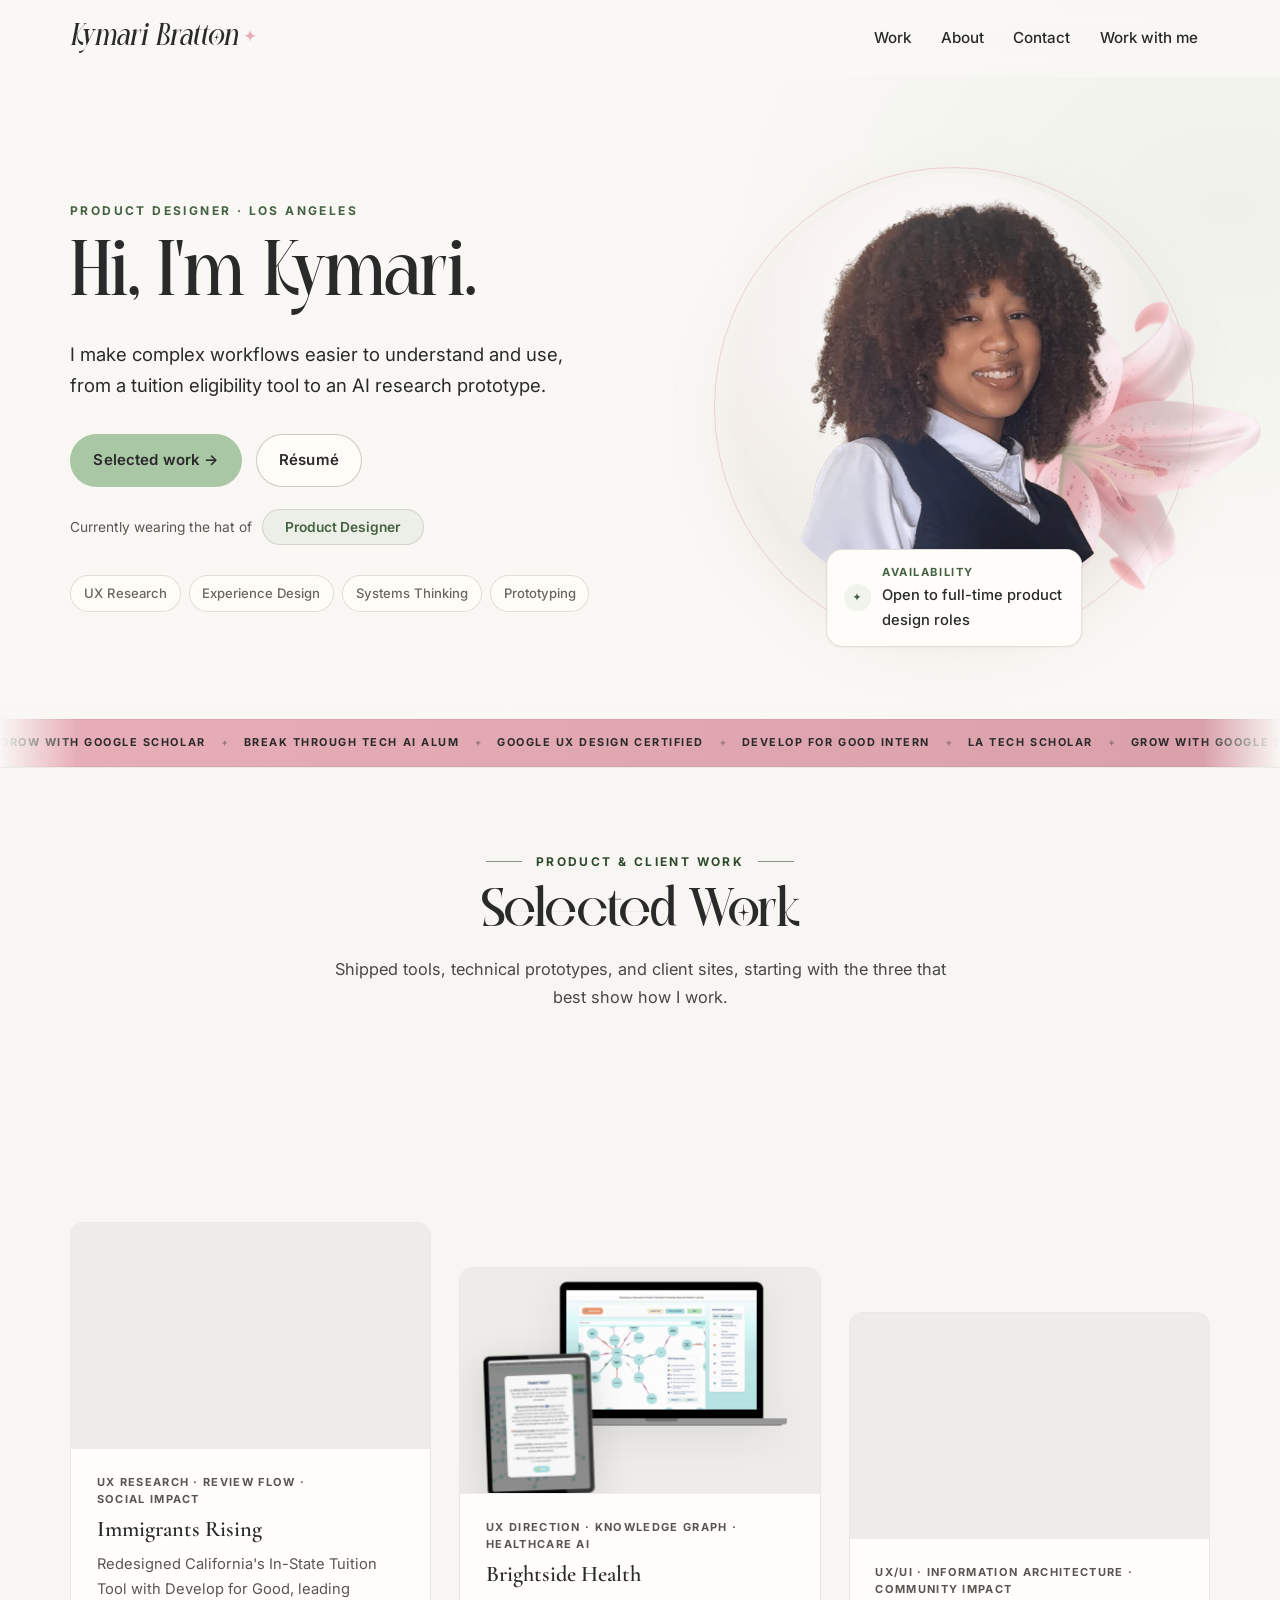
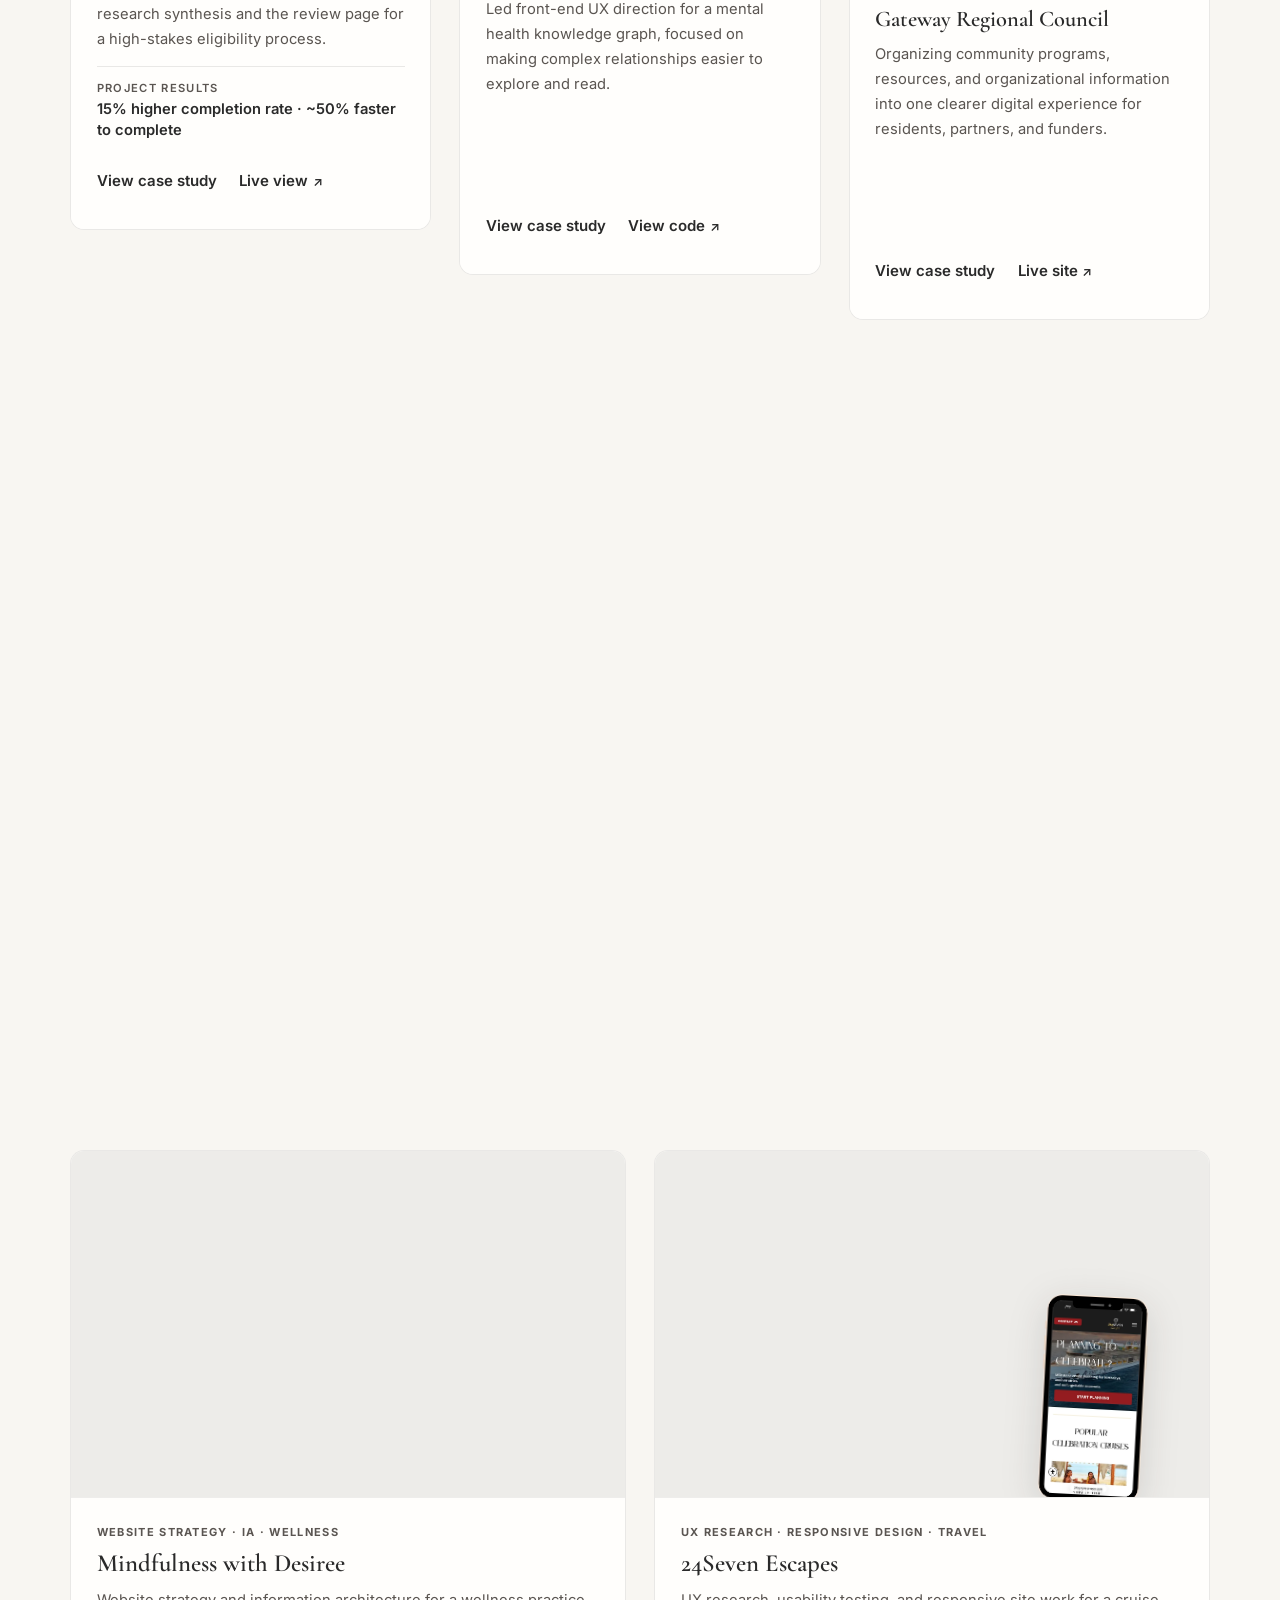
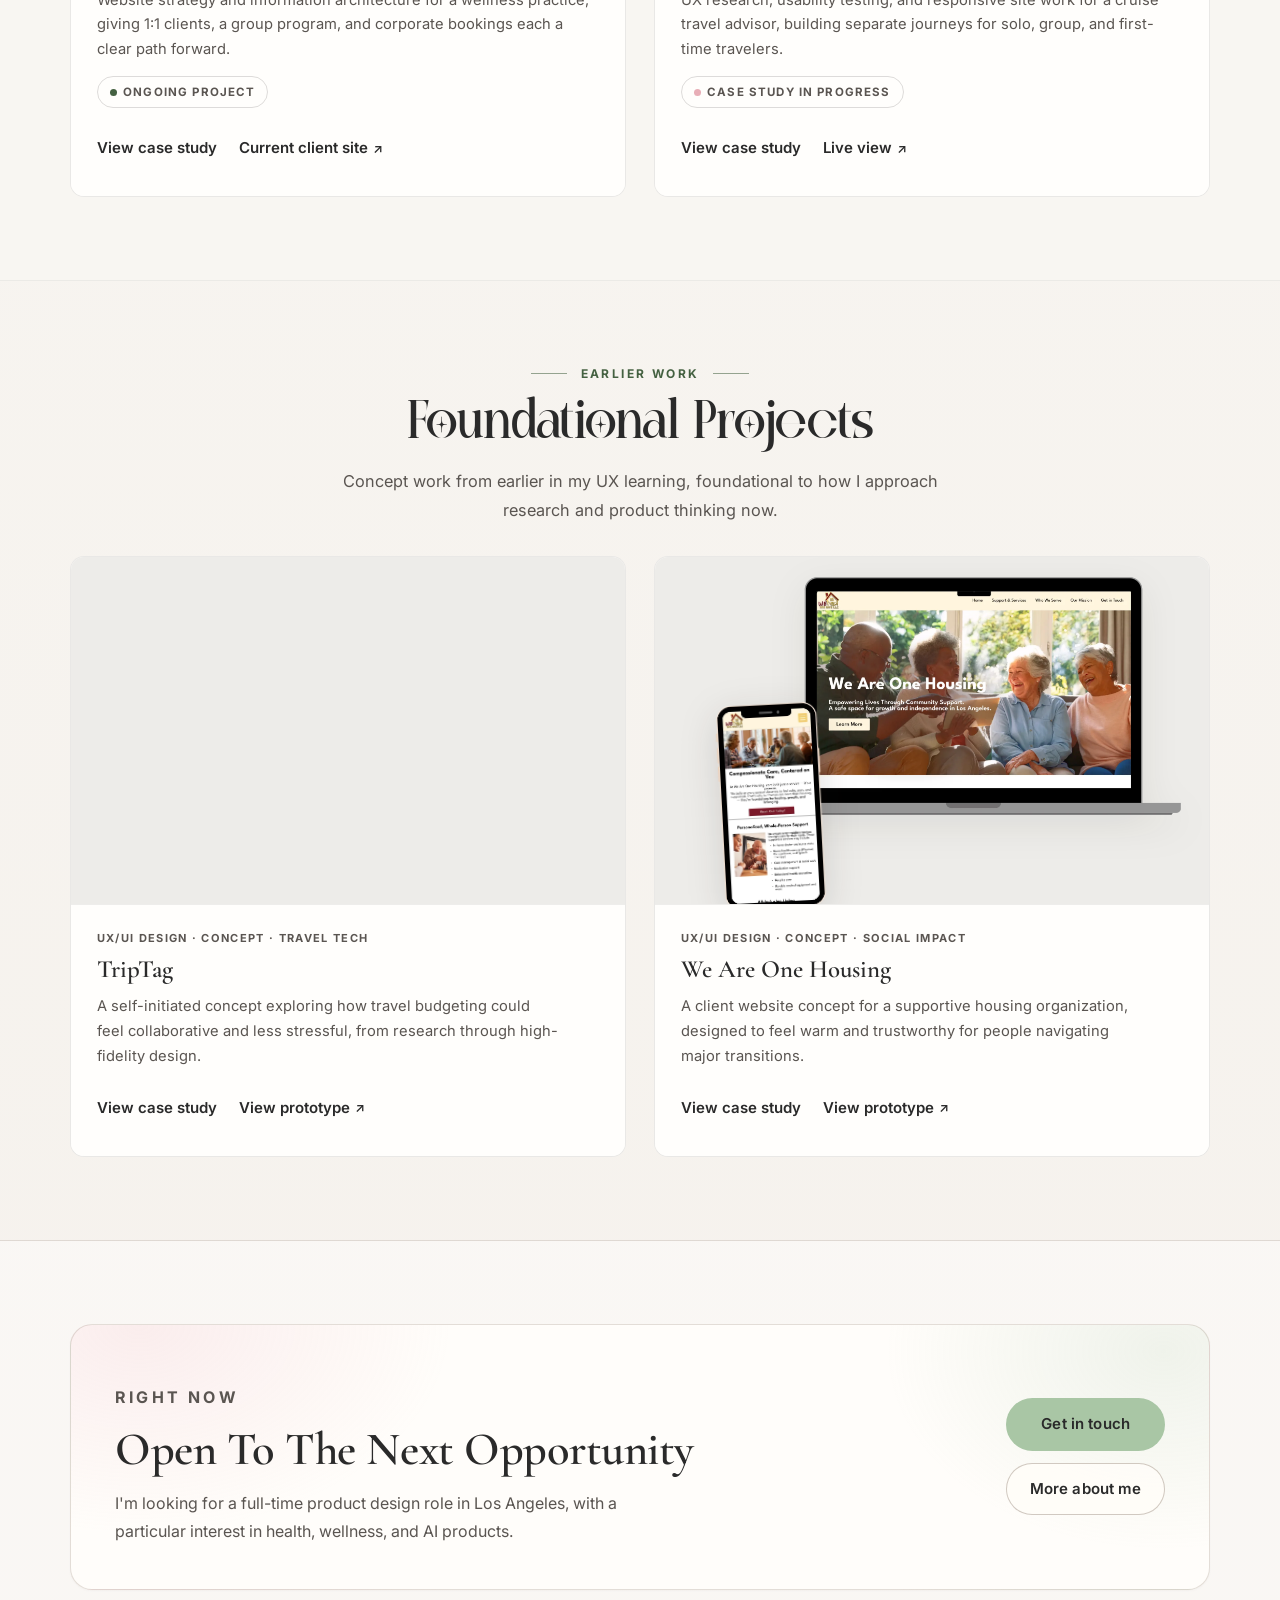
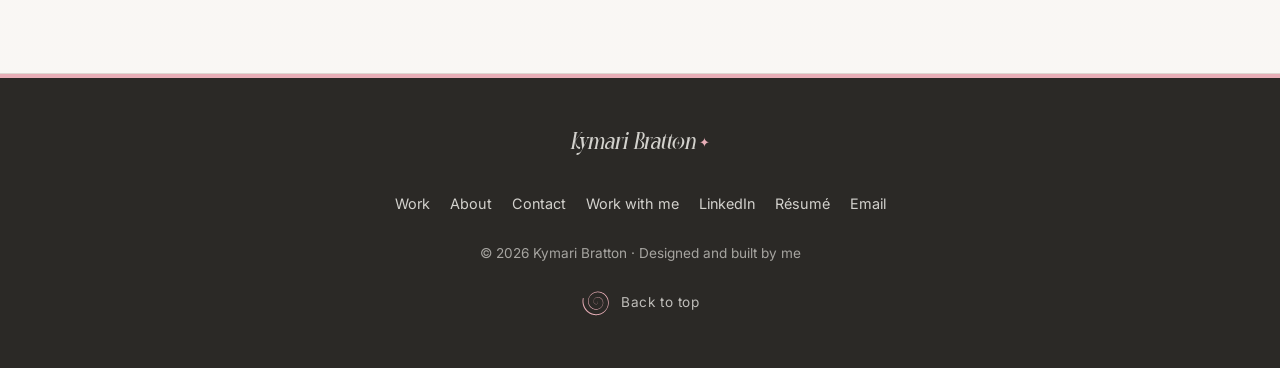
==== index.html @ 711984f6 "Fine motion pass: calmer focus, softer drift, steadier hand-offs - Hero drift blurs text less (4px, " ====
<!doctype html>
<html lang="en">
  <head>
    <meta charset="UTF-8" />
    <meta name="viewport" content="width=device-width, initial-scale=1.0" />

    <title>Kymari Bratton | Product Designer</title>
    <meta
      name="description"
      content="Portfolio of Kymari Bratton: product design, UX research, and digital strategy work across health, wellness, social impact, and travel."
    />
    <link rel="canonical" href="https://kymaribratton.com/" />
    <meta name="theme-color" content="#f8f6f2" />
    <meta property="og:type" content="website" />
    <meta property="og:site_name" content="Kymari Bratton" />
    <meta property="og:title" content="Kymari Bratton | Product Designer" />
    <meta
      property="og:description"
      content="Product design, UX research, and digital strategy work across health, wellness, social impact, and travel."
    />
    <meta property="og:url" content="https://kymaribratton.com/" />
    <meta property="og:image" content="https://kymaribratton.com/assets/portrait.png" />
    <link rel="icon" href="/assets/favicon.svg?v=2" type="image/svg+xml" />
    <link rel="preconnect" href="https://fonts.googleapis.com" />
    <link rel="preconnect" href="https://fonts.gstatic.com" crossorigin />
    <link
      href="https://fonts.googleapis.com/css2?family=Cormorant+Garamond:wght@600;700&family=Inter:wght@400;500;600;700&display=swap"
      rel="stylesheet"
    />
    <script>document.documentElement.classList.add("js")</script>
    <link rel="stylesheet" href="/styles.css?v=20261113g" />
  </head>

  <body>
    <a class="skip-link" href="#main">Skip to content</a>

    <header class="topbar" data-topbar>
      <div class="shell topbar-inner">
        <a class="brand" href="/">Kymari Bratton <i class="sparkle">&#10022;</i></a>
        <nav class="nav" aria-label="Primary">
          <a href="/#projects">Work</a>
          <a href="/about/">About</a>
          <a href="/contact/">Contact</a>
          <a href="/work-with-me/">Work with me</a>
        </nav>
      </div>
    </header>

    <main id="main">
      <section class="shell hero">
        <div class="hero-copy">
          <div class="hero-lead">
            <p class="eyebrow hero-enter" style="--delay: 0.15s; --dur: 0.55s; --y: 12px">Product Designer &middot; Los Angeles</p>
            <h1 class="hero-enter" style="--delay: 0.28s">Hi, I'm Kymari.</h1>
            <p class="hero-lede" data-words data-words-delay="0.42">
              I make complex workflows easier to understand and use, from a tuition eligibility
              tool to an AI research prototype.
            </p>

            <div class="button-row hero-enter" style="--delay: 0.78s; --dur: 0.55s; --y: 14px">
              <a class="button button--primary" href="/#projects">Selected work &#8594;</a>
              <a class="button button--secondary" href="/assets/kymari-bratton-resume.pdf" target="_blank" rel="noopener">R&eacute;sum&eacute;</a>
            </div>
          </div>

          <div class="hero-details">
            <div class="hero-status hero-enter" style="--delay: 0.9s; --dur: 0.55s; --y: 12px">
              <span class="hero-status-label">Currently wearing the hat of</span>
              <span class="hero-pill" data-role-rotator>
                <span class="hero-pill-word is-active">Product Designer</span>
                <span class="hero-pill-word" aria-hidden="true">UX Researcher</span>
                <span class="hero-pill-word" aria-hidden="true">Technologist</span>
                <span class="hero-pill-word" aria-hidden="true">Business Strategist</span>
              </span>
            </div>

            <ul class="hero-focus hero-enter" style="--delay: 1s; --dur: 0.55s; --y: 12px">
              <li>UX Research</li>
              <li>Experience Design</li>
              <li>Systems Thinking</li>
              <li>Prototyping</li>
            </ul>
          </div>
        </div>

        <div class="hero-visual hero-visual--circle">
          <div class="portrait-stage">
          <span class="portrait-disc hero-enter hero-enter--portrait" aria-hidden="true"></span>
          <picture>
            <source srcset="/assets/bloom.webp" type="image/webp" />
            <img
              class="hero-bloom hero-enter hero-enter--lily"
              src="/assets/bloom.png"
              alt=""
              width="760"
              height="753"
              decoding="async"
            />
          </picture>
          <figure class="portrait-frame hero-enter hero-enter--portrait">
            <picture>
              <source srcset="/assets/portrait.webp" type="image/webp" />
              <img
                src="/assets/portrait.png"
                alt="Kymari Bratton"
                width="700"
                height="843"
                decoding="async"
              />
            </picture>
          </figure>
          </div>

          <div class="hero-note hero-enter hero-enter--note">
            <span class="hero-note-mark" aria-hidden="true">&#10022;</span>
            <div class="hero-note-text">
              <span>Availability</span>
              <strong>Open to full-time product design roles</strong>
            </div>
          </div>
        </div>
      </section>

      <div class="credentials credentials--blush" aria-label="Credentials">
        <ul class="credential-track">
          <li>Grow with Google Scholar</li>
          <li>Break Through Tech AI Alum</li>
          <li>Google UX Design Certified</li>
          <li>Develop for Good Intern</li>
          <li>LA Tech Scholar</li>
          <li aria-hidden="true">Grow with Google Scholar</li>
          <li aria-hidden="true">Break Through Tech AI Alum</li>
          <li aria-hidden="true">Google UX Design Certified</li>
          <li aria-hidden="true">Develop for Good Intern</li>
          <li aria-hidden="true">LA Tech Scholar</li>
        </ul>
      </div>

      <section class="band band--sage" id="projects">
        <div class="shell">

          <div class="section-head section-head--center" data-reveal>
            <p class="eyebrow eyebrow--rule">Product &amp; client work</p>
            <h2 class="display-title display-title--sm">Selected Work</h2>
            <p class="section-intro" data-words>
              Shipped tools, technical prototypes, and client sites, starting with the three that
              best show how I work.
            </p>
          </div>

          <div class="featured" data-featured>
            <div class="featured-sticky">

              <ul class="project-grid project-grid--featured">
            <li class="project-card" data-project="immigrants-rising" data-reveal>
              <a
                class="project-stage-link"
                href="/case-study/immigrants-rising/"
                aria-label="View Immigrants Rising case study"
              >
                <div class="project-stage">
                  <picture class="project-media project-media--secondary">
                    <source srcset="/assets/immigrants-rising-mobile.webp" type="image/webp" />
                    <img
                      src="/assets/immigrants-rising-mobile.png"
                      alt=""
                      width="650"
                      height="800"
                      loading="lazy"
                      decoding="async"
                    />
                  </picture>
                  <picture class="project-media project-media--primary">
                    <source srcset="/assets/immigrants-rising-desktop.webp" type="image/webp" />
                    <img
                      src="/assets/immigrants-rising-desktop.png"
                      alt="Immigrants Rising tuition tool review screen, with the mobile eligibility flow alongside"
                      width="1600"
                      height="1000"
                      loading="lazy"
                      decoding="async"
                    />
                  </picture>
                </div>
              </a>
              <div class="project-body">
                <p class="project-meta">UX Research &middot; Review Flow &middot; Social Impact</p>
                <p class="project-title">
                  <a href="/case-study/immigrants-rising/">Immigrants Rising</a>
                </p>
                <p class="project-desc">
                  Redesigned California's In-State Tuition Tool with Develop for Good, leading
                  research synthesis and the review page for a high-stakes eligibility process.
                </p>
                <p class="project-result">
                  <span class="project-result-label">Project results</span>
                  15% higher completion rate &middot; ~50% faster to complete
                </p>
                <div class="project-actions">
                  <a class="link" href="/case-study/immigrants-rising/">View case study</a>
                  <a
                    class="link link--external"
                    href="https://istt.immigrantsrising.org/"
                    target="_blank"
                    rel="noopener"
                    >Live view</a
                  >
                </div>
              </div>
            </li>

            <li class="project-card" data-project="brightside" data-reveal>
              <a
                class="project-stage-link"
                href="/case-study/brightside/"
                aria-label="View Brightside Health case study"
              >
                <div class="project-stage">
                  <picture class="project-media project-media--secondary">
                    <source srcset="/assets/brightside-tablet.webp" type="image/webp" />
                    <img
                      src="/assets/brightside-tablet.png"
                      alt=""
                      width="900"
                      height="1200"
                      loading="lazy"
                      decoding="async"
                    />
                  </picture>
                  <picture class="project-media project-media--primary">
                    <source srcset="/assets/brightside-desktop.webp" type="image/webp" />
                    <img
                      src="/assets/brightside-desktop.png"
                      alt="Brightside Health knowledge graph interface, with a supporting help panel on tablet"
                      width="1600"
                      height="1000"
                      loading="lazy"
                      decoding="async"
                    />
                  </picture>
                </div>
              </a>
              <div class="project-body">
                <p class="project-meta">UX Direction &middot; Knowledge Graph &middot; Healthcare AI</p>
                <p class="project-title">
                  <a href="/case-study/brightside/">Brightside Health</a>
                </p>
                <p class="project-desc">
                  Led front-end UX direction for a mental health knowledge graph, focused on making
                  complex relationships easier to explore and read.
                </p>
                <div class="project-actions">
                  <a class="link" href="/case-study/brightside/">View case study</a>
                  <a
                    class="link link--external"
                    href="https://github.com/rishikasrinivas/KnowledgeGraphMentalHealth"
                    target="_blank"
                    rel="noopener"
                    >View code</a
                  >
                </div>
              </div>
            </li>

            <li class="project-card" data-project="gateway" data-reveal>
              <a
                class="project-stage-link"
                href="/case-study/gateway-regional-council/"
                aria-label="View Gateway Regional Council case study"
              >
                <div class="project-stage">
                  <picture class="project-media project-media--primary">
                    <source srcset="/assets/gateway-desktop.webp" type="image/webp" />
                    <img
                      src="/assets/gateway-desktop.png"
                      alt="Gateway Regional Council funding impact dashboard on laptop, with the events calendar on tablet"
                      width="1600"
                      height="1000"
                      loading="lazy"
                      decoding="async"
                    />
                  </picture>
                  <picture class="project-media project-media--secondary">
                    <source srcset="/assets/gateway-tablet.webp" type="image/webp" />
                    <img
                      src="/assets/gateway-tablet.png"
                      alt=""
                      width="900"
                      height="1200"
                      loading="lazy"
                      decoding="async"
                    />
                  </picture>
                </div>
              </a>
              <div class="project-body">
                <p class="project-meta">UX/UI &middot; Information Architecture &middot; Community Impact</p>
                <p class="project-title">
                  <a href="/case-study/gateway-regional-council/">Gateway Regional Council</a>
                </p>
                <p class="project-desc">
                  Organizing community programs, resources, and organizational information into one
                  clearer digital experience for residents, partners, and funders.
                </p>
                <div class="project-actions">
                  <a class="link" href="/case-study/gateway-regional-council/">View case study</a>
                  <a
                    class="link link--external"
                    href="https://www.gatewayregionalcouncil.org/"
                    target="_blank"
                    rel="noopener"
                    >Live site</a
                  >
                </div>
              </div>
            </li>
              </ul>
            </div>
          </div>

          <ul class="project-grid project-grid--more">
            <li class="project-card" data-project="mindfulness" data-reveal>
              <a
                class="project-stage-link"
                href="/case-study/mindfulness-with-desiree/"
                aria-label="View Mindfulness with Desiree case study"
              >
                <div class="project-stage">
                  <picture class="project-media project-media--secondary">
                    <source srcset="/assets/mindfulness-mobile.webp" type="image/webp" />
                    <img
                      src="/assets/mindfulness-mobile.png"
                      alt=""
                      width="650"
                      height="800"
                      loading="lazy"
                      decoding="async"
                    />
                  </picture>
                  <picture class="project-media project-media--primary">
                    <source srcset="/assets/mindfulness-desktop.webp" type="image/webp" />
                    <img
                      src="/assets/mindfulness-desktop.png"
                      alt="Mindfulness with Desiree website on laptop, with the mobile booking flow alongside"
                      width="1600"
                      height="1000"
                      loading="lazy"
                      decoding="async"
                    />
                  </picture>
                </div>
              </a>
              <div class="project-body">
                <p class="project-meta">Website Strategy &middot; IA &middot; Wellness</p>
                <p class="project-title">
                  <a href="/case-study/mindfulness-with-desiree/">Mindfulness with Desiree</a>
                </p>
                <p class="project-desc">
                  Website strategy and information architecture for a wellness practice, giving 1:1
                  clients, a group program, and corporate bookings each a clear path forward.
                </p>
                <div class="status-row project-status" data-reveal data-reveal-sequence data-blur>
                  <span class="status status--ongoing">Ongoing project</span>
                </div>
                <div class="project-actions">
                  <a class="link" href="/case-study/mindfulness-with-desiree/">View case study</a>
                  <a
                    class="link link--external"
                    href="https://mindfulnesswithdes.wixsite.com/site"
                    target="_blank"
                    rel="noopener"
                    >Current client site</a
                  >
                </div>
              </div>
            </li>

            <li class="project-card" data-project="24seven" data-reveal>
              <a
                class="project-stage-link"
                href="/case-study/24seven-escapes/"
                aria-label="View 24Seven Escapes case study"
              >
                <div class="project-stage">
                  <picture class="project-media project-media--primary">
                    <source srcset="/assets/24seven-desktop.webp" type="image/webp" />
                    <img
                      src="/assets/24seven-desktop.png"
                      alt="24Seven Escapes cruise travel website on laptop, with the mobile booking flow alongside"
                      width="1600"
                      height="1000"
                      loading="lazy"
                      decoding="async"
                    />
                  </picture>
                  <picture class="project-media project-media--secondary">
                    <source srcset="/assets/24seven-mobile.webp" type="image/webp" />
                    <img
                      src="/assets/24seven-mobile.png"
                      alt=""
                      width="650"
                      height="800"
                      loading="lazy"
                      decoding="async"
                    />
                  </picture>
                </div>
              </a>
              <div class="project-body">
                <p class="project-meta">UX Research &middot; Responsive Design &middot; Travel</p>
                <p class="project-title">
                  <a href="/case-study/24seven-escapes/">24Seven Escapes</a>
                </p>
                <p class="project-desc">
                  UX research, usability testing, and responsive site work for a cruise travel
                  advisor, building separate journeys for solo, group, and first-time travelers.
                </p>
                <div class="status-row project-status" data-reveal data-reveal-sequence data-blur>
                  <span class="status status--progress">Case study in progress</span>
                </div>
                <div class="project-actions">
                  <a class="link" href="/case-study/24seven-escapes/">View case study</a>
                  <a
                    class="link link--external"
                    href="https://www.24sevenescapes.com/"
                    target="_blank"
                    rel="noopener"
                    >Live view</a
                  >
                </div>
              </div>
            </li>
          </ul>
        </div>
      </section>

      <section class="section shell">
        <div class="section-head section-head--center" data-reveal>
          <p class="eyebrow eyebrow--rule">Earlier work</p>
          <h2 class="display-title display-title--sm">Foundational Projects</h2>
          <p class="section-intro">
            Concept work from earlier in my UX learning, foundational to how I approach research
            and product thinking now.
          </p>
        </div>

        <ul class="project-grid project-grid--earlier">
          <li class="project-card" data-project="triptag" data-reveal>
            <a class="project-stage-link" href="/case-study/triptag/" aria-label="View TripTag case study">
              <div class="project-stage">
                <picture class="project-media project-media--primary">
                  <source srcset="/assets/triptag-desktop.webp" type="image/webp" />
                  <img
                    src="/assets/triptag-desktop.png"
                    alt="TripTag travel budgeting concept dashboard, with the mobile chat screen alongside"
                    width="1600"
                    height="1000"
                    loading="lazy"
                    decoding="async"
                  />
                </picture>
                <picture class="project-media project-media--secondary">
                  <source srcset="/assets/triptag-mobile.webp" type="image/webp" />
                  <img
                    src="/assets/triptag-mobile.png"
                    alt=""
                    width="650"
                    height="800"
                    loading="lazy"
                    decoding="async"
                  />
                </picture>
              </div>
            </a>
            <div class="project-body">
              <p class="project-meta">UX/UI Design &middot; Concept &middot; Travel Tech</p>
              <p class="project-title">
                <a href="/case-study/triptag/">TripTag</a>
              </p>
              <p class="project-desc">
                A self-initiated concept exploring how travel budgeting could feel collaborative and
                less stressful, from research through high-fidelity design.
              </p>
              <div class="project-actions">
                <a class="link" href="/case-study/triptag/">View case study</a>
                <a
                  class="link link--external"
                  href="https://www.figma.com/proto/d4O5IwuybELWCGE6BoJ6k5/Travel-Banking-App---Google-UX-cert.--?node-id=2071-1233&t=2JUPdqe8VeJHOOWe-1&scaling=scale-down&content-scaling=fixed&page-id=300%3A1315&starting-point-node-id=2071%3A1233&show-proto-sidebar=1"
                  target="_blank"
                  rel="noopener"
                  >View prototype</a
                >
              </div>
            </div>
          </li>

          <li class="project-card" data-project="we-are-one" data-reveal>
            <a
              class="project-stage-link"
              href="/case-study/we-are-one/"
              aria-label="View We Are One Housing case study"
            >
              <div class="project-stage">
                <picture class="project-media project-media--primary">
                  <source srcset="/assets/we-are-one-desktop.webp" type="image/webp" />
                  <img
                    src="/assets/we-are-one-desktop.png"
                    alt="We Are One Housing concept homepage, with the mobile screens alongside"
                    width="1600"
                    height="1000"
                    loading="lazy"
                    decoding="async"
                  />
                </picture>
                <picture class="project-media project-media--secondary">
                  <source srcset="/assets/we-are-one-mobile.webp" type="image/webp" />
                  <img
                    src="/assets/we-are-one-mobile.png"
                    alt=""
                    width="650"
                    height="800"
                    loading="lazy"
                    decoding="async"
                  />
                </picture>
              </div>
            </a>
            <div class="project-body">
              <p class="project-meta">UX/UI Design &middot; Concept &middot; Social Impact</p>
              <p class="project-title">
                <a href="/case-study/we-are-one/">We Are One Housing</a>
              </p>
              <p class="project-desc">
                A client website concept for a supportive housing organization, designed to feel
                warm and trustworthy for people navigating major transitions.
              </p>
              <div class="project-actions">
                <a class="link" href="/case-study/we-are-one/">View case study</a>
                <a
                  class="link link--external"
                  href="https://www.figma.com/proto/3oCsiesyn42N1IE0m9QHi4/We-Are-One-LLC?node-id=28-900&p=f&t=uyRSBvOwHnLoDgnz-1&scaling=scale-down&content-scaling=fixed&page-id=28%3A898&starting-point-node-id=28%3A900"
                  target="_blank"
                  rel="noopener"
                  >View prototype</a
                >
              </div>
            </div>
          </li>
        </ul>
      </section>

      <section class="section section--tint">
        <div class="shell">
          <article class="card contact-card" data-reveal>
            <div>
              <p class="eyebrow">Right now</p>
              <h2 class="display-title display-title--sm">Open To The Next Opportunity</h2>
              <p>
                I'm looking for a full-time product design role in Los Angeles, with a particular
                interest in health, wellness, and AI products.
              </p>
            </div>
            <div class="contact-actions">
              <a class="button button--primary" href="/contact/">Get in touch</a>
              <a class="button button--secondary" href="/about/">More about me</a>
            </div>
          </article>
        </div>
      </section>
    </main>

    <nav class="tabbar" aria-label="Mobile"><a class="tabbar-link" href="/" data-tab="home" aria-current="page"><span class="tabbar-icon"><svg viewBox="0 0 24 24" width="20" height="20" fill="none" stroke="currentColor" stroke-width="1.8" stroke-linecap="round" stroke-linejoin="round" aria-hidden="true" focusable="false"><path d="M15 21v-8a1 1 0 0 0-1-1h-4a1 1 0 0 0-1 1v8"/><path d="M3 10a2 2 0 0 1 .709-1.528l7-5.999a2 2 0 0 1 2.582 0l7 5.999A2 2 0 0 1 21 10v9a2 2 0 0 1-2 2H5a2 2 0 0 1-2-2z"/></svg></span><span>Home</span></a><a class="tabbar-link" href="/#projects" data-tab="work"><span class="tabbar-icon"><svg viewBox="0 0 24 24" width="20" height="20" fill="none" stroke="currentColor" stroke-width="1.8" stroke-linecap="round" stroke-linejoin="round" aria-hidden="true" focusable="false"><path d="M16 20V4a2 2 0 0 0-2-2h-4a2 2 0 0 0-2 2v16"/><rect width="20" height="14" x="2" y="6" rx="2"/></svg></span><span>Work</span></a><a class="tabbar-link" href="/about/" data-tab="about"><span class="tabbar-icon"><svg viewBox="0 0 24 24" width="20" height="20" fill="none" stroke="currentColor" stroke-width="1.8" stroke-linecap="round" stroke-linejoin="round" aria-hidden="true" focusable="false"><path d="M19 21v-2a4 4 0 0 0-4-4H9a4 4 0 0 0-4 4v2"/><circle cx="12" cy="7" r="4"/></svg></span><span>About</span></a><a class="tabbar-link" href="/contact/" data-tab="contact"><span class="tabbar-icon"><svg viewBox="0 0 24 24" width="20" height="20" fill="none" stroke="currentColor" stroke-width="1.8" stroke-linecap="round" stroke-linejoin="round" aria-hidden="true" focusable="false"><rect width="20" height="16" x="2" y="4" rx="2"/><path d="m22 7-8.97 5.7a1.94 1.94 0 0 1-2.06 0L2 7"/></svg></span><span>Contact</span></a></nav>
    <footer class="footer footer--dark">
      <div class="shell footer-inner">
        <a class="footer-brand" href="/">Kymari Bratton <i class="sparkle">&#10022;</i></a>
        <ul class="footer-links">
          <li><a href="/#projects">Work</a></li>
          <li><a href="/about/">About</a></li>
          <li><a href="/contact/">Contact</a></li>
          <li><a href="/work-with-me/">Work with me</a></li>
          <li><a href="https://www.linkedin.com/in/kymaribratton/" target="_blank" rel="noopener">LinkedIn</a></li>
          <li><a href="/assets/kymari-bratton-resume.pdf" target="_blank" rel="noopener">R&eacute;sum&eacute;</a></li>
          <li><a href="mailto:kymaribratton@gmail.com">Email</a></li>
        </ul>
        <p class="footer-fine">&copy; <span data-year>2026</span> Kymari Bratton &middot; Designed and built by me</p>
        <a class="footer-top" href="#" data-back-to-top><svg class="spiral" viewBox="-48 -48 96 96" width="28" height="28" aria-hidden="true" focusable="false"><path d="M1.0,0.2 L1.1,0.2 L1.1,0.3 L1.2,0.3 L1.3,0.4 L1.4,0.4 L1.5,0.5 L1.5,0.6 L1.6,0.7 L1.7,0.8 L1.7,0.9 L1.8,1.0 L1.8,1.1 L1.9,1.3 L1.9,1.4 L1.9,1.5 L2.0,1.7 L2.0,1.8 L2.0,1.9 L2.0,2.1 L2.0,2.3 L1.9,2.4 L1.9,2.6 L1.9,2.7 L1.8,2.9 L1.7,3.0 L1.7,3.2 L1.6,3.4 L1.5,3.5 L1.4,3.7 L1.2,3.8 L1.1,4.0 L1.0,4.1 L0.8,4.2 L0.7,4.3 L0.5,4.5 L0.3,4.6 L0.1,4.7 L-0.0,4.8 L-0.2,4.9 L-0.4,5.0 L-0.6,5.0 L-0.8,5.1 L-1.0,5.2 L-1.3,5.2 L-1.5,5.3 L-1.8,5.3 L-2.0,5.3 L-2.3,5.3 L-2.5,5.3 L-2.8,5.3 L-3.1,5.2 L-3.3,5.2 L-3.6,5.1 L-3.9,5.0 L-4.1,5.0 L-4.4,4.9 L-4.6,4.8 L-4.9,4.6 L-5.2,4.5 L-5.4,4.3 L-5.7,4.2 L-5.9,4.0 L-6.2,3.8 L-6.4,3.6 L-6.7,3.4 L-6.9,3.1 L-7.1,2.9 L-7.3,2.6 L-7.5,2.4 L-7.7,2.1 L-7.9,1.8 L-8.0,1.5 L-8.2,1.2 L-8.4,0.9 L-8.5,0.5 L-8.6,0.2 L-8.7,-0.1 L-8.8,-0.4 L-8.9,-0.8 L-8.9,-1.2 L-9.0,-1.6 L-9.0,-2.0 L-9.0,-2.4 L-9.0,-2.7 L-9.0,-3.2 L-9.0,-3.6 L-8.9,-4.0 L-8.9,-4.4 L-8.8,-4.8 L-8.7,-5.2 L-8.5,-5.6 L-8.4,-6.0 L-8.2,-6.4 L-8.0,-6.8 L-7.8,-7.2 L-7.6,-7.6 L-7.4,-8.0 L-7.1,-8.4 L-6.8,-8.7 L-6.5,-9.1 L-6.2,-9.4 L-5.9,-9.8 L-5.5,-10.1 L-5.1,-10.4 L-4.7,-10.7 L-4.3,-10.9 L-3.9,-11.2 L-3.5,-11.4 L-3.0,-11.7 L-2.5,-11.9 L-2.1,-12.1 L-1.6,-12.2 L-1.1,-12.4 L-0.6,-12.5 L-0.1,-12.6 L0.4,-12.7 L0.9,-12.8 L1.4,-12.8 L2.0,-12.8 L2.5,-12.8 L3.0,-12.8 L3.6,-12.8 L4.1,-12.7 L4.7,-12.6 L5.2,-12.5 L5.8,-12.4 L6.3,-12.2 L6.9,-12.0 L7.4,-11.8 L8.0,-11.6 L8.5,-11.3 L9.0,-11.0 L9.5,-10.7 L10.0,-10.4 L10.5,-10.0 L11.0,-9.7 L11.4,-9.3 L11.9,-8.8 L12.3,-8.4 L12.7,-8.0 L13.1,-7.5 L13.5,-7.0 L13.9,-6.5 L14.2,-5.9 L14.6,-5.4 L14.9,-4.8 L15.2,-4.2 L15.4,-3.6 L15.7,-3.0 L15.9,-2.4 L16.1,-1.7 L16.2,-1.1 L16.4,-0.4 L16.5,0.1 L16.6,0.8 L16.6,1.5 L16.7,2.2 L16.7,2.9 L16.6,3.6 L16.6,4.3 L16.5,5.0 L16.4,5.7 L16.2,6.4 L16.1,7.1 L15.9,7.8 L15.6,8.5 L15.4,9.2 L15.1,9.9 L14.7,10.6 L14.4,11.2 L14.0,11.9 L13.6,12.5 L13.1,13.2 L12.7,13.8 L12.2,14.4 L11.7,14.9 L11.1,15.5 L10.5,16.0 L9.9,16.5 L9.3,17.0 L8.6,17.4 L7.9,17.8 L7.2,18.2 L6.5,18.6 L5.7,18.9 L5.0,19.2 L4.2,19.5 L3.4,19.8 L2.6,20.0 L1.8,20.2 L1.0,20.3 L0.1,20.4 L-0.6,20.5 L-1.5,20.5 L-2.3,20.5 L-3.2,20.5 L-4.0,20.5 L-4.9,20.4 L-5.7,20.2 L-6.6,20.1 L-7.4,19.9 L-8.3,19.6 L-9.1,19.4 L-9.9,19.0 L-10.8,18.7 L-11.6,18.3 L-12.4,17.9 L-13.1,17.5 L-13.9,17.0 L-14.6,16.5 L-15.4,15.9 L-16.1,15.4 L-16.8,14.7 L-17.4,14.1 L-18.1,13.4 L-18.7,12.7 L-19.3,12.0 L-19.9,11.3 L-20.4,10.5 L-20.9,9.7 L-21.4,8.9 L-21.8,8.0 L-22.2,7.2 L-22.6,6.3 L-22.9,5.4 L-23.3,4.5 L-23.5,3.5 L-23.8,2.6 L-24.0,1.6 L-24.1,0.6 L-24.2,-0.3 L-24.3,-1.3 L-24.3,-2.3 L-24.3,-3.3 L-24.3,-4.3 L-24.2,-5.3 L-24.1,-6.3 L-23.9,-7.3 L-23.7,-8.3 L-23.4,-9.3 L-23.1,-10.3 L-22.8,-11.3 L-22.4,-12.3 L-22.0,-13.3 L-21.5,-14.2 L-21.0,-15.2 L-20.5,-16.1 L-19.9,-17.0 L-19.3,-17.9 L-18.6,-18.7 L-17.9,-19.6 L-17.2,-20.4 L-16.4,-21.1 L-15.6,-21.9 L-14.8,-22.6 L-13.9,-23.3 L-12.9,-23.9 L-12.0,-24.5 L-11.0,-25.0 L-10.0,-25.5 L-9.0,-26.0 L-7.9,-26.4 L-6.9,-26.8 L-5.8,-27.1 L-4.7,-27.4 L-3.6,-27.7 L-2.4,-27.9 L-1.3,-28.0 L-0.1,-28.2 L0.9,-28.2 L2.1,-28.2 L3.3,-28.2 L4.4,-28.1 L5.6,-28.0 L6.7,-27.9 L7.9,-27.6 L9.1,-27.4 L10.2,-27.1 L11.3,-26.7 L12.5,-26.3 L13.6,-25.8 L14.6,-25.3 L15.7,-24.8 L16.8,-24.2 L17.8,-23.6 L18.8,-22.9 L19.8,-22.2 L20.8,-21.4 L21.7,-20.6 L22.6,-19.8 L23.4,-18.9 L24.3,-18.0 L25.1,-17.0 L25.8,-16.0 L26.6,-15.0 L27.2,-14.0 L27.9,-12.9 L28.5,-11.8 L29.0,-10.6 L29.5,-9.5 L30.0,-8.3 L30.4,-7.1 L30.8,-5.8 L31.1,-4.6 L31.4,-3.3 L31.6,-2.1 L31.8,-0.8 L31.9,0.4 L32.0,1.8 L32.0,3.1 L32.0,4.4 L31.9,5.7 L31.7,7.0 L31.5,8.4 L31.3,9.7 L31.0,11.0 L30.6,12.3 L30.2,13.6 L29.7,14.8 L29.2,16.1 L28.6,17.3 L28.0,18.6 L27.3,19.8 L26.6,20.9 L25.8,22.1 L24.9,23.2 L24.1,24.3 L23.1,25.4 L22.2,26.4 L21.1,27.4 L20.1,28.3 L19.0,29.2 L17.8,30.0 L16.6,30.8 L15.3,31.5 L14.1,32.2 L12.8,32.8 L11.4,33.4 L10.1,33.9 L8.7,34.3 L7.3,34.7 L5.9,35.1 L4.5,35.4 L3.0,35.6 L1.6,35.8 L0.1,35.9 L-1.3,35.9 L-2.8,35.9 L-4.2,35.9 L-5.7,35.7 L-7.2,35.5 L-8.7,35.3 L-10.1,35.0 L-11.6,34.6 L-13.0,34.2 L-14.4,33.7 L-15.8,33.2 L-17.2,32.6 L-18.6,31.9 L-19.9,31.2 L-21.2,30.4 L-22.5,29.6 L-23.7,28.7 L-25.0,27.8 L-26.1,26.8 L-27.3,25.8 L-28.4,24.7 L-29.4,23.6 L-30.5,22.4 L-31.4,21.2 L-32.4,20.0 L-33.2,18.7 L-34.1,17.4 L-34.8,16.0 L-35.6,14.6 L-36.2,13.2 L-36.8,11.7 L-37.4,10.2 L-37.9,8.7 L-38.3,7.2 L-38.7,5.6 L-39.0,4.0 L-39.3,2.5 L-39.4,0.8 L-39.6,-0.7 L-39.6,-2.3 L-39.6,-3.9 L-39.5,-5.6 L-39.4,-7.2 L-39.2,-8.8 L-38.9,-10.4 L-38.6,-12.1 L-38.2,-13.7 L-37.7,-15.3 L-37.2,-16.8 L-36.5,-18.4 L-35.9,-19.9 L-35.1,-21.5 L-34.3,-22.9 L-33.5,-24.4 L-35.6,-25.8 L-36.6,-24.2 L-37.5,-22.7 L-38.3,-21.1 L-39.1,-19.5 L-39.7,-17.8 L-40.4,-16.2 L-40.9,-14.5 L-41.4,-12.8 L-41.8,-11.0 L-42.1,-9.3 L-42.4,-7.5 L-42.6,-5.8 L-42.7,-4.0 L-42.8,-2.3 L-42.7,-0.5 L-42.6,1.1 L-42.4,2.9 L-42.2,4.6 L-41.9,6.3 L-41.5,8.0 L-41.0,9.6 L-40.5,11.3 L-39.9,12.9 L-39.3,14.5 L-38.5,16.0 L-37.8,17.6 L-36.9,19.0 L-36.0,20.5 L-35.0,21.9 L-34.0,23.2 L-33.0,24.5 L-31.8,25.8 L-30.7,27.0 L-29.5,28.2 L-28.2,29.3 L-26.9,30.3 L-25.6,31.3 L-24.2,32.2 L-22.8,33.1 L-21.4,33.9 L-19.9,34.6 L-18.4,35.3 L-16.9,35.9 L-15.4,36.5 L-13.8,36.9 L-12.3,37.4 L-10.7,37.7 L-9.1,38.0 L-7.5,38.2 L-5.9,38.4 L-4.4,38.4 L-2.8,38.5 L-1.2,38.4 L0.3,38.3 L1.8,38.1 L3.4,37.9 L4.9,37.6 L6.4,37.2 L7.9,36.8 L9.4,36.3 L10.8,35.8 L12.2,35.2 L13.6,34.5 L14.9,33.8 L16.2,33.0 L17.5,32.2 L18.7,31.4 L19.9,30.5 L21.1,29.5 L22.2,28.6 L23.3,27.6 L24.4,26.6 L25.4,25.5 L26.4,24.4 L27.3,23.2 L28.1,22.0 L29.0,20.8 L29.7,19.6 L30.4,18.3 L31.1,17.0 L31.7,15.6 L32.2,14.3 L32.7,12.9 L33.1,11.6 L33.5,10.2 L33.8,8.8 L34.0,7.4 L34.2,6.0 L34.3,4.5 L34.4,3.1 L34.4,1.7 L34.3,0.3 L34.2,-1.0 L34.1,-2.4 L33.8,-3.8 L33.6,-5.2 L33.2,-6.5 L32.8,-7.8 L32.4,-9.1 L31.9,-10.4 L31.3,-11.7 L30.7,-12.9 L30.1,-14.1 L29.4,-15.3 L28.6,-16.4 L27.9,-17.5 L27.0,-18.6 L26.1,-19.6 L25.2,-20.6 L24.3,-21.5 L23.3,-22.4 L22.3,-23.3 L21.2,-24.1 L20.2,-24.9 L19.1,-25.6 L17.9,-26.2 L16.8,-26.8 L15.6,-27.4 L14.4,-27.9 L13.2,-28.4 L12.0,-28.8 L10.8,-29.1 L9.5,-29.4 L8.3,-29.7 L7.1,-29.9 L5.8,-30.0 L4.6,-30.1 L3.3,-30.2 L2.1,-30.2 L0.8,-30.1 L-0.3,-30.0 L-1.5,-29.8 L-2.7,-29.6 L-3.9,-29.3 L-5.1,-29.0 L-6.3,-28.7 L-7.4,-28.3 L-8.5,-27.8 L-9.6,-27.3 L-10.6,-26.8 L-11.7,-26.2 L-12.7,-25.6 L-13.7,-25.0 L-14.6,-24.3 L-15.5,-23.5 L-16.4,-22.8 L-17.3,-22.0 L-18.1,-21.2 L-18.9,-20.4 L-19.7,-19.6 L-20.4,-18.7 L-21.1,-17.8 L-21.7,-16.8 L-22.3,-15.9 L-22.9,-14.9 L-23.4,-13.9 L-23.8,-12.9 L-24.3,-11.9 L-24.7,-10.8 L-25.0,-9.8 L-25.3,-8.7 L-25.5,-7.7 L-25.7,-6.6 L-25.9,-5.5 L-26.0,-4.4 L-26.1,-3.3 L-26.1,-2.3 L-26.1,-1.2 L-26.0,-0.1 L-25.9,0.9 L-25.7,1.9 L-25.5,3.0 L-25.3,4.0 L-25.0,5.0 L-24.7,6.0 L-24.3,7.0 L-23.9,7.9 L-23.5,8.9 L-23.0,9.8 L-22.5,10.7 L-21.9,11.5 L-21.3,12.3 L-20.7,13.2 L-20.1,13.9 L-19.4,14.7 L-18.7,15.4 L-18.0,16.1 L-17.2,16.7 L-16.4,17.3 L-15.6,17.9 L-14.8,18.4 L-14.0,18.9 L-13.1,19.4 L-12.3,19.8 L-11.4,20.2 L-10.5,20.6 L-9.6,20.9 L-8.7,21.1 L-7.8,21.4 L-6.9,21.6 L-6.0,21.7 L-5.0,21.8 L-4.1,21.9 L-3.2,21.9 L-2.3,21.9 L-1.4,21.9 L-0.5,21.8 L0.3,21.7 L1.2,21.5 L2.1,21.3 L2.9,21.1 L3.7,20.9 L4.6,20.6 L5.4,20.3 L6.2,19.9 L6.9,19.5 L7.7,19.1 L8.4,18.7 L9.1,18.2 L9.8,17.7 L10.4,17.2 L11.1,16.6 L11.7,16.1 L12.3,15.5 L12.8,14.9 L13.4,14.3 L13.9,13.7 L14.4,13.1 L14.8,12.4 L15.2,11.7 L15.6,11.0 L16.0,10.3 L16.3,9.6 L16.6,8.9 L16.9,8.2 L17.1,7.4 L17.3,6.7 L17.5,5.9 L17.6,5.2 L17.7,4.4 L17.8,3.7 L17.8,2.9 L17.9,2.2 L17.8,1.4 L17.8,0.7 L17.7,0.0 L17.6,-0.7 L17.4,-1.4 L17.3,-2.1 L17.1,-2.8 L16.8,-3.4 L16.6,-4.1 L16.3,-4.7 L16.0,-5.4 L15.6,-6.0 L15.3,-6.6 L14.9,-7.2 L14.5,-7.7 L14.1,-8.2 L13.6,-8.8 L13.2,-9.3 L12.7,-9.7 L12.2,-10.2 L11.7,-10.6 L11.2,-11.0 L10.7,-11.3 L10.1,-11.7 L9.6,-12.0 L9.0,-12.3 L8.4,-12.6 L7.8,-12.8 L7.2,-13.0 L6.7,-13.2 L6.1,-13.4 L5.5,-13.5 L4.9,-13.6 L4.3,-13.7 L3.7,-13.7 L3.1,-13.8 L2.5,-13.8 L1.9,-13.8 L1.3,-13.7 L0.8,-13.6 L0.2,-13.6 L-0.2,-13.4 L-0.8,-13.3 L-1.3,-13.1 L-1.8,-13.0 L-2.3,-12.8 L-2.8,-12.5 L-3.3,-12.3 L-3.8,-12.0 L-4.2,-11.8 L-4.7,-11.5 L-5.1,-11.2 L-5.5,-10.9 L-5.9,-10.5 L-6.2,-10.2 L-6.6,-9.8 L-6.9,-9.4 L-7.2,-9.1 L-7.5,-8.7 L-7.8,-8.3 L-8.1,-7.9 L-8.3,-7.5 L-8.6,-7.1 L-8.8,-6.7 L-9.0,-6.2 L-9.1,-5.8 L-9.3,-5.4 L-9.4,-4.9 L-9.5,-4.5 L-9.6,-4.1 L-9.7,-3.6 L-9.7,-3.2 L-9.7,-2.8 L-9.8,-2.3 L-9.7,-1.9 L-9.7,-1.5 L-9.7,-1.1 L-9.6,-0.7 L-9.5,-0.3 L-9.4,0.0 L-9.3,0.4 L-9.2,0.8 L-9.0,1.2 L-8.9,1.5 L-8.7,1.8 L-8.5,2.2 L-8.3,2.5 L-8.1,2.8 L-7.9,3.1 L-7.7,3.4 L-7.4,3.7 L-7.2,3.9 L-6.9,4.1 L-6.6,4.4 L-6.4,4.6 L-6.1,4.8 L-5.8,4.9 L-5.5,5.1 L-5.2,5.3 L-4.9,5.4 L-4.6,5.5 L-4.3,5.6 L-4.0,5.7 L-3.7,5.8 L-3.4,5.8 L-3.1,5.9 L-2.8,5.9 L-2.6,5.9 L-2.3,5.9 L-2.0,5.9 L-1.7,5.9 L-1.4,5.8 L-1.2,5.8 L-0.9,5.7 L-0.7,5.6 L-0.4,5.5 L-0.2,5.4 L-0.0,5.3 L0.2,5.2 L0.4,5.1 L0.6,5.0 L0.8,4.8 L0.9,4.7 L1.1,4.5 L1.3,4.4 L1.4,4.2 L1.5,4.1 L1.7,3.9 L1.8,3.7 L1.9,3.5 L2.0,3.4 L2.0,3.2 L2.1,3.0 L2.2,2.8 L2.2,2.6 L2.3,2.5 L2.3,2.3 L2.3,2.1 L2.3,2.0 L2.3,1.8 L2.3,1.6 L2.3,1.5 L2.3,1.3 L2.3,1.1 L2.2,1.0 L2.2,0.9 L2.1,0.7 L2.0,0.6 L2.0,0.5 L1.9,0.3 L1.8,0.2 L1.7,0.1 L1.6,0.0 L1.5,-0.0 L1.4,-0.0 L1.3,-0.1 L1.1,-0.2 Z" fill="currentColor" transform="rotate(-20)"/></svg><span>Back to top</span></a>
      </div>
    </footer>

    <script src="/script.js?v=20261113g" defer></script>
  </body>
</html>
---- styles.css ----
/* ==========================================================================
   Kymari Bratton portfolio styles
   Organised as: fonts → tokens → base → layout → components → responsive
   Edit design tokens in :root to restyle the whole site from one place.
   ========================================================================== */

/* ---------- 1. Fonts ------------------------------------------------------ */

@font-face {
  font-family: "Solarie Halsy";
  src: url("/assets/solarie-halsy-regular.woff2") format("woff2");
  font-style: normal;
  font-weight: 400;
  font-display: swap;
}

@font-face {
  font-family: "Solarie Halsy";
  src: url("/assets/solarie-halsy-italic.woff2") format("woff2");
  font-style: italic;
  font-weight: 400;
  font-display: swap;
}

/* ---------- 2. Design tokens --------------------------------------------- */

:root {
  /* Brand colours. Sage, blush and cream are SURFACE colours. They do not
     have enough contrast to sit behind small text, so text uses the
     -deep variants below. */
  --sage: #a9c6a5;
  --sage-band: #a9c6a5;
  --blush: #e8aeb7;
  --blush-soft: #f3ccd3;
  --blush-band: #f7dde1;
  --cream: #f8f6f2;
  --charcoal: #2b2926;

  /* Accessible text colours derived from the brand palette.
     Ratios measured against --cream. */
  --ink: #2a2a2a;         /* 13.3:1  headings + body  */
  --muted: #5a5551;       /* 6.8:1   secondary copy   */
  --soft: #6b6560;        /* 5.3:1   tertiary         */
  --sage-deep: #446141;   /* 6.4:1   eyebrows, labels */
  --rose-deep: #8e4356;   /* 6.3:1   accent numerals  */
  --gold-deep: #8a6414;

  /* Surfaces */
  --surface: #fffdfa;
  --surface-veil: rgba(255, 253, 249, 0.86);
  --surface-tint: rgba(255, 255, 255, 0.42);
  --sage-wash: rgba(169, 198, 165, 0.16);
  --blush-wash: rgba(232, 174, 183, 0.16);

  /* Lines + shadow */
  --line: rgba(146, 128, 114, 0.26);
  --line-strong: rgba(146, 128, 114, 0.42);
  /* Depth is reserved for media and feature panels. Ordinary cards are held
     by their border, so the page reads as editorial panels, not a dashboard. */
  --shadow: 0 1px 2px rgba(120, 104, 92, 0.05);
  --shadow-card: 0 2px 6px rgba(120, 104, 92, 0.06);
  --shadow-lift: 0 10px 26px rgba(120, 104, 92, 0.1);
  --shadow-media: 0 14px 34px rgba(120, 104, 92, 0.14);

  /* Type */
  --font-display: "Solarie Halsy", "Cormorant Garamond", Georgia, serif;
  --font-serif: "Cormorant Garamond", Georgia, serif;
  --font-body: "Inter", system-ui, -apple-system, "Segoe UI", sans-serif;

  /* Radii */
  --radius-lg: 22px;
  --radius-md: 16px;
  --radius-sm: 10px;
  --radius-pill: 999px;

  /* Layout */
  --gutter: clamp(1.25rem, 5vw, 4rem);
  --shell: min(1140px, 100% - (var(--gutter) * 2));

  /* Spacing scale. Section rhythm is driven from here so pages stay in step. */
  --space-section: clamp(3.25rem, 6.5vw, 6rem);
  --space-head: clamp(1.5rem, 2.5vw, 2rem);
  --space-card: clamp(1.5rem, 2.4vw, 1.85rem);
  --header-h: 4.75rem;

  /* Motion. One editorial vocabulary sitewide: things settle in with a
     soft deceleration and short travel, never bounce or loop for attention.
     Change a value here and every reveal and page transition follows. */
  --ease-editorial: cubic-bezier(0.2, 0.7, 0.2, 1);
  --ease-in: cubic-bezier(0.4, 0, 1, 1);
  --reveal-duration: 720ms;
  --page-exit-duration: 180ms;
  --page-enter-duration: 420ms;
  --page-morph-duration: 520ms;
  /* Homepage hero load-in, timings taken from the original Figma site. */
  --ease-figma-out: cubic-bezier(0, 0, 0.58, 1);
  --ease-figma-soft: cubic-bezier(0.25, 0.46, 0.45, 0.94);
  /* Statements that arrive word by word. */
  --ease-words: cubic-bezier(0.22, 1, 0.36, 1);
  --words-duration: 1.5s;
  --words-stagger: 95ms;
}

/* ---------- 3. Base ------------------------------------------------------- */

*,
*::before,
*::after {
  box-sizing: border-box;
}

html {
  scroll-behavior: smooth;
  -webkit-text-size-adjust: 100%;
}

body {
  margin: 0;
  min-height: 100%;
  color: var(--ink);
  background:
    radial-gradient(60rem 40rem at 8% -6%, rgba(232, 174, 183, 0.16), transparent 60%),
    radial-gradient(52rem 38rem at 96% 4%, rgba(169, 198, 165, 0.14), transparent 62%),
    linear-gradient(180deg, #faf8f5 0%, var(--cream) 42%, #f5f1ec 100%);
  /* `fixed` looks nice as a subtle parallax but is a well-known source of
     text/paint ghosting during scroll on iOS Safari, so we don't use it at
     any width, not just on mobile. */
  background-attachment: scroll;
  font-family: var(--font-body);
  font-size: 1rem;
  line-height: 1.65;
  -webkit-font-smoothing: antialiased;
  overflow-x: hidden; /* belt-and-braces against decorative overflow */
}

h1,
h2,
h3,
h4 {
  margin: 0;
  text-wrap: balance;
}

p {
  margin: 0;
  text-wrap: pretty;
}

a {
  color: inherit;
}

picture {
  display: contents;
}

img,
svg {
  display: block;
  max-width: 100%;
}

ul {
  margin: 0;
  padding: 0;
}

/* ---------- 4. Accessibility --------------------------------------------- */

:focus-visible {
  outline: 3px solid var(--sage-deep);
  outline-offset: 3px;
  border-radius: 4px;
}

.skip-link {
  position: absolute;
  left: 50%;
  top: 0;
  z-index: 100;
  padding: 0.75rem 1.25rem;
  border-radius: 0 0 var(--radius-sm) var(--radius-sm);
  background: var(--ink);
  color: var(--cream);
  font-size: 0.9rem;
  font-weight: 600;
  text-decoration: none;
  transform: translate(-50%, -110%);
  transition: transform 160ms ease;
}

.skip-link:focus {
  transform: translate(-50%, 0);
}

.sr-only {
  position: absolute;
  width: 1px;
  height: 1px;
  padding: 0;
  margin: -1px;
  overflow: hidden;
  clip: rect(0 0 0 0);
  white-space: nowrap;
  border: 0;
}

/* ---------- 5. Layout primitives ----------------------------------------- */

.shell {
  width: var(--shell);
  margin-inline: auto;
}

.section {
  position: relative;
  z-index: 1;
  padding-block: var(--space-section);
}

.section--tint {
  background: var(--surface-tint);
  border-block: 1px solid var(--line);
}

/* Anchor targets clear the sticky header */
[id] {
  scroll-margin-top: calc(var(--header-h) + 1rem);
}

.section-head {
  max-width: 54ch;
  margin-bottom: var(--space-head);
}

.eyebrow {
  margin: 0 0 0.85rem;
  color: var(--sage-deep);
  font-size: 0.75rem;
  font-weight: 700;
  letter-spacing: 0.2em;
  text-transform: uppercase;
}

.section-title {
  font-family: var(--font-serif);
  font-size: clamp(2.1rem, 4.4vw, 3.1rem);
  font-weight: 600;
  line-height: 1.06;
  letter-spacing: -0.015em;
}

.section-intro {
  max-width: 62ch;
  margin-top: 0.9rem;
  color: var(--muted);
  font-size: 1.02rem;
  line-height: 1.75;
}

/* ---------- 6. Header + navigation --------------------------------------- */

.topbar {
  position: sticky;
  top: 0;
  z-index: 50;
  background: rgba(250, 248, 245, 0.72);
  backdrop-filter: blur(14px);
  -webkit-backdrop-filter: blur(14px);
  border-bottom: 1px solid transparent;
  transition:
    background-color 200ms ease,
    border-color 200ms ease,
    box-shadow 200ms ease;
}

.topbar.is-stuck {
  background: rgba(250, 248, 245, 0.92);
  border-bottom-color: var(--line);
  box-shadow: 0 6px 24px rgba(125, 109, 97, 0.07);
}

.topbar-inner {
  display: flex;
  align-items: center;
  justify-content: space-between;
  gap: 1rem;
  min-height: var(--header-h);
}

.brand {
  display: inline-flex;
  align-items: center;
  min-height: 2.75rem;
  font-family: var(--font-display);
  font-size: clamp(1.5rem, 2.6vw, 1.95rem);
  font-style: italic;
  line-height: 1;
  text-decoration: none;
  white-space: nowrap;
  letter-spacing: 0.01em;
  transition: letter-spacing 300ms ease, opacity 300ms ease;
}

.brand:hover {
  letter-spacing: 0.03em;
  opacity: 0.88;
}

.nav {
  display: flex;
  align-items: center;
  gap: 0.35rem;
}

.nav a {
  position: relative;
  display: inline-flex;
  align-items: center;
  min-height: 2.75rem;
  padding: 0.4rem 0.75rem;
  color: var(--ink);
  font-size: 0.95rem;
  font-weight: 500;
  text-decoration: none;
  transition: color 160ms ease;
}

/* Underline sweep: hidden flush right, draws in right-to-left on hover/focus,
   and sits fully drawn (no animation) under the current page. */
.nav a::after {
  content: "";
  position: absolute;
  left: 0.75rem;
  right: 0.75rem;
  bottom: 0.45rem;
  height: 2px;
  background: var(--sage-deep);
  transform: scaleX(0);
  transform-origin: right;
  transition: transform 280ms cubic-bezier(0.4, 0, 0.2, 1);
}

.nav a:hover,
.nav a:focus-visible {
  color: var(--sage-deep);
}

.nav a:hover::after,
.nav a:focus-visible::after {
  transform: scaleX(1);
}

.nav a[aria-current="page"] {
  color: var(--sage-deep);
  font-weight: 600;
}

.nav a[aria-current="page"]::after {
  transform: scaleX(1);
}

@media (prefers-reduced-motion: reduce) {
  .nav a::after {
    transition: none;
  }
}

/* ---------- 7. Buttons + links -------------------------------------------- */

.button {
  display: inline-flex;
  align-items: center;
  justify-content: center;
  gap: 0.45rem;
  min-height: 3rem;
  padding: 0.8rem 1.4rem;
  border: 1px solid transparent;
  border-radius: var(--radius-pill);
  font-family: inherit;
  font-size: 0.94rem;
  font-weight: 600;
  letter-spacing: 0.01em;
  text-decoration: none;
  cursor: pointer;
  transition:
    transform 160ms ease,
    box-shadow 160ms ease,
    background-color 160ms ease,
    border-color 160ms ease;
}

/* Ink on sage = 7.7:1. Keeps the brand colour AND stays readable. */
.button--primary {
  color: var(--ink);
  background: var(--sage);
}

.button--primary:hover {
  background: #9dbd99;
  transform: translateY(-1px);
}

.button--secondary {
  color: var(--ink);
  border-color: var(--line-strong);
  background: var(--surface-veil);
}

.button--secondary:hover {
  border-color: var(--sage-deep);
  transform: translateY(-1px);
}

.link {
  display: inline-flex;
  align-items: center;
  gap: 0.3rem;
  min-height: 2.75rem;
  color: var(--ink);
  font-size: 0.94rem;
  font-weight: 600;
  text-decoration: none;
  text-underline-offset: 5px;
  text-decoration-color: var(--line-strong);
}

.link:hover {
  color: var(--sage-deep);
  text-decoration: underline;
  text-decoration-color: currentColor;
}

.link::after {
  content: "";
}

.link--external::after {
  content: " ↗";
  font-size: 0.85em;
}

.button-row {
  display: flex;
  flex-wrap: wrap;
  align-items: center;
  gap: 0.85rem;
  margin-top: 2rem;
}

.button-row--center {
  justify-content: center;
}

/* ---------- 8. Cards + status badges -------------------------------------- */

.card {
  border: 1px solid var(--line);
  border-radius: var(--radius-lg);
  background: var(--surface);
  box-shadow: var(--shadow);
}

.status {
  display: inline-flex;
  align-items: center;
  gap: 0.4rem;
  padding: 0.35rem 0.75rem;
  border-radius: var(--radius-pill);
  border: 1px solid transparent;
  font-size: 0.72rem;
  font-weight: 700;
  letter-spacing: 0.1em;
  text-transform: uppercase;
  white-space: nowrap;
}

.status::before {
  content: "";
  width: 0.45rem;
  height: 0.45rem;
  border-radius: 50%;
  background: currentColor;
  flex: none;
}

.status--live {
  color: var(--sage-deep);
  border-color: rgba(68, 97, 65, 0.28);
  background: var(--sage-wash);
}

.status--progress {
  color: var(--rose-deep);
  border-color: rgba(142, 67, 86, 0.24);
  background: var(--blush-wash);
}

.status--ongoing {
  color: #7a5a1f;
  border-color: rgba(122, 90, 31, 0.24);
  background: rgba(214, 178, 106, 0.16);
}

.status-row {
  display: flex;
  flex-wrap: wrap;
  gap: 0.5rem;
}

.status-row--spaced {
  margin-top: 1.25rem;
}

/* ---------- 9. Hero -------------------------------------------------------- */

.hero {
  position: relative;
  z-index: 1;
  display: grid;
  grid-template-columns: minmax(0, 1.05fr) minmax(0, 0.95fr);
  gap: clamp(2rem, 5vw, 4rem);
  align-items: center;
  padding-block: clamp(3.25rem, 7vw, 6rem) clamp(2.75rem, 6vw, 4.5rem);
}

.hero-copy {
  max-width: 36rem;
}

.hero h1 {
  font-family: var(--font-display);
  font-size: clamp(2.8rem, 6.2vw, 4.85rem);
  font-weight: 400;
  line-height: 1.05;
  letter-spacing: -0.015em;
}

.hero h1 em {
  font-style: italic;
  color: var(--sage-deep);
}

.hero-lede {
  margin-top: 1.4rem;
  max-width: 31rem;
  color: var(--ink);
  font-size: clamp(1.02rem, 1.5vw, 1.16rem);
  line-height: 1.72;
}

.hero-focus {
  display: flex;
  flex-wrap: wrap;
  gap: 0.5rem;
  margin-top: 1.9rem;
  list-style: none;
}

.hero-focus li {
  padding: 0.4rem 0.8rem;
  border: 1px solid var(--line);
  border-radius: var(--radius-pill);
  background: var(--surface-veil);
  color: var(--soft);
  font-size: 0.82rem;
  font-weight: 500;
}

/* ---- Motion WIP: rotating role pill (ported from the original site) ----- */

.hero-status {
  display: flex;
  align-items: center;
  flex-wrap: wrap;
  gap: 0.6rem;
  margin-top: 1.4rem;
}

.hero-status-label {
  color: var(--muted);
  font-size: 0.86rem;
}

.hero-pill {
  display: inline-flex;
  align-items: center;
  min-height: 2rem;
  padding: 0.35rem 0.95rem;
  border: 1px solid var(--line);
  border-radius: var(--radius-pill);
  background: var(--sage-wash);
  color: var(--sage-deep);
  font-size: 0.86rem;
  font-weight: 600;
}

.hero-pill-word {
  display: inline-block;
  min-width: 13.5ch;
  text-align: center;
  transition:
    opacity 360ms var(--ease-editorial),
    filter 360ms var(--ease-editorial),
    transform 360ms var(--ease-editorial);
}

.hero-pill-word.is-swapping {
  opacity: 0;
  filter: blur(3px);
  transform: translateY(-3px);
}

/* Hero visual: portrait, lily, floating note */
.hero-visual {
  position: relative;
  display: flex;
  align-items: center;
  justify-content: center;
  min-height: 30rem;
  /* room for the badge that overlaps the bottom of the portrait */
  padding-bottom: 2.25rem;
}

.hero-bloom {
  position: absolute;
  z-index: 0;
  top: -8%;
  right: -6%;
  width: clamp(9rem, 17vw, 15rem);
  height: auto;
  opacity: 0.6;
  pointer-events: none;
}

.portrait-frame {
  position: relative;
  z-index: 1;
  width: min(24rem, 100%);
  aspect-ratio: 5 / 6;
  margin: 0;
  overflow: hidden;
  border-radius: 190px 190px var(--radius-lg) var(--radius-lg);
  background:
    radial-gradient(circle at 50% 22%, rgba(255, 255, 255, 0.95), transparent 62%),
    linear-gradient(170deg, var(--sage-wash), var(--blush-wash));
  border: 1px solid var(--line);
  box-shadow: var(--shadow-media);
}

.portrait-frame img {
  width: 100%;
  height: 100%;
  object-fit: cover;
  object-position: 50% 12%;
}

.hero-note {
  position: absolute;
  z-index: 3;
  left: 50%;
  bottom: 0;
  transform: translateX(-50%);
  display: flex;
  flex-direction: column;
  gap: 0.15rem;
  padding: 0.85rem 1.05rem;
  border: 1px solid var(--line);
  border-radius: var(--radius-md);
  background: var(--surface);
  box-shadow: var(--shadow);
}

.hero-note span {
  color: var(--sage-deep);
  font-size: 0.7rem;
  font-weight: 700;
  letter-spacing: 0.14em;
  text-transform: uppercase;
}

.hero-note strong {
  font-size: 0.92rem;
  font-weight: 500;
}

/* ---------- 10. Credential marquee ---------------------------------------- */

.credentials {
  position: relative;
  z-index: 1;
  overflow: hidden;
  padding-block: 1rem;
  border-block: 1px solid var(--line);
  background: var(--surface-tint);
  /* fade both ends so the loop has no hard cut */
  -webkit-mask-image: linear-gradient(90deg, transparent, #000 6%, #000 94%, transparent);
  mask-image: linear-gradient(90deg, transparent, #000 6%, #000 94%, transparent);
}

.credential-track {
  display: flex;
  width: max-content;
  animation: marquee 28s linear infinite;
}

/* Spacing via margin, not gap: `gap` would add a trailing half-gap and make
   the -50% loop point land slightly off, producing a visible jump. */
.credential-track li {
  margin-right: 0.75rem;
}

.credentials:hover .credential-track,
.credentials:focus-within .credential-track {
  animation-play-state: paused;
}

.credential-track li {
  display: inline-flex;
  align-items: center;
  padding: 0.55rem 1rem;
  border: 1px solid var(--line);
  border-radius: var(--radius-pill);
  background: var(--surface);
  color: var(--muted);
  font-size: 0.78rem;
  font-weight: 600;
  letter-spacing: 0.1em;
  text-transform: uppercase;
  white-space: nowrap;
}

@keyframes marquee {
  from {
    transform: translateX(0);
  }
  to {
    transform: translateX(-50%);
  }
}

/* ---------- 11. Capability strip ------------------------------------------ */

/* Five capabilities on a six-column grid: three across the top, two centred
   beneath and still aligned to the same column tracks. */
.capability-grid {
  display: grid;
  grid-template-columns: repeat(6, 1fr);
  gap: 1.25rem;
  list-style: none;
}

.capability-grid > li {
  grid-column: span 2;
}

.capability-grid > li:nth-child(4) {
  grid-column: 2 / span 2;
}

.capability-grid > li:nth-child(5) {
  grid-column: 4 / span 2;
}

/* Same alternating-gradient, hover-lift treatment as .value-card, so the
   capability cards read as one visual language with the rest of the site. */
.capability {
  position: relative;
  overflow: hidden;
  height: 100%;
  padding: var(--space-card);
  border: 1px solid var(--line);
  border-radius: var(--radius-lg);
  background: linear-gradient(170deg, var(--blush-wash), rgba(255, 255, 255, 0.5));
  transition:
    transform 200ms ease,
    box-shadow 200ms ease,
    border-color 200ms ease;
}

.capability:nth-child(2),
.capability:nth-child(4) {
  background: linear-gradient(170deg, rgba(255, 255, 255, 0.6), var(--sage-wash));
}

.capability:hover,
.capability:focus-within {
  transform: translateY(-4px);
  border-color: var(--line-strong);
  box-shadow: var(--shadow-lift);
}

.capability h3 {
  font-family: var(--font-serif);
  font-size: 1.4rem;
  font-weight: 600;
  line-height: 1.15;
}

.capability p {
  margin-top: 0.6rem;
  color: var(--muted);
  font-size: 0.94rem;
  line-height: 1.7;
}

/* ---------- 12. Work grid -------------------------------------------------- */

/* Grid, not flex: every card is the same width and every row shares the same
   left and right edge as the section heading above it. A short final row sits
   flush left rather than centring itself. */
.work-grid {
  display: grid;
  grid-template-columns: repeat(3, minmax(0, 1fr));
  gap: 1.6rem;
  list-style: none;
}

.work-grid > li {
  display: flex;
}

.work-card {
  display: flex;
  flex-direction: column;
  width: 100%;
  overflow: hidden;
  border: 1px solid var(--line);
  border-radius: var(--radius-lg);
  background: var(--surface);
  box-shadow: var(--shadow-card);
  transition:
    transform 200ms ease,
    box-shadow 200ms ease,
    border-color 200ms ease;
}

.work-card:hover,
.work-card:focus-within {
  transform: translateY(-4px);
  border-color: var(--line-strong);
  box-shadow: var(--shadow-lift);
}

.work-cover {
  margin: 0;
  aspect-ratio: 16 / 10;
  overflow: hidden;
  border-bottom: 1px solid var(--line);
  background: linear-gradient(160deg, var(--sage-wash), var(--blush-wash));
}

/* Abstract covers fill their frame; device mockups are inset on the same
   field, so both media types share one treatment. */
.work-cover img {
  transition: transform 500ms ease;
}

.work-card:hover .work-cover img {
  transform: scale(1.035);
}

.work-cover img {
  width: 100%;
  height: 100%;
  object-fit: cover;
}

/* Screenshots read better contained on a clean field than cropped */
.work-cover--contain {
  padding: 1.6rem 1.6rem 0;
  background:
    radial-gradient(20rem 12rem at 20% 10%, var(--blush-wash), transparent 62%),
    linear-gradient(180deg, #fffefc, #f4efe9);
}

.work-cover--contain img {
  object-fit: contain;
  object-position: 50% 100%;
  border-radius: var(--radius-sm) var(--radius-sm) 0 0;
  box-shadow: var(--shadow-media);
}

/* Selected-project covers reuse the exact device imagery and composition
   from the homepage project gallery. The shared variables normally live on
   .project-card, so this cover supplies the same baseline for a .work-card. */
.work-cover--project {
  --project-wash: #f3eee7;
  --project-bloom-color: rgba(196, 180, 164, 0.22);
  --project-bloom-origin: 50% 68%;
  --project-bloom: radial-gradient(
    circle at var(--project-bloom-origin),
    var(--project-bloom-color) 0%,
    transparent 60%
  );
  --primary-rest-transform: none;
  --secondary-rest-transform: none;
  padding: 0;
}

.work-cover--project .project-stage {
  width: 100%;
  height: 100%;
  aspect-ratio: auto;
}

.work-body {
  display: flex;
  flex-direction: column;
  flex: 1;
  padding: var(--space-card);
}

.work-label {
  margin: 0;
  color: var(--sage-deep);
  font-size: 0.72rem;
  font-weight: 700;
  letter-spacing: 0.16em;
  text-transform: uppercase;
}

.work-card h3 {
  margin-top: 0.45rem;
  font-family: var(--font-serif);
  font-size: 1.75rem;
  font-weight: 600;
  line-height: 1.1;
}

.work-role {
  margin-top: 0.45rem;
  color: var(--soft);
  font-size: 0.88rem;
  font-weight: 500;
}

.work-summary {
  margin-top: 0.75rem;
  color: var(--muted);
  font-size: 0.95rem;
  line-height: 1.7;
}

.tag-list {
  display: flex;
  flex-wrap: wrap;
  gap: 0.4rem;
  margin-top: 0.9rem;
  list-style: none;
}

/* Tags are supporting detail, so they sit quieter than the summary above. */
.tag-list li {
  padding: 0.28rem 0.6rem;
  border-radius: var(--radius-sm);
  background: rgba(146, 128, 114, 0.09);
  color: var(--soft);
  font-size: 0.74rem;
}

.work-foot {
  display: flex;
  flex-wrap: wrap;
  align-items: center;
  gap: 0.5rem 1.25rem;
  /* margin-top:auto pins actions to the bottom so cards align in a row */
  margin-top: auto;
  padding-top: 1.25rem;
}

.work-status {
  margin-top: 0.9rem;
}

/* Earlier work: deliberately lighter weight than current work */
.work-card--compact .work-cover {
  aspect-ratio: 16 / 9;
}

.work-card--compact .work-body {
  padding: 1.4rem 1.5rem 1.5rem;
}

.work-card--compact h3 {
  font-size: 1.4rem;
}

/* The project gallery uses a wider two-column editorial rhythm on desktop.
   Defined before the responsive breakpoints so the mobile rule can win. */
.project-grid {
  --project-grid-gap: 1.75rem;
  display: grid;
  grid-template-columns: repeat(2, minmax(0, 1fr));
  gap: var(--project-grid-gap);
  list-style: none;
}

/* Five current projects form two pairs and one intentionally centered finale.
   The card keeps a single-column width rather than stretching across the row. */
#projects .project-card:last-child {
  grid-column: 1 / -1;
  justify-self: center;
  width: calc((100% - var(--project-grid-gap)) / 2);
}

/* ---------- 13. Contact ---------------------------------------------------- */

.contact-card {
  display: grid;
  grid-template-columns: minmax(0, 1.15fr) auto;
  gap: clamp(1.5rem, 4vw, 3rem);
  align-items: center;
  padding: clamp(1.75rem, 4vw, 2.75rem);
  background:
    radial-gradient(30rem 20rem at 6% 0%, rgba(232, 174, 183, 0.2), transparent 65%),
    radial-gradient(28rem 20rem at 96% 10%, rgba(169, 198, 165, 0.18), transparent 62%),
    var(--surface);
}

.contact-card h2 {
  font-family: var(--font-serif);
  font-size: clamp(2rem, 4vw, 2.9rem);
  font-weight: 600;
  line-height: 1.06;
}

.contact-card p {
  margin-top: 0.9rem;
  max-width: 34rem;
  color: var(--muted);
  font-size: 1rem;
  line-height: 1.75;
}

.contact-actions {
  display: flex;
  flex-direction: column;
  gap: 0.75rem;
}

.contact-methods {
  display: grid;
  grid-template-columns: repeat(auto-fit, minmax(min(100%, 16rem), 1fr));
  gap: 1.25rem;
  list-style: none;
}

.contact-method {
  display: flex;
  align-items: flex-start;
  gap: 1.1rem;
  height: 100%;
  padding: var(--space-card);
  border: 1px solid var(--line);
  border-radius: var(--radius-md);
  background: var(--surface);
  text-decoration: none;
  transition:
    transform 180ms ease,
    border-color 180ms ease,
    box-shadow 180ms ease;
}

.contact-method .chip-icon {
  flex: none;
  margin-top: 0.1rem;
}

.contact-method-body {
  min-width: 0;
}

/* Email and LinkedIn are actionable, so they carry the accent edge.
   The sectors panel is informational and stays quiet. */
a.contact-method {
  border-left: 3px solid var(--sage);
}

a.contact-method:hover {
  transform: translateY(-4px);
  border-color: var(--line);
  border-left-color: var(--sage-deep);
  box-shadow: var(--shadow-lift);
}

.contact-method:not(a) {
  background: rgba(255, 255, 255, 0.45);
}

.contact-method h3 {
  margin-top: 0.5rem;
  font-family: var(--font-serif);
  font-size: 1.3rem;
  font-weight: 600;
  line-height: 1.2;
  overflow-wrap: anywhere;
}

.contact-method p {
  margin-top: 0.5rem;
  color: var(--muted);
  font-size: 0.93rem;
  line-height: 1.65;
}

/* ---------- 14. Footer ----------------------------------------------------- */

.footer {
  position: relative;
  z-index: 1;
  margin-top: clamp(2rem, 5vw, 4rem);
  padding-block: 2rem 2.5rem;
  border-top: 1px solid var(--line);
  color: var(--soft);
  font-size: 0.9rem;
}

.footer-inner {
  display: flex;
  flex-wrap: wrap;
  align-items: center;
  justify-content: space-between;
  gap: 0.75rem 1.5rem;
}

.footer-links {
  display: flex;
  flex-wrap: wrap;
  gap: 0.35rem 1.25rem;
  list-style: none;
}

.footer a {
  display: inline-flex;
  align-items: center;
  min-height: 2.75rem;
  color: var(--muted);
  text-decoration: none;
  text-underline-offset: 4px;
}

.footer a:hover {
  color: var(--sage-deep);
  text-decoration: underline;
}

/* ---------- 15. Subpages + case studies ------------------------------------ */

/* Shared case-study architecture. Project-specific worlds override these
   scoped values later without changing the navigation or page structure. */
main[data-case] {
  --case-bg: transparent;
  --case-bg-alt: var(--surface-tint);
  --case-surface: var(--surface);
  --case-accent: var(--sage-deep);
  --case-accent-soft: var(--sage);
  --case-accent-2: var(--rose-deep);
  --case-accent-3: var(--gold-deep);
  --case-highlight: var(--blush-wash);
  --case-ink: var(--ink);
  --case-muted: var(--muted);
  --case-line: var(--line);
  --case-media-bg: linear-gradient(165deg, var(--sage-wash), var(--blush-wash));
  color: var(--case-ink);
  background: var(--case-bg);
}

main[data-case] .section--tint {
  border-color: var(--case-line);
  background: var(--case-bg-alt);
}

main[data-case] .eyebrow {
  color: var(--case-accent);
}

main[data-case] .panel,
main[data-case] .detail-card {
  border-color: var(--case-line);
  background: var(--case-surface);
}

main[data-case] .button--primary {
  color: var(--case-ink);
  background: var(--case-accent-soft);
}

.subpage-hero {
  display: grid;
  grid-template-columns: minmax(0, 1.05fr) minmax(0, 0.95fr);
  gap: clamp(2rem, 5vw, 3.5rem);
  align-items: center;
  padding-block: clamp(2.5rem, 5vw, 4rem) clamp(2rem, 4vw, 3rem);
}

.subpage-hero--solo {
  grid-template-columns: minmax(0, 1fr);
  max-width: 48rem;
}

/* About: photo leads on the left, copy follows on the right. DOM order
   stays copy-then-visual (so the heading remains the first thing a screen
   reader or keyboard user reaches); only the visual position flips. */
.subpage-hero--about {
  grid-template-columns: minmax(0, 0.95fr) minmax(0, 1.05fr);
}

.subpage-hero--about .subpage-copy {
  order: 2;
}

.subpage-hero--about .subpage-visual {
  order: 1;
}

@media (max-width: 860px) {
  .subpage-hero--about .subpage-copy,
  .subpage-hero--about .subpage-visual {
    order: initial;
  }
}

.subpage-copy {
  max-width: 38rem;
}

.subpage-title {
  font-family: var(--font-display);
  font-size: clamp(2.4rem, 5.4vw, 3.9rem);
  font-weight: 400;
  line-height: 1.06;
  letter-spacing: -0.015em;
}

.subpage-lede {
  margin-top: 1.1rem;
  color: var(--ink);
  font-size: clamp(1.02rem, 1.6vw, 1.2rem);
  line-height: 1.7;
}

.subpage-note {
  margin-top: 1rem;
  color: var(--muted);
  font-size: 0.97rem;
  line-height: 1.78;
}

.subpage-visual {
  position: relative;
  display: flex;
  align-items: center;
  justify-content: center;
}

.subpage-frame {
  width: min(34rem, 100%);
  margin: 0;
  padding: 1.25rem;
  overflow: hidden;
  border: 1px solid var(--case-line, var(--line));
  border-radius: var(--radius-lg);
  background: var(--case-media-bg, linear-gradient(165deg, var(--sage-wash), var(--blush-wash)));
  box-shadow: var(--shadow-media);
}

.subpage-frame img {
  display: block;
  width: 100%;
  max-width: 100%;
  height: auto;
  object-fit: contain;
  border-radius: var(--radius-md);
}

/* Reusable responsive hero composition. Separate transparent device assets
   stay at their intrinsic ratio while the secondary device overlaps in front. */
.subpage-frame--devices {
  width: min(42rem, 100%);
  padding: clamp(0.75rem, 1.6vw, 1rem);
}

.case-device-pair {
  position: relative;
  aspect-ratio: 16 / 10;
  min-width: 0;
}

.case-device {
  position: absolute;
  display: block;
  margin: 0;
}

.case-device img {
  width: 100%;
  max-width: none;
  height: auto;
  object-fit: contain;
  border-radius: 0;
}

.case-device--primary {
  z-index: 1;
  top: 2%;
  left: 1%;
  width: 94%;
}

.case-device--secondary {
  z-index: 2;
  right: 1.5%;
  bottom: -1.5%;
  width: 40%;
  filter: drop-shadow(0 10px 20px rgba(30, 24, 18, 0.15));
}

[data-device-pair="brightside"] .case-device--primary,
[data-device-pair="immigrants-rising"] .case-device--primary,
[data-device-pair="we-are-one"] .case-device--primary {
  right: 0;
  left: auto;
}

[data-device-pair="brightside"] .case-device--secondary,
[data-device-pair="immigrants-rising"] .case-device--secondary,
[data-device-pair="we-are-one"] .case-device--secondary {
  right: auto;
  left: 1.5%;
}

[data-device-pair="brightside"] .case-device--secondary {
  transform: rotate(-2deg);
}

[data-device-pair="gateway"] .case-device--secondary {
  transform: rotate(2deg);
}

[data-device-pair="triptag"] .case-device--secondary {
  transform: rotate(-4deg);
}

[data-device-pair="24seven"] .case-device--secondary {
  transform: rotate(2deg);
}

[data-device-pair="we-are-one"] .case-device--secondary {
  transform: rotate(-2deg);
}

.about-photo-frame {
  width: min(24rem, 100%);
  margin: 0;
  aspect-ratio: 3 / 4;
  overflow: hidden;
  border: 1px solid var(--line);
  border-radius: 190px 190px var(--radius-lg) var(--radius-lg);
  background:
    radial-gradient(circle at 50% 22%, rgba(255, 255, 255, 0.95), transparent 62%),
    linear-gradient(170deg, var(--sage-wash), var(--blush-wash));
  box-shadow: var(--shadow-media);
}

.about-photo-frame img {
  width: 100%;
  height: 100%;
  object-fit: cover;
  object-position: 50% 42%;
}

/* Keep the About callout in the normal flow directly under the portrait.
   It can no longer overlap the copy column when the two-column hero gets
   tight, and it remains paired with the image when the hero stacks. */
.subpage-visual--about {
  flex-direction: column;
  gap: 1rem;
  align-items: center;
}

.subpage-visual--about .hero-note {
  position: static;
  width: min(24rem, 100%);
  max-width: 100%;
  margin: 0;
  transform: none;
}

/* ---- Travel gallery (About page) ---------------------------------------- */
.travel-gallery {
  --travel-gap: clamp(1rem, 2.4vw, 1.5rem);
}

.travel-motion-controls {
  display: flex;
  justify-content: center;
  margin: 0 0 1rem;
}

.travel-motion-toggle {
  min-height: 44px;
  padding: 0.7rem 1rem;
  border: 1px solid var(--line-strong);
  border-radius: 999px;
  background: var(--surface);
  color: var(--sage-deep);
  font: inherit;
  font-size: 0.78rem;
  font-weight: 700;
  letter-spacing: 0.08em;
  cursor: pointer;
}

.travel-motion-toggle:hover,
.travel-motion-toggle:focus-visible {
  border-color: var(--sage-deep);
  background: var(--sage-wash);
}

.travel-motion-toggle:focus-visible {
  outline: 3px solid var(--sage-deep);
  outline-offset: 3px;
}

.travel-marquee {
  width: 100%;
  overflow: hidden;
  padding-block: 0.75rem 1rem;
}

.travel-track {
  display: flex;
  width: max-content;
  transform: translate3d(0, 0, 0);
}

.travel-sequence {
  display: flex;
  flex: none;
  gap: var(--travel-gap);
  margin: 0;
  padding: 0 var(--travel-gap) 0 0;
  list-style: none;
}

.travel-card {
  display: flex;
  flex: 0 0 13rem;
  flex-direction: column;
  gap: 0.65rem;
}

.travel-frame {
  position: relative;
  margin: 0;
  aspect-ratio: 4 / 5;
  overflow: hidden;
  border: 1px solid var(--line);
  border-radius: var(--radius-lg);
  background: linear-gradient(165deg, var(--sage-wash), var(--blush-wash));
  box-shadow: var(--shadow-media);
}

.travel-frame img {
  width: 100%;
  height: 100%;
  object-fit: cover;
  transition: transform 260ms cubic-bezier(0.175, 0.885, 0.32, 1.275);
}

.travel-caption {
  margin: 0;
  color: var(--sage-deep);
  font-size: 0.72rem;
  font-weight: 700;
  letter-spacing: 0.16em;
  text-transform: uppercase;
  text-align: center;
}

.travel-card .travel-frame {
  transition: transform 260ms cubic-bezier(0.175, 0.885, 0.32, 1.275);
}

@keyframes travel-loop {
  to {
    transform: translate3d(-50%, 0, 0);
  }
}

@media (prefers-reduced-motion: no-preference) {
  .travel-track {
    animation: travel-loop 100s linear infinite;
    will-change: transform;
  }

  .travel-marquee.is-paused .travel-track {
    animation-play-state: paused;
  }
}

@media (hover: hover) and (pointer: fine) {
  .travel-marquee:hover .travel-track {
    animation-play-state: paused;
  }

  .travel-card:hover .travel-frame {
    transform: scale(1.04) rotate(-2deg);
  }

  .travel-card:nth-child(even):hover .travel-frame {
    transform: scale(1.04) rotate(2deg);
  }

  .travel-card:hover .travel-frame img {
    transform: scale(1.1);
  }
}

@media (prefers-reduced-motion: reduce) {
  .travel-motion-toggle {
    display: none;
  }

  .travel-marquee {
    overflow-x: auto;
    scroll-padding-inline: 0.25rem;
    scroll-snap-type: x proximity;
    -webkit-overflow-scrolling: touch;
  }

  .travel-sequence[aria-hidden="true"] {
    display: none;
  }

  .travel-card {
    scroll-snap-align: start;
  }
}

.grid-2 {
  display: grid;
  grid-template-columns: repeat(auto-fit, minmax(min(100%, 20rem), 1fr));
  gap: 1.25rem;
  align-items: stretch;
}

.grid-3 {
  display: grid;
  grid-template-columns: repeat(auto-fit, minmax(min(100%, 16rem), 1fr));
  gap: 1.25rem;
  align-items: stretch;
}

.grid-2--spaced {
  margin-top: 1.5rem;
}

.panel {
  padding: var(--space-card);
  border: 1px solid var(--line);
  border-radius: var(--radius-md);
  background: var(--surface);
  height: 100%;
}

/* Role lists: chips rather than ruled rows, so they scan as a group instead
   of reading like a table of keywords. */
.role-list {
  display: flex;
  flex-wrap: wrap;
  gap: 0.4rem;
  margin-top: 0.9rem;
  list-style: none;
}

.role-list li {
  padding: 0.4rem 0.75rem;
  border: 1px solid var(--line);
  border-radius: var(--radius-pill);
  background: var(--surface);
  color: var(--muted);
  font-size: 0.86rem;
}

.panel h2,
.panel h3 {
  margin-top: 0.55rem;
  font-family: var(--font-serif);
  font-size: 1.5rem;
  font-weight: 600;
  line-height: 1.15;
}

.panel p {
  margin-top: 0.7rem;
  color: var(--muted);
  font-size: 0.96rem;
  line-height: 1.75;
}

.detail-list {
  display: grid;
  gap: 0.6rem;
  margin-top: 0.9rem;
  list-style: none;
}

.detail-list li {
  padding-top: 0.6rem;
  border-top: 1px solid var(--line);
  color: var(--muted);
  font-size: 0.95rem;
  line-height: 1.72;
}

.detail-list li:first-child {
  padding-top: 0;
  border-top: 0;
}

.detail-list strong {
  color: var(--ink);
}

.pill-list {
  display: flex;
  flex-wrap: wrap;
  gap: 0.5rem;
  margin-top: 1rem;
  list-style: none;
}

.pill-list li {
  padding: 0.45rem 0.85rem;
  border: 1px solid var(--line);
  border-radius: var(--radius-pill);
  background: var(--sage-wash);
  color: var(--muted);
  font-size: 0.84rem;
}

.stat {
  display: flex;
  flex-direction: column;
  gap: 0.6rem;
  padding: 1.5rem;
  border: 1px solid var(--line);
  border-radius: var(--radius-md);
  background: var(--surface);
  height: 100%;
}

.stat strong {
  color: var(--rose-deep);
  font-family: var(--font-serif);
  font-size: clamp(2rem, 4vw, 2.75rem);
  font-weight: 700;
  line-height: 1;
}

.stat span {
  color: var(--muted);
  font-size: 0.94rem;
  line-height: 1.7;
}

.quote {
  padding: 1.5rem;
  border: 1px solid var(--line);
  border-left: 3px solid var(--sage);
  border-radius: var(--radius-md);
  background: var(--surface);
  height: 100%;
}

.quote p {
  color: var(--ink);
  font-family: var(--font-serif);
  font-size: 1.15rem;
  font-style: italic;
  line-height: 1.6;
}

.quote cite {
  display: block;
  margin-top: 0.85rem;
  color: var(--soft);
  font-size: 0.88rem;
  font-style: normal;
}

.callout {
  display: grid;
  grid-template-columns: minmax(0, 1.05fr) minmax(0, 0.95fr);
  gap: clamp(1.25rem, 3vw, 2rem);
  align-items: center;
  padding: clamp(1.5rem, 3.5vw, 2.25rem);
}

/* In-progress notice used on preview pages */
.progress-note {
  display: flex;
  flex-wrap: wrap;
  align-items: center;
  gap: 1rem;
  padding: 1.25rem 1.5rem;
  border: 1px dashed var(--line-strong);
  border-radius: var(--radius-md);
  background: var(--blush-wash);
}

.progress-note p {
  flex: 1 1 18rem;
  color: var(--muted);
  font-size: 0.95rem;
  line-height: 1.7;
}

.breadcrumb {
  display: flex;
  flex-wrap: wrap;
  gap: 0.4rem;
  padding-top: 1.5rem;
  list-style: none;
  color: var(--soft);
  font-size: 0.88rem;
}

.breadcrumb a {
  color: var(--muted);
  text-decoration: none;
  text-underline-offset: 4px;
}

.breadcrumb a:hover {
  color: var(--sage-deep);
  text-decoration: underline;
}

/* ---------- 15b. Case-study detail blocks ---------------------------------- */

.detail-grid {
  display: grid;
  grid-template-columns: repeat(auto-fit, minmax(min(100%, 11rem), 1fr));
  gap: 0.9rem;
  margin-top: 1rem;
}

.detail-card {
  padding: 1rem 1.05rem;
  border: 1px solid var(--line);
  border-radius: var(--radius-sm);
  background: var(--sage-wash);
}

.detail-card > span {
  display: block;
  color: var(--sage-deep);
  font-size: 0.72rem;
  font-weight: 700;
  letter-spacing: 0.16em;
  text-transform: uppercase;
}

.detail-card p {
  margin-top: 0.4rem;
  color: var(--ink);
  font-size: 0.92rem;
  line-height: 1.55;
}

.detail-card {
  background: rgba(146, 128, 114, 0.07);
}

.subpage-stats {
  display: grid;
  grid-template-columns: repeat(auto-fit, minmax(min(100%, 13rem), 1fr));
  gap: 1.25rem;
  align-items: stretch;
}

/* Stats and quotes bring their own padding, so don't stack .panel's on top */
.panel.stat,
.panel.quote {
  padding: 1.5rem;
}

/* Attribution lines sit directly after the quote in the original markup */
.quote p + p {
  margin-top: 0.85rem;
  color: var(--soft);
  font-family: var(--font-body);
  font-size: 0.88rem;
  font-style: normal;
}

.callout h2,
.callout h3 {
  font-family: var(--font-serif);
  font-size: clamp(1.8rem, 3.4vw, 2.5rem);
  font-weight: 600;
  line-height: 1.08;
}

/* Spacing between stacked grids inside a section */
.grid-2 + .grid-2,
.grid-2 + .subpage-stats,
.subpage-stats + .subpage-stats,
.subpage-stats + .grid-2,
.callout + .grid-2 {
  margin-top: 1.5rem;
}

/* ---------- 15b. Case-study motion components (§4.2-4.4 of the
   motion/responsive handoff), reusable across any future case study, not
   just Gateway/Mindfulness. --------------------------------------------- */

/* .skillnote, a quiet single-line annotation, thin left-border accent,
   small muted text: "Skill: [x]. Decision: [x]. Resolves to: [x]." Not a
   boxed/grid callout, deliberately lighter than .callout. */
.skillnote {
  margin-block: 0.85rem 0;
  padding-left: 0.9rem;
  border-left: 2px solid var(--case-accent, var(--line-strong));
  color: var(--case-muted, var(--muted));
  font-size: 0.85rem;
  line-height: 1.5;
}

.skillnote strong {
  color: var(--case-ink, var(--ink));
  font-weight: 600;
}

/* .myfocus, plain uppercase, letter-spaced micro-label, no border,
   background, or card treatment. Deliberately quieter than .skillnote;
   used once above Calm Before Complexity's mobile Contained phase. */
.myfocus {
  display: block;
  margin-bottom: 0.5rem;
  color: var(--case-muted, var(--muted));
  font-size: 0.7rem;
  font-weight: 600;
  letter-spacing: 0.08em;
  text-transform: uppercase;
}

/* .real-tag / .ph-tag, small provenance pills distinguishing real product
   assets from photography that's still pending. Reusable anywhere a future
   case study needs the same honesty convention. */
.real-tag,
.ph-tag {
  display: inline-flex;
  align-items: center;
  padding: 0.15rem 0.6rem;
  border-radius: var(--radius-pill);
  font-size: 0.68rem;
  font-weight: 600;
  letter-spacing: 0.04em;
  text-transform: uppercase;
}

.real-tag {
  border: 1px solid rgba(68, 97, 65, 0.3);
  background: rgba(169, 198, 165, 0.22);
  color: var(--sage-deep);
}

.ph-tag {
  border: 1px solid rgba(138, 100, 64, 0.32);
  background: rgba(180, 140, 100, 0.16);
  color: #7a5233;
}

/* ---------- 16. Reveal on scroll ------------------------------------------- */

/* No-JS safe: content is visible by default. script.js adds .reveal-ready,
   which is the only thing that hides it before it scrolls into view. */
.reveal-ready [data-reveal] {
  opacity: 0;
  transform: translateY(14px);
  transition:
    opacity var(--reveal-duration) var(--ease-editorial),
    transform var(--reveal-duration) var(--ease-editorial);
}

.reveal-ready [data-reveal].is-visible {
  opacity: 1;
  transform: none;
}

/* Already on screen when the page arrived slowly, or during a browser page
   transition: show immediately rather than replaying the entrance. */
.reveal-ready [data-reveal].is-instant,
.reveal-ready [data-reveal-sequence].is-instant > * {
  transition: none;
}

/* Homepage hero: the three blocks settle in a short, unhurried sequence
   (copy first, portrait last) instead of arriving all at once. */
.reveal-ready .hero [data-reveal].is-visible:not(.is-instant) {
  transition-duration: 900ms;
}

.reveal-ready .hero .hero-details[data-reveal].is-visible:not(.is-instant) {
  transition-delay: 120ms;
}

.reveal-ready .hero .hero-visual[data-reveal].is-visible:not(.is-instant) {
  transition-delay: 240ms;
}

/* Case-study titles stay typographic: the playful title hover (colour
   sweep and particle burst) belongs to the About page only. */
main[data-case] .hover-word:hover .hover-word-text {
  animation: none;
  background: none;
  -webkit-text-fill-color: currentColor;
  color: currentColor;
  text-shadow: none;
}

main[data-case] .hover-word .particle {
  display: none;
}

/* ---------- Case study "at a glance" -------------------------------------
   Sits directly under a flagship hero: one sentence on what I owned, then
   role / what I owned / status / result. Uses each case's own theme tokens.
   Only put real, published facts in the Result cell, labelled the way the
   case study labels them (team vs. individual). */
.case-glance {
  padding-block: clamp(2rem, 4vw, 3rem);
  border-block: 1px solid var(--case-line, var(--line));
  background: var(--case-surface, var(--cream));
}

.case-glance-owner {
  max-width: 46rem;
  color: var(--case-ink, var(--ink));
  font-family: var(--font-display);
  font-size: clamp(1.35rem, 2.3vw, 1.8rem);
  line-height: 1.3;
}

.case-glance-grid {
  display: grid;
  grid-template-columns: repeat(4, minmax(0, 1fr));
  gap: 0;
  margin-top: clamp(1.5rem, 3vw, 2.25rem);
  border-top: 1px solid var(--case-line, var(--line));
}

.case-glance-item {
  padding: 1rem 1.25rem 0.25rem 0;
}

.case-glance-item + .case-glance-item {
  padding-left: 1.25rem;
  border-left: 1px solid var(--case-line, var(--line));
}

.case-glance-item dt {
  color: var(--case-accent, var(--sage-deep));
  font-size: 0.72rem;
  font-weight: 700;
  letter-spacing: 0.14em;
  text-transform: uppercase;
}

.case-glance-item dd {
  margin: 0.45rem 0 0;
  color: var(--case-ink, var(--ink));
  font-size: 0.95rem;
  line-height: 1.55;
}

.case-glance-item dd small {
  display: block;
  margin-top: 0.35rem;
  color: var(--case-muted, var(--muted));
  font-size: 0.8rem;
  line-height: 1.45;
}

.case-glance-item--result dd strong {
  display: block;
  color: var(--case-accent, var(--sage-deep));
  font-family: var(--font-display);
  font-size: 1.35rem;
  font-weight: 600;
  line-height: 1.2;
}

@media (max-width: 900px) {
  .case-glance-grid {
    grid-template-columns: repeat(2, minmax(0, 1fr));
  }

  .case-glance-item:nth-child(3) {
    padding-left: 0;
    border-left: 0;
  }

  .case-glance-item:nth-child(n + 3) {
    border-top: 1px solid var(--case-line, var(--line));
  }
}

@media (max-width: 560px) {
  .case-glance-grid {
    grid-template-columns: minmax(0, 1fr);
  }

  .case-glance-item,
  .case-glance-item + .case-glance-item {
    padding: 1rem 0 0.75rem;
    border-left: 0;
  }

  .case-glance-item + .case-glance-item {
    border-top: 1px solid var(--case-line, var(--line));
  }
}

/* Immigrants Rising: the review decision beside a full-size close-up. */
.immigrants-review-layout {
  display: grid;
  grid-template-columns: minmax(0, 1.05fr) minmax(0, 0.95fr);
  gap: clamp(2rem, 5vw, 4rem);
  align-items: start;
}

.immigrants-review-decision {
  margin-block: 1.25rem 0.5rem;
  padding: 0.9rem 1.1rem;
  border-left: 3px solid var(--case-accent, var(--sage-deep));
  background: var(--case-accent-soft, var(--sage-wash));
  color: var(--case-ink, var(--ink));
  font-size: 1.02rem;
  line-height: 1.55;
}

.immigrants-review-closeup,
.case-walkthrough {
  margin: 0;
}

.immigrants-review-closeup img {
  display: block;
  width: 100%;
  max-width: 610px;
  height: auto;
  border: 1px solid var(--case-line, var(--line));
  border-radius: var(--radius-sm);
  box-shadow: 0 18px 40px -28px rgba(20, 40, 60, 0.45);
}

.immigrants-review-closeup figcaption,
.case-walkthrough figcaption {
  margin-top: 0.75rem;
  color: var(--case-muted, var(--muted));
  font-size: 0.85rem;
  line-height: 1.5;
}

@media (max-width: 900px) {
  .immigrants-review-layout {
    grid-template-columns: minmax(0, 1fr);
  }
}

/* A recorded walkthrough of a prototype. preload="none" + poster in the
   markup, so nothing heavy downloads until someone presses play. */
.case-walkthrough video {
  display: block;
  width: 100%;
  height: auto;
  aspect-ratio: 16 / 10;
  border: 1px solid var(--case-line, var(--line));
  border-radius: var(--radius-sm);
  background: var(--case-surface, var(--cream));
  box-shadow: 0 18px 40px -28px rgba(20, 40, 60, 0.45);
}

/* A labelled team-results block, kept separate from my own design work. */
.case-team-results {
  margin-top: clamp(1.5rem, 3vw, 2rem);
}

/* ---------- Homepage hero ---------------------------------------------------
   Load-in matches the original Figma site: each piece rises a few pixels and
   fades in on its own delay (set inline as --delay/--dur/--y). Pure CSS, so
   it never waits on JavaScript or the network, and always ends fully visible. */
@media (prefers-reduced-motion: no-preference) {
  .hero-enter {
    animation: hero-rise var(--dur, 0.6s) var(--ease-figma-out) var(--delay, 0s) both;
  }

  .hero-enter--portrait {
    --delay: 0.22s;
    animation: hero-portrait-in 0.75s var(--ease-figma-soft) var(--delay) both;
  }

  .hero-enter--lily {
    animation: hero-lily-in 1s var(--ease-figma-soft) 0.5s both;
  }

  .hero-enter--note {
    animation: hero-note-in 0.6s var(--ease-figma-out) 0.95s both;
  }

  .hero-visual--circle::before {
    animation: hero-fade 1s var(--ease-figma-soft) 0.3s both;
  }
}

@keyframes hero-rise {
  from { opacity: 0; transform: translateY(var(--y, 16px)); }
}

@keyframes hero-portrait-in {
  from { opacity: 0; transform: translateY(14px) scale(0.93); }
}

@keyframes hero-lily-in {
  from { opacity: 0; transform: translateY(12px) scale(0.94); }
}

@keyframes hero-note-in {
  from { opacity: 0; transform: translate(-14px, 8px); }
}

@keyframes hero-fade {
  from { opacity: 0; }
}

/* Layering, as on the Figma site: the circle, then the lily, then the
   portrait. The circle's fill moves onto its own layer so the lily can sit
   in front of it and behind Kymari, spilling past the right edge. */
.hero-visual--circle .portrait-stage {
  position: relative;
  width: min(27rem, 100%);
  aspect-ratio: 1 / 1;
}

.hero-visual--circle .portrait-disc {
  position: absolute;
  inset: 0;
  z-index: 0;
  border-radius: 50%;
  background:
    radial-gradient(circle at 50% 30%, rgba(255, 255, 255, 0.96), transparent 70%),
    linear-gradient(165deg, var(--blush-wash), var(--sage-wash));
  box-shadow: 0 30px 70px rgba(168, 149, 134, 0.2);
}

.hero-visual--circle .portrait-stage .hero-bloom {
  position: absolute;
  z-index: 1;
  top: 29%;
  left: 47%;
  right: auto;
  bottom: auto;
  width: 74%;
  height: auto;
  opacity: 0.82;
  transform: none;
  pointer-events: none;
}

.hero-visual--circle .portrait-stage .portrait-frame {
  position: relative;
  z-index: 2;
  width: 100%;
  background: none;
  box-shadow: none;
}

/* "Currently wearing the hat of": every role sits in the same grid cell,
   so the pill keeps the width of the longest one and never jumps. */
.hero-pill[data-role-rotator] {
  display: inline-grid;
}

.hero-pill[data-role-rotator] .hero-pill-word {
  grid-area: 1 / 1;
  min-width: 0;
  text-align: center;
  white-space: nowrap;
  opacity: 0;
  transform: translateY(5px);
  filter: none;
  transition:
    opacity 0.36s ease-in-out,
    transform 0.36s ease-in-out;
}

.hero-pill[data-role-rotator] .hero-pill-word.is-active {
  opacity: 1;
  transform: none;
}

.hero-pill[data-role-rotator] .hero-pill-word.is-leaving {
  opacity: 0;
  transform: translateY(-5px);
}

/* ---------- Words that arrive gently ------------------------------------------
   [data-words] statements fade up word by word with a soft blur. Hidden only
   while JavaScript is on its way, and a CSS fallback shows them after 2.5s
   no matter what, so a slow or failed script can never leave text missing. */
@media (prefers-reduced-motion: no-preference) {
  .js [data-words]:not(.words-done) {
    animation: words-fallback 0.6s ease 2.5s both;
  }

  .js [data-words].words-split {
    animation: none;
  }

  [data-words].words-split .word {
    display: inline-block;
    opacity: 0;
    filter: blur(10px);
    transform: translateY(0.38em);
  }

  [data-words].words-split.words-play .word {
    animation: word-in var(--words-duration) var(--ease-words) both;
    animation-delay: calc(var(--words-delay, 0s) + var(--i) * var(--stagger, var(--words-stagger)));
  }
}

@keyframes words-fallback {
  from { opacity: 0; }
}

@keyframes word-in {
  0% { opacity: 0; filter: blur(10px); transform: translateY(0.38em); }
  60% { filter: blur(0); }
  100% { opacity: 1; filter: blur(0); transform: none; }
}

/* ---- Hand-drawn ornaments ------------------------------------------------
   Spiral: back-to-top in every footer. */
.footer .footer-top {
  align-self: center;
  gap: 0.55rem;
  align-items: center;
  font-size: 0.85rem;
  letter-spacing: 0.04em;
  color: rgba(248, 246, 242, 0.72);
}

.footer-top .spiral {
  flex: none;
  width: 32px;
  height: 32px;
  color: var(--blush);
  transition: transform 0.9s var(--ease-words);
}

.footer-top:hover .spiral,
.footer-top:focus-visible .spiral {
  transform: rotate(-200deg) scale(1.08);
}

@media (prefers-reduced-motion: reduce) {
  .footer-top .spiral {
    transition: none;
  }
}

/* ---------- Page transitions ----------------------------------------------
   Browser-native cross-document View Transitions. Supported browsers
   crossfade between pages, and the clicked project's image glides into the
   case-study hero (script.js tags it on click). Nothing covers the page and
   nothing delays navigation: on a slow connection, or in a browser without
   support, the next page just loads normally. */
@media (prefers-reduced-motion: no-preference) {
  @view-transition {
    navigation: auto;
  }
}

.topbar {
  view-transition-name: site-header;
}

main[data-case] .subpage-hero .subpage-frame {
  view-transition-name: project-hero;
}

::view-transition-group(site-header) {
  animation: none;
}

::view-transition-old(root) {
  animation: page-fade-out var(--page-exit-duration) var(--ease-in) both;
}

::view-transition-new(root) {
  animation: page-rise-in var(--page-enter-duration) var(--ease-editorial) 60ms both;
}

::view-transition-group(project-hero) {
  animation-duration: var(--page-morph-duration);
  animation-timing-function: var(--ease-editorial);
}

::view-transition-old(project-hero),
::view-transition-new(project-hero) {
  animation-duration: var(--page-morph-duration);
  animation-timing-function: var(--ease-editorial);
}

@keyframes page-fade-out {
  to {
    opacity: 0;
  }
}

@keyframes page-rise-in {
  from {
    opacity: 0;
    transform: translateY(12px);
  }
}

/* Sequential reveal: pair with data-reveal on the same element so the
   existing observer still drives it, but the children stagger in one at a
   time instead of the whole block arriving as one fade. Used for lists that
   are genuinely a sequence (a set of contributions, a set of audiences), not
   applied generally, since most content should stay put and readable. */
.reveal-ready [data-reveal-sequence] > * {
  transition:
    opacity 480ms var(--motion-ease, ease),
    transform 480ms var(--motion-ease, ease);
}

.reveal-ready [data-reveal-sequence]:not(.is-visible) > * {
  opacity: 0;
  transform: translateY(10px);
}

.reveal-ready [data-reveal-sequence].is-visible > *:nth-child(1) {
  transition-delay: 0ms;
}
.reveal-ready [data-reveal-sequence].is-visible > *:nth-child(2) {
  transition-delay: 70ms;
}
.reveal-ready [data-reveal-sequence].is-visible > *:nth-child(3) {
  transition-delay: 140ms;
}
.reveal-ready [data-reveal-sequence].is-visible > *:nth-child(4) {
  transition-delay: 210ms;
}
.reveal-ready [data-reveal-sequence].is-visible > *:nth-child(5) {
  transition-delay: 280ms;
}
.reveal-ready [data-reveal-sequence].is-visible > *:nth-child(6) {
  transition-delay: 350ms;
}
.reveal-ready [data-reveal-sequence].is-visible > *:nth-child(7) {
  transition-delay: 420ms;
}
.reveal-ready [data-reveal-sequence].is-visible > *:nth-child(8) {
  transition-delay: 490ms;
}
.reveal-ready [data-reveal-sequence].is-visible > *:nth-child(9) {
  transition-delay: 560ms;
}

/* ---------- 17. Responsive -------------------------------------------------- */

/* Laptop: pull the hero in before the portrait starts crowding the copy */
@media (max-width: 1080px) {
  .hero {
    grid-template-columns: minmax(0, 1.1fr) minmax(0, 0.9fr);
    gap: 2rem;
  }

  .hero-note {
    left: -0.5rem;
  }
}

/* Tablet: stack, but stay LEFT aligned. Centring everything is what makes
   a shrunk desktop site look like a template. */
@media (max-width: 900px) {
  .capability-grid {
    grid-template-columns: repeat(4, 1fr);
  }

  .capability-grid > li,
  .capability-grid > li:nth-child(4) {
    grid-column: span 2;
  }

  /* Fifth card would otherwise sit alone in a row, left-aligned with empty
     space beside it. Span it full-width instead of centring it, to stay
     consistent with the left-aligned tablet layout used elsewhere. */
  .capability-grid > li:nth-child(5) {
    grid-column: span 4;
  }

  .hero,
  .subpage-hero,
  .callout,
  .contact-card {
    grid-template-columns: minmax(0, 1fr);
  }

  .hero {
    gap: 2.25rem;
    padding-block: 2.25rem 2rem;
  }

  .hero-copy,
  .subpage-copy {
    max-width: 40rem;
  }

  /* At tablet widths, keep the portrait connected to the introduction:
     greeting first, centered portrait second, then the supporting details.
     Above this breakpoint the original two-column hero keeps the portrait
     on the right. */
  .hero {
    display: flex;
    flex-direction: column;
  }

  .hero-copy {
    display: contents;
  }

  .hero-lead {
    order: 1;
  }

  .hero-visual {
    order: 2;
    min-height: 0;
    justify-content: center;
  }

  .hero-details {
    order: 3;
  }

  .portrait-frame {
    width: min(19rem, 78%);
  }

  .hero-bloom {
    top: -2rem;
    right: 0;
    width: 8.5rem;
  }

  .hero-note {
    left: auto;
    right: 0;
    bottom: 1rem;
  }

  .subpage-visual {
    justify-content: flex-start;
  }

  .contact-actions {
    flex-direction: row;
    flex-wrap: wrap;
  }

  .contact-actions .button {
    flex: 1 1 12rem;
  }

  .work-grid {
    grid-template-columns: repeat(2, minmax(0, 1fr));
  }

  /* The two-column editorial rhythm continues through tablet; project-level
     composition adjustments live with the gallery system below. */
  .project-grid {
    --project-grid-gap: 1.35rem;
    grid-template-columns: repeat(2, minmax(0, 1fr));
  }
}

/* Mobile */
@media (max-width: 640px) {
  .capability-grid {
    grid-template-columns: 1fr;
  }

  .capability-grid > li,
  .capability-grid > li:nth-child(4),
  .capability-grid > li:nth-child(5) {
    grid-column: 1 / -1;
  }

  :root {
    --header-h: 4.25rem;
  }

  body {
    font-size: 1rem;
  }

  .topbar-inner {
    flex-wrap: wrap;
    gap: 0.25rem 0.75rem;
    padding-block: 0.65rem;
  }

  .nav {
    flex-wrap: wrap;
    justify-content: center;
    gap: 0.15rem;
  }

  .nav a {
    padding-inline: 0.45rem;
    font-size: 0.92rem;
  }

  .hero-visual {
    justify-content: center;
  }

  .subpage-frame--devices {
    padding: 0.75rem;
  }

  .case-device--primary {
    top: 1%;
    width: 98%;
  }

  .case-device--secondary {
    right: 1%;
    bottom: -1%;
    width: 43%;
  }

  [data-device-pair="brightside"] .case-device--secondary,
  [data-device-pair="immigrants-rising"] .case-device--secondary,
  [data-device-pair="we-are-one"] .case-device--secondary {
    right: auto;
    left: 1%;
  }

  .portrait-frame {
    width: min(16.5rem, 82%);
  }

  .hero-note {
    left: 0.75rem;
    right: 0.75rem;
    bottom: 0.5rem;
    transform: none;
    width: auto;
  }

  .hero-bloom {
    top: -1.5rem;
    right: 0.5rem;
    width: 7rem;
    opacity: 0.5;
  }

  .work-grid,
  .work-grid--earlier {
    gap: 1.25rem;
  }

  .work-grid {
    grid-template-columns: minmax(0, 1fr);
  }

  .project-grid {
    --project-grid-gap: 1.25rem;
    grid-template-columns: minmax(0, 1fr);
    gap: 1.25rem;
  }

  #projects .project-card:last-child {
    grid-column: auto;
    justify-self: stretch;
    width: auto;
  }

  .work-body {
    padding: 1.25rem;
  }

  .button-row .button {
    flex: 1 1 100%;
  }

  .footer-inner {
    flex-direction: column;
    align-items: flex-start;
  }
}

/* ---------- 18. Motion + print --------------------------------------------- */

@media (prefers-reduced-motion: reduce) {
  html {
    scroll-behavior: auto;
  }

  *,
  *::before,
  *::after {
    animation-duration: 0.001ms !important;
    animation-iteration-count: 1 !important;
    transition-duration: 0.001ms !important;
  }

  .credential-track {
    animation: none;
    /* without the loop, keep the list readable rather than half off-screen */
    flex-wrap: wrap;
    width: 100%;
    gap: 0.5rem 0;
    justify-content: center;
  }

  /* The duplicate items exist only to make the loop seamless; with the loop
     off, showing them would just repeat the same list on screen. */
  .credential-track li[aria-hidden="true"] {
    display: none;
  }

  .reveal-ready [data-reveal] {
    opacity: 1;
    transform: none;
  }

  .reveal-ready [data-reveal-sequence] > * {
    opacity: 1;
    transform: none;
    transition-delay: 0ms;
  }
}

/* ---------- Phase E: project-specific case-study worlds ------------------ */

/* The six worlds below share the same editorial frame and motion physics,
   while each project supplies its own palette, motif, pace, and device pose. */
.case-world {
  --case-panel-tint: #f8f6f2;
  --case-motif: var(--case-accent);
  --case-secondary-rotate: 2deg;
}

.case-world .breadcrumb a {
  color: var(--case-accent);
}

.case-hero--world {
  position: relative;
  isolation: isolate;
  width: min(1240px, calc(100% - 2rem));
  margin-block: 1rem clamp(2.5rem, 5vw, 4rem);
  padding: clamp(2.2rem, 4vw, 3.6rem);
  overflow: hidden;
  border: 1px solid var(--case-line);
  border-radius: clamp(24px, 3vw, 34px);
  background: var(--case-hero-bg);
  box-shadow: var(--case-hero-shadow, 0 22px 52px rgba(45, 36, 28, 0.1));
  grid-template-columns: minmax(25rem, 0.9fr) minmax(0, 1.1fr);
  gap: clamp(2.25rem, 4vw, 4rem);
}


.case-hero--world::before,
.case-hero--world::after {
  content: "";
  position: absolute;
  z-index: -1;
  pointer-events: none;
}

.case-hero--world::before {
  animation: case-world-motif-reveal 850ms var(--motion-ease) both 220ms;
  transition:
    opacity 500ms ease,
    transform 700ms var(--motion-ease);
}

.case-hero--world .subpage-copy,
.case-hero--world .subpage-visual {
  position: relative;
  z-index: 1;
}

.case-hero--world .subpage-copy {
  max-width: 38rem;
}

.case-hero--world .subpage-title {
  max-width: none;
  font-size: clamp(3.2rem, 4.8vw, 4.45rem);
  line-height: 0.97;
}

.case-hero--world .subpage-frame {
  width: 100%;
  padding: clamp(0.65rem, 1.4vw, 0.9rem);
  border-color: var(--case-frame-line, var(--case-line));
  background: var(--case-media-bg);
  box-shadow: var(--case-frame-shadow, 0 20px 42px rgba(42, 33, 25, 0.14));
  animation: case-world-frame-settle 720ms var(--motion-ease) both 100ms;
  transition:
    border-color 320ms ease,
    box-shadow 420ms ease,
    background 500ms ease;
}

.case-hero--world .case-device--primary {
  animation: case-world-primary-settle 780ms var(--motion-ease) both 180ms;
  transition:
    transform 520ms var(--motion-ease),
    filter 420ms ease;
}

.case-hero--world .case-device--secondary {
  transform: rotate(var(--case-secondary-rotate));
  animation: case-world-secondary-settle var(--case-secondary-speed, 860ms) var(--motion-ease) both 250ms;
  transition:
    transform var(--case-secondary-speed, 520ms) var(--motion-ease),
    filter 420ms ease;
}

.case-world .section--tint {
  border-block: 1px solid var(--case-line);
  background: var(--case-bg-alt);
}

.case-world .panel {
  border-radius: 18px;
  box-shadow: 0 8px 26px rgba(47, 39, 30, 0.055);
}

.case-world .detail-card,
.case-world .pill-list li,
.case-world .tag-list li,
.case-world .progress-note {
  border-color: var(--case-line);
  background: var(--case-panel-tint);
}

.case-world .section-title {
  border-color: var(--case-line);
}

.case-world .stat strong {
  color: var(--case-accent);
}

@keyframes case-world-motif-reveal {
  from {
    opacity: 0;
    clip-path: inset(0 100% 0 0);
  }
  to {
    opacity: var(--case-motif-opacity, 0.7);
    clip-path: inset(-15% -15% -15% -15%);
  }
}

@keyframes case-world-frame-settle {
  from {
    opacity: 0;
    transform: translateY(14px) scale(0.988);
  }
  to {
    opacity: 1;
    transform: translateY(0) scale(1);
  }
}

@keyframes case-world-primary-settle {
  from {
    opacity: 0;
    transform: translateY(12px) scale(0.978);
  }
  to {
    opacity: 1;
    transform: translateY(0) scale(1);
  }
}

@keyframes case-world-secondary-settle {
  from {
    opacity: 0;
    transform: translateY(20px) rotate(var(--case-secondary-rotate)) scale(0.94);
  }
  to {
    opacity: 1;
    transform: translateY(0) rotate(var(--case-secondary-rotate)) scale(1);
  }
}

/* 24Seven Escapes: luxury cruise editorial. */
main[data-case="24seven"] {
  --case-bg: #f7f1e8;
  --case-bg-alt: #eee3d6;
  --case-surface: #fffaf2;
  --case-panel-tint: #f8efe3;
  --case-accent: #77303a;
  --case-accent-soft: #d9b86d;
  --case-accent-2: #b08a43;
  --case-ink: #302725;
  --case-muted: #655b57;
  --case-line: rgba(92, 61, 54, 0.2);
  --case-hero-bg: linear-gradient(138deg, #211b1b 0%, #332023 54%, #591e29 100%);
  --case-media-bg: linear-gradient(155deg, #fffaf0, #e8d7ca 62%, #caa9a0);
  --case-frame-line: rgba(225, 193, 126, 0.45);
  --case-frame-shadow: 0 24px 50px rgba(8, 6, 6, 0.3);
  --case-secondary-rotate: 2deg;
  --case-secondary-speed: 760ms;
  --case-motif-opacity: 0.82;
  --case-focus: #f0d493;
  color: var(--case-ink);
  background: var(--case-bg);
}

main[data-case="24seven"] .case-hero--world {
  color: #fff9ef;
}

main[data-case="24seven"] .case-hero--world::before {
  top: 1.25rem;
  right: 2.25rem;
  width: min(30%, 18rem);
  height: 1px;
  background: linear-gradient(90deg, transparent, #dfc27f 18%, #dfc27f 82%, transparent);
  transform-origin: right;
}

main[data-case="24seven"] .case-hero--world::after {
  right: -7rem;
  bottom: -8rem;
  width: 28rem;
  height: 22rem;
  border: 1px solid rgba(225, 193, 126, 0.2);
  border-radius: 52% 48% 0 0;
  transform: rotate(-11deg);
}

main[data-case="24seven"] .case-hero--world .eyebrow {
  color: #f0d493;
}

main[data-case="24seven"] .case-hero--world .subpage-title,
main[data-case="24seven"] .case-hero--world .subpage-lede {
  color: #fff9ef;
}

main[data-case="24seven"] .case-hero--world .subpage-note {
  color: #e5d9cf;
}

main[data-case="24seven"] .case-hero--world .status {
  border-color: rgba(255, 249, 239, 0.27);
  background: rgba(8, 6, 6, 0.24);
  color: #fff9ef;
}

main[data-case="24seven"] .case-hero--world .button--primary {
  border-color: #d9b86d;
  background: #d9b86d;
  color: #302725;
}

main[data-case="24seven"] .case-hero--world .button--secondary {
  border-color: rgba(255, 249, 239, 0.52);
  background: transparent;
  color: #fff9ef;
}

main[data-case="24seven"] > .section--tint:last-of-type {
  border-color: rgba(226, 190, 115, 0.3);
  color: #fff9ef;
  background: #4b1922;
}

main[data-case="24seven"] > .section--tint:last-of-type .progress-note {
  border-color: rgba(255, 249, 239, 0.22);
  background: rgba(255, 249, 239, 0.08);
}

main[data-case="24seven"] > .section--tint:last-of-type .progress-note p,
main[data-case="24seven"] > .section--tint:last-of-type .status {
  color: #fff9ef;
}

main[data-case="24seven"] > .section--tint:last-of-type .button--secondary {
  border-color: rgba(255, 249, 239, 0.48);
  background: transparent;
  color: #fff9ef;
}

main[data-case="24seven"] > .section--tint:last-of-type .button--secondary:hover {
  border-color: #fff9ef;
  background: rgba(255, 249, 239, 0.1);
}

/* A full-bleed editorial break using the same ocean photo as the hero, in a
   different crop and a warmer overlay, so the page gets a second moment of
   color rhythm (cream, dark photography, cream) instead of three cream
   sections in a row. The quote is the client's own real tagline, not
   invented copy. */
.seven-editorial {
  position: relative;
  overflow: hidden;
  color: #fff9ef;
  background:
    linear-gradient(115deg, rgba(29, 20, 23, 0.94) 0%, rgba(47, 22, 29, 0.86) 55%, rgba(63, 27, 33, 0.7) 100%),
    url("/assets/24seven-ocean-atmosphere.jpg") center 62% / cover no-repeat;
}

.seven-editorial .eyebrow {
  color: #dfc27f;
}

.seven-editorial-quote {
  margin: 1.1rem 0 1.4rem;
  padding: 0;
  border: 0;
}

.seven-editorial-quote p {
  margin: 0;
  max-width: 18ch;
  font-family: var(--font-serif);
  font-size: clamp(2.4rem, 6vw, 4.2rem);
  font-weight: 600;
  line-height: 1.05;
  letter-spacing: -0.01em;
}

.seven-editorial-quote cite {
  display: block;
  margin-top: 0.9rem;
  color: #dfc27f;
  font-size: 0.8rem;
  font-style: normal;
  font-weight: 700;
  letter-spacing: 0.14em;
  text-transform: uppercase;
}

.seven-editorial-note {
  max-width: 46rem;
  color: rgba(255, 249, 239, 0.82);
  font-size: 1.02rem;
  line-height: 1.75;
}

/* A thin gold line draws in under the interface heading once, echoing the
   hairline in the hero and the real site's own gold nav underline. One
   signature accent, not applied to every heading on the page. */
main[data-case="24seven"] .case-screen-head .section-title {
  position: relative;
  padding-bottom: 0.85rem;
}

main[data-case="24seven"] .case-screen-head .section-title::after {
  content: "";
  position: absolute;
  bottom: 0;
  left: 0;
  width: 3.5rem;
  height: 2px;
  background: linear-gradient(90deg, var(--case-accent-2, #b08a43), transparent);
  transform: scaleX(0);
  transform-origin: left;
}

.reveal-ready main[data-case="24seven"] .case-screen-head[data-reveal].is-visible .section-title::after {
  transform: scaleX(1);
  transition: transform 900ms var(--motion-ease) 380ms;
}

@media (prefers-reduced-motion: reduce) {
  main[data-case="24seven"] .case-screen-head .section-title::after {
    transform: scaleX(1);
  }
}

/* Hero curtain: on load, a solid panel wipes away to reveal the ocean photo
   underneath, a single slower "story motion" moment matching 24Seven's more
   expensive pacing. A real element (not a pseudo-element) because both
   ::before and ::after on this hero are already used for the existing
   highlight glow and gold arc decoration. Sits above the photo, below the
   copy (z-index 2). */
main[data-case="24seven"] .case-hero-curtain {
  position: absolute;
  inset: 0;
  z-index: 1;
  background: #1d1417;
  animation: seven-hero-curtain 1500ms var(--motion-ease) 120ms both;
}

@keyframes seven-hero-curtain {
  from {
    clip-path: inset(0 0 0 0);
  }
  to {
    clip-path: inset(0 0 0 100%);
  }
}

@media (hover: none), (pointer: coarse) {
  main[data-case="24seven"] .case-hero-curtain {
    animation: none;
    clip-path: inset(0 0 0 100%);
  }
}

@media (prefers-reduced-motion: reduce) {
  main[data-case="24seven"] .case-hero-curtain {
    animation: none;
    clip-path: inset(0 0 0 100%);
  }
}

/* TripTag: playful travel planning with receipt and route language. */
main[data-case="triptag"] {
  --case-bg: #fbf6ec;
  --case-bg-alt: #f0e4ce;
  --case-surface: #fffdf7;
  --case-panel-tint: #f8edda;
  --case-accent: #7a4d27;
  --case-accent-soft: #e4a260;
  --case-accent-2: #526c48;
  --case-ink: #3d3428;
  --case-muted: #625a4e;
  --case-line: rgba(112, 78, 43, 0.2);
  --case-hero-bg: linear-gradient(145deg, #f5e7cf 0%, #f9f2e6 56%, #e7d2b1 100%);
  --case-media-bg: linear-gradient(150deg, #fffaf0, #efe0c7 62%, #dfbd91);
  --case-secondary-rotate: -4deg;
  --case-secondary-speed: 480ms;
  --case-motif-opacity: 0.72;
  --case-focus: #7a4d27;
  color: var(--case-ink);
  background: var(--case-bg);
}

main[data-case="triptag"] .case-hero--world::before {
  top: 1.5rem;
  right: 1.5rem;
  width: min(34%, 20rem);
  height: 7rem;
  border-top: 2px dotted rgba(82, 108, 72, 0.65);
  border-radius: 50%;
  transform: rotate(-7deg);
}

main[data-case="triptag"] .case-hero--world::after {
  top: 2.05rem;
  right: 1.9rem;
  width: 0.7rem;
  height: 0.7rem;
  border: 3px solid #ad572d;
  border-radius: 50%;
  background: #f7ecd9;
}

main[data-case="triptag"] .case-hero--world .button--primary {
  border-color: #a34e25;
  background: #a34e25;
  color: #fffaf0;
}

main[data-case="triptag"] .stat {
  border-top: 3px solid #d59050;
}

/* Immigrants Rising: a quiet, trustworthy progression through a high-stakes flow. */
main[data-case="immigrants-rising"] {
  --case-bg: #f7fbfa;
  --case-bg-alt: #e7f3f2;
  --case-surface: #fffefd;
  --case-panel-tint: #eef7f6;
  --case-accent: #21647c;
  --case-accent-soft: #b8dddf;
  --case-accent-2: #347c68;
  --case-ink: #193944;
  --case-muted: #52666c;
  --case-line: rgba(39, 103, 121, 0.18);
  --case-hero-bg: linear-gradient(145deg, #edf8f7 0%, #d9ecec 58%, #c5e1e5 100%);
  --case-media-bg: linear-gradient(150deg, #fffef9, #e5f2f2 64%, #cde4e7);
  --case-secondary-rotate: -1deg;
  --case-secondary-speed: 700ms;
  --case-motif-opacity: 0.66;
  --case-focus: #21647c;
  color: var(--case-ink);
  background: var(--case-bg);
}

main[data-case="immigrants-rising"] .case-hero--world::before {
  right: 2.25rem;
  bottom: 1.5rem;
  width: min(36%, 21rem);
  height: 0.8rem;
  background:
    radial-gradient(circle at 0 50%, #26728b 0 4px, #eef8f7 5px 7px, transparent 8px),
    radial-gradient(circle at 50% 50%, #26728b 0 4px, #eef8f7 5px 7px, transparent 8px),
    radial-gradient(circle at 100% 50%, #26728b 0 4px, #eef8f7 5px 7px, transparent 8px),
    linear-gradient(#4f91a5, #4f91a5) center / calc(100% - 1rem) 2px no-repeat;
}

main[data-case="immigrants-rising"] .case-hero--world::after {
  inset: 0;
  background: radial-gradient(circle at 8% 16%, rgba(255, 255, 255, 0.74), transparent 26%);
}

main[data-case="immigrants-rising"] .case-hero--world .button--primary {
  border-color: #21647c;
  background: #21647c;
  color: #fff;
}

main[data-case="immigrants-rising"] .stat strong {
  color: #1c5b70;
}

/* A real 5-step flow (Instructions, Personal Information, Calculating
   Eligibility, Review, Eligibility Results), recreated from the tool's own
   sidebar navigation. Restrained by design: no photography, no big color
   moment, matching the brief's instruction that this project's sophistication
   should come from clarity rather than visual intensity. */
main[data-case="immigrants-rising"] .immigrants-steps {
  display: flex;
  flex-wrap: wrap;
  margin: var(--space-head) 0 1.25rem;
  padding: 0;
  list-style: none;
}

main[data-case="immigrants-rising"] .immigrants-step {
  position: relative;
  flex: 1 1 0;
  min-width: 8rem;
  padding-top: 1.6rem;
  text-align: center;
}

main[data-case="immigrants-rising"] .immigrants-step::before {
  content: "";
  position: absolute;
  top: 1.05rem;
  left: -50%;
  z-index: 0;
  width: 100%;
  height: 2px;
  background: var(--case-line);
}

main[data-case="immigrants-rising"] .immigrants-step:first-child::before {
  display: none;
}

main[data-case="immigrants-rising"] .immigrants-step-index {
  position: relative;
  z-index: 1;
  display: flex;
  align-items: center;
  justify-content: center;
  width: 2.1rem;
  height: 2.1rem;
  margin: 0 auto 0.6rem;
  border: 1.5px solid var(--case-line);
  border-radius: 50%;
  background: var(--case-surface);
  color: var(--case-muted);
  font-size: 0.85rem;
  font-weight: 700;
}

main[data-case="immigrants-rising"] .immigrants-step-label {
  display: block;
  color: var(--case-muted);
  font-size: 0.8rem;
  font-weight: 600;
  line-height: 1.3;
}

main[data-case="immigrants-rising"] .immigrants-step--highlight::before,
main[data-case="immigrants-rising"] .immigrants-step--highlight .immigrants-step-index {
  border-color: var(--case-accent);
  background: var(--case-accent);
}

main[data-case="immigrants-rising"] .immigrants-step--highlight .immigrants-step-index {
  color: #fff;
}

main[data-case="immigrants-rising"] .immigrants-step--highlight .immigrants-step-label {
  color: var(--case-ink);
}

main[data-case="immigrants-rising"] .immigrants-flow-note {
  max-width: 42rem;
  color: var(--case-muted);
  font-size: 0.95rem;
  line-height: 1.7;
}

/* Immigrants Rising guidance: contrast the dense policy state with the
   clearer, actionable eligibility guidance in the finished case study. */
main[data-case="immigrants-rising"] .immigrants-shift {
  display: flex;
  align-items: stretch;
  gap: clamp(1rem, 3vw, 1.75rem);
  margin-top: clamp(2rem, 4vw, 3rem);
}

main[data-case="immigrants-rising"] .immigrants-shift-side {
  flex: 1 1 0;
  padding: var(--space-card);
  border: 1px solid var(--case-line);
  border-radius: var(--radius-md);
}

main[data-case="immigrants-rising"] .immigrants-shift-side--before {
  background: var(--case-bg-alt);
}

main[data-case="immigrants-rising"] .immigrants-shift-side--before p:not(.immigrants-shift-label) {
  color: var(--case-muted);
}

main[data-case="immigrants-rising"] .immigrants-shift-side--after {
  border-color: var(--case-accent);
  background: var(--case-surface);
}

main[data-case="immigrants-rising"] .immigrants-shift-side--after p:not(.immigrants-shift-label) {
  color: var(--case-ink);
  font-weight: 500;
}

main[data-case="immigrants-rising"] .immigrants-shift-label {
  margin: 0 0 0.6rem;
  color: var(--case-accent);
  font-size: 0.72rem;
  font-weight: 700;
  letter-spacing: 0.14em;
  text-transform: uppercase;
}

main[data-case="immigrants-rising"] .immigrants-shift-side p {
  margin: 0;
  font-size: 0.98rem;
  line-height: 1.65;
}

main[data-case="immigrants-rising"] .immigrants-shift-arrow {
  display: flex;
  flex: 0 0 auto;
  align-items: center;
  justify-content: center;
  color: var(--case-accent);
}

@media (max-width: 720px) {
  main[data-case="immigrants-rising"] .immigrants-shift {
    flex-direction: column;
  }

  main[data-case="immigrants-rising"] .immigrants-shift-arrow {
    padding: 0.25rem 0;
    transform: rotate(90deg);
  }
}

main[data-case="immigrants-rising"] .immigrants-priority-grid {
  grid-template-columns: repeat(2, minmax(0, 1fr));
  margin-top: clamp(2rem, 4vw, 3rem);
}

@media (max-width: 560px) {
  main[data-case="immigrants-rising"] .immigrants-priority-grid {
    grid-template-columns: minmax(0, 1fr);
  }
}

main[data-case="immigrants-rising"] .immigrants-priority-grid .panel h3 {
  margin-top: 0;
  font-size: 1.15rem;
}

main[data-case="immigrants-rising"] .immigrants-priority-grid .panel p {
  margin-top: 0.5rem;
  font-size: 0.94rem;
}

@media (max-width: 640px) {
  main[data-case="immigrants-rising"] .immigrants-steps {
    flex-direction: column;
    align-items: flex-start;
    gap: 0.6rem;
  }

  main[data-case="immigrants-rising"] .immigrants-step {
    display: flex;
    align-items: center;
    gap: 0.75rem;
    width: 100%;
    padding-top: 0;
    text-align: left;
  }

  main[data-case="immigrants-rising"] .immigrants-step-index {
    margin: 0;
  }

  main[data-case="immigrants-rising"] .immigrants-step::before {
    display: none;
  }
}

/* Brightside: layered technical depth and visible relationships. */
main[data-case="brightside"] {
  --case-bg: #f5fbfa;
  --case-bg-alt: #e4f3f1;
  --case-surface: #fff;
  --case-panel-tint: #edf8f6;
  --case-accent: #1e6371;
  --case-accent-soft: #9edfd8;
  --case-accent-2: #496b92;
  --case-ink: #183840;
  --case-muted: #51666a;
  --case-line: rgba(35, 105, 116, 0.18);
  --case-hero-bg: linear-gradient(138deg, #123642 0%, #174d59 58%, #246a72 100%);
  --case-media-bg: linear-gradient(150deg, #f7fffd, #d9f1ee 62%, #bce2e1);
  --case-frame-line: rgba(183, 242, 233, 0.48);
  --case-frame-shadow: 0 24px 48px rgba(8, 30, 36, 0.28);
  --case-secondary-rotate: -2deg;
  --case-secondary-speed: 560ms;
  --case-motif-opacity: 0.7;
  --case-focus: #baf3eb;
  color: var(--case-ink);
  background: var(--case-bg);
}

main[data-case="brightside"] .case-hero--world {
  color: #f7fffd;
}

main[data-case="brightside"] .case-hero--world::before {
  inset: 0 0 0 43%;
  background-image: radial-gradient(circle, rgba(177, 239, 230, 0.42) 0 3px, transparent 4px);
  background-size: 72px 58px;
  -webkit-mask-image: linear-gradient(90deg, transparent, #000 34%);
  mask-image: linear-gradient(90deg, transparent, #000 34%);
}

main[data-case="brightside"] .case-hero--world::after {
  top: 20%;
  right: 8%;
  width: 20rem;
  height: 10rem;
  border-top: 1px solid rgba(177, 239, 230, 0.24);
  border-radius: 50%;
  transform: rotate(14deg);
}

main[data-case="brightside"] .case-hero--world .eyebrow {
  color: #baf3eb;
}

main[data-case="brightside"] .case-hero--world .subpage-title,
main[data-case="brightside"] .case-hero--world .subpage-lede {
  color: #f7fffd;
}

main[data-case="brightside"] .case-hero--world .subpage-note {
  color: #d4e8e6;
}

main[data-case="brightside"] .case-hero--world .button--primary {
  border-color: #a7e6df;
  background: #a7e6df;
  color: #183840;
}

main[data-case="brightside"] .case-hero--world .button--secondary {
  border-color: rgba(247, 255, 253, 0.52);
  background: transparent;
  color: #f7fffd;
}

main[data-case="brightside"] .stat {
  border-top: 3px solid #5bb6b3;
}

/* An illustrative relationship diagram, not real clinical data. Edges draw
   in and nodes fade once when scrolled into view; visible in full by
   default so nothing depends on JS running. Nodes glow gently on hover,
   echoing "selected relationships glow" without pointer-proximity tracking. */
main[data-case="brightside"] .brightside-graph-section {
  background: var(--case-bg-alt);
}

main[data-case="brightside"] .brightside-graph-wrap {
  max-width: 40rem;
  margin: var(--space-head) auto 0;
}

main[data-case="brightside"] .brightside-graph {
  display: block;
  width: 100%;
  height: auto;
  overflow: visible;
}

main[data-case="brightside"] .brightside-graph-edge {
  fill: none;
  stroke-width: 1.75;
  stroke-dasharray: 168;
  stroke-dashoffset: 0;
}

main[data-case="brightside"] .brightside-graph-node--center {
  fill: var(--case-surface);
  stroke: var(--case-accent);
  stroke-width: 2;
}

main[data-case="brightside"] .brightside-graph-center-label {
  fill: var(--case-ink);
  font-size: 13px;
  font-weight: 700;
}

main[data-case="brightside"] .brightside-graph-label {
  fill: var(--case-muted);
  font-size: 11px;
  font-weight: 600;
}

main[data-case="brightside"] .brightside-graph-node {
  transition: r 220ms ease;
}

.reveal-ready main[data-case="brightside"] .brightside-graph-wrap[data-reveal] .brightside-graph-edge {
  stroke-dashoffset: 168;
}

.reveal-ready main[data-case="brightside"] .brightside-graph-wrap[data-reveal] .brightside-graph-node,
.reveal-ready main[data-case="brightside"] .brightside-graph-wrap[data-reveal] .brightside-graph-label {
  opacity: 0;
}

.reveal-ready main[data-case="brightside"] .brightside-graph-wrap[data-reveal].is-visible .brightside-graph-edge {
  animation: brightside-edge-draw 900ms ease forwards;
}

.reveal-ready main[data-case="brightside"] .brightside-graph-wrap[data-reveal].is-visible .brightside-graph-node,
.reveal-ready main[data-case="brightside"] .brightside-graph-wrap[data-reveal].is-visible .brightside-graph-label {
  animation: brightside-node-fade 500ms ease forwards;
}

@keyframes brightside-edge-draw {
  to {
    stroke-dashoffset: 0;
  }
}

@keyframes brightside-node-fade {
  to {
    opacity: 1;
  }
}

@media (hover: hover) and (pointer: fine) {
  main[data-case="brightside"] .brightside-graph-node:not(.brightside-graph-node--center):hover {
    r: 12;
  }
}

@media (prefers-reduced-motion: reduce) {
  main[data-case="brightside"] .brightside-graph-edge,
  main[data-case="brightside"] .brightside-graph-node,
  main[data-case="brightside"] .brightside-graph-label {
    animation: none !important;
    opacity: 1;
    stroke-dashoffset: 0;
  }
}

@media (max-width: 640px) {
  main[data-case="brightside"] .brightside-graph-label {
    font-size: 9px;
  }
}

/* Mindfulness with Desiree: editorial calm with one breathing form. */
main[data-case="mindfulness"] {
  --case-bg: #f7f3e9;
  --case-bg-alt: #e7ebdf;
  --case-surface: #fffdf7;
  --case-panel-tint: #eef0e7;
  --case-accent: #4b6448;
  --case-accent-soft: #b8c5a5;
  /* Green-gray, not the brown/terracotta this token used to hold here --
     Kymari corrected that: Mindfulness's real palette is forest green,
     mint/light green, green-gray, and light khaki. No brown anywhere in
     this project's real brand identity. */
  --case-accent-2: #7c8a6c;
  --case-ink: #2f382f;
  --case-muted: #5b6358;
  --case-line: rgba(70, 91, 67, 0.19);
  --case-hero-bg: linear-gradient(140deg, #304433 0%, #425b43 62%, #5b6c51 100%);
  --case-media-bg: linear-gradient(150deg, #fffaf0, #e4e8db 62%, #cfd7c2);
  --case-frame-line: rgba(242, 232, 206, 0.46);
  --case-frame-shadow: 0 24px 48px rgba(25, 36, 26, 0.25);
  --case-secondary-rotate: 1deg;
  --case-secondary-speed: 820ms;
  --case-motif-opacity: 0.56;
  --case-focus: #ead8b0;
  color: var(--case-ink);
  background: var(--case-bg);
}

main[data-case="mindfulness"] .case-hero--world {
  color: #fffaf0;
}

main[data-case="mindfulness"] .case-hero--world::before {
  top: 50%;
  right: -5rem;
  width: 23rem;
  aspect-ratio: 1;
  border: 1px solid rgba(232, 217, 182, 0.38);
  border-radius: 50%;
  transform: translateY(-50%) scale(1);
}

main[data-case="mindfulness"] .case-hero--world::after {
  right: -2rem;
  bottom: -5rem;
  width: 25rem;
  height: 17rem;
  /* Green-gray glow, matching --case-accent-2 -- was a hardcoded brown
     rgba(126, 89, 62) that slipped in outside the token system. */
  background: radial-gradient(ellipse, rgba(124, 138, 108, 0.2), transparent 68%);
}

main[data-case="mindfulness"] .case-hero--world .eyebrow {
  color: #ead8b0;
}

main[data-case="mindfulness"] .case-hero--world .subpage-title,
main[data-case="mindfulness"] .case-hero--world .subpage-lede {
  color: #fffaf0;
}

.mindfulness-thesis {
  margin-top: 0.85rem;
  color: #ead6a4;
  font-family: var(--font-display);
  font-size: clamp(1.45rem, 2.4vw, 2rem);
  font-weight: 600;
  font-style: italic;
  line-height: 1.12;
}

main[data-case="mindfulness"] .case-hero--world .subpage-note {
  color: #e0e5d9;
}

main[data-case="mindfulness"] .case-hero--world .status {
  border-color: rgba(255, 250, 240, 0.24);
  background: rgba(22, 32, 23, 0.24);
  color: #fffaf0;
}

main[data-case="mindfulness"] .case-hero--world .button--primary {
  border-color: #c9d3b9;
  background: #c9d3b9;
  color: #2f382f;
}

main[data-case="mindfulness"] .case-hero--world .button--secondary {
  border-color: rgba(255, 250, 240, 0.5);
  background: transparent;
  color: #fffaf0;
}

/* A slow, soft breathing glow behind the primary CTA, echoing the pacing
   of a guided breath rather than drawing urgent attention: a calm
   invitation, not a "click me" pulse. */
main[data-case="mindfulness"] .case-hero--world .button--primary {
  position: relative;
  isolation: isolate;
}

main[data-case="mindfulness"] .case-hero--world .button--primary::before {
  content: "";
  position: absolute;
  z-index: -1;
  inset: -0.5rem;
  border-radius: inherit;
  background: radial-gradient(circle, rgba(236, 220, 181, 0.55), transparent 72%);
  opacity: 0.45;
}


/* A full-bleed editorial break using the same sound-bowl photo as the hero,
   in a different crop, with the practice's own real tagline as a pull-quote.
   The photo reveals through a soft blur-to-sharp mask on scroll instead of
   the hard curtain used for 24Seven, matching Desiree's gentler pacing. */
/* Proof: real practice stats and a real client quote, framed as facts
   about the practice itself, not measured outcomes of the redesign. */
.mindfulness-proof {
  position: relative;
}

.mindfulness-proof-layout {
  max-width: 44rem;
  margin-inline: auto;
  text-align: center;
}

/* Whimsy detail 2 (approved handoff §3.4): as the visitor scrolls through
   the Screens Showcase and Proof sections, a flat, low-alpha warm overlay
   (never a gradient, glow, or radial light) eases in and back out, echoing
   the gold already present in the real photography rather than tinting
   the whole page. Kept to a single low alpha value on purpose: felt more
   than consciously noticed. --warmth is 0 by default (default = settled,
   matching the site's "never hidden without JS" pattern) and case-
   immersion.js scrubs it 0 -> 1 -> 0 across each section's own scroll
   range. */
.mindfulness-warmth-overlay {
  --warmth: 0;
  position: absolute;
  inset: 0;
  z-index: 0;
  pointer-events: none;
  background: rgba(214, 158, 84, calc(var(--warmth, 0) * 0.07));
}

@media (prefers-reduced-motion: reduce) {
  .mindfulness-warmth-overlay {
    background: transparent !important;
  }
}

.mindfulness-proof-eyebrow {
  color: var(--case-accent);
  font-size: 0.75rem;
  font-weight: 700;
  letter-spacing: 0.14em;
  text-transform: uppercase;
}

.mindfulness-proof-stats {
  display: flex;
  justify-content: center;
  gap: clamp(2.5rem, 6vw, 4.5rem);
  margin: 1.1rem 0 0;
  list-style: none;
}

.mindfulness-proof-stat-value {
  display: block;
  font-family: var(--font-serif);
  font-size: clamp(1.8rem, 4vw, 2.5rem);
  font-weight: 600;
  color: var(--case-ink);
}

.mindfulness-proof-stat-label {
  display: block;
  margin-top: 0.3rem;
  color: var(--case-muted);
  font-size: 0.86rem;
}

.mindfulness-proof-quote {
  margin: 2.5rem 0 0;
  padding-top: 2.25rem;
  border-top: 1px solid var(--case-line);
}

.mindfulness-proof-quote p {
  font-family: var(--font-serif);
  font-size: clamp(1.25rem, 2.8vw, 1.65rem);
  font-style: italic;
  line-height: 1.5;
  color: var(--case-ink);
}

.mindfulness-proof-quote p.mindfulness-proof-quote-label {
  margin-top: 0;
  margin-bottom: 0.75rem;
  color: var(--case-accent);
  font-family: var(--font-sans, inherit);
  font-size: 0.72rem;
  font-style: normal;
  font-weight: 700;
  letter-spacing: 0.12em;
  text-transform: uppercase;
}

.mindfulness-proof-quote p.mindfulness-proof-quote-context {
  margin-top: 1rem;
  color: var(--case-muted);
  font-family: var(--font-sans, inherit);
  font-size: 0.85rem;
  font-style: normal;
  line-height: 1.6;
}

.mindfulness-proof-quote cite {
  display: block;
  margin-top: 1rem;
  color: var(--case-accent);
  font-size: 0.8rem;
  font-style: normal;
  font-weight: 700;
  letter-spacing: 0.06em;
  text-transform: uppercase;
}

.mindfulness-timeline-note {
  margin-top: 1.5rem;
  padding-top: 1.5rem;
  border-top: 1px solid var(--case-line);
  max-width: 62rem;
  color: var(--case-muted);
  font-size: 0.94rem;
  line-height: 1.75;
}

.mindfulness-role-copy {
  margin-top: 0.9rem;
  color: var(--case-muted);
  font-size: 0.96rem;
  line-height: 1.75;
}

/* Whimsy detail 1 (approved handoff §3.4): a real photo sits beside the
   challenge copy and drifts a few px slower than the text as the section
   scrolls, the one static section specifically approved for this subtle
   parallax. Restrained on purpose: typography never moves, only the photo,
   and only by a handful of px (see script.js). */
.mindfulness-challenge {
  display: grid;
  grid-template-columns: minmax(0, 0.4fr) minmax(0, 0.6fr);
  gap: clamp(2rem, 5vw, 3.5rem);
  align-items: center;
}

.mindfulness-challenge-media {
  margin: 0;
  overflow: hidden;
  border-radius: 10px;
  aspect-ratio: 4 / 5;
}

.mindfulness-challenge-media img {
  display: block;
  width: 100%;
  height: 100%;
  object-fit: cover;
  will-change: transform;
}

.mindfulness-challenge .section-title {
  max-width: 16ch;
}

@media (max-width: 720px) {
  .mindfulness-challenge {
    grid-template-columns: 1fr;
  }

  .mindfulness-challenge-media {
    aspect-ratio: 4 / 5;
  }
}

@media (prefers-reduced-motion: reduce) {
  .mindfulness-challenge-media img {
    transform: none !important;
  }
}

/* Calm Before Complexity, a real photo sits in its own column beside the
   audit copy (not behind/overlapping it) and quietly breathes tighter-and-
   cooler to open-and-warmer as the section scrolls: one simple continuous
   read, not a multi-stage sequence. The photo carries the whole "contained
   -> opens" story on its own so the text next to it never has to move or
   dim to tell it. CSS default (no-JS / reduced motion) below already shows
   the photo clear and settled, GSAP only pulls it slightly tighter/cooler
   at scroll-start and eases back to this same resting state. */
.mindfulness-calm-shell {
  display: grid;
  grid-template-columns: minmax(0, 0.58fr) minmax(0, 0.42fr);
  gap: clamp(2rem, 5vw, 3.5rem);
  align-items: center;
}

.mindfulness-calm-media {
  margin: 0;
  overflow: hidden;
  border-radius: 10px;
  aspect-ratio: 4 / 5;
  transform: scale(1);
  box-shadow: 0 14px 30px rgba(37, 31, 26, 0.14);
}

/* Whimsy detail 3 (approved handoff §3.4): on first entrance only, this
   real close-up grows a few % and its shadow settles in, notice, then
   settle, never repeating. Applied to the wrapper (not the img inside,
   which already has Calm Before Complexity's own continuous scroll-driven
   breathing) so the two never touch the same transform. */
@media (prefers-reduced-motion: reduce) {
  .mindfulness-calm-media {
    transform: scale(1) !important;
    box-shadow: 0 14px 30px rgba(37, 31, 26, 0.14) !important;
  }
}

.mindfulness-calm-media img {
  display: block;
  width: 100%;
  height: 100%;
  object-fit: cover;
  transform: scale(1);
  filter: saturate(1.04);
  will-change: transform, filter;
}

.mindfulness-calm-copy .myfocus {
  margin-bottom: 0.9rem;
}

.mindfulness-calm-copy .eyebrow {
  margin-top: 0;
}

.mindfulness-calm-copy .mindfulness-audit-principles {
  margin-top: 1.75rem;
  padding-top: 1.5rem;
}

@media (max-width: 720px) {
  .mindfulness-calm-shell {
    grid-template-columns: 1fr;
  }

  .mindfulness-calm-media {
    aspect-ratio: 4 / 5;
  }
}

@media (prefers-reduced-motion: reduce) {
  .mindfulness-calm-media img {
    transform: none !important;
    filter: saturate(1.04) !important;
  }
}

.mindfulness-audit-principles {
  display: grid;
  grid-template-columns: repeat(auto-fit, minmax(15rem, 1fr));
  gap: clamp(1.5rem, 3vw, 2.5rem);
  margin: 2rem 0 0;
  padding: 1.75rem 0 0;
  border-top: 1px solid var(--case-line);
  list-style: none;
}

.mindfulness-audit-principle-name {
  margin-bottom: 0.5rem;
  font-family: var(--font-serif);
  font-size: 1.15rem;
  font-weight: 600;
  color: var(--case-ink);
}

.mindfulness-audit-principles p:last-child {
  color: var(--case-muted);
  font-size: 0.94rem;
  line-height: 1.65;
}

/* Real site screens: four real pages (programs, about, corporate, a real
   client result) shown complete, not cropped, these are UI screenshots,
   not photography, so object-fit:contain inside a shared aspect-ratio box
   is deliberate: every capture stays exactly as taken, just consistently
   sized and aligned next to its neighbors. */
.mindfulness-screens-strip {
  display: grid;
  grid-template-columns: repeat(4, 1fr);
  gap: 1rem;
  margin-top: 1.5rem;
}

.mindfulness-screens-strip-item {
  margin: 0;
  overflow: hidden;
  border-radius: 10px;
  aspect-ratio: 8 / 5;
  background: var(--case-panel-tint, var(--sage-wash));
  box-shadow: 0 14px 30px rgba(37, 31, 26, 0.12);
}

.mindfulness-screens-strip-item img {
  display: block;
  width: 100%;
  height: 100%;
  object-fit: contain;
}

.mindfulness-screens-strip-item figcaption {
  margin-top: 0.6rem;
  color: var(--case-muted);
  font-size: 0.78rem;
  font-weight: 700;
  letter-spacing: 0.06em;
  text-transform: uppercase;
}

@media (max-width: 900px) {
  .mindfulness-screens-strip {
    grid-template-columns: repeat(2, 1fr);
  }
}

@media (max-width: 480px) {
  .mindfulness-screens-strip {
    grid-template-columns: 1fr;
  }
}

/* Cinematic walkthrough of the real live site: forest palette matching the
   project rather than GRC's green. */
.mindfulness-motion {
  padding-block: clamp(3rem, 7vw, 5rem);
  background: linear-gradient(160deg, #22301f 0%, #37452e 100%);
  color: #fffaf0;
  text-align: center;
}

.mindfulness-motion-head {
  max-width: 34rem;
  margin: 0 auto 2rem;
}

main[data-case="mindfulness"] .mindfulness-motion .eyebrow {
  color: #ead6a4;
}

.mindfulness-motion .section-title {
  color: #fffaf0;
}

.mindfulness-motion-video {
  width: min(100%, 68rem);
  margin-inline: auto;
  border-radius: 16px;
  box-shadow: 0 30px 70px rgba(10, 14, 6, 0.4);
}

/* What I'd test next: an honest close, not fabricated results. */
.mindfulness-next-list {
  display: grid;
  gap: 0.75rem;
  max-width: 42rem;
  margin: 1.75rem 0 0;
  padding: 0;
  list-style: none;
}

.mindfulness-next-list li {
  position: relative;
  padding-left: 1.3rem;
  color: var(--case-muted);
  font-size: 0.96rem;
  line-height: 1.65;
}

.mindfulness-next-list li::before {
  content: "";
  position: absolute;
  left: 0;
  top: 0.55em;
  width: 0.4rem;
  height: 0.4rem;
  border-radius: 50%;
  background: var(--case-accent-2);
}

/* Open editorial columns instead of two matching cards: a slow, human
   register reads better as text settling into place than as boxes. */
.mindfulness-approach-row {
  display: grid;
  grid-template-columns: repeat(2, minmax(0, 1fr));
  gap: clamp(2rem, 5vw, 4rem);
}

.mindfulness-approach-mark {
  display: block;
  width: 2.25rem;
  height: 2px;
  margin-bottom: 1.1rem;
  background: var(--case-accent);
}

.mindfulness-approach-item--2 .mindfulness-approach-mark {
  background: var(--case-accent-2);
}

.mindfulness-approach-label {
  margin-bottom: 0.6rem;
  font-family: var(--font-serif);
  font-size: 1.28rem;
  font-weight: 600;
  line-height: 1.2;
  color: var(--case-ink);
}

.mindfulness-approach-item p:not(.mindfulness-approach-label) {
  color: var(--case-muted);
  font-size: 0.98rem;
  line-height: 1.8;
}

@media (max-width: 720px) {
  .mindfulness-approach-row {
    grid-template-columns: 1fr;
    gap: 2rem;
  }
}

/* Same brand, different decision-maker: no cards, no border boxes. Real
   photography and its ratio to the text beside it IS the distinction , 
   personal gets a large, spacious image and a short list; corporate gets a
   smaller image and a fuller, more structured list. Stacked (not
   side-by-side at equal width) so the two ratios are legible on their own
   rather than reading as a symmetrical comparison. */
.mindfulness-decision-split {
  display: flex;
  flex-direction: column;
  gap: clamp(3rem, 6vw, 4.5rem);
  margin-top: clamp(2rem, 4vw, 3rem);
}

.mindfulness-decision-side {
  display: grid;
  align-items: center;
  gap: clamp(1.75rem, 4vw, 3rem);
}

.mindfulness-decision-side--personal {
  grid-template-columns: minmax(0, 0.62fr) minmax(0, 0.38fr);
}

.mindfulness-decision-side--corporate {
  grid-template-columns: minmax(0, 0.38fr) minmax(0, 0.62fr);
}

.mindfulness-decision-side--corporate .mindfulness-decision-media {
  order: 1;
}

.mindfulness-decision-side--corporate .mindfulness-decision-copy {
  order: 2;
}

.mindfulness-decision-media {
  margin: 0;
  overflow: hidden;
  border-radius: 10px;
}

.mindfulness-decision-side--personal .mindfulness-decision-media {
  aspect-ratio: 4 / 5;
}

.mindfulness-decision-media img {
  display: block;
  width: 100%;
  height: 100%;
  object-fit: cover;
}

/* The corporate side's image is a real UI screenshot, not photography, so
   it gets the same "show it complete, don't crop it" treatment as the
   screens strip: a padded card sitting on the section's tinted background,
   the full page capture visible inside via object-fit:contain, rather than
   a photo-style bleed straight to the section's own edge. */
.mindfulness-decision-side--corporate .mindfulness-decision-media {
  aspect-ratio: 4 / 3;
  padding: clamp(1rem, 2.5vw, 1.5rem);
  background: var(--case-surface, var(--case-bg));
}

.mindfulness-decision-side--corporate .mindfulness-decision-media img {
  height: 100%;
  object-fit: contain;
  border-radius: 4px;
}

.mindfulness-decision-label {
  margin-bottom: 0.9rem;
  font-family: var(--font-serif);
  font-size: 1.1rem;
  font-weight: 600;
  color: var(--case-ink);
}

.mindfulness-decision-copy ul {
  display: grid;
  gap: 0.55rem;
  list-style: none;
}

.mindfulness-decision-copy li {
  position: relative;
  padding-left: 1.1rem;
  color: var(--case-muted);
  font-size: 0.94rem;
  line-height: 1.55;
}

.mindfulness-decision-copy li::before {
  content: "";
  position: absolute;
  left: 0;
  top: 0.55em;
  width: 0.35rem;
  height: 0.35rem;
  border-radius: 50%;
  background: var(--case-accent);
}

.mindfulness-decision-side--corporate li::before {
  background: var(--case-accent-2);
}

@media (max-width: 720px) {
  .mindfulness-decision-side,
  .mindfulness-decision-side--personal,
  .mindfulness-decision-side--corporate {
    grid-template-columns: 1fr;
  }

  .mindfulness-decision-side--corporate .mindfulness-decision-media {
    order: initial;
  }

  .mindfulness-decision-side--corporate .mindfulness-decision-copy {
    order: initial;
  }

  .mindfulness-decision-split {
    gap: 2.25rem;
  }
}

.mindfulness-reflection .section-title {
  max-width: 26ch;
}

/* Reflection's closing photo -- a quiet bookend to Calm Before
   Complexity's opening one: same shell/media grid pattern, reversed
   column order (copy leads, photo follows), no scroll-driven scale. This
   is a resting beat at the end of the case study, not another signature
   moment, so the treatment stays calm on purpose. */
.mindfulness-reflection-shell {
  display: grid;
  grid-template-columns: minmax(0, 0.58fr) minmax(0, 0.42fr);
  gap: clamp(2rem, 5vw, 3.5rem);
  align-items: center;
}

.mindfulness-reflection-media {
  margin: 0;
  overflow: hidden;
  border-radius: 10px;
  aspect-ratio: 4 / 5;
  box-shadow: 0 14px 30px rgba(37, 31, 26, 0.14);
}

.mindfulness-reflection-media img {
  display: block;
  width: 100%;
  height: 100%;
  object-fit: cover;
  filter: saturate(1.04);
}

@media (max-width: 720px) {
  .mindfulness-reflection-shell {
    grid-template-columns: 1fr;
  }

  .mindfulness-reflection-media {
    aspect-ratio: 4 / 5;
  }
}

/* Multiple Users, One Brand, an editorial spread with real hierarchy, not
   five equal cards. The Regulated Woman (the strongest, widest-reaching
   real asset) leads full-width; the other four sit in a simpler row below,
   the two without real photography quieted to text only rather than an
   empty placeholder box, the design idea should read first, not asset
   bookkeeping. */
.mindfulness-path--lead {
  display: grid;
  grid-template-columns: minmax(0, 0.58fr) minmax(0, 0.42fr);
  gap: clamp(1.75rem, 4vw, 3rem);
  align-items: center;
  margin-top: clamp(2rem, 4vw, 3rem);
}

.mindfulness-path--lead .mindfulness-path-media {
  aspect-ratio: 16 / 10;
}

.mindfulness-path--lead h3 {
  font-size: clamp(1.6rem, 3vw, 2.1rem);
}

.mindfulness-path-list {
  display: grid;
  grid-template-columns: repeat(4, minmax(0, 1fr));
  gap: clamp(1.5rem, 3vw, 2.5rem);
  margin-top: clamp(2.5rem, 5vw, 3.5rem);
}

.mindfulness-path-media {
  margin: 0 0 0.9rem;
  overflow: hidden;
  border-radius: var(--radius-md);
  aspect-ratio: 4 / 3;
}

.mindfulness-path-media img {
  width: 100%;
  height: 100%;
  object-fit: cover;
  object-position: top center;
}

.mindfulness-path--lead .mindfulness-path-media img {
  object-position: center 22%;
}

/* The four other paths are an editorial index rather than photo cards:
   numbered after the lead program, separated by a single rule. */
.mindfulness-path-list {
  counter-reset: mindfulness-path 1;
}

.mindfulness-path--quiet {
  counter-increment: mindfulness-path;
  padding-top: 1rem;
  border-top: 1px solid var(--case-line, var(--line));
}

.mindfulness-path--lead .mindfulness-path-copy::before {
  content: "01";
}

.mindfulness-path--quiet .mindfulness-path-copy::before {
  content: counter(mindfulness-path, decimal-leading-zero);
}

.mindfulness-path--lead .mindfulness-path-copy::before,
.mindfulness-path--quiet .mindfulness-path-copy::before {
  display: block;
  margin-bottom: 0.85rem;
  color: var(--sage-deep);
  font-size: 0.75rem;
  font-weight: 600;
  letter-spacing: 0.14em;
}

.mindfulness-path-copy h3 {
  margin: 0 0 0.4rem;
  font-family: var(--font-display);
  font-size: 1.2rem;
}

.mindfulness-path-copy p {
  margin: 0;
  color: var(--case-muted, var(--muted));
  font-size: 0.92rem;
  line-height: 1.6;
}

@media (max-width: 900px) {
  .mindfulness-path-list {
    grid-template-columns: repeat(2, minmax(0, 1fr));
  }
}

@media (max-width: 640px) {
  .mindfulness-path--lead {
    grid-template-columns: 1fr;
  }

  .mindfulness-path-list {
    grid-template-columns: 1fr;
    gap: 1.75rem;
  }
}

/* Vertical media story: one real photograph as the emotional anchor,
   sticky for the height of its own column while four short story beats
   move past on the right. Not a photo card + text card: no border,
   minimal rounding, the image bleeds slightly into the gutter so it reads
   as environmental rather than contained. */
.mindfulness-story {
  display: grid;
  grid-template-columns: minmax(0, 0.42fr) minmax(0, 0.58fr);
  gap: clamp(2rem, 5vw, 4.5rem);
  align-items: start;
  padding-block: clamp(3rem, 7vw, 5.5rem);
  background: var(--case-bg);
}

.mindfulness-story-media {
  position: sticky;
  top: 5.5rem;
  overflow: hidden;
  height: min(78vh, 46rem);
  margin-left: clamp(-2rem, -4vw, -3.5rem);
  border-radius: 6px;
}

.mindfulness-story-media img,
.mindfulness-story-media video {
  width: 100%;
  height: 100%;
  object-fit: cover;
  object-position: center 100%;
}

.mindfulness-story-beats {
  display: grid;
  gap: clamp(3.5rem, 8vw, 6rem);
  padding-right: clamp(1rem, 3vw, 2.5rem);
}

.mindfulness-story-mark {
  display: block;
  width: 2.25rem;
  height: 2px;
  margin-bottom: 1.1rem;
  background: var(--case-accent-2);
}

.mindfulness-story-heading {
  margin-bottom: 0.7rem;
  font-family: var(--font-serif);
  font-size: clamp(1.5rem, 2.6vw, 1.9rem);
  font-weight: 600;
  color: var(--case-ink);
}

.mindfulness-story-beat p {
  max-width: 42ch;
  color: var(--case-muted);
  font-size: 1rem;
  line-height: 1.8;
}

.mindfulness-story-detail {
  width: min(26%, 5.5rem);
  margin: 0 0 1rem;
  overflow: hidden;
  border-radius: 6px;
}

.mindfulness-story-detail img {
  display: block;
  width: 100%;
  height: auto;
}

@media (max-width: 900px) {
  .mindfulness-story {
    display: block;
    padding-block: 3.5rem;
  }

  .mindfulness-story-media {
    position: static;
    height: 60vh;
    margin: 0 0 2.5rem;
  }

  .mindfulness-story-beats {
    gap: 2.75rem;
    padding-right: 0;
  }
}

.mindfulness-editorial {
  position: relative;
  isolation: isolate;
  overflow: hidden;
  color: #fffaf0;
}

/* A real element (not ::before), visible and sharp by default. */
.mindfulness-editorial-photo {
  position: absolute;
  z-index: -1;
  inset: 0;
  background:
    linear-gradient(120deg, rgba(24, 35, 26, 0.9) 0%, rgba(36, 50, 38, 0.85) 55%, rgba(50, 62, 46, 0.72) 100%),
    url("/assets/mindfulness-outdoor-bowls.jpg") center 52% / cover no-repeat;
}

/* A different real photograph than the hero's candlelit portrait (outdoor
   bowl session, natural daylight) so this section reads as its own moment
   instead of a repeated crop. The glow follows the photo's own patch of
   direct sun instead of reproducing candlelight that isn't in this frame. */
.mindfulness-editorial::after {
  content: "";
  position: absolute;
  z-index: -1;
  inset: 0;
  background: radial-gradient(38rem 30rem at 38% 30%, rgba(210, 220, 140, 0.14), transparent 68%);
  pointer-events: none;
}

main[data-case="mindfulness"] .mindfulness-editorial .eyebrow {
  color: #ead6a4;
}

.mindfulness-editorial-quote {
  margin: 1.1rem 0 1.4rem;
  padding: 0;
  border: 0;
}

.mindfulness-editorial-quote p {
  margin: 0;
  max-width: 18ch;
  font-family: var(--font-serif);
  font-size: clamp(2.4rem, 6vw, 4.2rem);
  font-weight: 600;
  line-height: 1.08;
  letter-spacing: -0.01em;
}

.mindfulness-editorial-quote cite {
  display: block;
  margin-top: 0.9rem;
  color: #ead6a4;
  font-size: 0.8rem;
  font-style: normal;
  font-weight: 700;
  letter-spacing: 0.14em;
  text-transform: uppercase;
}

.mindfulness-editorial-note {
  max-width: 46rem;
  color: rgba(255, 250, 240, 0.85);
  font-size: 1.02rem;
  line-height: 1.75;
}

/* We Are One Housing: warm, modular, and community-led. */
main[data-case="we-are-one"] {
  --case-bg: #fbf6ed;
  --case-bg-alt: #f0e4d1;
  --case-surface: #fffdf8;
  --case-panel-tint: #f7ecdc;
  --case-accent: #8b4828;
  --case-accent-soft: #d6ad66;
  --case-accent-2: #7a3038;
  --case-ink: #3c2e2a;
  --case-muted: #665b55;
  --case-line: rgba(126, 72, 43, 0.19);
  --case-hero-bg: linear-gradient(145deg, #f4e7d2 0%, #fbf5e9 58%, #ead1ae 100%);
  --case-media-bg: linear-gradient(150deg, #fffaf0, #eedec5 62%, #dcb98b);
  --case-secondary-rotate: -2deg;
  --case-secondary-speed: 680ms;
  --case-motif-opacity: 0.56;
  --case-focus: #8b4828;
  color: var(--case-ink);
  background: var(--case-bg);
}

/* A full-bleed editorial break with the founder's own real tagline, over a
   second crop of the real accessible-home photo. Calmer than 24Seven's
   curtain or Mindfulness's soft mask: just a quiet crossfade via the shared
   reveal system, matching this project's warmth-over-spectacle brief. */
main[data-case="we-are-one"] .we-are-one-editorial {
  color: #fdf6ec;
  background:
    linear-gradient(120deg, rgba(60, 30, 22, 0.92) 0%, rgba(88, 40, 30, 0.85) 55%, rgba(122, 48, 56, 0.68) 100%),
    url("/assets/we-are-one-accessible-home.jpg") center 38% / cover no-repeat;
}

main[data-case="we-are-one"] .we-are-one-editorial .eyebrow {
  color: #ecc48f;
}

main[data-case="we-are-one"] .we-are-one-editorial-quote {
  margin: 1.1rem 0 1.4rem;
  padding: 0;
  border: 0;
}

main[data-case="we-are-one"] .we-are-one-editorial-quote p {
  margin: 0;
  max-width: 20ch;
  font-family: var(--font-serif);
  font-size: clamp(2.2rem, 5.6vw, 3.8rem);
  font-weight: 600;
  line-height: 1.1;
  letter-spacing: -0.01em;
}

main[data-case="we-are-one"] .we-are-one-editorial-quote cite {
  display: block;
  margin-top: 0.9rem;
  color: #ecc48f;
  font-size: 0.8rem;
  font-style: normal;
  font-weight: 700;
  letter-spacing: 0.14em;
  text-transform: uppercase;
}

main[data-case="we-are-one"] .we-are-one-editorial-note {
  max-width: 46rem;
  color: rgba(253, 246, 236, 0.85);
  font-size: 1.02rem;
  line-height: 1.75;
}

main[data-case="we-are-one"] .case-hero--world::before {
  top: 1.4rem;
  right: 1.4rem;
  width: 12.5rem;
  height: 8.5rem;
  background:
    linear-gradient(#a95d35, #a95d35) 0 0 / 38% 43% no-repeat,
    linear-gradient(#d1a456, #d1a456) 100% 0 / 57% 43% no-repeat,
    linear-gradient(#7c343b, #7c343b) 0 100% / 57% 48% no-repeat,
    linear-gradient(#c78654, #c78654) 100% 100% / 38% 48% no-repeat;
  opacity: 0.34;
}

main[data-case="we-are-one"] .case-hero--world::after {
  left: -5rem;
  bottom: -6rem;
  width: 22rem;
  aspect-ratio: 1;
  border: 1px solid rgba(139, 72, 40, 0.14);
  border-radius: 50%;
}

main[data-case="we-are-one"] .case-hero--world .button--primary {
  border-color: #99502d;
  background: #99502d;
  color: #fffaf2;
}

main[data-case="we-are-one"] .stat {
  border-top: 3px solid #bd7b4c;
}

@media (hover: hover) and (pointer: fine) {
  .case-hero--world:hover .case-device--primary {
    transform: translate3d(0, -4px, 0) scale(1.009);
  }

  .case-hero--world:hover .case-device--secondary {
    transform: translate3d(var(--case-secondary-shift, -3px), -9px, 0)
      rotate(var(--case-secondary-rotate)) scale(1.014);
    filter: drop-shadow(0 16px 24px rgba(30, 24, 18, 0.2));
  }

  .case-hero--world:hover .subpage-frame {
    border-color: var(--case-frame-hover-line, var(--case-accent-2));
    box-shadow: var(--case-frame-hover-shadow, 0 24px 50px rgba(42, 33, 25, 0.18));
  }

  main[data-case="24seven"] .case-hero--world:hover::before {
    transform: translateX(-10px);
  }

  main[data-case="triptag"] .case-hero--world:hover::before {
    transform: translate(-8px, 2px) rotate(-7deg);
  }

  main[data-case="immigrants-rising"] .case-hero--world:hover::before {
    transform: translateX(-5px);
  }

  main[data-case="brightside"] .case-hero--world:hover::before {
    opacity: 0.88;
    transform: translateX(-4px);
  }

  main[data-case="mindfulness"] .case-hero--world:hover::before {
    opacity: 0.68;
    transform: translateY(-50%) scale(1.05);
  }

  main[data-case="we-are-one"] .case-hero--world:hover::before {
    opacity: 0.47;
    transform: translate(-3px, 3px);
  }
}

@media (max-width: 1100px) {
  .case-hero--world {
    width: min(calc(100% - 1.5rem), var(--shell));
    padding: clamp(1.75rem, 5vw, 3rem);
    grid-template-columns: minmax(0, 1fr);
  }

  .case-hero--world .subpage-copy {
    max-width: 46rem;
  }

  .case-hero--world .subpage-title {
    max-width: 13ch;
  }

  main[data-case="immigrants-rising"] .case-hero--world .subpage-title {
    max-width: 16ch;
  }
}

@media (max-width: 640px) {
  .case-hero--world {
    width: min(calc(100% - 1rem), var(--shell));
    margin-top: 0.5rem;
    padding: 1.35rem;
    border-radius: 22px;
  }

  .case-hero--world .subpage-title,
  main[data-case="immigrants-rising"] .case-hero--world .subpage-title {
    max-width: none;
    font-size: clamp(2.75rem, 13vw, 3.8rem);
  }

  .case-hero--world .subpage-frame {
    padding: 0.6rem;
  }

  main[data-case="triptag"] .case-hero--world::before,
  main[data-case="immigrants-rising"] .case-hero--world::before,
  main[data-case="we-are-one"] .case-hero--world::before {
    opacity: 0.34;
    transform: scale(0.78);
    transform-origin: top right;
  }

  main[data-case="brightside"] .case-hero--world::before {
    left: 22%;
  }

  main[data-case="mindfulness"] .case-hero--world::before {
    right: -10rem;
    width: 20rem;
  }

  main[data-case="we-are-one"] .case-hero--world::before {
    display: none;
  }
}

@media (hover: none), (pointer: coarse) {
  .case-hero--world::before,
  .case-hero--world .subpage-frame,
  .case-hero--world .case-device {
    animation: none;
    transition: none;
  }
}

@media (prefers-reduced-motion: reduce) {
  .case-hero--world::before,
  .case-hero--world .subpage-frame,
  .case-hero--world .case-device,
  .case-hero--world:hover .case-device--primary,
  .case-hero--world:hover .case-device--secondary {
    animation: none !important;
    transition: none !important;
  }

  .case-hero--world:hover .case-device--primary {
    transform: none;
  }

  .case-hero--world:hover .case-device--secondary {
    transform: rotate(var(--case-secondary-rotate));
  }
}

@media print {
  .topbar,
  .credentials,
  .hero-bloom,
  .skip-link {
    display: none;
  }

  body {
    background: #fff;
  }
}

/* ==========================================================================
   19. Editorial layer: matches the visual language of the Figma version:
   full-bleed colour bands, centred display headings with rule marks,
   the sparkle motif, and a dark footer.
   ========================================================================== */

/* ---- Sparkle motif ------------------------------------------------------- */

.sparkle {
  display: inline-block;
  color: var(--blush);
  font-size: 0.55em;
  vertical-align: 0.45em;
  margin-left: 0.25em;
  font-style: normal;
}

.brand .sparkle {
  color: var(--blush);
}

/* ---- Centred section headers with rule marks ----------------------------- */

.section-head--center {
  max-width: 52rem;
  margin-inline: auto;
  text-align: center;
}

/* .section-intro's own max-width (narrower than this container at most
   widths) needs its own auto margins, or the box sticks to the left edge
   even though its text is centred. */
.section-head--center .section-intro {
  margin-inline: auto;
}

.eyebrow--rule {
  display: flex;
  align-items: center;
  justify-content: center;
  gap: 0.85rem;
}

.eyebrow--rule::before,
.eyebrow--rule::after {
  content: "";
  width: 2.25rem;
  height: 1px;
  background: currentColor;
  opacity: 0.55;
}

/* Big editorial display heading, the signature of the brand */
.display-title {
  font-family: var(--font-display);
  font-size: clamp(2.6rem, 6vw, 4.5rem);
  font-weight: 400;
  line-height: 1.02;
  letter-spacing: -0.01em;
}

.display-title--sm {
  font-size: clamp(2.2rem, 4.6vw, 3.4rem);
}

/* ---- Full-bleed colour bands --------------------------------------------- */

.band {
  position: relative;
  z-index: 1;
  padding-block: var(--space-section);
}

/* The sage block behind the project grid */
.band--sage {
  background:
    radial-gradient(40rem 24rem at 12% 0%, rgba(255, 255, 255, 0.34), transparent 62%),
    radial-gradient(36rem 24rem at 90% 100%, rgba(255, 255, 255, 0.26), transparent 60%),
    var(--sage-band);
}

/* A pale blush-cream field separates the Work gallery from the cream hero
   without turning the section into another strong colour band. */
#projects {
  background-color: #fbf2f3;
  background:
    radial-gradient(44rem 28rem at 104% 4%, rgba(169, 198, 165, 0.08), transparent 72%),
    radial-gradient(46rem 30rem at -8% 72%, rgba(232, 174, 183, 0.13), transparent 74%),
    linear-gradient(180deg, #fbf5f4 0%, #faf1f2 58%, #faf5f2 100%);
  border-block: 1px solid rgba(142, 67, 86, 0.055);
}

/* TODO: Future Kymari sculptural dragonfly asset (prerendered, transparent
   WebP/PNG, supplied separately) returns here. Placement intent: absolute,
   top-right of this section, anchored near the section's own right edge so
   it crops slightly off it, diagonally oriented, roughly 3.5-5rem wide,
   secondary to the "Current Projects" heading. Re-add `overflow: hidden`
   on #projects for the edge-crop when that asset lands. A one-time reveal
   (opacity + tiny blur/scale settle, no flight path) belongs on it, gated
   through the existing [data-reveal] system, hidden below 900px, and
   removed under (hover: none)/coarse pointers and prefers-reduced-motion
   down to a static resting frame. See kymari-immersion skill references
   for the full art-direction brief (bas-relief, beige-on-beige, body vs.
   wing depth) once the asset is ready to wire in. */

/* Dark ink on sage measures 7.7:1. White would be 1.8:1 and unreadable. */
.band--sage .display-title,
.band--sage .section-intro {
  color: var(--ink);
}

.band--sage .eyebrow {
  color: #2f4a2d;
}

.band--sage .section-intro {
  opacity: 0.86;
}

/* The blush marquee strip under the hero: plain uppercase text with a
   diamond separator, not pill chips, so it reads as one continuous ribbon. */
.credentials--blush {
  padding-block: 0.9rem;
  background: linear-gradient(90deg, var(--blush), #d9a0aa);
  border-block-color: rgba(150, 133, 120, 0.16);
}

.credentials--blush .credential-track {
  animation-duration: 32s;
}

.credentials--blush .credential-track li {
  display: inline-flex;
  align-items: center;
  padding: 0;
  border: 0;
  background: none;
  margin-right: 0;
  color: var(--ink);
  font-size: 0.68rem;
  font-weight: 700;
  letter-spacing: 0.14em;
}

.credentials--blush .credential-track li::after {
  content: "";
  display: inline-block;
  width: 6px;
  height: 6px;
  margin-inline: 1rem;
  background: rgba(42, 42, 42, 0.38);
  clip-path: polygon(50% 0%, 65% 35%, 100% 50%, 65% 65%, 50% 100%, 35% 65%, 0% 50%, 35% 35%);
}

/* ---- Hero: circular portrait with the lily breaking the frame ------------ */

.hero-visual--circle .portrait-frame {
  width: min(27rem, 100%);
  aspect-ratio: 1 / 1;
  border-radius: 50%;
  border: 0;
  background:
    radial-gradient(circle at 50% 30%, rgba(255, 255, 255, 0.96), transparent 70%),
    linear-gradient(165deg, var(--blush-wash), var(--sage-wash));
  box-shadow: 0 30px 70px rgba(168, 149, 134, 0.2);
}

.hero-visual--circle .portrait-frame img {
  object-position: 50% 8%;
}

/* Faint outline ring echoing the Figma composition */
.hero-visual--circle::before {
  content: "";
  position: absolute;
  z-index: 0;
  top: 50%;
  left: 50%;
  transform: translate(-50%, -50%);
  width: min(30rem, 100%);
  aspect-ratio: 1 / 1;
  border: 1px solid rgba(232, 174, 183, 0.5);
  border-radius: 50%;
  pointer-events: none;
}

/* Lily overlaps the portrait edge rather than floating behind it */
/* The lily sits BEHIND the portrait and peeks out from the lower-right of
   the circle. Placed behind, it can never crop across her face however the
   column resizes. */
.hero-visual--circle .hero-bloom {
  top: auto;
  bottom: 0;
  right: auto;
  left: 50%;
  transform: translate(3.5rem, 2rem) rotate(-8deg);
  width: clamp(6rem, 9vw, 8.5rem);
  opacity: 0.92;
  z-index: 0;
}

/* ---- Floating badge ------------------------------------------------------ */

.hero-note {
  flex-direction: row;
  align-items: center;
  gap: 0.7rem;
}

.hero-note-mark {
  display: inline-flex;
  align-items: center;
  justify-content: center;
  flex: none;
  width: 1.65rem;
  height: 1.65rem;
  border-radius: 50%;
  background: var(--sage-wash);
  color: var(--sage-deep);
  font-size: 0.85rem;
  line-height: 1;
}

.hero-note-text {
  display: flex;
  flex-direction: column;
  gap: 0.1rem;
}

/* ---- Work cards, editorial treatment ------------------------------------- */

.band--sage .work-card {
  border-color: rgba(255, 255, 255, 0.6);
  box-shadow: var(--shadow-card);
}

/* Device mockups sit on a soft tinted field, as in the Figma layout */
.work-cover--contain {
  background:
    radial-gradient(18rem 10rem at 18% 14%, var(--blush-wash), transparent 60%),
    linear-gradient(180deg, #fffefc, #f7f2ec);
}

/* Paired action buttons: filled blush + outlined white */
.work-actions {
  display: flex;
  flex-wrap: wrap;
  gap: 0.6rem;
  margin-top: auto;
  padding-top: 1.2rem;
}

.action {
  display: inline-flex;
  align-items: center;
  justify-content: center;
  gap: 0.4rem;
  flex: 1 1 9.5rem;
  min-height: 2.85rem;
  padding: 0.65rem 1.1rem;
  border: 1px solid transparent;
  border-radius: var(--radius-pill);
  font-size: 0.88rem;
  font-weight: 600;
  text-decoration: none;
  white-space: nowrap;
  transition:
    transform 160ms ease,
    background-color 160ms ease,
    border-color 160ms ease;
}

/* Ink on blush = 7.6:1 */
.action--fill {
  color: var(--ink);
  background: var(--blush-soft);
}

.action--fill:hover {
  background: #ecbcc5;
  transform: translateY(-1px);
}

.action--ghost {
  color: var(--ink);
  border-color: var(--line-strong);
  background: var(--surface);
}

.action--ghost:hover {
  border-color: var(--sage-deep);
  transform: translateY(-1px);
}

/* ---- Numbered value cards ------------------------------------------------ */

.value-card {
  position: relative;
  overflow: hidden;
  height: 100%;
  padding: var(--space-card);
  border: 1px solid var(--line);
  border-radius: var(--radius-lg);
  background: linear-gradient(170deg, var(--blush-wash), rgba(255, 255, 255, 0.5));
  transition:
    transform 200ms ease,
    box-shadow 200ms ease,
    border-color 200ms ease;
}

.value-card:hover,
.value-card:focus-within {
  transform: translateY(-4px);
  border-color: var(--line-strong);
  box-shadow: var(--shadow-lift);
}

/* Odd cards use the base blush gradient above; even cards alternate to sage,
   so any row length (3, 5, ...) reads as a clean pink/green/pink/green run. */
.value-card:nth-child(2n) {
  background: linear-gradient(170deg, rgba(255, 255, 255, 0.6), var(--sage-wash));
}

.value-num {
  position: absolute;
  top: 0.6rem;
  right: 1.1rem;
  font-family: var(--font-serif);
  font-size: 2.75rem;
  font-weight: 700;
  line-height: 1;
  color: rgba(146, 128, 114, 0.16);
  pointer-events: none;
}

.value-card h3 {
  margin-top: 0.75rem;
  font-family: var(--font-serif);
  font-size: 1.5rem;
  font-weight: 600;
}

.value-card p {
  margin-top: 0.55rem;
  padding-right: 0.5rem;
  color: var(--muted);
  font-size: 0.95rem;
  line-height: 1.7;
}

/* ---- Icon chip for capability + contact cards ---------------------------- */

.chip-icon {
  display: inline-flex;
  align-items: center;
  justify-content: center;
  width: 2.9rem;
  height: 2.9rem;
  border-radius: 14px;
  background: var(--sage-wash);
  color: var(--sage-deep);
  font-size: 1.15rem;
}

.chip-icon--blush {
  background: var(--blush-wash);
  color: var(--rose-deep);
}

/* ---- Contact page, centred treatment ------------------------------------- */

.contact-hero {
  padding-block: clamp(3rem, 7vw, 5.5rem) clamp(2rem, 4vw, 3rem);
  text-align: center;
}

.contact-hero--glow {
  position: relative;
  isolation: isolate;
  overflow: hidden;
}

.contact-hero--glow::before,
.contact-hero--glow::after {
  content: "";
  position: absolute;
  top: 42%;
  width: 20rem;
  height: 20rem;
  border-radius: 50%;
  filter: blur(70px);
  z-index: -1;
  pointer-events: none;
  opacity: 0.8;
  animation: hero-glow-pulse 16s cubic-bezier(0.4, 0, 0.2, 1) infinite;
}

.contact-hero--glow::before {
  left: 10%;
  background: var(--sage-wash);
  transform: translate(-50%, calc(-50% + var(--glow-shift-a, 0px)));
}

.contact-hero--glow::after {
  right: 6%;
  width: 16rem;
  height: 16rem;
  background: var(--blush-wash);
  transform: translate(50%, calc(-50% + var(--glow-shift-b, 0px)));
  animation-delay: 8s;
}

@keyframes hero-glow-pulse {
  0%,
  100% {
    opacity: 0.65;
    scale: 1;
  }
  50% {
    opacity: 1;
    scale: 1.12;
  }
}

@media (max-width: 700px) {
  .contact-hero--glow::before,
  .contact-hero--glow::after {
    width: 13rem;
    height: 13rem;
  }
}

@media (prefers-reduced-motion: reduce) {
  .contact-hero--glow::before,
  .contact-hero--glow::after {
    animation: none;
  }
}

.contact-hero .subpage-lede {
  max-width: 38rem;
  margin-inline: auto;
  font-family: var(--font-serif);
  font-size: clamp(1.15rem, 2.2vw, 1.5rem);
  font-style: italic;
  line-height: 1.55;
}

.availability {
  display: inline-flex;
  align-items: center;
  gap: 0.55rem;
  margin-top: 1.5rem;
  color: var(--muted);
  font-size: 0.95rem;
}

.availability--center {
  display: flex;
  justify-content: center;
}

.hero-status--center {
  justify-content: center;
}

.availability::before {
  content: "";
  width: 0.6rem;
  height: 0.6rem;
  border-radius: 50%;
  background: var(--sage);
}

/* Wide card with the green→pink hairline across the top */
.feature-panel {
  position: relative;
  display: flex;
  flex-wrap: wrap;
  align-items: flex-start;
  gap: 1.5rem;
  padding: clamp(1.75rem, 4vw, 2.5rem);
  border: 1px solid var(--line);
  border-radius: var(--radius-lg);
  background: var(--surface);
  box-shadow: var(--shadow-lift);
  overflow: hidden;
}

.feature-panel::before {
  content: "";
  position: absolute;
  inset: 0 0 auto 0;
  height: 4px;
  background: linear-gradient(90deg, var(--sage), var(--blush));
}

.feature-panel-body {
  flex: 1 1 20rem;
}

.feature-panel h2 {
  font-family: var(--font-display);
  font-size: clamp(1.9rem, 3.6vw, 2.6rem);
  font-weight: 400;
  line-height: 1.1;
}

.feature-panel p {
  margin-top: 0.8rem;
  color: var(--muted);
  font-size: 1rem;
  line-height: 1.75;
}

/* ---- Dark footer --------------------------------------------------------- */

.footer--dark {
  margin-top: 0;
  padding-block: 2.75rem;
  border-top: 4px solid var(--blush);
  background: var(--charcoal);
  color: rgba(248, 246, 242, 0.72);
  text-align: center;
}

.footer--dark .footer-inner {
  flex-direction: column;
  justify-content: center;
  gap: 1rem;
}

.footer-brand {
  font-family: var(--font-display);
  font-size: 1.5rem;
  font-style: italic;
  color: var(--cream);
  text-decoration: none;
}

.footer--dark .footer-links {
  justify-content: center;
}

.footer--dark a {
  color: rgba(248, 246, 242, 0.82);
}

.footer--dark a:hover {
  color: #fff;
}

.footer-fine {
  font-size: 0.85rem;
  color: rgba(248, 246, 242, 0.6);
}

/* ---- Responsive adjustments for the editorial layer ---------------------- */

@media (max-width: 900px) {
  .hero-visual--circle {
    justify-content: center;
  }

  .hero-visual--circle .portrait-frame {
    width: min(18rem, 76%);
  }

  .hero-visual--circle::before {
    width: min(20rem, 84%);
  }

  .hero-visual--circle .hero-bloom {
    width: 6.75rem;
    transform: translate(2.75rem, 1.5rem) rotate(-8deg);
  }
}

@media (max-width: 640px) {
  .eyebrow--rule::before,
  .eyebrow--rule::after {
    width: 1.25rem;
  }

  .hero-visual--circle .portrait-frame {
    width: min(15.5rem, 78%);
  }

  .hero-visual--circle::before {
    width: min(17.5rem, 88%);
  }

  .hero-visual--circle .hero-bloom {
    width: 5.25rem;
    transform: translate(2.25rem, 1.25rem) rotate(-8deg);
  }

  .hero-note {
    bottom: -0.5rem;
    max-width: calc(100% - 1.5rem);
  }

  .value-num {
    font-size: 3.25rem;
  }

  .action {
    flex: 1 1 100%;
  }
}

/* ---------- 20. Case-study section rule ----------------------------------- */

/* A hairline under each major section heading, echoing the editorial rhythm
   of the design. Deliberately NOT auto-numbered: the preview pages have only
   one or two sections, so a lone "01" would read as a bug. */
main[data-case] .section-title {
  padding-bottom: 0.75rem;
  border-bottom: 1px solid var(--line);
}

/* Case-study pages run long, so they use a tighter section rhythm than the
   marketing pages and a controlled measure for body copy. */
main[data-case] .section,
main[data-case] .band {
  padding-block: clamp(2.5rem, 4.5vw, 3.75rem);
}

main[data-case] .section-head {
  margin-bottom: 1.5rem;
}

main[data-case] .panel p,
main[data-case] .detail-list li {
  max-width: 60ch;
  font-size: 0.97rem;
  line-height: 1.72;
}

/* ---------- 21. Coloured display heading ---------------------------------- */

.display-title--colored span:nth-child(1) {
  color: var(--sage-deep);
}

.display-title--colored span:nth-child(2) {
  color: var(--gold-deep);
}

.display-title--colored span:nth-child(3) {
  color: var(--rose-deep);
}

/* ---------- 22. Personality chips ----------------------------------------- */

.trait-list {
  display: flex;
  flex-wrap: wrap;
  gap: 0.55rem;
  margin-top: 1.5rem;
  list-style: none;
}

.trait-list li {
  padding: 0.5rem 1rem;
  border-radius: var(--radius-pill);
  background: var(--blush-wash);
  color: var(--rose-deep);
  font-size: 0.88rem;
  font-weight: 500;
}

.trait-list li:nth-child(even) {
  background: var(--sage-wash);
  color: var(--sage-deep);
}

/* ---------- 23. Interactive identity words (About page) -------------------
   Ported from the original Figma "Explorer. Creator. Designer." hover
   treatment: each word gets its own gradient-text sweep on hover, and
   Creator/Designer add a small particle burst. Hover/hover-adjacent only,
   not a keyboard focus stop, since the words are plain readable text either
   way. prefers-reduced-motion is already handled globally (see section 18),
   which flattens both the sweep and the burst to an instant, static state. */

.word-hover-section {
  text-align: center;
}

.word-hover-row {
  display: flex;
  flex-wrap: wrap;
  align-items: baseline;
  justify-content: center;
  gap: 0.15rem 1.4rem;
  margin-top: 1.75rem;
}

/* Used as the About page H1 itself: left-aligned like every other hero
   heading on the site, sized and spaced to match .subpage-title. */
.word-hover-row--hero {
  justify-content: flex-start;
  gap: 0 0.7rem;
  margin-top: 0;
  line-height: 1.04;
}

.word-hover {
  position: relative;
  display: inline-flex;
  padding: 0.08em 0.1em 0.14em;
  font-family: var(--font-display);
  font-size: clamp(2.3rem, 6vw, 3.85rem);
  font-style: italic;
  font-weight: 500;
  letter-spacing: -0.015em;
  color: var(--ink);
  cursor: default;
}

.word-hover-text {
  position: relative;
  z-index: 2;
  transition:
    color 300ms ease,
    text-shadow 300ms ease;
}

/* Each word carries its color by default (matching the original Figma
   reference, where Explorer/Creator/Designer are always tinted, not only
   on hover) so the headline reads correctly on first paint and on touch
   devices that never hover. Hover adds a gradient shimmer on top of that
   same color, it does not introduce the color. */
/* Brighter, more saturated than the shared --*-deep text colors: safe here
   because this headline is large display type (3:1 AA threshold, not the
   4.5:1 body-text threshold), and the reference calls for vivid color. */
.word-hover--explorer .word-hover-text {
  color: #3fa15a;
}

.word-hover--creator .word-hover-text {
  color: #d6a422;
}

.word-hover--traveler .word-hover-text {
  color: #cf6a95;
}

/* Explorer's sweep runs green into sky-blue and back, the same "world"
   pairing as the plane graphic's own blue tones, so the hover reads as
   the word taking flight over green-and-blue terrain rather than a
   single flat color shifting shade. */
.word-hover--explorer:hover .word-hover-text {
  background-image: linear-gradient(100deg, #3fa15a, #4fb0d6, #3fa15a);
  background-size: 220% 100%;
  -webkit-background-clip: text;
  background-clip: text;
  color: transparent;
  animation: word-gradient-sweep 2.6s ease-in-out infinite;
}

.word-hover--creator:hover .word-hover-text {
  background-image: linear-gradient(100deg, #d6a422, #f0b429, #d6a422);
  background-size: 220% 100%;
  -webkit-background-clip: text;
  background-clip: text;
  color: transparent;
  text-shadow: 0 0 26px rgba(240, 180, 41, 0.35);
  animation: word-gradient-sweep 2.6s ease-in-out infinite;
}

/* Traveler's sweep runs through the same multi-hue palette as its
   particle burst below (rose, orchid, sage, sky) instead of one flat
   pink, so the word itself reads as "colorful" even before the
   particles fire. */
.word-hover--traveler:hover .word-hover-text {
  background-image: linear-gradient(100deg, #cf6a95, #c98fd0, #6fa86a, #6fa9d6, #cf6a95);
  background-size: 280% 100%;
  -webkit-background-clip: text;
  background-clip: text;
  color: transparent;
  text-shadow: 0 0 26px rgba(207, 106, 149, 0.3);
  animation: word-gradient-sweep 2.6s ease-in-out infinite;
}

@keyframes word-gradient-sweep {
  0%,
  100% {
    background-position: 0% 50%;
  }
  50% {
    background-position: 100% 50%;
  }
}

.word-particles {
  position: absolute;
  inset: 0;
  pointer-events: none;
}

.particle {
  position: absolute;
  top: 50%;
  left: 50%;
  opacity: 0;
  animation-delay: var(--delay, 0s);
}

/* Assigning the animation only in the :hover rule (rather than pausing a
   base-state animation) makes it restart from frame 0 on every hover, not
   just the first one. */
.word-hover:hover .particle {
  animation: particle-burst 1.1s ease-out both;
  animation-delay: var(--delay, 0s);
}

@keyframes particle-burst {
  0% {
    opacity: 0;
    transform: translate(-50%, -50%) scale(0.4) rotate(0deg);
  }
  30% {
    opacity: 1;
    transform: translate(calc(-50% + var(--tx) * 0.6), calc(-50% + var(--ty) * 0.6)) scale(1.15)
      rotate(var(--rot));
  }
  100% {
    opacity: 0;
    transform: translate(calc(-50% + var(--tx)), calc(-50% + var(--ty))) scale(0.65) rotate(var(--rot));
  }
}

.particle--star,
.particle--diamond {
  width: 11px;
  height: 11px;
  background: #f0b429;
  clip-path: polygon(50% 0%, 61% 39%, 100% 50%, 61% 61%, 50% 100%, 39% 61%, 0% 50%, 39% 39%);
}

.particle--diamond {
  width: 8px;
  height: 8px;
  background: #ffd23f;
}

.particle--blob {
  width: 16px;
  height: 11px;
  border-radius: 50%;
}

.particle--blob-1 {
  background: var(--blush);
}

.particle--blob-2 {
  background: #c98fd0;
}

.particle--blob-3 {
  background: var(--sage);
}

.particle--blob-4 {
  background: #8db8dc;
}

@media (max-width: 640px) {
  .word-hover {
    font-size: clamp(2rem, 11vw, 2.6rem);
  }
}

/* Explorer: a small plane banks across the word on hover, tracing the same
   arc as the original design. Defined only inside :hover (rather than
   paused/resumed) so it replays from the start on every hover. */
.word-plane {
  position: absolute;
  top: 50%;
  left: 50%;
  z-index: 3;
  opacity: 0;
  pointer-events: none;
}

.word-hover--explorer:hover .word-plane {
  animation: plane-fly 1.8s ease-in-out both;
}

@keyframes plane-fly {
  0% {
    opacity: 0;
    transform: translate(-50%, -50%) translate(-52px, 8px) rotate(8deg);
  }
  5% {
    opacity: 0.3;
    transform: translate(-50%, -50%) translate(-50px, 6px) rotate(7deg);
  }
  10% {
    opacity: 0.6;
    transform: translate(-50%, -50%) translate(-46px, 4px) rotate(5deg);
  }
  15% {
    opacity: 0.8;
    transform: translate(-50%, -50%) translate(-42px, 1px) rotate(3deg);
  }
  20% {
    opacity: 0.92;
    transform: translate(-50%, -50%) translate(-38px, -3px) rotate(1deg);
  }
  25% {
    opacity: 1;
    transform: translate(-50%, -50%) translate(-32px, -6px) rotate(-1deg);
  }
  35% {
    opacity: 1;
    transform: translate(-50%, -50%) translate(-21px, -10px) rotate(-2deg);
  }
  45% {
    opacity: 1;
    transform: translate(-50%, -50%) translate(-10px, -8px) rotate(0deg);
  }
  55% {
    opacity: 1;
    transform: translate(-50%, -50%) translate(2px, -6px) rotate(2deg);
  }
  65% {
    opacity: 1;
    transform: translate(-50%, -50%) translate(13px, -4px) rotate(4deg);
  }
  75% {
    opacity: 0.96;
    transform: translate(-50%, -50%) translate(25px, -3px) rotate(6deg);
  }
  87% {
    opacity: 0.72;
    transform: translate(-50%, -50%) translate(38px, 1px) rotate(8deg);
  }
  100% {
    opacity: 0;
    transform: translate(-50%, -50%) translate(49px, 6px) rotate(10deg);
  }
}

/* ---------- 23b. Case-study hover words -----------------------------------
   A lighter, reusable version of the About page's word-hover system, for
   dropping one delighted-discovery word into a case-study heading. Inherits
   the surrounding heading's own type (no hardcoded font-size, unlike the
   About page version), and reuses the existing particle-burst keyframe and
   .particle/.particle--star/.particle--diamond shapes where a project's
   palette already fits. Purely a hover bonus: the heading reads completely
   normally if nobody hovers it, and nothing here is required to understand
   the page. */
.hover-word {
  position: relative;
  display: inline-block;
  cursor: default;
}

.hover-word-text {
  position: relative;
  z-index: 2;
}

.hover-word:hover .hover-word-text {
  background-size: 220% 100%;
  -webkit-background-clip: text;
  background-clip: text;
  color: transparent;
  animation: word-gradient-sweep 2.6s ease-in-out infinite;
}

.hover-word-particles {
  position: absolute;
  inset: 0;
  pointer-events: none;
}

.hover-word:hover .particle {
  animation: particle-burst 1.2s ease-out both;
  animation-delay: var(--delay, 0s);
}

@media (prefers-reduced-motion: reduce), (hover: none), (pointer: coarse) {
  .hover-word:hover .hover-word-text {
    animation: none;
    background: none;
    -webkit-text-fill-color: currentColor;
    color: currentColor;
  }

  .hover-word .particle {
    display: none;
  }
}

/* GRC keeps the green-to-gold title sweep without decorative particles. */
main[data-case="gateway"] .hover-word:hover .hover-word-text {
  background-image: linear-gradient(100deg, #60713b, #df8734, #60713b);
}

/* Mindfulness: green-to-cream sweep, small expanding rings on demand (the
   same resonance idea as the hero ripple, but user-triggered this time). */
main[data-case="mindfulness"] .hover-word:hover .hover-word-text {
  background-image: linear-gradient(100deg, #4b6448, #ead6a4, #4b6448);
}

main[data-case="mindfulness"] .particle--ring {
  width: 10px;
  height: 10px;
  background: none;
  border: 1.5px solid #ead6a4;
  border-radius: 50%;
}

/* 24Seven: burgundy-to-gold sweep, reusing the existing gold star/diamond
   particle shapes as-is since they're already this project's own gold. */
main[data-case="24seven"] .hover-word:hover .hover-word-text {
  background-image: linear-gradient(100deg, #77303a, #dfc27f, #77303a);
}

/* ---------- 24. Work With Me page ------------------------------------------ */

/* Five process steps: the base .grid-3 minmax(16rem) only fits 4 across,
   leaving the fifth stranded alone on its own row. A narrower minmax lets
   all five sit together at desktop widths and still wrap cleanly below. */
.grid-3--five {
  grid-template-columns: repeat(auto-fit, minmax(12.5rem, 1fr));
}

/* ==========================================================================
   25. Work section: project gallery cards (desktop/laptop)
   Shared system: every card uses the same stage ratio, safe area, type
   scale, radius, and hover physics. Each project scopes its own colour
   pair and composition through [data-project="..."] below so the
   cards feel like one gallery without being visually identical.
   ========================================================================== */

:root {
  --motion-duration: 350ms;
  --motion-ease: cubic-bezier(0.22, 1, 0.36, 1);
}

.project-card {
  --project-wash: #f3eee7;
  --project-bloom-color: rgba(196, 180, 164, 0.22);
  --project-bloom-origin: 50% 68%;
  --project-bloom: radial-gradient(
    circle at var(--project-bloom-origin),
    var(--project-bloom-color) 0%,
    transparent 60%
  );
  --project-border-hover: rgba(117, 97, 80, 0.3);
  --motif-rest: 0.12;
  --motif-hover: 0.36;
  --motif-touch: 0.18;
  --primary-rest-transform: none;
  --primary-active-transform: scale(1.01);
  --secondary-rest-transform: none;
  --secondary-active-transform: translateY(-6px);
  position: relative;
  display: flex;
  flex-direction: column;
  border: 1px solid rgba(136, 116, 99, 0.2);
  border-radius: 18px;
  overflow: hidden;
  background: #fffaf4;
  box-shadow: 0 1px 3px rgba(103, 86, 72, 0.045);
  transition:
    border-color var(--motion-duration) var(--motion-ease),
    box-shadow var(--motion-duration) var(--motion-ease);
}

.project-card:focus-within {
  border-color: var(--project-border-hover);
  box-shadow: 0 4px 14px rgba(103, 86, 72, 0.075);
}

.project-stage-link {
  display: block;
}

.project-stage-link:focus-visible {
  outline: 3px solid var(--sage-deep);
  outline-offset: -4px;
}

.project-stage {
  position: relative;
  aspect-ratio: 16 / 10;
  overflow: hidden;
  isolation: isolate;
  background: linear-gradient(150deg, #fbf8f2 0%, var(--project-wash) 100%);
}

.project-stage::before {
  content: "";
  position: absolute;
  z-index: 0;
  inset: 0;
  background: var(--project-bloom);
  opacity: 0;
  transform: scale(0.98);
  transform-origin: var(--project-bloom-origin);
  transition:
    opacity var(--motion-duration) var(--motion-ease),
    transform var(--motion-duration) var(--motion-ease);
}

/* The replacement interaction is an editorial exposure shift: a quiet
   keyline and soft reflected light resolve as the project colour blooms.
   There is no illustrative background artwork competing with the UI. */
.project-stage::after {
  content: "";
  position: absolute;
  z-index: 1;
  inset: 12px;
  border: 1px solid var(--project-accent);
  border-radius: 10px;
  background: linear-gradient(145deg, rgba(255, 255, 255, 0.32), transparent 38%);
  box-shadow: inset 0 0 0 5px rgba(255, 251, 245, 0.12);
  opacity: 0.055;
  pointer-events: none;
  transform: scale(0.992);
  transition:
    opacity var(--motion-duration) var(--motion-ease),
    transform var(--motion-duration) var(--motion-ease);
}

/* 6% internal safe area: the frame everything else composes within */
.project-stage-inner {
  position: absolute;
  inset: 6%;
}

/* Layer order is fixed site-wide: motif behind both devices, primary
   device behind the smaller device, which always sits in front. */
.project-motif {
  display: none;
  position: absolute;
  z-index: 1;
  inset: 0;
  overflow: visible;
  color: var(--project-accent);
  opacity: var(--motif-rest);
  transition: opacity var(--motion-duration) var(--motion-ease);
}

.project-motif line,
.project-motif path,
.project-motif circle,
.project-motif rect {
  vector-effect: non-scaling-stroke;
  shape-rendering: geometricPrecision;
}

.project-motif line,
.project-motif path {
  stroke-linecap: round;
  stroke-linejoin: round;
}

.project-media {
  position: absolute;
  display: block;
  width: 62%;
  transform-origin: center;
  filter: saturate(0.95);
  transition:
    transform var(--motion-duration) var(--motion-ease),
    filter var(--motion-duration) var(--motion-ease);
}

.project-media img {
  display: block;
  width: 100%;
  height: auto;
  transform-origin: center;
  backface-visibility: hidden;
}

.project-media--primary {
  z-index: 2;
  transform: var(--primary-rest-transform);
  filter: saturate(0.95) drop-shadow(0 11px 18px rgba(30, 24, 18, 0.08));
}

.project-media--secondary {
  z-index: 3;
  width: 30%;
  transform: var(--secondary-rest-transform);
  filter: saturate(0.95) drop-shadow(0 9px 18px rgba(30, 24, 18, 0.14));
}

.project-body {
  display: flex;
  flex-direction: column;
  flex: 1;
  padding: clamp(1.35rem, 2vw, 1.6rem);
  border-top: 1px solid rgba(136, 116, 99, 0.12);
  background: #fffaf4;
}

.project-meta {
  margin: 0;
  color: var(--project-accent-deep);
  font-size: 0.69rem;
  font-weight: 700;
  line-height: 1.55;
  letter-spacing: 0.12em;
  text-transform: uppercase;
}

.project-title {
  margin-top: 0.5rem;
  font-family: var(--font-serif);
  font-size: 1.55rem;
  font-weight: 600;
  line-height: 1.15;
}

.project-title a {
  display: inline-flex;
  align-items: baseline;
  gap: 0.4rem;
  color: var(--ink);
  text-decoration: none;
}

.project-title a:focus-visible {
  text-decoration: underline;
  text-underline-offset: 4px;
}

.project-arrow {
  display: inline-block;
  font-size: 1.05rem;
  color: var(--project-accent-deep);
  transition: transform var(--motion-duration) var(--motion-ease);
}

.project-desc {
  margin-top: 0.65rem;
  color: var(--muted);
  font-size: 0.92rem;
  line-height: 1.68;
}

.project-status {
  margin-top: 0.9rem;
}

/* A headline result on a project card. Only use real, published figures
   from the case study, labelled the same way the case study labels them. */
.project-result {
  margin-top: 0.9rem;
  padding: 0.7rem 0.9rem;
  border-left: 3px solid var(--project-accent-deep, var(--sage-deep));
  border-radius: 0 var(--radius-sm, 8px) var(--radius-sm, 8px) 0;
  background: rgba(169, 198, 165, 0.16);
  color: var(--ink);
  font-size: 0.92rem;
  font-weight: 600;
  line-height: 1.45;
}

.project-result-label {
  display: block;
  margin-bottom: 0.2rem;
  color: var(--sage-deep);
  font-size: 0.7rem;
  font-weight: 600;
  letter-spacing: 0.12em;
  text-transform: uppercase;
}

.project-actions {
  display: flex;
  flex-wrap: wrap;
  align-items: center;
  gap: 0.5rem 1.1rem;
  margin-top: auto;
  padding-top: 1.1rem;
}

/* ---- Per-project theme: colour, composition, motif, hover choreography --- */

/* GRC: information becoming clearer. Impact screen leads, Events tablet
   overlaps the lower-right corner. Motif: small ascending bars. */
[data-project="gateway"] {
  --project-wash: #f0f0e6;
  --project-bloom-color: rgba(124, 138, 82, 0.28);
  --project-bloom-origin: 78% 70%;
  --project-border-hover: rgba(90, 101, 56, 0.27);
  --project-accent: #7c8a52;
  --project-accent-deep: #5a6538;
  --motif-rest: 0.11;
  --motif-hover: 0.46;
  --motif-touch: 0.17;
  --primary-active-transform: translate(-2px, -2px) scale(1.018);
  --secondary-rest-transform: rotate(2deg);
  --secondary-active-transform: rotate(0.5deg) translate(-4px, -10px);
}

[data-project="gateway"] .project-media--primary {
  top: 3%;
  left: 6%;
  width: 75%;
}

[data-project="gateway"] .project-media--secondary {
  right: 6%;
  bottom: -1%;
  width: 31%;
}

[data-project="gateway"] .project-motif .bar {
  transition:
    transform var(--motion-duration) var(--motion-ease),
    opacity var(--motion-duration) var(--motion-ease);
  transform-origin: bottom;
  transform-box: fill-box;
  transform: scaleY(0.58);
  opacity: 0.68;
}

/* TripTag: playful travel + budgeting. Dashboard leads, phone peeks up from
   the lower-right, tilted. Motif: a dotted route with small stops. */
[data-project="triptag"] {
  --project-wash: #f5ece0;
  --project-bloom-color: rgba(217, 165, 105, 0.29);
  --project-bloom-origin: 78% 72%;
  --project-border-hover: rgba(76, 111, 60, 0.24);
  --project-accent: #6f9a5a;
  --project-accent-deep: #4c6f3c;
  --motif-rest: 0.1;
  --motif-hover: 0.38;
  --motif-touch: 0.17;
  --primary-active-transform: scale(1.01);
  --secondary-rest-transform: rotate(-5deg);
  --secondary-active-transform: rotate(-3deg) translate(-2px, -8px);
}

[data-project="triptag"] .project-media--primary {
  top: 5%;
  left: 7%;
  width: 70%;
}

[data-project="triptag"] .project-media--secondary {
  right: 7%;
  bottom: -1%;
  width: 31%;
}

[data-project="triptag"] .project-motif .route {
  stroke-dasharray: 3 6;
  stroke-dashoffset: 20;
  opacity: 0.2;
  transition:
    stroke-dashoffset var(--motion-duration) var(--motion-ease),
    opacity var(--motion-duration) var(--motion-ease);
}

/* Brightside: connections + systems. Graph leads, help tablet sits behind
   the lower-left corner. Motif: node network, low behind the devices. */
[data-project="brightside"] {
  --project-wash: #eaf3f0;
  --project-bloom-color: rgba(98, 188, 181, 0.31);
  --project-bloom-origin: 20% 74%;
  --project-border-hover: rgba(31, 107, 103, 0.25);
  --project-accent: #2f8f8a;
  --project-accent-deep: #1f6b67;
  --motif-rest: 0.1;
  --motif-hover: 0.4;
  --motif-touch: 0.17;
  --primary-active-transform: scale(1.01);
  --secondary-rest-transform: rotate(-2deg);
  --secondary-active-transform: rotate(-1deg) translate(2px, -6px);
}

[data-project="brightside"] .project-motif {
  z-index: 1;
}

[data-project="brightside"] .project-motif circle {
  transition: transform var(--motion-duration) var(--motion-ease);
}

[data-project="brightside"] .project-motif line {
  transition: opacity var(--motion-duration) var(--motion-ease);
  opacity: 0.24;
  stroke-width: 0.9;
}

[data-project="brightside"] .project-media--secondary {
  left: 7%;
  bottom: -1%;
  width: 30%;
}

[data-project="brightside"] .project-media--primary {
  top: 3%;
  left: 21%;
  width: 70%;
}

/* Immigrants Rising: trust + clarity. Review screen leads, mobile stays
   small and quiet. Motif: a short progress sequence. Most restrained
   animation of the set. */
[data-project="immigrants-rising"] {
  --project-wash: #edf3f4;
  --project-bloom-color: rgba(101, 166, 194, 0.25);
  --project-bloom-origin: 18% 76%;
  --project-border-hover: rgba(31, 85, 112, 0.23);
  --project-accent: #2f6f8f;
  --project-accent-deep: #1f5570;
  --motif-rest: 0.08;
  --motif-hover: 0.28;
  --motif-touch: 0.14;
  --primary-active-transform: scale(1.008);
  --secondary-active-transform: translate(2px, -6px);
}

[data-project="immigrants-rising"] .project-media--primary {
  top: 4%;
  right: 7%;
  width: 73%;
}

[data-project="immigrants-rising"] .project-media--secondary {
  left: 7%;
  bottom: -1%;
  width: 29%;
}

[data-project="immigrants-rising"] .project-motif .step-line {
  transform: scaleX(0.14);
  transform-origin: left;
  transform-box: fill-box;
  transition: transform var(--motion-duration) var(--motion-ease);
}

/* 24Seven: cinematic cruise travel. Desktop bleeds toward the edges, phone
   overlaps the lower-right corner and hangs slightly below the laptop for
   a more editorial, dramatic feel. Motif: a thin gold route line. */
[data-project="24seven"] {
  --project-wash: #f1e8e4;
  --project-bloom-color: rgba(105, 34, 47, 0.31);
  --project-bloom-origin: 76% 70%;
  --project-border-hover: rgba(92, 26, 36, 0.25);
  --project-accent: #7a2230;
  --project-accent-deep: #5c1a24;
  --motif-rest: 0.08;
  --motif-hover: 0.42;
  --motif-touch: 0.14;
  --primary-active-transform: scale(1.008);
  --secondary-rest-transform: rotate(3deg);
  --secondary-active-transform: rotate(2deg) translate(-2px, -7px);
}

[data-project="24seven"] .project-stage {
  background: linear-gradient(150deg, #faf6ef 0%, var(--project-wash) 100%);
}

[data-project="24seven"] .project-meta,
[data-project="24seven"] .project-arrow {
  color: var(--project-accent-deep);
}

[data-project="24seven"] .project-media--primary {
  top: 3%;
  left: 5%;
  width: 76%;
}

[data-project="24seven"] .project-media--secondary {
  right: 6%;
  bottom: -1%;
  width: 30%;
}

[data-project="24seven"] .project-motif .wave {
  opacity: 0.18;
  transform: translateY(4px);
  transition:
    opacity var(--motion-duration) var(--motion-ease),
    transform var(--motion-duration) var(--motion-ease);
}

/* Mindfulness: calm + editorial warmth. The photography leads; the phone is
   a quiet accent. Motif: a soft breathing ring. */
[data-project="mindfulness"] {
  --project-wash: #edf1e8;
  --project-bloom-color: rgba(105, 137, 88, 0.27);
  --project-bloom-origin: 78% 72%;
  --project-border-hover: rgba(44, 69, 44, 0.24);
  --project-accent: #3f5c3f;
  --project-accent-deep: #2c452c;
  --motif-rest: 0.07;
  --motif-hover: 0.31;
  --motif-touch: 0.13;
  --primary-active-transform: scale(1.008);
  --secondary-active-transform: translate(-2px, -6px);
}

[data-project="mindfulness"] .project-media--primary {
  top: 3%;
  left: 8%;
  width: 75%;
}

[data-project="mindfulness"] .project-media--secondary {
  right: 7%;
  bottom: -1%;
  width: 30%;
}

[data-project="mindfulness"] .project-motif .breathe {
  opacity: 0.48;
  transform: scale(1);
  transform-origin: center;
  transition:
    transform 500ms var(--motion-ease),
    opacity var(--motion-duration) var(--motion-ease);
}

/* We Are One: community + care. Desktop leads on the right, phone is a
   small accent lower-left. Motif: connected modular blocks. */
[data-project="we-are-one"] {
  --project-wash: #f4ece0;
  --project-bloom-color: rgba(183, 117, 68, 0.28);
  --project-bloom-origin: 18% 62%;
  --project-border-hover: rgba(107, 54, 36, 0.24);
  --project-accent: #8a4a34;
  --project-accent-deep: #6b3624;
  --motif-rest: 0.09;
  --motif-hover: 0.34;
  --motif-touch: 0.15;
  --primary-active-transform: scale(1.009);
  --secondary-rest-transform: rotate(-3deg);
  --secondary-active-transform: rotate(-2deg) translate(2px, -6px);
}

[data-project="we-are-one"] .project-media--primary {
  top: 3%;
  right: 5%;
  width: 75%;
}

[data-project="we-are-one"] .project-media--secondary {
  left: 6%;
  bottom: -1%;
  width: 30%;
}

[data-project="we-are-one"] .project-motif rect {
  fill: none;
  stroke: currentColor;
  stroke-width: 0.9;
  transition: transform var(--motion-duration) var(--motion-ease);
}

/* Fine-pointer interaction: the card stays anchored while the stage blooms
   and each device follows its project-specific choreography. */
@media (hover: hover) and (pointer: fine) {
  .project-card:hover {
    border-color: var(--project-border-hover);
    box-shadow: 0 5px 18px rgba(103, 86, 72, 0.08);
  }

  .project-title a:hover {
    text-decoration: underline;
    text-underline-offset: 4px;
  }

  .project-card:is(:hover, :focus-within) .project-stage::before {
    opacity: 0.68;
    transform: scale(1.01);
  }

  .project-card:is(:hover, :focus-within) .project-stage::after {
    opacity: 0.15;
    transform: scale(1);
  }

  .project-card:is(:hover, :focus-within) .project-motif {
    opacity: var(--motif-hover);
  }

  .project-card:is(:hover, :focus-within) .project-media {
    filter: saturate(1.02);
  }

  .project-card:is(:hover, :focus-within) .project-media--primary {
    transform: var(--primary-active-transform);
    filter: saturate(1.02) drop-shadow(0 14px 22px rgba(30, 24, 18, 0.11));
  }

  .project-card:is(:hover, :focus-within) .project-media--secondary {
    transform: var(--secondary-active-transform);
    filter: saturate(1.02) drop-shadow(0 12px 22px rgba(30, 24, 18, 0.17));
  }

  .project-card:is(:hover, :focus-within) .project-arrow {
    transform: translate(3px, -3px);
  }

  [data-project="gateway"]:is(:hover, :focus-within) .project-motif .bar {
    transform: scaleY(1);
    opacity: 1;
  }

  [data-project="triptag"]:is(:hover, :focus-within) .project-motif .route {
    stroke-dashoffset: 0;
    opacity: 0.82;
  }

  [data-project="brightside"]:is(:hover, :focus-within) .project-motif .node-a {
    transform: translate(3px, -3px);
  }

  [data-project="brightside"]:is(:hover, :focus-within) .project-motif .node-b {
    transform: translate(-4px, 2px);
  }

  [data-project="brightside"]:is(:hover, :focus-within) .project-motif .node-c {
    transform: translate(2px, 4px);
  }

  [data-project="brightside"]:is(:hover, :focus-within) .project-motif line {
    opacity: 0.62;
  }

  [data-project="immigrants-rising"]:is(:hover, :focus-within) .project-motif .step-line {
    transform: scaleX(1);
  }

  [data-project="24seven"]:is(:hover, :focus-within) .project-motif .wave {
    opacity: 0.9;
    transform: translateY(0);
  }

  [data-project="mindfulness"]:is(:hover, :focus-within) .project-motif .breathe {
    opacity: 0.9;
    transform: scale(1.05);
  }

  [data-project="we-are-one"]:is(:hover, :focus-within) .project-motif rect:first-child {
    transform: translate(-2px, 2px);
  }

  [data-project="we-are-one"]:is(:hover, :focus-within) .project-motif rect:nth-child(2) {
    transform: translate(3px, -2px);
  }

  [data-project="we-are-one"]:is(:hover, :focus-within) .project-motif rect:nth-child(3) {
    transform: translate(2px, 2px);
  }
}

/* Tablet compositions keep the overlap legible instead of uniformly
   shrinking the desktop artwork. Column count remains the existing two. */
@media (max-width: 900px) {
  .project-grid {
    gap: 1.35rem;
  }

  .project-body {
    padding: 1.35rem;
  }

  [data-project="gateway"] .project-media--primary {
    left: 5%;
    width: 76%;
  }

  [data-project="gateway"] .project-media--secondary {
    right: 5%;
    width: 32%;
  }

  [data-project="triptag"] .project-media--primary {
    left: 6%;
    width: 72%;
  }

  [data-project="triptag"] .project-media--secondary {
    right: 6%;
    width: 32%;
  }

  [data-project="brightside"] .project-media--primary {
    left: 20%;
    width: 72%;
  }

  [data-project="brightside"] .project-media--secondary {
    left: 6%;
    width: 31%;
  }

  [data-project="immigrants-rising"] .project-media--primary {
    right: 5%;
    width: 75%;
  }

  [data-project="immigrants-rising"] .project-media--secondary {
    left: 6%;
    width: 30%;
  }

  [data-project="24seven"] .project-media--primary {
    left: 4%;
    width: 78%;
  }

  [data-project="24seven"] .project-media--secondary {
    right: 5%;
    width: 31%;
  }

  [data-project="mindfulness"] .project-media--primary {
    left: 7%;
    width: 78%;
  }

  [data-project="mindfulness"] .project-media--secondary {
    right: 6%;
    width: 31%;
  }

  [data-project="we-are-one"] .project-media--primary {
    right: 4%;
    width: 76%;
  }

  [data-project="we-are-one"] .project-media--secondary {
    left: 5%;
    width: 31%;
  }
}

/* Mobile remains one column and gives the real interfaces more of the stage.
   Motifs stay subordinate and never force horizontal overflow. */
@media (max-width: 640px) {
  .project-grid {
    gap: 1.25rem;
  }

  .project-card {
    border-radius: 16px;
  }

  .project-body {
    padding: 1.25rem;
  }

  .project-title {
    font-size: 1.5rem;
  }

  [data-project="gateway"] .project-media--primary {
    left: 3%;
    width: 78%;
  }

  [data-project="gateway"] .project-media--secondary {
    right: 3%;
    width: 32%;
  }

  [data-project="triptag"] .project-media--primary {
    left: 4%;
    width: 74%;
  }

  [data-project="triptag"] .project-media--secondary {
    right: 4%;
    width: 32%;
  }

  [data-project="brightside"] .project-media--primary {
    left: 18%;
    width: 74%;
  }

  [data-project="brightside"] .project-media--secondary {
    left: 5%;
    width: 31%;
  }

  [data-project="immigrants-rising"] .project-media--primary {
    right: 4%;
    width: 77%;
  }

  [data-project="immigrants-rising"] .project-media--secondary {
    left: 5%;
    width: 30%;
  }

  [data-project="24seven"] .project-media--primary {
    left: 3%;
    width: 80%;
  }

  [data-project="24seven"] .project-media--secondary {
    right: 4%;
    width: 31%;
  }

  [data-project="mindfulness"] .project-media--primary {
    left: 5%;
    width: 79%;
  }

  [data-project="mindfulness"] .project-media--secondary {
    right: 5%;
    width: 31%;
  }

  [data-project="we-are-one"] .project-media--primary {
    right: 3%;
    width: 78%;
  }

  [data-project="we-are-one"] .project-media--secondary {
    left: 4%;
    width: 32%;
  }
}

/* Touch gets a composed, full-colour resting state with no hover dependency
   or sticky iOS motion. */
@media (hover: none), (pointer: coarse) {
  .project-stage::before {
    opacity: 0.4;
    transform: scale(1);
    transition: none;
  }

  .project-stage::after {
    opacity: 0.11;
    transform: scale(1);
    transition: none;
  }

  .project-motif {
    opacity: var(--motif-touch);
    transition: none;
  }

  .project-media {
    filter: saturate(1);
    transition: none;
  }

  .project-media--secondary {
    filter: saturate(1) drop-shadow(0 9px 18px rgba(30, 24, 18, 0.14));
  }

  .project-media--primary {
    filter: saturate(1) drop-shadow(0 11px 18px rgba(30, 24, 18, 0.08));
  }

  .project-arrow {
    transition: none;
  }
}

/* Reduced motion keeps the richer static colour while cancelling device
   movement and the exposure transition. */
@media (prefers-reduced-motion: reduce) {
  .project-media img,
  .project-motif {
    transform: none !important;
    will-change: auto;
  }

  .project-stage::before,
  .project-card:is(:hover, :focus-within) .project-stage::before {
    opacity: 0.34;
    transform: scale(1);
  }

  .project-stage::after,
  .project-card:is(:hover, :focus-within) .project-stage::after {
    opacity: 0.11;
    transform: scale(1);
  }

  .project-motif {
    opacity: var(--motif-touch);
  }

  .project-media,
  .project-card:is(:hover, :focus-within) .project-media {
    filter: saturate(1);
  }

  .project-media--primary,
  .project-card:is(:hover, :focus-within) .project-media--primary {
    transform: var(--primary-rest-transform);
    filter: saturate(1) drop-shadow(0 11px 18px rgba(30, 24, 18, 0.08));
  }

  .project-media--secondary,
  .project-card:is(:hover, :focus-within) .project-media--secondary {
    transform: var(--secondary-rest-transform);
    filter: saturate(1) drop-shadow(0 9px 18px rgba(30, 24, 18, 0.14));
  }

  .project-card:is(:hover, :focus-within) .project-arrow {
    transform: none;
  }

  [data-project="gateway"] .project-motif .bar,
  [data-project="gateway"]:is(:hover, :focus-within) .project-motif .bar {
    transform: scaleY(0.88);
  }

  [data-project="triptag"] .project-motif .route,
  [data-project="triptag"]:is(:hover, :focus-within) .project-motif .route {
    stroke-dashoffset: 0;
    opacity: 0.62;
  }

  [data-project="brightside"]:is(:hover, :focus-within) .project-motif .node-a,
  [data-project="brightside"]:is(:hover, :focus-within) .project-motif .node-b,
  [data-project="brightside"]:is(:hover, :focus-within) .project-motif .node-c,
  [data-project="we-are-one"]:is(:hover, :focus-within) .project-motif rect:first-child,
  [data-project="we-are-one"]:is(:hover, :focus-within) .project-motif rect:nth-child(2),
  [data-project="we-are-one"]:is(:hover, :focus-within) .project-motif rect:nth-child(3) {
    transform: none;
  }

  [data-project="brightside"] .project-motif line,
  [data-project="brightside"]:is(:hover, :focus-within) .project-motif line {
    opacity: 0.5;
  }

  [data-project="immigrants-rising"] .project-motif .step-line,
  [data-project="immigrants-rising"]:is(:hover, :focus-within) .project-motif .step-line {
    transform: scaleX(1);
  }

  [data-project="24seven"] .project-motif .wave,
  [data-project="24seven"]:is(:hover, :focus-within) .project-motif .wave {
    opacity: 0.58;
    transform: translateY(0);
  }

  [data-project="mindfulness"] .project-motif .breathe,
  [data-project="mindfulness"]:is(:hover, :focus-within) .project-motif .breathe {
    transform: scale(1);
  }
}

/* ==========================================================================
   26. Phase D: Gateway Regional Council case-study world
   The information architecture remains shared with every case study. Only
   the atmosphere, interface framing, and project-specific emphasis change.
   ========================================================================== */

main[data-case="gateway"] {
  --case-bg: #f7f4eb;
  --case-bg-alt: #e9eddf;
  --case-surface: #fffdf7;
  --case-accent: #60713b;
  --case-accent-soft: #b9c79b;
  --case-accent-2: #df8734;
  --case-accent-3: #5b586e;
  --case-highlight: #f0cc62;
  --case-ink: #2c3027;
  --case-muted: #5d6257;
  --case-line: rgba(77, 88, 58, 0.2);
  --case-media-bg: linear-gradient(155deg, #fffaf0 0%, #edf0e4 62%, #f3e7dc 100%);
  /* Wider GRC palette (Aug 2026 pass): pulled from the real site's own
     focus-area color-coding and calendar states, not invented. Used as
     restrained accents/punctuation across the page, not a background
     color swap -- green stays the anchor. */
  --case-blue: #5593bb;
  --case-purple: #6b6693;
  --case-purple-dark: #4f4c6e;
  --case-purple-soft: #c9c3e3;
  --case-gold: #c99a1e;
  --case-today: #2d3717;
  /* Sampled directly from the real calendar background art's own corner
     blobs (Aug 27 2026), for the "hopeful colorful" early-page pass --
     provably the same source as the color behind the working demo, not a
     separate invented set. */
  --case-sun: #ffd269;
  --case-rust: #d59164;
  --case-sky: #36b6dd;
  color: var(--case-ink);
  background: var(--case-bg);
}

main[data-case="gateway"] .breadcrumb a {
  color: var(--case-accent);
}

.case-hero--gateway {
  position: relative;
  isolation: isolate;
  width: min(1280px, calc(100% - 2rem));
  margin-block: 1rem clamp(2.5rem, 5vw, 4rem);
  padding: clamp(2.25rem, 4vw, 3.75rem);
  overflow: hidden;
  border: 1px solid rgba(255, 253, 247, 0.2);
  border-radius: clamp(24px, 3vw, 34px);
  background: linear-gradient(135deg, #526630 0%, #657640 54%, #75844e 100%);
  box-shadow: 0 22px 50px rgba(55, 66, 37, 0.14);
  grid-template-columns: minmax(30rem, 0.92fr) minmax(0, 1.08fr);
  gap: clamp(2.5rem, 4vw, 4.5rem);
}

.case-hero--gateway .subpage-copy,
.case-hero--gateway .subpage-visual {
  position: relative;
  z-index: 1;
}

main[data-case="gateway"] .case-hero--gateway .eyebrow {
  color: #ffe9cf;
}

.case-hero--gateway .subpage-title,
.case-hero--gateway .subpage-lede {
  color: #fffdf7;
}

.case-hero--gateway .subpage-title {
  max-width: none;
  font-size: clamp(3.4rem, 4.6vw, 4.35rem);
  line-height: 0.95;
}

.gateway-thesis {
  margin-top: 0.85rem;
  color: #ffedb8;
  font-family: var(--font-display);
  font-size: clamp(1.45rem, 2.4vw, 2rem);
  font-weight: 600;
  line-height: 1.12;
}

.case-hero--gateway .subpage-lede {
  margin-top: 0.75rem;
  max-width: 34rem;
}

/* Compact role snapshot: makes "what I did on this project" legible in the
   first screen without becoming a skill-tag wall. */
.gateway-role-snapshot {
  display: grid;
  grid-template-columns: repeat(2, minmax(0, 1fr));
  gap: 1rem 1.5rem;
  margin: 1.5rem 0 0;
  padding-top: 1.25rem;
  border-top: 1px solid rgba(255, 253, 247, 0.22);
  max-width: 30rem;
}

.gateway-role-snapshot dt {
  color: #ffe9cf;
  font-size: 0.7rem;
  font-weight: 700;
  letter-spacing: 0.1em;
  text-transform: uppercase;
}

.gateway-role-snapshot dd {
  margin: 0.3rem 0 0;
  color: #fffdf7;
  font-size: 0.92rem;
  line-height: 1.4;
}

@media (max-width: 480px) {
  .gateway-role-snapshot {
    grid-template-columns: 1fr;
  }
}

.gateway-what-i-did {
  display: grid;
  gap: 0.55rem;
  margin: 1.5rem 0 0;
  padding: 0;
  max-width: 30rem;
  list-style: none;
}

.gateway-what-i-did li {
  position: relative;
  padding-left: 1.2rem;
  color: rgba(255, 253, 247, 0.92);
  font-size: 0.92rem;
  line-height: 1.5;
}

.gateway-what-i-did li::before {
  content: "";
  position: absolute;
  left: 0;
  top: 0.55em;
  width: 0.4rem;
  height: 0.4rem;
  border-radius: 50%;
  background: #d68033;
}

/* Small label matching .eyebrow's rhythm, for a second grouped list inside
   a .panel (e.g. "What I did" sitting under Project details), without
   repeating the full eyebrow treatment. */
.panel-subhead {
  margin-top: 1.4rem;
  padding-top: 1.1rem;
  border-top: 1px solid var(--line);
  color: var(--muted);
  font-size: 0.78rem;
  font-weight: 700;
  letter-spacing: 0.08em;
  text-transform: uppercase;
}

/* .gateway-what-i-did lives on the hero's dark background by default; this
   variant sits on a .panel's light surface instead. */
.gateway-what-i-did--panel {
  margin-top: 0.8rem;
  max-width: none;
}

.gateway-what-i-did--panel li {
  color: var(--ink);
}

.case-hero--gateway .status {
  border-color: rgba(255, 253, 247, 0.22);
  background: rgba(28, 38, 18, 0.22);
  color: #fffdf7;
}

main[data-case="gateway"] .case-hero--gateway .button--primary {
  border-color: #df8734;
  background: #df8734;
  color: #2c3027;
}

main[data-case="gateway"] .case-hero--gateway .button--secondary {
  border-color: rgba(255, 253, 247, 0.5);
  background: transparent;
  color: #fffdf7;
}

.case-hero--gateway .subpage-frame {
  width: 100%;
  border-color: rgba(255, 253, 247, 0.45);
  background: var(--case-media-bg);
  box-shadow: 0 24px 46px rgba(34, 40, 25, 0.22);
  animation: gateway-frame-settle 720ms var(--motion-ease) both 100ms;
}

.case-hero--gateway .case-device--primary {
  animation: gateway-primary-settle 820ms var(--motion-ease) both 180ms;
}

.case-hero--gateway .case-device--secondary {
  animation: gateway-secondary-settle 900ms var(--motion-ease) both 270ms;
}

@keyframes gateway-frame-settle {
  from {
    opacity: 0;
    transform: translateY(14px) scale(0.985);
  }
  to {
    opacity: 1;
    transform: translateY(0) scale(1);
  }
}

@keyframes gateway-primary-settle {
  from {
    opacity: 0;
    transform: translateY(12px) scale(0.975);
  }
  to {
    opacity: 1;
    transform: translateY(0) scale(1);
  }
}

@keyframes gateway-secondary-settle {
  from {
    opacity: 0;
    transform: translateY(20px) rotate(4deg) scale(0.94);
  }
  to {
    opacity: 1;
    transform: translateY(0) rotate(2deg) scale(1);
  }
}

/* A short bridge establishing the collaborative process before the case
   study narrows to individual ownership, without reviving the old
   research/personas/lo-fi/hi-fi structure this project moved away from. */
.gateway-process {
  border-bottom: 1px solid var(--case-line);
  /* Soft green wash -- the confirmed rhythm-map treatment for this
     section (color-mix at 16%, matching Grant Writers' orange and
     Ownership's purple as the page's other chapter-punctuation moments). */
  background: color-mix(in srgb, var(--case-accent) 16%, var(--case-bg));
}

.gateway-process-layout {
  max-width: 52rem;
}

.gateway-process-copy {
  margin-top: 1rem;
  color: var(--case-muted);
  font-size: 1rem;
  line-height: 1.75;
}

.gateway-process-copy--close {
  margin-top: 1.4rem;
}

/* Whimsy: a small real-fact chip (the actual implementation stack, already
   stated in the hero) slides in a few px from the right as the section
   scrolls into view, a real detail entering, not decoration. */
.gateway-process-chip {
  display: inline-block;
  margin-top: 1.1rem;
  padding: 0.35rem 0.85rem;
  border: 1px solid var(--case-line);
  border-radius: var(--radius-pill);
  background: var(--case-surface);
  color: var(--case-accent);
  font-size: 0.78rem;
  font-weight: 600;
}

.gateway-section-intro {
  max-width: 72ch;
  margin-top: 1rem;
  color: var(--case-muted);
  font-size: 1rem;
  line-height: 1.78;
}

main[data-case="gateway"] .section-title {
  border-color: var(--case-line);
}

/* Editorial columns, not cards: an audience is a short colour mark and open
   type, not a bordered box. Three near-identical panels read as filler;
   this reads as a structured list of who the work is for. */
.gateway-audience-row {
  display: grid;
  grid-template-columns: repeat(3, minmax(0, 1fr));
  gap: clamp(2rem, 4vw, 3.25rem);
}

.gateway-audience-mark {
  display: block;
  width: 2.25rem;
  height: 3px;
  margin-bottom: 1.1rem;
  background: var(--case-accent-2);
}

.gateway-audience--2 .gateway-audience-mark {
  background: var(--case-accent-3);
}

.gateway-audience--3 .gateway-audience-mark {
  background: #5d95b7;
}

.gateway-audience-name {
  margin-bottom: 0.6rem;
  font-family: var(--font-serif);
  font-size: 1.28rem;
  font-weight: 600;
  line-height: 1.2;
  color: var(--case-ink);
}

.gateway-audience p:not(.gateway-audience-name) {
  color: var(--case-muted);
  font-size: 0.96rem;
  line-height: 1.72;
}

@media (max-width: 720px) {
  .gateway-audience-row {
    grid-template-columns: 1fr;
    gap: 1.75rem;
  }
}

.gateway-ownership {
  color: #fffdf7;
  background: linear-gradient(135deg, var(--case-purple-dark), var(--case-purple));
}

.gateway-ownership-layout {
  display: grid;
  grid-template-columns: minmax(0, 0.78fr) minmax(0, 1.22fr);
  gap: clamp(2rem, 5vw, 4.5rem);
  align-items: start;
}

main[data-case="gateway"] .gateway-ownership .eyebrow {
  color: #ffe9cf;
}

main[data-case="gateway"] .gateway-ownership .section-title {
  color: #fffdf7;
  border-color: rgba(255, 253, 247, 0.22);
}

.gateway-ownership .gateway-section-intro {
  color: rgba(255, 253, 247, 0.78);
}

.gateway-ownership-list {
  display: grid;
  grid-template-columns: repeat(2, minmax(0, 1fr));
  gap: 0.75rem;
  margin: 0;
  padding: 0;
  list-style: none;
}

.gateway-ownership-list li {
  display: flex;
  align-items: center;
  min-height: 4.25rem;
  padding: 1rem 1.1rem;
  border: 1px solid rgba(255, 253, 247, 0.18);
  border-radius: 14px;
  background: rgba(255, 253, 247, 0.09);
  color: #fffdf7;
  font-size: 0.94rem;
  font-weight: 600;
  line-height: 1.45;
  opacity: 0;
  transform: translateY(10px);
  transition:
    opacity 480ms var(--motion-ease),
    transform 480ms var(--motion-ease),
    background-color 260ms ease;
}

.gateway-ownership-list li:last-child {
  grid-column: 1 / -1;
}

.gateway-ownership-list.is-visible li {
  opacity: 1;
  transform: translateY(0);
}

.gateway-ownership-list.is-visible li:nth-child(2) {
  transition-delay: 55ms, 55ms, 0ms;
}

.gateway-ownership-list.is-visible li:nth-child(3) {
  transition-delay: 110ms, 110ms, 0ms;
}

.gateway-ownership-list.is-visible li:nth-child(4) {
  transition-delay: 165ms, 165ms, 0ms;
}

.gateway-ownership-list.is-visible li:nth-child(5) {
  transition-delay: 220ms, 220ms, 0ms;
}

.gateway-ownership-list.is-visible li:nth-child(6) {
  transition-delay: 275ms, 275ms, 0ms;
}

.gateway-ownership-list.is-visible li:nth-child(7) {
  transition-delay: 330ms, 330ms, 0ms;
}

/* New process evidence: scale, prioritization, and personal-focus sections,
   sitting between the audience framing and Grant Writers. Restrained
   editorial figures (real screenshots, muted captions) instead of another
   card grid -- the artifacts carry the "how big this actually was" proof,
   not another paragraph restating the process already told above. */
.gateway-evidence-figure {
  margin: 0;
}

.gateway-evidence-figure img {
  display: block;
  width: 100%;
  height: auto;
  border: 1px solid var(--case-line);
  border-radius: 16px;
  box-shadow: 0 20px 44px rgba(44, 48, 39, 0.1);
}

.gateway-evidence-caption {
  margin: 0.85rem 0 0;
  max-width: 40rem;
  color: var(--case-muted);
  font-size: 0.82rem;
  line-height: 1.55;
  opacity: 0.85;
}

.gateway-scale-layout {
  max-width: 54rem;
  margin-inline: auto;
}

.gateway-scale-layout .gateway-evidence-figure {
  margin-top: 2.25rem;
}

.gateway-priorities-layout,
.gateway-focus-layout {
  display: grid;
  grid-template-columns: minmax(0, 1fr) minmax(0, 1fr);
  gap: clamp(2rem, 5vw, 3.75rem);
  align-items: center;
}

.gateway-priorities-close {
  margin-top: 1rem;
  color: var(--case-muted);
  font-size: 0.98rem;
  line-height: 1.75;
}

/* A research quote, lighter than the CEO testimonial further down -- real
   participant language, not another pull-quote competing for the same
   visual weight. */
.gateway-quote {
  margin: 1.5rem 0 0;
  padding-left: 1.1rem;
  border-left: 3px solid var(--case-accent-2);
}

.gateway-quote p {
  font-family: var(--font-serif);
  font-size: 1.15rem;
  font-style: italic;
  line-height: 1.5;
  color: var(--case-ink);
}

.gateway-quote cite {
  display: block;
  margin-top: 0.4rem;
  color: var(--case-muted);
  font-size: 0.76rem;
  font-style: normal;
  font-weight: 600;
  letter-spacing: 0.05em;
  text-transform: uppercase;
}

.gateway-focus-close {
  margin-top: 1rem;
  color: var(--case-muted);
  font-size: 0.98rem;
  line-height: 1.75;
}

@media (max-width: 860px) {
  .gateway-priorities-layout,
  .gateway-focus-layout {
    grid-template-columns: 1fr;
  }
}

/* Grant Writers: a still, cream beat between the green ownership block and
   the orange Events section, so the color rhythm has somewhere to rest.
   Purple (the project's smaller accent) marks it as its own moment without
   turning it into another saturated field. */
.gateway-grants {
  /* Was flat --case-bg -- one of six cream sections in a row with no
     relief. A soft, unsaturated orange tint gives Grant Writers its own
     identity without touching its pacing or adding motion. */
  background: color-mix(in srgb, var(--case-accent-2) 12%, var(--case-bg));
}

.gateway-grants-layout {
  max-width: 46rem;
}

.gateway-grants-stats {
  display: grid;
  grid-template-columns: repeat(3, minmax(0, 1fr));
  gap: clamp(1.5rem, 4vw, 2.5rem);
  margin: 2.25rem 0 0;
  padding: 1.75rem 0 0;
  border-top: 1px solid var(--case-line);
  list-style: none;
}

.gateway-grants-stat-value {
  display: block;
  font-family: var(--font-serif);
  font-size: clamp(1.7rem, 3.4vw, 2.3rem);
  font-weight: 600;
  color: var(--case-accent-2);
}

.gateway-grants-stat-label {
  display: block;
  margin-top: 0.3rem;
  color: var(--case-muted);
  font-size: 0.86rem;
  line-height: 1.5;
}

.gateway-grants-note {
  margin-top: 1.5rem;
  color: var(--case-muted);
  font-size: 0.92rem;
}

.gateway-grants-insight {
  margin-top: 1.5rem;
  padding-left: 1rem;
  border-left: 3px solid var(--case-accent-2);
  color: var(--case-muted);
  font-size: 0.92rem;
  line-height: 1.65;
}

.gateway-grants-insight strong {
  color: var(--case-ink);
}

@media (max-width: 640px) {
  .gateway-grants-stats {
    grid-template-columns: 1fr 1fr;
  }
}

/* Events: real UI elements narrated in the order they matter, using the
   actual screenshot instead of fabricated grid/calendar functionality. */
.gateway-events-story {
  display: grid;
  gap: 0.9rem;
  max-width: 30rem;
  margin: 2rem auto 0;
  padding: 0;
  list-style: none;
  counter-reset: gateway-events;
}

.gateway-events-story li {
  position: relative;
  padding-left: 2.1rem;
  color: var(--case-muted);
  font-size: 0.94rem;
  line-height: 1.65;
}

.gateway-events-story li strong {
  color: var(--case-ink);
}

.gateway-events-story li::before {
  counter-increment: gateway-events;
  content: counter(gateway-events);
  position: absolute;
  left: 0;
  top: 0.05rem;
  display: flex;
  align-items: center;
  justify-content: center;
  width: 1.5rem;
  height: 1.5rem;
  border-radius: 50%;
  background: rgba(223, 135, 52, 0.14);
  color: #994b17;
  font-size: 0.75rem;
  font-weight: 700;
}

/* Events demo: the one place GRC is allowed to feel more playful. The
   section itself carries more orange/purple than anywhere else on the
   page; the app surface underneath stays cream and calm so the working
   interface never gets visually buried under its own backdrop. */
/* This is the most colorful moment on the page by design -- the working
   demo is the one place the real focus-area palette (green, orange,
   purple, blue) can all show up together at once, so it should read as
   the page's high point, not a quiet cream section like its neighbors.
   Green wash at 22% matches the confirmed rhythm-map direction for this
   section ("richer, more real color"); the corner blooms are the same
   real hues used throughout GRC, just given real presence here instead
   of a faint hint. */
.gateway-demo {
  position: relative;
  background:
    radial-gradient(46rem 30rem at -6% 0%, rgba(223, 135, 52, 0.32), transparent 62%),
    radial-gradient(50rem 34rem at 106% 100%, rgba(107, 102, 173, 0.3), transparent 64%),
    radial-gradient(42rem 30rem at 50% 108%, rgba(85, 147, 187, 0.2), transparent 60%),
    color-mix(in srgb, var(--case-accent) 22%, var(--case-bg));
}

/* Whimsy: a small one-time label appearing just above the real demo as it
   scrolls into view, naming the thing that makes it different from every
   other screenshot on the page. Settles once, never repeats, never sits
   over the controls themselves. */
.gateway-demo-annotation {
  max-width: 42rem;
  margin: 1.5rem auto 0;
  color: var(--case-accent-3, #5b586e);
  font-size: 0.82rem;
  font-weight: 600;
  text-align: center;
}

/* Deliberately not full shell width: a focused instrument to try, not
   another full-page section. Widened slightly from the first pass so the
   richer calendar composition below has room to breathe. */
.gateway-demo-app {
  max-width: 56rem;
  margin: 2.25rem auto 0;
  padding: clamp(1.25rem, 3vw, 2rem);
  border: 1px solid var(--case-line);
  border-radius: 22px;
  background: var(--case-surface);
  box-shadow: 0 20px 44px rgba(60, 54, 34, 0.08);
}

@media (max-width: 720px) {
  .gateway-demo-app {
    max-width: none;
  }
}

.gateway-demo-controls {
  display: flex;
  flex-wrap: wrap;
  align-items: flex-end;
  justify-content: space-between;
  gap: 1.25rem;
}

.gateway-demo-control-label {
  display: block;
  margin-bottom: 0.4rem;
  color: var(--case-muted);
  font-size: 0.72rem;
  font-weight: 700;
  letter-spacing: 0.08em;
  text-transform: uppercase;
}

.gateway-demo-views {
  display: inline-flex;
  padding: 0.25rem;
  border: 1px solid var(--case-line);
  border-radius: var(--radius-pill);
  background: var(--case-bg-alt);
}

.gateway-demo-view {
  min-height: 2.75rem;
  padding: 0.5rem 1.05rem;
  border: 0;
  border-radius: var(--radius-pill);
  background: transparent;
  color: var(--case-muted);
  font-size: 0.86rem;
  font-weight: 600;
  cursor: pointer;
  transition: background 200ms ease, color 200ms ease, box-shadow 200ms ease;
}

.gateway-demo-view.is-active {
  background: var(--case-accent-2);
  color: #fffdf7;
  box-shadow: 0 6px 14px rgba(223, 135, 52, 0.28);
}

.gateway-demo-search input {
  width: min(100%, 15rem);
  min-height: 2.75rem;
  padding: 0.55rem 0.9rem;
  border: 1px solid var(--case-line);
  border-radius: var(--radius-pill);
  background: var(--case-bg-alt);
  color: var(--case-ink);
  font-size: 0.88rem;
}

.gateway-demo-search input:focus-visible {
  outline: 2px solid var(--case-accent);
  outline-offset: 1px;
}

.gateway-demo-filters-group {
  margin-top: 1.1rem;
}

.gateway-demo-filters {
  display: flex;
  flex-wrap: wrap;
  gap: 0.5rem;
}

.gateway-demo-filter {
  display: inline-flex;
  min-height: 2.75rem;
  align-items: center;
  gap: 0.45rem;
  padding: 0.4rem 0.85rem;
  border: 1px solid var(--case-line);
  border-radius: var(--radius-pill);
  background: var(--case-surface);
  color: var(--case-muted);
  font-size: 0.82rem;
  font-weight: 600;
  cursor: pointer;
  transition:
    background 200ms ease,
    color 200ms ease,
    border-color 200ms ease;
}

.gateway-demo-filter-dot {
  width: 0.5rem;
  height: 0.5rem;
  flex-shrink: 0;
  border-radius: 50%;
  background: var(--dot-color, var(--case-muted));
  opacity: 0.85;
}

.gateway-demo-filter.is-active {
  border-color: transparent;
  background: var(--case-accent);
  color: #fffdf7;
}

.gateway-demo-filter.is-active .gateway-demo-filter-dot {
  background: #fffdf7;
  opacity: 0.9;
}

.gateway-demo-body {
  margin-top: 1.5rem;
}

/* Calendar view echoes the real page's side-by-side composition: calendar
   on the left, "Select a date" detail on the right. Grid view (a full list
   of cards) doesn't need that split, so this only engages while the
   calendar is the visible view. */
@media (min-width: 860px) {
  .gateway-demo-body:has(.gateway-demo-calendar:not([hidden])) {
    display: grid;
    grid-template-columns: minmax(0, 1.4fr) minmax(0, 1fr);
    align-items: start;
    gap: 1.5rem;
  }

  .gateway-demo-body:has(.gateway-demo-calendar:not([hidden])) .gateway-demo-detail {
    margin-top: 0;
  }
}

/* The atmosphere layer behind the calendar: soft project-derived color
   fields plus a scattered dot cluster, echoing the real page's layered
   background without literally copying it. Restrained opacity so the
   grid and detail panel on top stay easy to read. Decorative, so it's
   hidden from assistive tech and skipped for reduced motion doesn't
   apply here (it's static, not animated). */
.gateway-demo-calendar {
  position: relative;
  border: 1px solid var(--case-line);
  border-radius: 18px;
  overflow: hidden;
  background: var(--case-bg-alt);
  box-shadow: 0 16px 36px rgba(45, 55, 23, 0.12);
}

.gateway-demo-cal-head {
  position: relative;
  z-index: 1;
  display: flex;
  align-items: center;
  gap: 0.75rem;
  padding: 1.1rem 1.25rem;
  background: linear-gradient(120deg, #4a5a28, #5c6e33);
  color: #fdfaf0;
}

.gateway-demo-cal-month {
  flex: 1;
  font-family: var(--font-serif);
  font-size: 1.3rem;
  font-weight: 600;
  color: #fdfaf0;
}

.gateway-demo-cal-nav {
  display: inline-flex;
  align-items: center;
  justify-content: center;
  width: 2.75rem;
  height: 2.75rem;
  border: 0;
  border-radius: 50%;
  background: rgba(255, 253, 247, 0.92);
  color: #3d4a20;
  font-size: 1.1rem;
  cursor: pointer;
  transition: transform 160ms ease, background 160ms ease;
}

.gateway-demo-cal-nav:hover {
  background: #fffdf7;
  transform: translateY(-1px);
}

.gateway-demo-cal-today {
  min-height: 2.75rem;
  padding: 0.45rem 0.95rem;
  border: 0;
  border-radius: var(--radius-pill);
  background: var(--case-accent-2);
  color: #fffdf7;
  font-size: 0.82rem;
  font-weight: 700;
  cursor: pointer;
  transition: filter 160ms ease;
}

.gateway-demo-cal-today:hover {
  filter: brightness(1.06);
}

.gateway-demo-cal-atmosphere {
  position: relative;
  padding: 1.5rem 1.25rem 1.25rem;
  overflow: hidden;
}

.gateway-demo-cal-atmosphere::before {
  content: "";
  position: absolute;
  inset: 0;
  z-index: 0;
  background-color: rgba(240, 204, 98, 0.08);
  background-image: url("/assets/gateway-calendar-bg-desktop.png");
  background-image: image-set(url("/assets/gateway-calendar-bg-desktop.webp") 1x);
  background-size: cover;
  background-position: center;
  background-repeat: no-repeat;
  opacity: 0.62;
}

@media (max-width: 640px) {
  .gateway-demo-cal-atmosphere::before {
    background-image: url("/assets/gateway-calendar-bg-mobile.png");
    background-image: image-set(url("/assets/gateway-calendar-bg-mobile.webp") 1x);
  }
}

.gateway-demo-cal-weekdays,
.gateway-demo-cal-grid,
.gateway-demo-detail {
  position: relative;
  z-index: 1;
}

.gateway-demo-cal-weekdays {
  display: grid;
  grid-template-columns: repeat(7, minmax(0, 1fr));
  color: var(--case-muted);
  font-size: 0.72rem;
  font-weight: 700;
  letter-spacing: 0.08em;
  text-align: center;
  text-transform: uppercase;
}

.gateway-demo-cal-grid {
  display: grid;
  grid-template-columns: repeat(7, minmax(0, 1fr));
  gap: 0.35rem;
  margin-top: 0.6rem;
}

.gateway-demo-cal-cell {
  display: flex;
  min-width: 0;
  flex-direction: column;
  align-items: center;
  justify-content: flex-start;
  gap: 0.3rem;
  aspect-ratio: 1;
  padding: 0.4rem 0.2rem;
  border: 1px solid transparent;
  border-radius: 12px;
  background: rgba(255, 253, 247, 0.82);
  color: var(--case-ink);
  font-size: 0.86rem;
  cursor: pointer;
  transition: background 160ms ease, border-color 160ms ease, color 160ms ease, transform 160ms ease;
}

.gateway-demo-cal-cell--outside {
  display: flex;
  align-items: flex-start;
  justify-content: center;
  aspect-ratio: 1;
  padding: 0.4rem 0.2rem;
  color: var(--case-muted);
  font-size: 0.86rem;
  opacity: 0.3;
}

.gateway-demo-cal-cell:hover {
  background: #fffdf7;
  border-color: var(--case-line);
  transform: translateY(-1px);
}

.gateway-demo-cal-daynum {
  display: inline-flex;
  align-items: baseline;
  gap: 0.15rem;
}

.gateway-demo-cal-count {
  font-size: 0.66rem;
  font-weight: 700;
  opacity: 0.75;
}

/* Three real calendar states, matched to the live page: today reads as a
   filled dark-green cell, a day with events (not yet selected) reads as a
   soft lavender/purple fill, and the active selection reads as orange --
   the same "today / has events / selected" language the real Wix calendar
   uses, not a generic single-color highlight. */
.gateway-demo-cal-cell.has-events {
  background: var(--case-purple-soft);
  color: #2c2a3d;
}

.gateway-demo-cal-cell.is-today {
  background: var(--case-today);
  border-color: transparent;
  color: #fdfaf0;
}

.gateway-demo-cal-cell.is-selected {
  background: var(--case-accent-2);
  border-color: transparent;
  color: #fffdf7;
}

.gateway-demo-cal-dots {
  display: flex;
  gap: 0.2rem;
}

.gateway-demo-cal-dot {
  width: 0.4rem;
  height: 0.4rem;
  border-radius: 50%;
  box-shadow: 0 0 0 1px rgba(255, 253, 247, 0.7);
}

.gateway-demo-grid[hidden] {
  display: none;
}

.gateway-demo-grid {
  display: grid;
  grid-template-columns: repeat(auto-fill, minmax(15.5rem, 1fr));
  gap: 1.1rem;
}

/* Grid cards get a colored "cover" band standing in for the real page's
   event image -- a category icon on project color, not a fabricated
   photo, since this is placeholder demo data. */
.gateway-demo-card {
  display: flex;
  flex-direction: column;
  overflow: hidden;
  border: 1px solid var(--case-line);
  border-radius: 16px;
  background: var(--case-surface);
  box-shadow: 0 12px 26px rgba(45, 55, 23, 0.08);
  transition: transform 200ms ease, box-shadow 200ms ease;
}

.gateway-demo-card:hover {
  transform: translateY(-2px);
  box-shadow: 0 16px 32px rgba(45, 55, 23, 0.14);
}

.gateway-demo-card-cover {
  position: relative;
  display: flex;
  align-items: center;
  justify-content: center;
  height: 6.5rem;
  color: #fffdf7;
}

.gateway-demo-card-badge {
  position: absolute;
  top: 0.7rem;
  right: 0.7rem;
  display: inline-flex;
  align-items: center;
  justify-content: center;
  width: 2.1rem;
  height: 2.1rem;
  border-radius: 50%;
  background: rgba(255, 253, 247, 0.28);
}

.gateway-demo-card-badge svg {
  width: 1.05rem;
  height: 1.05rem;
}

.gateway-demo-card-body {
  padding: 1.1rem 1.15rem 1.25rem;
}

.gateway-demo-card-focus {
  display: inline-block;
  padding: 0.2rem 0.6rem;
  border-radius: var(--radius-pill);
  color: #fffdf7;
  font-size: 0.7rem;
  font-weight: 700;
  letter-spacing: 0.04em;
}

.gateway-demo-card-title {
  margin-top: 0.6rem;
  font-family: var(--font-serif);
  color: var(--case-ink);
  font-size: 1.05rem;
  font-weight: 600;
  line-height: 1.35;
}

.gateway-demo-field {
  margin-top: 0.3rem;
  color: var(--case-muted);
  font-size: 0.84rem;
  line-height: 1.5;
}

.gateway-demo-field-label {
  display: inline-block;
  min-width: 4.6rem;
  color: var(--case-ink);
  font-weight: 700;
}

/* A visual-only next step under each card (not a real link or button --
   there's no real event detail page for this recreation to send it to),
   restoring the "where to go next" affordance real event listings need
   without pretending it's functional. Not focusable/announced as
   interactive, since it genuinely isn't. */
.gateway-demo-card-cta {
  display: inline-block;
  margin-top: 0.85rem;
  padding: 0.4rem 0.9rem;
  border-radius: var(--radius-pill);
  background: var(--case-accent-2);
  color: #fffdf7;
  font-size: 0.78rem;
  font-weight: 700;
}

.gateway-demo-empty {
  padding: 1.5rem 0;
  color: var(--case-muted);
  font-size: 0.92rem;
  text-align: center;
}

.gateway-demo-detail {
  margin-top: 1.25rem;
}

/* The detail panel: a sage-green gradient with the same restrained dot
   texture as the calendar atmosphere above, so selecting a date feels
   continuous with the calendar rather than opening an unrelated card. */
.gateway-demo-detail-panel {
  position: relative;
  overflow: hidden;
  padding: 1.35rem 1.4rem 1.5rem;
  border: 1px solid var(--case-line);
  border-radius: 16px;
  background:
    radial-gradient(16rem 12rem at 100% 0%, rgba(240, 204, 98, 0.22), transparent 60%),
    linear-gradient(165deg, #eef1e3, #dbe3cd 70%);
}

.gateway-demo-detail-panel::after {
  content: "";
  position: absolute;
  bottom: -1.5rem;
  right: -1.5rem;
  width: 8rem;
  height: 8rem;
  background-image: radial-gradient(circle, rgba(45, 55, 23, 0.18) 1.4px, transparent 1.5px);
  background-size: 13px 13px;
  opacity: 0.6;
}

.gateway-demo-detail-head {
  position: relative;
  z-index: 1;
  display: flex;
  align-items: center;
  justify-content: space-between;
  gap: 0.75rem;
}

.gateway-demo-detail-date {
  color: var(--case-muted);
  font-size: 0.78rem;
  font-weight: 700;
  letter-spacing: 0.06em;
  text-transform: uppercase;
}

.gateway-demo-detail-pager {
  display: inline-flex;
  align-items: center;
  gap: 0.5rem;
  color: var(--case-ink);
  font-size: 0.78rem;
  font-weight: 700;
}

.gateway-demo-detail-pager button {
  display: inline-flex;
  align-items: center;
  justify-content: center;
  width: 2.75rem;
  height: 2.75rem;
  border: 0;
  border-radius: 50%;
  background: rgba(255, 253, 247, 0.85);
  color: var(--case-ink);
  font-size: 1rem;
  line-height: 1;
  cursor: pointer;
  transition: background 160ms ease, transform 160ms ease;
}

.gateway-demo-detail-pager button:hover {
  background: #fffdf7;
  transform: translateY(-1px);
}

.gateway-demo-detail-cover {
  position: relative;
  z-index: 1;
  margin-top: 0.9rem;
  height: 5.5rem;
  border-radius: 12px;
}

.gateway-demo-detail-panel .gateway-demo-card-focus {
  position: relative;
  z-index: 1;
  margin-top: 0.85rem;
}

.gateway-demo-detail-title {
  position: relative;
  z-index: 1;
  margin-top: 0.55rem;
  font-family: var(--font-serif);
  font-size: 1.3rem;
  font-weight: 600;
  color: var(--case-ink);
}

.gateway-demo-detail-panel .gateway-demo-field {
  position: relative;
  z-index: 1;
}

.gateway-demo-detail-desc {
  position: relative;
  z-index: 1;
  margin-top: 0.75rem;
  color: var(--case-muted);
  font-size: 0.92rem;
  line-height: 1.65;
}

.gateway-demo-note {
  margin-top: 1.5rem;
  padding-top: 1.25rem;
  border-top: 1px solid var(--case-line);
  color: var(--case-muted);
  font-size: 0.86rem;
  line-height: 1.6;
}

.gateway-demo-learning {
  max-width: 42rem;
  margin: 2rem 0 0;
  color: var(--case-muted);
  font-size: 0.94rem;
  line-height: 1.75;
  text-align: left;
}

.gateway-demo-learning strong {
  color: var(--case-ink);
}

.gateway-demo-note {
  max-width: 42rem;
  margin: 0.75rem 0 0;
  color: var(--case-muted);
  font-size: 0.82rem;
  line-height: 1.6;
  text-align: left;
  opacity: 0.85;
}

/* A real teammate's line about the calendar work, not the section's
   closing beat -- lighter than the Proof testimonial (smaller type,
   smaller mark, narrower measure) so it reads as a supporting note next
   to the demo it's about, not a second climax competing with Sherrie's
   quote at the very end of the page. */
.gateway-testimonial--teammate {
  max-width: 42rem;
  margin: 1.75rem 0 0;
  padding-top: 1.5rem;
  text-align: left;
}

.gateway-testimonial--teammate p {
  font-size: clamp(1.05rem, 2.4vw, 1.3rem);
  line-height: 1.5;
}

.gateway-testimonial--teammate::before {
  top: -0.75rem;
  font-size: 3.75rem;
}

/* Technical problem-solving: copy beside a small real code fragment, not a
   giant dump, evidence this went past Figma screens. */
.gateway-technical-layout {
  display: grid;
  grid-template-columns: minmax(0, 1.1fr) minmax(0, 0.9fr);
  gap: clamp(2rem, 5vw, 3.5rem);
  align-items: center;
}

.gateway-technical-copy p {
  margin-top: 1rem;
  color: var(--case-muted);
  font-size: 0.98rem;
  line-height: 1.75;
}

.gateway-tech-tags {
  display: flex;
  flex-wrap: wrap;
  gap: 0.55rem;
  margin: 1rem 0 0;
  padding: 0;
  list-style: none;
}

.gateway-tech-tags li {
  padding: 0.35rem 0.85rem;
  border: 1px solid var(--case-line);
  border-radius: var(--radius-pill);
  background: var(--case-surface);
  color: var(--case-ink);
  font-size: 0.82rem;
  font-weight: 600;
}

.gateway-technical-code-col {
  display: flex;
  flex-direction: column;
  gap: 0.85rem;
  min-width: 0;
}

/* The code block's own negative bottom margin (below) is a whimsy detail
   for when nothing sits under it in the same column; now that a caption
   follows it here, neutralize that margin so the two don't overlap. The
   escaping corner square (.gateway-code::after) is unaffected. */
.gateway-technical-code-col .gateway-code {
  margin: 0;
}

.gateway-code-caption {
  margin: 0;
  color: var(--case-muted);
  font-size: 0.82rem;
  line-height: 1.55;
  opacity: 0.85;
}

.gateway-code {
  position: relative;
  margin: 0 0 -1.5rem;
  padding: 1.5rem 1.75rem;
  overflow-x: auto;
  border-radius: 14px;
  background: #1e2116;
  box-shadow: 0 20px 44px rgba(20, 24, 12, 0.22);
}

/* Whimsy detail 4 (approved handoff): the real interface artifact crosses
   its own container's bottom boundary a few px into the section's own
   whitespace below, via the negative margin above, the page feels less
   boxed into perfect rectangles. Static, always present, no animation.
   The technical section shows real production code rather than a device
   screenshot (it was rebuilt that way in an earlier session), so this
   detail is applied to that real artifact instead; the small orange
   (--case-accent-2) corner below reinforces the same "escaping its own
   frame" idea without needing a device image that doesn't exist here. */
.gateway-code::after {
  content: "";
  position: absolute;
  right: -0.5rem;
  bottom: -0.5rem;
  z-index: -1;
  width: 2.75rem;
  height: 2.75rem;
  border-radius: 8px;
  background: var(--case-accent-2, #df8734);
  opacity: 0.85;
}

.gateway-code code {
  color: #f3efe1;
  font-family: "SFMono-Regular", Consolas, "Liberation Mono", Menlo, monospace;
  font-size: 0.84rem;
  line-height: 1.75;
  white-space: pre;
}

@media (max-width: 860px) {
  .gateway-technical-layout {
    grid-template-columns: 1fr;
  }
}

@media (max-width: 640px) {
  .gateway-demo-app {
    padding: 1.1rem;
  }

  .gateway-demo-cal-head {
    display: grid;
    grid-template-columns: 2.75rem minmax(0, 1fr) 2.75rem;
    gap: 0.5rem;
    padding: 0.9rem;
  }

  .gateway-demo-cal-month {
    grid-column: 2;
    grid-row: 1;
    align-self: center;
    font-size: 1.15rem;
    text-align: center;
  }

  .gateway-demo-cal-nav {
    flex: 0 0 2.75rem;
  }

  .gateway-demo-cal-today {
    grid-column: 1 / -1;
    grid-row: 2;
    width: 100%;
  }

  .gateway-demo-cal-weekdays {
    font-size: 0.64rem;
    letter-spacing: 0.02em;
  }

  .gateway-demo-controls {
    flex-direction: column;
    align-items: stretch;
  }

  .gateway-demo-search input {
    width: 100%;
  }

  .gateway-demo-filters {
    flex-wrap: nowrap;
    max-width: 100%;
    overflow-x: auto;
    padding-bottom: 0.25rem;
    -webkit-overflow-scrolling: touch;
  }

  .gateway-demo-filter {
    flex: 0 0 auto;
  }

  .gateway-demo-cal-cell {
    font-size: 0.8rem;
  }

  .gateway-demo-grid {
    grid-template-columns: 1fr;
  }
}

.gateway-interface-section {
  border-block: 1px solid rgba(105, 88, 73, 0.12);
  background:
    radial-gradient(circle at 0 20%, rgba(223, 135, 52, 0.13), transparent 34%),
    radial-gradient(circle at 100% 82%, rgba(91, 88, 110, 0.12), transparent 32%),
    #f8f2e9;
}

.gateway-interface-grid {
  display: grid;
  grid-template-columns: minmax(0, 1.45fr) minmax(16rem, 0.55fr);
  gap: clamp(1.25rem, 3vw, 2.25rem);
  align-items: stretch;
}

.gateway-interface {
  display: flex;
  flex-direction: column;
  margin: 0;
  padding: clamp(1rem, 2.2vw, 1.6rem);
  overflow: hidden;
  border: 1px solid var(--case-line);
  border-radius: 22px;
  background: #fffdf7;
  box-shadow: 0 14px 34px rgba(78, 71, 60, 0.08);
}

.gateway-interface picture {
  display: flex;
  flex: 1;
  align-items: center;
  justify-content: center;
  min-width: 0;
}

.gateway-interface img {
  display: block;
  width: 100%;
  height: auto;
  object-fit: contain;
  transform: scale(0.982);
  transition: transform 700ms var(--motion-ease);
}

.gateway-interface.is-visible img {
  transform: scale(1);
}

.gateway-interface--events img {
  width: min(100%, 24rem);
}

.gateway-interface figcaption {
  margin-top: 0.85rem;
  padding-top: 0.85rem;
  border-top: 1px solid var(--case-line);
  color: var(--case-accent);
  font-size: 0.72rem;
  font-weight: 700;
  letter-spacing: 0.12em;
  text-transform: uppercase;
}

.gateway-interface--impact figcaption {
  color: #416b88;
}

.gateway-interface--events figcaption {
  color: #994b17;
}

/* A themed green band gives the page a moment of color rhythm between the
   cream reading sections. The total and tabs sit directly on that green;
   the chart itself lives on a light panel so its real product colors
   (the actual GRC brand blue/green/gold/purple/orange used on the live
   Impact page) read the way they do on the real site, not reinterpreted
   into the case-study palette. */
.gateway-data-story {
  color: #fffdf7;
  background: linear-gradient(150deg, #3d4a26, #58652f);
}

.gateway-data-story .gateway-section-intro {
  color: rgba(255, 253, 247, 0.82);
}

/* GRC Impact, "complexity becomes clarity" (motion/responsive handoff
   §3.2, the largest of GRC's five signature moments). Six real totals
   fade and settle into one row as the section scrolls; the real tabbed
   chart panel below is the one solid/settled element the motion resolves
   into. Decorative restatement of the same six numbers already in the
   tabbed panel below, so the whole thing is aria-hidden.

   Previously scattered with large independent per-stat offsets + rotation
   (--gx/--gy/--gr) plus dashed SVG connector paths -- at real desktop
   widths the offsets pushed stacked text lines far enough to overlap each
   other, and the rotated/uncoordinated arrival read as broken rather than
   as "complexity becomes clarity." Simplified to one calm, uniform rise +
   fade -- confident and legible instead of chaotic. Driven by
   case-immersion.js writing --gp (1 = scattered, 0 = settled) on
   .gateway-impact-scatter; CSS alone (JS absent, reduced motion) shows
   everything already settled, since --gp defaults to 0. */
.gateway-impact-converge {
  position: relative;
  overflow: hidden;
  max-width: 58rem;
  margin: 0 auto clamp(1.5rem, 3vw, 2.5rem);
  min-height: clamp(11rem, 20vw, 15rem);
}

.gateway-impact-paths {
  display: none;
}

.gateway-impact-scatter {
  --gp: 0;
  position: relative;
  z-index: 1;
  display: grid;
  grid-template-columns: 1fr;
  gap: 0.65rem;
  padding-block: clamp(2rem, 5vw, 3.25rem);
}

/* Each stat is deliberately one drawn-out line, not a big-number-plus-
   caption pair, the visitor has to actually read it, the same density
   the section's own story is about. Movement lives on hover only (see
   .gateway-impact-stat-inner below), not on scroll, scrolling settles
   the layout into place. One uniform rise, not six independent
   directions -- every stat arrives the same way, so it reads as one
   coordinated settle rather than six things doing their own thing. */
.gateway-impact-stat {
  text-align: left;
  transform: translateY(calc(16px * var(--gp, 0)));
  opacity: calc(1 - var(--gp, 0) * 0.65);
}

.gateway-impact-stat-line {
  margin: 0;
  color: rgba(255, 253, 247, 0.78);
  font-size: clamp(0.86rem, 1.6vw, 1rem);
  line-height: 1.4;
}

.gateway-impact-stat-line strong {
  color: #fffdf7;
  font-family: var(--font-display);
  font-weight: 700;
}

/* Hover move: a small, deliberate shift, never on the same element GSAP
   writes to, so the two never fight over one transform. */
.gateway-impact-stat-inner {
  display: inline;
  transition: transform 240ms ease;
}

.gateway-impact-stat-inner:hover {
  display: inline-block;
  transform: translateY(-2px);
}

@media (min-width: 1025px) {
  .gateway-impact-scatter {
    gap: 2.1rem;
  }
}

@media (max-width: 1024px) {
  .gateway-impact-scatter {
    grid-template-columns: repeat(2, 1fr);
    gap: 1.25rem 1.5rem;
  }
}

/* Mobile: the locked §3.6 version, a single-column stack, each stat
   arriving once from alternating screen edges (not scattering along
   paths), color-coded bold serif type carrying the hierarchy motion
   carried on desktop. No SVG paths, no continuous scrub. */
@media (max-width: 640px) {
  .gateway-impact-converge {
    min-height: 0;
  }

  .gateway-impact-scatter {
    grid-template-columns: 1fr;
    gap: 0.9rem;
    padding-block: 1.5rem;
  }

  .gateway-impact-stat {
    text-align: left;
    transform: translateX(calc(var(--mx, 0px) * var(--gp, 0)));
    opacity: calc(1 - var(--gp, 0) * 0.85);
  }

  .gateway-impact-stat:nth-child(odd) {
    --mx: -2.5rem;
  }

  .gateway-impact-stat:nth-child(even) {
    --mx: 2.5rem;
  }

  .gateway-impact-stat-line {
    font-size: 0.98rem;
  }

  .gateway-impact-stat--funding .gateway-impact-stat-line strong {
    color: #7fb4dd;
  }

  .gateway-impact-stat--residents .gateway-impact-stat-line strong {
    color: #a6c168;
  }

  .gateway-impact-stat--assistance .gateway-impact-stat-line strong {
    color: #e0bb54;
  }

  .gateway-impact-stat--partnerships .gateway-impact-stat-line strong {
    color: #9a94d6;
  }

  .gateway-impact-stat--coaching .gateway-impact-stat-line strong {
    color: #e69a5c;
  }

  .gateway-impact-stat--organizations .gateway-impact-stat-line strong {
    color: #b9a8e0;
  }
}

@media (prefers-reduced-motion: reduce) {
  .gateway-impact-stat {
    transform: none;
    opacity: 1;
  }
}

/* Constrained rather than full shell width, so the chart reads as a
   focused instrument rather than another full-page moment. */
.gateway-impact {
  max-width: 52rem;
  margin: var(--space-head) auto 0;
}

.gateway-chart-total {
  display: flex;
  align-items: baseline;
  flex-wrap: wrap;
  gap: 0.6rem 0.9rem;
  margin-bottom: 1.75rem;
}

.gateway-chart-total-value {
  font-family: var(--font-serif);
  font-size: clamp(2.4rem, 6vw, 3.4rem);
  font-weight: 700;
  line-height: 1;
  color: #f2b96a;
}

.gateway-chart-total-label {
  font-size: 0.92rem;
  color: rgba(255, 253, 247, 0.78);
}

.gateway-impact-period {
  margin: 0 0 1.75rem;
  color: rgba(255, 253, 247, 0.68);
  font-size: 0.82rem;
  line-height: 1.5;
}

.gateway-impact-tabs {
  display: flex;
  flex-wrap: wrap;
  gap: 0.55rem;
  margin-bottom: 1.75rem;
}

.gateway-impact-tab {
  min-height: 2.75rem;
  padding: 0.5rem 1.05rem;
  border: 1.5px solid rgba(255, 253, 247, 0.45);
  border-radius: var(--radius-pill);
  background: rgba(255, 253, 247, 0.08);
  color: #fffdf7;
  font-family: var(--font-body);
  font-size: 0.82rem;
  font-weight: 600;
  line-height: 1.2;
  cursor: pointer;
  transition:
    color 200ms ease,
    background-color 200ms ease,
    border-color 200ms ease;
}

.gateway-impact-tab:hover {
  border-color: rgba(255, 253, 247, 0.75);
  background: rgba(255, 253, 247, 0.16);
}

.gateway-impact-tab.is-active {
  border-color: #4f4d63;
  background: #4f4d63;
  color: #fffdf7;
}

.gateway-impact-tab:focus-visible {
  outline: 3px solid rgba(255, 253, 247, 0.55);
  outline-offset: 2px;
}

.gateway-impact-panel {
  padding: clamp(1.25rem, 2.6vw, 2rem);
  border-radius: var(--radius-lg);
  background: #fffdf7;
  box-shadow: var(--shadow-lift);
}

.gateway-impact-chart-title {
  margin: 0 0 1.1rem;
  color: var(--case-ink, #2c3027);
  text-align: center;
  font-family: var(--font-body);
  font-size: 1rem;
  font-weight: 600;
}

.gateway-impact-chart-desktop svg {
  display: block;
  width: 100%;
  height: auto;
  overflow: visible;
  font-family: var(--font-body);
}

.gateway-impact-grid-line {
  stroke: rgba(44, 48, 39, 0.12);
  stroke-width: 1;
}

.gateway-impact-baseline {
  stroke: rgba(44, 48, 39, 0.4);
  stroke-width: 1.25;
}

.gateway-impact-axis-unit,
.gateway-impact-axis-label {
  fill: #5d6257;
  font-size: 12px;
}

.gateway-impact-axis-unit {
  font-weight: 600;
}

.gateway-impact-year-label,
.gateway-impact-value-label {
  fill: #2c3027;
  font-size: 12px;
  text-anchor: middle;
}

.gateway-impact-value-label {
  font-weight: 500;
}

.gateway-impact-year-label.is-highlight,
.gateway-impact-value-label.is-highlight {
  font-weight: 700;
}

.gateway-impact-highlight-label {
  fill: #2c3027;
  font-size: 10px;
  font-weight: 700;
  letter-spacing: 0.035em;
  text-anchor: middle;
  text-transform: uppercase;
}

.gateway-impact-bar {
  animation: gateway-impact-bar-reveal 480ms var(--motion-ease, ease) both;
  transition: opacity 180ms ease;
  transform-box: fill-box;
  transform-origin: center bottom;
}

.gateway-impact-bar:hover {
  opacity: 0.85;
}

@keyframes gateway-impact-bar-reveal {
  from {
    opacity: 0;
  }

  to {
    opacity: 1;
  }
}

.gateway-impact-chart-mobile {
  display: none;
}

.gateway-impact-mobile-list {
  display: grid;
  gap: 1.1rem;
}

.gateway-impact-mobile-heading {
  display: flex;
  align-items: baseline;
  justify-content: space-between;
  gap: 0.9rem;
  margin-bottom: 0.4rem;
}

.gateway-impact-mobile-year {
  color: var(--case-ink, #2c3027);
  font-size: 0.92rem;
  font-weight: 600;
}

.gateway-impact-mobile-value {
  color: var(--case-ink, #2c3027);
  font-size: 0.92rem;
  font-weight: 500;
  white-space: nowrap;
}

.gateway-impact-mobile-row.is-highlight .gateway-impact-mobile-year,
.gateway-impact-mobile-row.is-highlight .gateway-impact-mobile-value {
  font-weight: 700;
}

.gateway-impact-mobile-track {
  position: relative;
  width: 100%;
  height: 1.65rem;
  overflow: hidden;
  border-radius: 0.4rem;
  background: rgba(44, 48, 39, 0.08);
}

.gateway-impact-mobile-bar {
  width: 0;
  min-width: 6px;
  height: 100%;
  border-radius: 0.4rem;
  transition: width 480ms var(--motion-ease, ease);
}

.gateway-impact-mobile-note {
  margin-top: 0.35rem;
  color: var(--case-ink, #2c3027);
  font-size: 0.66rem;
  font-weight: 700;
  letter-spacing: 0.035em;
  text-transform: uppercase;
}

.gateway-chart-caption {
  margin-top: 1.5rem;
  max-width: 42rem;
  color: rgba(255, 253, 247, 0.82);
  font-size: 0.95rem;
  line-height: 1.7;
}

.gateway-impact-source {
  margin-top: 0.6rem;
  color: rgba(255, 253, 247, 0.55);
  font-size: 0.78rem;
}

@media (max-width: 640px) {
  .gateway-impact-chart-desktop {
    display: none;
  }

  .gateway-impact-chart-mobile {
    display: block;
  }

  .gateway-impact-panel {
    padding: 1.1rem;
  }
}

@media (prefers-reduced-motion: reduce) {
  .gateway-impact-bar {
    animation: none;
  }

  .gateway-impact-mobile-bar {
    transition: none;
  }
}

/* Cinematic walkthrough: full-bleed dark stage, not a video player dropped
   in a card. preload="none" so the (still fairly large) file never loads
   until someone actually presses play. */
.gateway-motion {
  padding-block: clamp(3rem, 7vw, 5rem);
  background: linear-gradient(160deg, #262f1a 0%, #3a4526 100%);
  color: #fffdf7;
  text-align: center;
}

.gateway-motion-head {
  max-width: 34rem;
  margin: 0 auto 2rem;
}

main[data-case="gateway"] .gateway-motion .eyebrow {
  color: #ffe9cf;
}

.gateway-motion .section-title {
  color: #fffdf7;
}

.gateway-motion-video {
  width: min(100%, 68rem);
  margin-inline: auto;
  border-radius: 16px;
  box-shadow: 0 30px 70px rgba(15, 20, 8, 0.4);
}

/* Proof: a compact testing finding leading into one large editorial
   testimonial, not another card in a row of cards. */
.gateway-proof-layout {
  max-width: 46rem;
  margin-inline: auto;
  text-align: center;
}

.gateway-proof-testing {
  text-align: left;
}

.gateway-proof-finding {
  max-width: 38rem;
  margin: 0.75rem 0 0;
  color: var(--case-muted);
  font-size: 1rem;
  line-height: 1.75;
}

.gateway-testimonial {
  margin: 2.75rem 0 0;
  padding-top: 2.25rem;
  border-top: 1px solid var(--case-line);
}

.gateway-testimonial p {
  font-family: var(--font-serif);
  font-size: clamp(1.4rem, 3.4vw, 2.1rem);
  font-weight: 600;
  line-height: 1.32;
  color: var(--case-ink);
}

.gateway-testimonial cite {
  display: block;
  margin-top: 1.1rem;
  color: var(--case-accent);
  font-size: 0.82rem;
  font-weight: 700;
  font-style: normal;
  letter-spacing: 0.06em;
  text-transform: uppercase;
}

.gateway-progress {
  border-bottom: 1px solid var(--case-line);
}

.gateway-progress .progress-note {
  border-color: rgba(96, 113, 59, 0.22);
  background: #fffdf7;
}

@media (hover: hover) and (pointer: fine) {
  .gateway-interface {
    transition:
      border-color 300ms ease,
      box-shadow 300ms ease;
  }

  .gateway-interface:hover {
    border-color: rgba(96, 113, 59, 0.34);
    box-shadow: 0 18px 38px rgba(78, 71, 60, 0.11);
  }

  .gateway-interface:hover img {
    transform: scale(1.008);
  }

  .gateway-ownership-list li:hover {
    background: rgba(255, 253, 247, 0.14);
  }
}

@media (max-width: 1100px) {
  .case-hero--gateway {
    width: min(calc(100% - 1.5rem), var(--shell));
    padding: clamp(1.75rem, 5vw, 3rem);
    grid-template-columns: minmax(0, 1fr);
  }

  .case-hero--gateway .subpage-copy {
    max-width: 46rem;
  }

  .case-hero--gateway .subpage-title {
    max-width: 12ch;
  }
}

@media (max-width: 900px) {
  .gateway-ownership-layout {
    grid-template-columns: minmax(0, 1fr);
  }
}

@media (max-width: 640px) {
  .case-hero--gateway {
    width: min(calc(100% - 1rem), var(--shell));
    margin-top: 0.5rem;
    padding: 1.35rem;
    border-radius: 22px;
  }

  .case-hero--gateway .subpage-title {
    max-width: none;
    font-size: clamp(3rem, 14vw, 4rem);
  }


  .case-hero--gateway .subpage-frame {
    padding: 0.65rem;
  }

  .gateway-ownership-list {
    grid-template-columns: minmax(0, 1fr);
  }

  .gateway-ownership-list li:last-child {
    grid-column: auto;
  }
}

@media (prefers-reduced-motion: reduce) {
  .case-hero--gateway .subpage-frame,
  .case-hero--gateway .case-device {
    animation: none !important;
  }

  .gateway-ownership-list li,
  .gateway-ownership-list.is-visible li,
  .gateway-interface img,
  .gateway-interface.is-visible img,
  .gateway-interface:hover img {
    opacity: 1;
    transform: none;
  }
}

/* Phase E case rules sit above some legacy editorial utilities in this file;
   this final scoped declaration keeps the project-colored hairlines intact. */
main.case-world .section-title {
  border-color: var(--case-line);
}

main.case-world a:focus-visible {
  outline-color: var(--case-accent);
}

.case-hero--world a:focus-visible {
  outline-color: var(--case-focus);
}

main[data-case="24seven"] > .section--tint:last-of-type a:focus-visible,
.case-hero--gateway a:focus-visible {
  outline-color: #ffedb8;
}

/* ---------- Phase E.5 experiment: TripTag as a mini-site ---------------- */

main[data-case="triptag"] {
  --case-bg: #f4eee5;
  --case-bg-alt: #efe6da;
  --case-surface: #fffaf0;
  --case-panel-tint: #f7f0e5;
  --case-accent: #245c46;
  --case-accent-soft: #f0ae63;
  --case-accent-2: #c75f2d;
  --case-ink: #203a31;
  --case-muted: #53665d;
  --case-line: rgba(36, 92, 70, 0.22);
  --case-hero-bg: linear-gradient(135deg, #1c493a 0%, #28604b 55%, #37745d 100%);
  --case-media-bg: linear-gradient(150deg, #fff8e8 0%, #e7f1dc 58%, #cee5e3 100%);
  --case-frame-line: rgba(255, 226, 170, 0.5);
  --case-frame-shadow: 0 24px 52px rgba(13, 49, 38, 0.28);
  --case-frame-hover-line: #f2bd79;
  --case-frame-hover-shadow: 0 28px 58px rgba(12, 44, 35, 0.34);
  --case-focus: #ffe2a6;
  color: var(--case-ink);
  background:
    radial-gradient(circle at 96% 14%, rgba(116, 188, 194, 0.085), transparent 25rem),
    radial-gradient(circle at 2% 49%, rgba(232, 142, 78, 0.07), transparent 27rem),
    radial-gradient(circle at 88% 78%, rgba(242, 196, 102, 0.075), transparent 26rem),
    var(--case-bg);
}

main[data-case="triptag"] .case-hero--world {
  color: #fffaf0;
  border-color: rgba(255, 241, 211, 0.22);
}

main[data-case="triptag"] .case-hero--world::before {
  inset: -13rem -8rem auto auto;
  width: 31rem;
  height: 31rem;
  border: 0;
  border-radius: 50%;
  background:
    radial-gradient(circle at 44% 48%, rgba(120, 199, 201, 0.3), transparent 36%),
    radial-gradient(circle at 62% 64%, rgba(243, 167, 86, 0.22), transparent 42%);
  opacity: 0.78;
  transform: none;
}

main[data-case="triptag"] .case-hero--world::after {
  top: 1.5rem;
  right: 1.75rem;
  width: 7.5rem;
  height: 0.34rem;
  border: 0;
  border-radius: 999px;
  background: linear-gradient(90deg, #77c5c7 0 34%, #f2bd67 34% 67%, #e27a42 67%);
}

main[data-case="triptag"] .case-hero--world .eyebrow {
  color: #ffdda0;
}

main[data-case="triptag"] .case-hero--world .subpage-title,
main[data-case="triptag"] .case-hero--world .subpage-lede {
  color: #fffaf0;
}

main[data-case="triptag"] .case-hero--world .subpage-note {
  color: #dceae3;
}

main[data-case="triptag"] .case-hero--world .button--primary {
  border-color: #f0ae63;
  background: #f0ae63;
  color: #203a31;
}

main[data-case="triptag"] .case-hero--world .button--secondary {
  border-color: rgba(255, 250, 240, 0.52);
  background: rgba(255, 250, 240, 0.04);
  color: #fffaf0;
}

main[data-case="triptag"] .case-section--overview {
  border-color: rgba(82, 67, 48, 0.14);
  background:
    radial-gradient(circle at 92% 8%, rgba(116, 188, 194, 0.1), transparent 22rem),
    #efe6da;
}

main[data-case="triptag"] .case-section--research {
  border-color: rgba(82, 67, 48, 0.14);
  background:
    radial-gradient(circle at 100% 0, rgba(119, 197, 199, 0.11), transparent 27rem),
    #f5eee5;
}

main[data-case="triptag"] .case-section--direction {
  position: relative;
  isolation: isolate;
}

main[data-case="triptag"] .case-section--direction::before {
  content: "";
  position: absolute;
  z-index: -1;
  inset-block: 0;
  left: 50%;
  width: 100vw;
  background:
    radial-gradient(circle at 8% 18%, rgba(224, 120, 60, 0.075), transparent 24rem),
    #f1e8dc;
  transform: translateX(-50%);
}

main[data-case="triptag"] .case-section--closing {
  border-color: rgba(82, 67, 48, 0.15);
  background:
    radial-gradient(circle at 88% 20%, rgba(103, 177, 177, 0.1), transparent 24rem),
    #eee4d7;
}

main[data-case="triptag"] .case-section--closing .panel {
  border-color: rgba(255, 240, 211, 0.25);
  background: #fff8e9;
}

main[data-case="triptag"] .panel {
  border-color: rgba(36, 92, 70, 0.18);
  background: rgba(255, 250, 240, 0.94);
  box-shadow: 0 12px 32px rgba(25, 65, 50, 0.075);
}

main[data-case="triptag"] .detail-card,
main[data-case="triptag"] .pill-list li,
main[data-case="triptag"] .tag-list li {
  border-color: rgba(36, 92, 70, 0.2);
  background: #eef6e9;
}

main[data-case="triptag"] .case-section--problem .subpage-stats .stat:nth-child(1) {
  border-top-color: #e0783c;
}

main[data-case="triptag"] .case-section--problem .subpage-stats .stat:nth-child(2) {
  border-top-color: #4f9695;
}

main[data-case="triptag"] .case-section--problem .subpage-stats .stat:nth-child(3) {
  border-top-color: #e0ad43;
}

main[data-case="triptag"] .case-section--research .quote:first-child {
  border-left: 4px solid #4f9695;
}

main[data-case="triptag"] .case-section--research .quote:last-child {
  border-left: 4px solid #e0783c;
}

@media (hover: hover) and (pointer: fine) {
  main[data-case="triptag"] .case-hero--world:hover::before {
    opacity: 0.95;
    transform: translate3d(-6px, 5px, 0) scale(1.025);
  }

}

@media (max-width: 640px) {
  main[data-case="triptag"] .case-hero--world::before {
    inset: -10rem -12rem auto auto;
    width: 27rem;
    height: 27rem;
    opacity: 0.58;
    transform: none;
  }

  main[data-case="triptag"] .case-hero--world::after {
    top: 1rem;
    right: 1.1rem;
    width: 5rem;
  }

}

/* Phase E.5, pass two: product definition and varied editorial cards. */
.triptag-tagline {
  margin-top: 0.55rem;
  color: #ffdda0;
  font-family: var(--font-display);
  font-size: clamp(1.45rem, 2.2vw, 1.9rem);
  font-weight: 600;
  line-height: 1.08;
}

main[data-case="triptag"] .case-hero--world .subpage-lede {
  margin-top: 0.7rem;
}

.triptag-overview-grid {
  grid-template-columns: minmax(0, 1.16fr) minmax(22rem, 0.84fr);
  align-items: stretch;
}

main[data-case="triptag"] .triptag-intro-card {
  position: relative;
  overflow: hidden;
  padding: clamp(1.6rem, 3vw, 2.5rem);
  border-color: rgba(67, 78, 61, 0.17);
  border-radius: 30px 18px 18px 30px;
  background:
    radial-gradient(circle at 100% 0, rgba(240, 174, 99, 0.22), transparent 17rem),
    #fff8eb;
  box-shadow: 0 18px 38px rgba(85, 72, 39, 0.085);
}

main[data-case="triptag"] .triptag-intro-card .eyebrow,
main[data-case="triptag"] .triptag-intro-card h2,
main[data-case="triptag"] .triptag-intro-card p {
  color: #203a31;
}

main[data-case="triptag"] .triptag-intro-card h2 {
  max-width: 15ch;
  font-size: clamp(1.85rem, 3.1vw, 2.7rem);
  line-height: 1.03;
}

.triptag-product-map {
  display: grid;
  grid-template-columns: repeat(2, minmax(0, 1fr));
  gap: 0.65rem;
  margin-top: 1.5rem;
  padding: 0;
  list-style: none;
}

.triptag-product-map li {
  display: flex;
  min-height: 3.75rem;
  align-items: center;
  gap: 0.7rem;
  padding: 0.8rem 0.9rem;
  border: 1px solid rgba(32, 58, 49, 0.18);
  border-radius: 14px;
  background: rgba(245, 232, 207, 0.72);
  color: #203a31;
  font-size: 0.88rem;
  font-weight: 700;
}

.triptag-product-map span {
  color: #245c46;
  font-family: var(--font-display);
  font-size: 1.25rem;
  line-height: 1;
}

main[data-case="triptag"] .triptag-details-card {
  padding: clamp(1.5rem, 2.6vw, 2rem);
  border-color: rgba(36, 92, 70, 0.18);
  border-radius: 18px 30px 30px 18px;
  background: #fff8e9;
}

.triptag-details-card .detail-grid {
  height: calc(100% - 1.8rem);
}

main[data-case="triptag"] .triptag-details-card .detail-card {
  display: flex;
  min-height: 7.2rem;
  flex-direction: column;
  justify-content: space-between;
  border: 0;
}

main[data-case="triptag"] .triptag-details-card .detail-card:nth-child(1) {
  background: #faf1d8;
}

main[data-case="triptag"] .triptag-details-card .detail-card:nth-child(2) {
  background: #edf5f2;
}

main[data-case="triptag"] .triptag-details-card .detail-card:nth-child(3) {
  background: #faeee4;
}

main[data-case="triptag"] .triptag-details-card .detail-card:nth-child(4) {
  background: #eff4e8;
}

main[data-case="triptag"] .triptag-details-card .detail-card > span,
main[data-case="triptag"] .triptag-details-card .detail-card p {
  color: #203a31;
}

.triptag-problem-grid {
  grid-template-columns: minmax(0, 1.2fr) minmax(18rem, 0.8fr);
  align-items: stretch;
}

main[data-case="triptag"] .triptag-problem-card {
  border-left: 6px solid #df743b;
  background: #fff8e9;
}

main[data-case="triptag"] .triptag-context-card {
  border-color: rgba(255, 250, 240, 0.2);
  background:
    radial-gradient(circle at 100% 0, rgba(126, 201, 200, 0.2), transparent 13rem),
    #285e63;
  box-shadow: 0 16px 36px rgba(23, 69, 71, 0.16);
}

main[data-case="triptag"] .triptag-context-card .eyebrow {
  color: #ffdda0;
}

main[data-case="triptag"] .triptag-context-card p {
  color: #f5fbf7;
}

.triptag-finance-snapshot {
  grid-template-columns: repeat(2, minmax(0, 1fr));
  gap: 0.9rem;
}

main[data-case="triptag"] .triptag-finance-snapshot .stat {
  min-height: 11.5rem;
  justify-content: space-between;
  border: 1px solid rgba(67, 78, 61, 0.14);
  border-top-width: 4px;
  box-shadow: 0 12px 28px rgba(34, 74, 59, 0.08);
}

main[data-case="triptag"] .triptag-finance-snapshot .stat:nth-child(1) {
  border-radius: 28px 16px 16px 16px;
  border-top-color: #dd7a43;
  background: #fff8eb;
}

main[data-case="triptag"] .triptag-finance-snapshot .stat:nth-child(2) {
  border-radius: 16px;
  border-top-color: #4f9695;
  background: #fff8eb;
}

main[data-case="triptag"] .triptag-finance-snapshot .stat:nth-child(3) {
  border-radius: 16px 28px 16px 16px;
  border-top-color: #d8a93f;
  background: #fff8eb;
}

main[data-case="triptag"] .triptag-finance-snapshot .stat strong,
main[data-case="triptag"] .triptag-finance-snapshot .stat span {
  color: #203a31;
}

main[data-case="triptag"] .triptag-stats-source {
  margin: 0.9rem 0 0;
  color: var(--case-muted);
  font-size: 0.82rem;
}

/* Recreated from the concept's own spending screen: real percentages
   (Hotel 50 / Misc 24 / Transport 18 / Food 9) and real progress
   ($2,401 of $3,200). Playful colors match the concept's own chart rather
   than the case-study palette, same choice made for GRC and 24Seven. */
main[data-case="triptag"] .triptag-spend-panel {
  display: grid;
  grid-template-columns: minmax(0, 0.62fr) minmax(0, 1fr);
  gap: clamp(1.75rem, 4vw, 3rem);
  align-items: center;
  margin-top: var(--space-head);
  padding: clamp(1.5rem, 3vw, 2.25rem);
  border: 1px solid var(--case-line);
  border-radius: var(--radius-lg);
  background: var(--case-surface);
  box-shadow: var(--shadow-card);
}

main[data-case="triptag"] .triptag-spend-chart {
  display: flex;
  justify-content: center;
}

main[data-case="triptag"] .triptag-pie {
  display: block;
  width: min(100%, 13rem);
  height: auto;
  overflow: visible;
}

main[data-case="triptag"] .triptag-pie-slice {
  stroke: var(--case-surface);
  stroke-width: 1.5;
  transform-box: fill-box;
  transform-origin: center;
  transition: transform 200ms ease;
}

main[data-case="triptag"] .triptag-pie-slice:hover {
  transform: scale(1.035);
}

main[data-case="triptag"] .triptag-spend-legend {
  display: grid;
  gap: 0.55rem;
  margin: 0 0 1.4rem;
  padding: 0;
  list-style: none;
}

main[data-case="triptag"] .triptag-spend-legend li {
  display: flex;
  align-items: center;
  gap: 0.6rem;
  color: var(--case-ink);
  font-size: 0.92rem;
  font-weight: 600;
}

main[data-case="triptag"] .triptag-spend-swatch {
  width: 0.7rem;
  height: 0.7rem;
  border-radius: 50%;
}

main[data-case="triptag"] .triptag-spend-pct {
  margin-left: auto;
  color: var(--case-muted);
  font-weight: 700;
}

main[data-case="triptag"] .triptag-spend-progress-track {
  height: 0.6rem;
  overflow: hidden;
  border-radius: var(--radius-pill);
  background: var(--case-panel-tint);
}

main[data-case="triptag"] .triptag-spend-progress-bar {
  width: 75.03%;
  height: 100%;
  border-radius: var(--radius-pill);
  background: var(--case-accent-2);
}

main[data-case="triptag"] .triptag-spend-progress-label {
  margin: 0.6rem 0 0;
  color: var(--case-muted);
  font-size: 0.85rem;
  font-weight: 600;
}

.reveal-ready main[data-case="triptag"] .triptag-spend-panel[data-reveal] .triptag-pie-slice {
  opacity: 0;
  transform: scale(0.8);
}

.reveal-ready main[data-case="triptag"] .triptag-spend-panel[data-reveal] .triptag-spend-progress-bar {
  width: 0;
  transition: width 900ms var(--motion-ease);
}

.reveal-ready main[data-case="triptag"] .triptag-spend-panel[data-reveal].is-visible .triptag-pie-slice {
  animation: triptag-slice-pop 480ms var(--motion-ease) forwards;
}

.reveal-ready main[data-case="triptag"] .triptag-spend-panel[data-reveal].is-visible .triptag-spend-progress-bar {
  width: 75.03%;
}

@keyframes triptag-slice-pop {
  to {
    opacity: 1;
    transform: scale(1);
  }
}

@media (prefers-reduced-motion: reduce) {
  main[data-case="triptag"] .triptag-pie-slice {
    animation: none !important;
    opacity: 1;
    transform: scale(1);
  }

  main[data-case="triptag"] .triptag-spend-progress-bar {
    transition: none;
    width: 75.03%;
  }
}

@media (max-width: 640px) {
  main[data-case="triptag"] .triptag-spend-panel {
    grid-template-columns: minmax(0, 1fr);
    text-align: center;
  }

  main[data-case="triptag"] .triptag-spend-legend li {
    justify-content: center;
  }

  main[data-case="triptag"] .triptag-spend-pct {
    margin-left: 0.4rem;
  }
}

.triptag-research-grid {
  grid-template-columns: minmax(0, 0.88fr) minmax(0, 1.12fr);
}

main[data-case="triptag"] .triptag-audience-card {
  border-color: rgba(255, 250, 240, 0.2);
  background: #245c63;
  box-shadow: 0 16px 36px rgba(27, 76, 82, 0.15);
}

main[data-case="triptag"] .triptag-audience-card .eyebrow {
  color: #ffdda0;
}

main[data-case="triptag"] .triptag-audience-card p {
  color: #f5fbf7;
}

main[data-case="triptag"] .triptag-audience-card .tag-list li {
  border-color: rgba(255, 250, 240, 0.24);
  background: rgba(255, 250, 240, 0.12);
  color: #fffaf0;
}

main[data-case="triptag"] .triptag-method-card {
  border: 0;
  background:
    linear-gradient(90deg, #fff8e9 0 97%, #e0783c 97%);
}

.triptag-insight-grid {
  grid-template-columns: repeat(4, minmax(0, 1fr));
  gap: 0.8rem;
}

main[data-case="triptag"] .triptag-insight-grid .stat {
  min-height: 10rem;
  border: 1px solid rgba(67, 78, 61, 0.13);
  border-top-width: 4px;
  background: #fff8eb;
  box-shadow: 0 10px 24px rgba(54, 60, 44, 0.05);
}

main[data-case="triptag"] .triptag-insight-grid .stat:nth-child(1) {
  border-top-color: #d7ae45;
  background: #fff8eb;
}

main[data-case="triptag"] .triptag-insight-grid .stat:nth-child(2) {
  border-top-color: #4f9695;
  background: #fff8eb;
}

main[data-case="triptag"] .triptag-insight-grid .stat:nth-child(3) {
  border-top-color: #dc7842;
  background: #fff8eb;
}

main[data-case="triptag"] .triptag-insight-grid .stat:nth-child(4) {
  border-top-color: #7e9f6b;
  background: #fff8eb;
}

main[data-case="triptag"] .triptag-insight-grid .stat strong,
main[data-case="triptag"] .triptag-insight-grid .stat span {
  color: #203a31;
}

main[data-case="triptag"] .triptag-quote-grid .quote {
  border: 0;
  box-shadow: 0 12px 28px rgba(28, 75, 75, 0.08);
}

main[data-case="triptag"] .triptag-quote-grid .quote:first-child {
  background: #fbf2d9;
}

main[data-case="triptag"] .triptag-quote-grid .quote:last-child {
  background: #faeee4;
}

main[data-case="triptag"] .triptag-opportunity-card {
  border-color: rgba(255, 250, 240, 0.2);
  background:
    radial-gradient(circle at 100% 0, rgba(115, 190, 190, 0.24), transparent 18rem),
    #205244;
  box-shadow: 0 18px 40px rgba(30, 71, 58, 0.16);
}

main[data-case="triptag"] .triptag-opportunity-card .eyebrow {
  color: #ffdda0;
}

main[data-case="triptag"] .triptag-opportunity-card p {
  color: #f5fbf7;
}

main[data-case="triptag"] .triptag-opportunity-card .pill-list li {
  border-color: rgba(255, 250, 240, 0.2);
  background: rgba(255, 250, 240, 0.92);
  color: #203a31;
}

.triptag-solution-grid {
  grid-template-columns: minmax(0, 0.92fr) minmax(0, 1.08fr);
}

main[data-case="triptag"] .triptag-decisions-card {
  background: #fff8e9;
}

main[data-case="triptag"] .triptag-final-card {
  border-color: rgba(32, 83, 87, 0.18);
  background:
    linear-gradient(90deg, #fff8eb 0 calc(100% - 0.42rem), #7bb9b7 calc(100% - 0.42rem));
}

.triptag-closing-grid {
  grid-template-columns: minmax(0, 1.05fr) minmax(0, 0.95fr);
}

main[data-case="triptag"] .case-section--closing .triptag-impact-card {
  border: 1px solid rgba(67, 78, 61, 0.14);
  border-top: 5px solid #db844b;
  background: #fff8eb;
}

main[data-case="triptag"] .case-section--closing .triptag-reflection-card {
  border: 1px solid rgba(67, 78, 61, 0.14);
  border-top: 5px solid #559b99;
  background: #fff8eb;
}

main[data-case="triptag"] .triptag-impact-card .eyebrow,
main[data-case="triptag"] .triptag-impact-card h3,
main[data-case="triptag"] .triptag-impact-card li,
main[data-case="triptag"] .triptag-reflection-card .eyebrow,
main[data-case="triptag"] .triptag-reflection-card h3,
main[data-case="triptag"] .triptag-reflection-card p {
  color: #203a31;
}

.reveal-ready .triptag-intro-card .triptag-product-map li,
.reveal-ready .triptag-details-card .detail-card {
  opacity: 0;
  transform: translateY(8px);
}

.reveal-ready .triptag-intro-card.is-visible .triptag-product-map li,
.reveal-ready .triptag-details-card.is-visible .detail-card {
  opacity: 1;
  transform: translateY(0);
  transition:
    opacity 420ms ease,
    transform 520ms var(--motion-ease);
}

.reveal-ready .triptag-intro-card.is-visible .triptag-product-map li:nth-child(2),
.reveal-ready .triptag-details-card.is-visible .detail-card:nth-child(2) {
  transition-delay: 70ms;
}

.reveal-ready .triptag-intro-card.is-visible .triptag-product-map li:nth-child(3),
.reveal-ready .triptag-details-card.is-visible .detail-card:nth-child(3) {
  transition-delay: 140ms;
}

.reveal-ready .triptag-intro-card.is-visible .triptag-product-map li:nth-child(4),
.reveal-ready .triptag-details-card.is-visible .detail-card:nth-child(4) {
  transition-delay: 210ms;
}

@media (max-width: 1100px) {
  .triptag-overview-grid,
  .triptag-problem-grid,
  .triptag-research-grid,
  .triptag-solution-grid,
  .triptag-closing-grid {
    grid-template-columns: repeat(2, minmax(0, 1fr));
  }

  .triptag-insight-grid {
    grid-template-columns: repeat(2, minmax(0, 1fr));
  }
}

@media (max-width: 720px) {
  .triptag-overview-grid,
  .triptag-problem-grid,
  .triptag-research-grid,
  .triptag-solution-grid,
  .triptag-closing-grid,
  .triptag-finance-snapshot,
  .triptag-insight-grid {
    grid-template-columns: minmax(0, 1fr);
  }

  main[data-case="triptag"] .triptag-intro-card,
  main[data-case="triptag"] .triptag-details-card,
  main[data-case="triptag"] .triptag-finance-snapshot .stat {
    border-radius: 20px;
  }

  .triptag-product-map {
    grid-template-columns: minmax(0, 1fr);
  }

  main[data-case="triptag"] .triptag-finance-snapshot .stat {
    min-height: 8.5rem;
  }

  main[data-case="triptag"] .triptag-insight-grid .stat {
    min-height: 8rem;
  }
}

@media (hover: none), (pointer: coarse), (prefers-reduced-motion: reduce) {
  .reveal-ready .triptag-intro-card .triptag-product-map li,
  .reveal-ready .triptag-details-card .detail-card {
    opacity: 1;
    transform: none;
    transition: none;
  }
}

/* Phase E.5, pass three: quieter surfaces and deeper interaction. */
main[data-case="triptag"] > .section {
  padding-block: clamp(4.75rem, 7vw, 6.75rem);
}

main[data-case="triptag"] .triptag-overview-grid,
main[data-case="triptag"] .triptag-problem-grid,
main[data-case="triptag"] .triptag-research-grid,
main[data-case="triptag"] .triptag-solution-grid,
main[data-case="triptag"] .triptag-closing-grid {
  gap: clamp(1rem, 2vw, 1.5rem);
}

main[data-case="triptag"] .panel,
main[data-case="triptag"] .detail-card,
main[data-case="triptag"] .pill-list li,
main[data-case="triptag"] .tag-list li,
main[data-case="triptag"] .triptag-product-map li {
  transition:
    transform 480ms var(--motion-ease),
    border-color 320ms ease,
    background-color 420ms ease,
    box-shadow 480ms ease;
}

.reveal-ready main[data-case="triptag"] [data-reveal] {
  opacity: 0;
  transform: translate3d(0, 30px, 0) scale(0.985);
  transition:
    opacity 720ms ease,
    transform 900ms var(--motion-ease);
}

.reveal-ready main[data-case="triptag"] [data-reveal].is-visible {
  opacity: 1;
  transform: none;
}

.reveal-ready main[data-case="triptag"] .section-head[data-reveal] {
  transform: translate3d(-28px, 18px, 0);
}

.reveal-ready main[data-case="triptag"] .section-head[data-reveal].is-visible {
  transform: none;
}

.reveal-ready main[data-case="triptag"] .section-head[data-reveal] .eyebrow,
.reveal-ready main[data-case="triptag"] .section-head[data-reveal] .section-title {
  opacity: 0;
  transform: translate3d(-18px, 0, 0);
  transition:
    opacity 540ms ease,
    transform 760ms var(--motion-ease);
}

.reveal-ready main[data-case="triptag"] .section-head[data-reveal].is-visible .eyebrow,
.reveal-ready main[data-case="triptag"] .section-head[data-reveal].is-visible .section-title {
  opacity: 1;
  transform: none;
}

.reveal-ready main[data-case="triptag"] .section-head[data-reveal].is-visible .section-title {
  transition-delay: 90ms;
}

.reveal-ready main[data-case="triptag"] .triptag-finance-snapshot .stat strong,
.reveal-ready main[data-case="triptag"] .triptag-insight-grid .stat strong,
.reveal-ready main[data-case="triptag"] .triptag-quote-grid .quote p,
.reveal-ready main[data-case="triptag"] .triptag-opportunity-card .pill-list li,
.reveal-ready main[data-case="triptag"] .triptag-audience-card .tag-list li,
.reveal-ready main[data-case="triptag"] .triptag-solution-grid .detail-list li,
.reveal-ready main[data-case="triptag"] .triptag-closing-grid .detail-list li {
  opacity: 0;
  transform: translate3d(0, 12px, 0);
}

.reveal-ready main[data-case="triptag"] .triptag-finance-snapshot .stat.is-visible strong,
.reveal-ready main[data-case="triptag"] .triptag-insight-grid .stat.is-visible strong,
.reveal-ready main[data-case="triptag"] .triptag-quote-grid .quote.is-visible p,
.reveal-ready main[data-case="triptag"] .triptag-opportunity-card.is-visible .pill-list li,
.reveal-ready main[data-case="triptag"] .triptag-audience-card.is-visible .tag-list li,
.reveal-ready main[data-case="triptag"] .triptag-solution-grid .panel.is-visible .detail-list li,
.reveal-ready main[data-case="triptag"] .triptag-closing-grid .panel.is-visible .detail-list li {
  opacity: 1;
  transform: none;
  transition:
    opacity 480ms ease,
    transform 640ms var(--motion-ease);
}

.reveal-ready main[data-case="triptag"] .triptag-finance-snapshot .stat:nth-child(2),
.reveal-ready main[data-case="triptag"] .triptag-insight-grid .stat:nth-child(2),
.reveal-ready main[data-case="triptag"] .triptag-quote-grid .quote:nth-child(2),
.reveal-ready main[data-case="triptag"] .triptag-solution-grid .panel:nth-child(2),
.reveal-ready main[data-case="triptag"] .triptag-closing-grid .panel:nth-child(2) {
  transition-delay: 90ms;
}

.reveal-ready main[data-case="triptag"] .triptag-finance-snapshot .stat:nth-child(3),
.reveal-ready main[data-case="triptag"] .triptag-insight-grid .stat:nth-child(3) {
  transition-delay: 180ms;
}

.reveal-ready main[data-case="triptag"] .triptag-insight-grid .stat:nth-child(4) {
  transition-delay: 270ms;
}

.reveal-ready main[data-case="triptag"] .triptag-opportunity-card.is-visible .pill-list li:nth-child(2),
.reveal-ready main[data-case="triptag"] .triptag-audience-card.is-visible .tag-list li:nth-child(2),
.reveal-ready main[data-case="triptag"] .triptag-solution-grid .panel.is-visible .detail-list li:nth-child(2),
.reveal-ready main[data-case="triptag"] .triptag-closing-grid .panel.is-visible .detail-list li:nth-child(2) {
  transition-delay: 70ms;
}

.reveal-ready main[data-case="triptag"] .triptag-opportunity-card.is-visible .pill-list li:nth-child(3),
.reveal-ready main[data-case="triptag"] .triptag-audience-card.is-visible .tag-list li:nth-child(3),
.reveal-ready main[data-case="triptag"] .triptag-solution-grid .panel.is-visible .detail-list li:nth-child(3),
.reveal-ready main[data-case="triptag"] .triptag-closing-grid .panel.is-visible .detail-list li:nth-child(3) {
  transition-delay: 140ms;
}

.reveal-ready main[data-case="triptag"] .triptag-opportunity-card.is-visible .pill-list li:nth-child(4),
.reveal-ready main[data-case="triptag"] .triptag-audience-card.is-visible .tag-list li:nth-child(4),
.reveal-ready main[data-case="triptag"] .triptag-solution-grid .panel.is-visible .detail-list li:nth-child(4),
.reveal-ready main[data-case="triptag"] .triptag-closing-grid .panel.is-visible .detail-list li:nth-child(4) {
  transition-delay: 210ms;
}

@media (hover: hover) and (pointer: fine) {
  main[data-case="triptag"] .triptag-intro-card:hover .triptag-product-map li:nth-child(odd) {
    transform: translate3d(4px, -2px, 0);
  }

  main[data-case="triptag"] .triptag-intro-card:hover .triptag-product-map li:nth-child(even) {
    transform: translate3d(-2px, -2px, 0);
  }

  main[data-case="triptag"] .triptag-finance-snapshot .stat:hover strong,
  main[data-case="triptag"] .triptag-insight-grid .stat:hover strong {
    transform: translate3d(0, -4px, 0) scale(1.045);
  }

  main[data-case="triptag"] .triptag-quote-grid .quote:hover p {
    transform: translate3d(5px, 0, 0);
  }

  main[data-case="triptag"] .triptag-opportunity-card:hover .pill-list li:nth-child(odd) {
    transform: translate3d(5px, 0, 0);
  }

  main[data-case="triptag"] .triptag-opportunity-card:hover .pill-list li:nth-child(even) {
    transform: translate3d(-3px, 0, 0);
  }
}

@media (max-width: 720px) {
  main[data-case="triptag"] > .section {
    padding-block: 4.25rem;
  }
}

@media (hover: none), (pointer: coarse), (prefers-reduced-motion: reduce) {
  main[data-case="triptag"] .panel,
  main[data-case="triptag"] .detail-card,
  main[data-case="triptag"] .pill-list li,
  main[data-case="triptag"] .tag-list li,
  main[data-case="triptag"] .triptag-product-map li {
    transform: none;
  }
}

@media (prefers-reduced-motion: reduce) {
  .reveal-ready main[data-case="triptag"] [data-reveal],
  .reveal-ready main[data-case="triptag"] .section-head[data-reveal],
  .reveal-ready main[data-case="triptag"] .section-head[data-reveal] .eyebrow,
  .reveal-ready main[data-case="triptag"] .section-head[data-reveal] .section-title,
  .reveal-ready main[data-case="triptag"] .triptag-finance-snapshot .stat strong,
  .reveal-ready main[data-case="triptag"] .triptag-insight-grid .stat strong,
  .reveal-ready main[data-case="triptag"] .triptag-quote-grid .quote p,
  .reveal-ready main[data-case="triptag"] .triptag-opportunity-card .pill-list li,
  .reveal-ready main[data-case="triptag"] .triptag-audience-card .tag-list li,
  .reveal-ready main[data-case="triptag"] .triptag-solution-grid .detail-list li,
  .reveal-ready main[data-case="triptag"] .triptag-closing-grid .detail-list li {
    opacity: 1;
    transform: none;
    transition: none;
  }

}

/* Phase E.5, pass four: immersive hero and non-interactive card refinement. */
main[data-case="triptag"] .shell:not(.case-hero--world) {
  width: min(80rem, calc(100% - clamp(2rem, 11.1vw, 10rem)));
}

main[data-case="triptag"] .case-hero--world {
  width: min(100% - 1.5rem, 100rem);
  min-height: min(56rem, max(48rem, calc(100svh - var(--header-h) - 1.5rem)));
  margin-block: 0.5rem 0;
  padding: clamp(2.5rem, 5vw, 5rem);
  border-color: rgba(255, 248, 230, 0.16);
  border-radius: clamp(26px, 3vw, 42px);
  background:
    radial-gradient(circle at 82% 46%, rgba(255, 219, 159, 0.2), transparent 23rem),
    radial-gradient(circle at 96% 8%, rgba(99, 187, 187, 0.22), transparent 25rem),
    radial-gradient(circle at 8% 94%, rgba(235, 126, 67, 0.18), transparent 23rem),
    linear-gradient(138deg, #3b241e 0%, #533326 52%, #6b4530 100%);
  box-shadow: 0 28px 70px rgba(73, 43, 29, 0.24);
  grid-template-columns: minmax(24rem, 0.76fr) minmax(0, 1.24fr);
  gap: clamp(1.25rem, 3.5vw, 4rem);
  align-items: center;
}

main[data-case="triptag"] .case-hero--world::before {
  inset: 4% -7% auto auto;
  width: 62%;
  height: 88%;
  border-radius: 46% 54% 40% 60%;
  background:
    radial-gradient(circle at 48% 42%, rgba(255, 230, 169, 0.22), transparent 34%),
    radial-gradient(circle at 65% 62%, rgba(115, 205, 201, 0.2), transparent 42%);
  filter: blur(2px);
  opacity: 1;
  transform: scale(0.92) translate3d(2%, 2%, 0);
  animation: triptag-hero-bloom-enter 1200ms var(--motion-ease) both 140ms;
}

main[data-case="triptag"] .case-hero--world::after {
  top: 12%;
  right: 5%;
  width: 40%;
  height: 7rem;
  border: 0;
  border-top: 2px dotted rgba(255, 206, 119, 0.5);
  border-radius: 50%;
  background: none;
  clip-path: inset(0 100% 0 0);
  transform: rotate(-5deg);
  animation: triptag-hero-route-enter 1200ms var(--motion-ease) both 420ms;
}

main[data-case="triptag"] .case-hero--world .subpage-copy {
  max-width: 43rem;
  padding-block: clamp(1rem, 3vh, 2.5rem);
}

main[data-case="triptag"] .case-hero--world .eyebrow {
  color: #8ed1cf;
  letter-spacing: 0.2em;
}

main[data-case="triptag"] .case-hero--world .subpage-title {
  margin-top: 0.55rem;
  color: #fffaf0;
  font-size: clamp(5.2rem, 8.4vw, 8.4rem);
  font-weight: 500;
  letter-spacing: -0.055em;
  line-height: 0.82;
  text-wrap: balance;
}

main[data-case="triptag"] .triptag-tagline {
  max-width: 18ch;
  margin-top: clamp(1.15rem, 2.4vh, 1.8rem);
  color: #ffc66f;
  font-size: clamp(1.85rem, 3vw, 2.75rem);
  line-height: 1.02;
}

main[data-case="triptag"] .case-hero--world .subpage-lede {
  max-width: 31rem;
  margin-top: 1.4rem;
  color: #fffaf0;
  font-size: clamp(1.15rem, 1.6vw, 1.35rem);
  line-height: 1.6;
}

main[data-case="triptag"] .case-hero--world .triptag-hero-origin {
  max-width: 32rem;
  margin-top: 1.15rem;
  color: #eadbd1;
  font-size: 0.98rem;
  line-height: 1.75;
}

.triptag-hero-footer {
  display: grid;
  gap: 1rem;
  margin-top: clamp(1.5rem, 3vh, 2.2rem);
}

.triptag-hero-actions {
  margin-top: 0;
}

main[data-case="triptag"] .case-hero--world .triptag-hero-status {
  position: relative;
  width: fit-content;
  margin-top: 0;
  padding-left: 1.1rem;
  color: #f0dfd2;
  font-size: 0.83rem;
  letter-spacing: 0.035em;
}

main[data-case="triptag"] .case-hero--world .triptag-hero-status::before {
  content: "";
  position: absolute;
  top: 50%;
  left: 0;
  width: 0.46rem;
  height: 0.46rem;
  border-radius: 50%;
  background: #ffc66f;
  transform: translateY(-50%);
  box-shadow: 0 0 0 4px rgba(255, 198, 111, 0.1);
}

main[data-case="triptag"] .case-hero--world a:focus-visible {
  outline-color: #ffe2a6;
}

main[data-case="triptag"] .case-hero--world .subpage-visual {
  position: relative;
  display: flex;
  min-width: 0;
  align-items: center;
  justify-content: center;
  align-self: stretch;
}

main[data-case="triptag"] .case-hero--world .subpage-visual::before {
  content: "";
  position: absolute;
  z-index: -1;
  width: min(96%, 52rem);
  aspect-ratio: 1.32;
  border: 1px solid rgba(255, 239, 203, 0.12);
  border-radius: 48% 52% 42% 58%;
  background:
    radial-gradient(circle at 50% 45%, rgba(255, 247, 225, 0.13), transparent 55%),
    radial-gradient(circle at 82% 78%, rgba(112, 194, 193, 0.12), transparent 42%);
  transform: rotate(-3deg) scale(0.96);
  transition: transform 900ms var(--motion-ease), opacity 600ms ease;
}

main[data-case="triptag"] .case-hero--world .subpage-frame {
  width: min(56rem, 108%);
  max-width: none;
  padding: 0;
  overflow: visible;
  border: 0;
  border-radius: 0;
  background: transparent;
  box-shadow: none;
}

main[data-case="triptag"] .case-hero--world .case-device-pair {
  aspect-ratio: 16 / 10;
}

main[data-case="triptag"] .case-hero--world .case-device--primary {
  top: 5%;
  left: -6%;
  width: 111%;
  filter: drop-shadow(0 26px 35px rgba(0, 0, 0, 0.28));
}

main[data-case="triptag"] .case-hero--world .case-device--secondary {
  right: -1%;
  bottom: -1%;
  width: 39%;
  border: 0;
  border-radius: 0;
  filter: drop-shadow(0 26px 32px rgba(0, 0, 0, 0.34));
}

main[data-case="triptag"] .panel,
main[data-case="triptag"] .callout,
main[data-case="triptag"] .stat,
main[data-case="triptag"] .quote,
main[data-case="triptag"] .triptag-intro-card,
main[data-case="triptag"] .triptag-details-card {
  padding: clamp(1.55rem, 2.4vw, 2rem);
}

main[data-case="triptag"] .detail-card {
  padding: 1.05rem;
}

main[data-case="triptag"] .triptag-product-map li {
  padding: 0.85rem 1rem;
}

main[data-case="triptag"] .panel,
main[data-case="triptag"] .detail-card,
main[data-case="triptag"] .pill-list li,
main[data-case="triptag"] .tag-list li,
main[data-case="triptag"] .triptag-product-map li {
  transition:
    transform 480ms var(--motion-ease),
    box-shadow 480ms ease;
}

@media (hover: hover) and (pointer: fine) {
  main[data-case="triptag"] .case-hero--world:hover .case-device--primary {
    transform: translate3d(-10px, -9px, 0) scale(1.02);
  }

  main[data-case="triptag"] .case-hero--world:hover .case-device--secondary {
    transform: translate3d(13px, -16px, 0) rotate(-1deg) scale(1.04);
    filter: drop-shadow(0 32px 38px rgba(0, 0, 0, 0.4));
  }

  main[data-case="triptag"] .case-hero--world:hover .subpage-frame {
    border-color: transparent;
    box-shadow: none;
  }

  main[data-case="triptag"] .case-hero--world:hover .subpage-visual::before {
    opacity: 1;
    transform: rotate(0) scale(1.025);
  }
}

.reveal-ready main[data-case="triptag"] .case-hero--world .subpage-copy[data-reveal] > * {
  opacity: 0;
  transform: translate3d(0, 18px, 0);
}

.reveal-ready main[data-case="triptag"] .case-hero--world .subpage-copy[data-reveal].is-visible > * {
  opacity: 1;
  transform: none;
  transition:
    opacity 620ms ease,
    transform 850ms var(--motion-ease);
}

.reveal-ready main[data-case="triptag"] .case-hero--world .subpage-copy.is-visible > :nth-child(2) { transition-delay: 70ms; }
.reveal-ready main[data-case="triptag"] .case-hero--world .subpage-copy.is-visible > :nth-child(3) { transition-delay: 140ms; }
.reveal-ready main[data-case="triptag"] .case-hero--world .subpage-copy.is-visible > :nth-child(4) { transition-delay: 210ms; }
.reveal-ready main[data-case="triptag"] .case-hero--world .subpage-copy.is-visible > :nth-child(5) { transition-delay: 280ms; }
.reveal-ready main[data-case="triptag"] .case-hero--world .subpage-copy.is-visible > :nth-child(6) { transition-delay: 350ms; }

@keyframes triptag-hero-bloom-enter {
  from { opacity: 0; transform: scale(0.82) translate3d(6%, 4%, 0); }
  to { opacity: 1; transform: scale(0.92) translate3d(2%, 2%, 0); }
}

@keyframes triptag-hero-route-enter {
  from { clip-path: inset(0 100% 0 0); }
  to { clip-path: inset(-10% -10% -10% -10%); }
}

@media (max-width: 1100px) {
  main[data-case="triptag"] .case-hero--world {
    width: min(100% - 1rem, 64rem);
    min-height: auto;
    padding: clamp(2rem, 6vw, 3.5rem);
    grid-template-columns: minmax(0, 1fr);
    gap: 1.5rem;
  }

  main[data-case="triptag"] .case-hero--world .subpage-copy {
    max-width: 47rem;
  }

  main[data-case="triptag"] .case-hero--world .subpage-title {
    font-size: clamp(4.75rem, 13vw, 7rem);
  }

  main[data-case="triptag"] .case-hero--world .subpage-visual {
    min-height: clamp(25rem, 65vw, 39rem);
  }

  main[data-case="triptag"] .case-hero--world .subpage-frame {
    width: min(52rem, 100%);
  }
}

@media (max-width: 640px) {
  main[data-case="triptag"] .case-hero--world {
    width: calc(100% - 1rem);
    padding: 1.35rem;
    border-radius: 24px;
  }

  main[data-case="triptag"] .case-hero--world .subpage-copy {
    padding-block: 0.4rem;
  }

  main[data-case="triptag"] .case-hero--world::before {
    inset: 45% -25% auto auto;
    width: 105%;
    height: 54%;
    transform: scale(0.96);
  }

  main[data-case="triptag"] .case-hero--world::after {
    top: 49%;
    right: 1rem;
    width: 70%;
  }

  main[data-case="triptag"] .case-hero--world .subpage-title {
    margin-top: 0.35rem;
    font-size: clamp(4rem, 21vw, 5.25rem);
  }

  main[data-case="triptag"] .triptag-tagline {
    max-width: 13ch;
    margin-top: 0.9rem;
    font-size: clamp(1.65rem, 8vw, 2.15rem);
  }

  main[data-case="triptag"] .case-hero--world .subpage-lede {
    margin-top: 1rem;
    font-size: 1rem;
    line-height: 1.55;
  }

  main[data-case="triptag"] .case-hero--world .triptag-hero-origin {
    margin-top: 0.9rem;
    font-size: 0.9rem;
    line-height: 1.6;
  }

  .triptag-hero-footer {
    gap: 0.75rem;
    margin-top: 1.2rem;
  }

  .triptag-hero-actions {
    display: grid;
    grid-template-columns: repeat(2, minmax(0, 1fr));
    gap: 0.6rem;
  }

  .triptag-hero-actions .button {
    width: 100%;
    padding-inline: 0.55rem;
    font-size: 0.78rem;
    white-space: nowrap;
  }

  main[data-case="triptag"] .case-hero--world .triptag-hero-status {
    font-size: 0.76rem;
  }

  main[data-case="triptag"] .case-hero--world .subpage-visual {
    min-height: 17rem;
  }

  main[data-case="triptag"] .case-hero--world .subpage-frame {
    width: 106%;
  }

  main[data-case="triptag"] .case-hero--world .case-device--primary {
    top: 5%;
    left: -2%;
    width: 104%;
  }

  main[data-case="triptag"] .case-hero--world .case-device--secondary {
    right: 1%;
    bottom: 0;
    width: 39%;
  }

  main[data-case="triptag"] .panel,
  main[data-case="triptag"] .callout,
  main[data-case="triptag"] .stat,
  main[data-case="triptag"] .quote,
  main[data-case="triptag"] .triptag-intro-card,
  main[data-case="triptag"] .triptag-details-card {
    padding: 1.4rem;
  }
}

@media (hover: none), (pointer: coarse) {
  main[data-case="triptag"] .case-hero--world .subpage-visual::before {
    transform: rotate(-3deg) scale(0.96);
  }
}

@media (prefers-reduced-motion: reduce) {
  main[data-case="triptag"] .case-hero--world::before,
  main[data-case="triptag"] .case-hero--world::after,
  .reveal-ready main[data-case="triptag"] .case-hero--world .subpage-copy[data-reveal] > * {
    animation: none;
    opacity: 1;
    clip-path: none;
    transform: none;
    transition: none;
  }
}

/* ---------- Phase E.6: immersive system across the remaining case studies */

.case-study--immersive {
  --immersive-hero-bg: linear-gradient(138deg, #3f332d, #60483a);
  --immersive-accent: #f2c980;
  --immersive-button-ink: #2f2925;
  --immersive-text: #fffaf0;
  --immersive-muted: rgba(255, 250, 240, 0.8);
  --immersive-line: rgba(255, 250, 240, 0.17);
}

.case-study--immersive .shell:not(.case-hero--immersive) {
  width: min(80rem, calc(100% - clamp(2rem, 11.1vw, 10rem)));
}

.case-study--immersive .case-hero--immersive {
  width: min(100% - 1.5rem, 100rem);
  min-height: min(56rem, max(48rem, calc(100svh - var(--header-h) - 1.5rem)));
  margin-block: 0.5rem 0;
  padding: clamp(2.5rem, 5vw, 5rem);
  overflow: hidden;
  border: 1px solid var(--immersive-line);
  border-radius: clamp(26px, 3vw, 42px);
  background: var(--immersive-hero-bg);
  box-shadow: 0 28px 70px rgba(42, 31, 26, 0.2);
  grid-template-columns: minmax(29rem, 0.82fr) minmax(0, 1.18fr);
  gap: clamp(1.5rem, 3.5vw, 4.25rem);
  align-items: center;
  color: var(--immersive-text);
}

.case-study--immersive .case-hero--immersive::before,
.case-study--immersive .case-hero--immersive::after {
  content: "";
  position: absolute;
  z-index: -1;
  pointer-events: none;
  transition:
    opacity 650ms ease,
    transform 900ms var(--motion-ease);
}

.case-study--immersive .case-hero--immersive .subpage-copy,
.case-study--immersive .case-hero--immersive .subpage-visual {
  position: relative;
  z-index: 2;
}

.case-study--immersive .case-hero--immersive .subpage-copy {
  max-width: 41rem;
  padding-block: clamp(1rem, 3vh, 2.5rem);
}

.case-study--immersive .case-hero--immersive .eyebrow {
  color: var(--immersive-accent);
  letter-spacing: 0.19em;
}

.case-study--immersive .case-hero--immersive .subpage-title {
  max-width: 11ch;
  margin-top: 0.6rem;
  color: var(--immersive-text);
  font-size: clamp(4.35rem, 6.2vw, 6.8rem);
  font-weight: 500;
  letter-spacing: -0.048em;
  line-height: 0.86;
  text-wrap: balance;
}

.case-study--immersive .case-hero--immersive .gateway-thesis {
  margin-top: 1.15rem;
  color: var(--immersive-accent);
  font-size: clamp(1.75rem, 2.7vw, 2.55rem);
}

.case-study--immersive .case-hero--immersive .subpage-lede {
  max-width: 35rem;
  margin-top: 1.4rem;
  color: var(--immersive-text);
  font-size: clamp(1.1rem, 1.45vw, 1.3rem);
  line-height: 1.62;
}

.case-study--immersive .case-hero--immersive .subpage-note {
  max-width: 36rem;
  margin-top: 1.1rem;
  color: var(--immersive-muted);
  font-size: 0.96rem;
  line-height: 1.75;
}

.case-study--immersive .case-hero--immersive .status {
  border-color: rgba(255, 250, 240, 0.25);
  background: rgba(18, 20, 18, 0.2);
  color: var(--immersive-text);
}

.case-study--immersive .case-hero--immersive .button--primary {
  border-color: var(--immersive-accent);
  background: var(--immersive-accent);
  color: var(--immersive-button-ink);
}

.case-study--immersive .case-hero--immersive .button--secondary {
  border-color: rgba(255, 250, 240, 0.5);
  background: transparent;
  color: var(--immersive-text);
}

.case-study--immersive .case-hero--immersive a:focus-visible {
  outline-color: #fff1bd;
  outline-offset: 4px;
}

.case-study--immersive .case-hero--immersive .subpage-visual {
  display: flex;
  min-width: 0;
  align-self: stretch;
  align-items: center;
  justify-content: center;
}

.case-study--immersive .case-hero--immersive .subpage-visual::before {
  content: "";
  position: absolute;
  z-index: -1;
  width: min(98%, 54rem);
  aspect-ratio: 1.32;
  border: 1px solid rgba(255, 250, 240, 0.12);
  border-radius: 48% 52% 42% 58%;
  background:
    radial-gradient(circle at 48% 42%, rgba(255, 250, 240, 0.14), transparent 55%),
    radial-gradient(circle at 82% 78%, color-mix(in srgb, var(--immersive-accent) 18%, transparent), transparent 44%);
  transform: rotate(-3deg) scale(0.96);
  transition:
    opacity 650ms ease,
    transform 900ms var(--motion-ease);
}

.case-study--immersive .case-hero--immersive .subpage-frame {
  width: min(57rem, 110%);
  max-width: none;
  padding: 0;
  overflow: visible;
  border: 0;
  border-radius: 0;
  background: transparent;
  box-shadow: none;
}

.case-study--immersive .case-hero--immersive .case-device-pair {
  aspect-ratio: 16 / 10;
}

.case-study--immersive .case-hero--immersive .case-device--primary {
  top: 4%;
  right: auto;
  left: -6%;
  width: 112%;
  filter: drop-shadow(0 27px 35px rgba(12, 13, 12, 0.3));
}

.case-study--immersive .case-hero--immersive .case-device--secondary {
  right: 0;
  bottom: -1%;
  left: auto;
  width: 38%;
  border: 0;
  border-radius: 0;
  filter: drop-shadow(0 26px 32px rgba(12, 13, 12, 0.35));
}

.case-study--immersive .panel,
.case-study--immersive .callout,
.case-study--immersive .stat,
.case-study--immersive .quote {
  padding: clamp(1.55rem, 2.4vw, 2rem);
}

.case-study--immersive .detail-card {
  padding: 1.05rem;
}

.case-study--immersive .panel,
.case-study--immersive .callout,
.case-study--immersive .stat,
.case-study--immersive .quote,
.case-study--immersive .detail-card,
.case-study--immersive .gateway-interface,
.case-study--immersive .gateway-ownership-list li {
  transition:
    transform 480ms var(--motion-ease),
    box-shadow 480ms ease;
}

main[data-case="24seven"].case-study--immersive {
  --immersive-hero-bg:
    linear-gradient(90deg, rgba(29, 20, 23, 0.98) 0%, rgba(46, 25, 31, 0.93) 42%, rgba(57, 28, 35, 0.58) 100%),
    url("/assets/24seven-ocean-atmosphere.jpg") center / cover no-repeat;
  --immersive-accent: #f2c66f;
  --immersive-button-ink: #322526;
}

main[data-case="24seven"] .case-hero--immersive::before {
  inset: 0;
  background: radial-gradient(circle at 78% 20%, rgba(255, 222, 160, 0.17), transparent 28rem);
  opacity: 0.9;
}

main[data-case="24seven"] .case-hero--immersive::after {
  top: 12%;
  right: 4%;
  width: 40%;
  height: 7rem;
  border-top: 1px solid rgba(255, 226, 166, 0.38);
  border-radius: 50%;
  transform: rotate(-4deg);
}

main[data-case="24seven"] .case-hero--immersive .case-device--primary {
  top: 2%;
  left: -8%;
  width: 116%;
}

main[data-case="24seven"] .case-hero--immersive .case-device--secondary {
  right: -1%;
  bottom: -2%;
  width: 39%;
}

main[data-case="brightside"].case-study--immersive {
  --immersive-hero-bg:
    radial-gradient(circle, rgba(158, 223, 216, 0.22) 0 2px, transparent 3px) 4px 4px / 52px 52px,
    radial-gradient(circle, rgba(158, 223, 216, 0.12) 0 1.5px, transparent 2.5px) 30px 28px / 52px 52px,
    linear-gradient(125deg, #04222f 0%, #0a3646 55%, #12495a 100%);
  --immersive-accent: #a9eee6;
  --immersive-button-ink: #153b43;
}

main[data-case="brightside"] .case-hero--immersive::before {
  inset: 6% -8% auto auto;
  width: 64%;
  height: 82%;
  border-radius: 48%;
  background: radial-gradient(circle, rgba(160, 235, 228, 0.16), transparent 66%);
  opacity: 0.86;
  transform: scale(0.94);
}

main[data-case="brightside"] .case-hero--immersive::after {
  top: 18%;
  right: 5%;
  width: 35%;
  height: 8rem;
  border-top: 1px solid rgba(182, 244, 236, 0.34);
  border-radius: 50%;
  transform: rotate(8deg);
}

main[data-case="brightside"] .case-hero--immersive .case-device--primary {
  right: -7%;
  left: auto;
  width: 114%;
}

main[data-case="brightside"] .case-hero--immersive .case-device--secondary {
  right: auto;
  bottom: -2%;
  left: -1%;
  width: 34%;
}

main[data-case="gateway"].case-study--immersive {
  --immersive-hero-bg:
    radial-gradient(circle at 83% 19%, rgba(108, 153, 190, 0.28), transparent 28rem),
    radial-gradient(circle at 8% 92%, rgba(223, 135, 52, 0.18), transparent 22rem),
    linear-gradient(138deg, #334827 0%, #526735 50%, #6d7d45 100%);
  --immersive-accent: #ffcf8d;
  --immersive-button-ink: #293322;
}

main[data-case="gateway"] .case-hero--immersive .case-device--secondary {
  right: -1%;
  width: 34%;
}

main[data-case="immigrants-rising"].case-study--immersive {
  --immersive-hero-bg:
    radial-gradient(circle at 91% 14%, rgba(117, 202, 211, 0.32), transparent 26rem),
    radial-gradient(circle at 5% 92%, rgba(244, 173, 137, 0.18), transparent 22rem),
    linear-gradient(138deg, #123f5b 0%, #1b5872 52%, #287a8b 100%);
  --immersive-accent: #ffd1a3;
  --immersive-button-ink: #173c50;
}

main[data-case="immigrants-rising"].case-study--immersive .case-hero--immersive .button--primary {
  border-color: var(--immersive-accent);
  background: var(--immersive-accent);
  color: var(--immersive-button-ink);
}

main[data-case="immigrants-rising"] .case-hero--immersive::before {
  right: 4%;
  bottom: 9%;
  width: 42%;
  height: 1rem;
  background:
    radial-gradient(circle at 0 50%, #ffd1a3 0 4px, transparent 5px),
    radial-gradient(circle at 50% 50%, #b7e4e7 0 4px, transparent 5px),
    radial-gradient(circle at 100% 50%, #fff5e9 0 4px, transparent 5px),
    linear-gradient(rgba(218, 244, 244, 0.5), rgba(218, 244, 244, 0.5)) center / calc(100% - 1rem) 1px no-repeat;
  opacity: 0.58;
}

main[data-case="immigrants-rising"] .case-hero--immersive::after {
  inset: 0;
  background: radial-gradient(circle at 10% 16%, rgba(255, 255, 255, 0.09), transparent 30%);
}

main[data-case="immigrants-rising"] .case-hero--immersive .case-device--primary {
  right: -6%;
  left: auto;
  width: 114%;
}

main[data-case="immigrants-rising"] .case-hero--immersive .case-device--secondary {
  right: auto;
  bottom: -1%;
  left: 0;
  width: 36%;
}

main[data-case="mindfulness"].case-study--immersive {
  --immersive-hero-bg:
    radial-gradient(circle at 88% 18%, rgba(199, 211, 174, 0.22), transparent 28rem),
    /* Green-gray, not the brown rgba(151, 103, 73) this used to be --
       matches the same "no brown" correction applied to --case-accent-2. */
    radial-gradient(circle at 9% 91%, rgba(124, 138, 108, 0.18), transparent 24rem),
    linear-gradient(140deg, #283a2e 0%, #3f5742 55%, #667054 100%);
  --immersive-accent: #ead6a4;
  --immersive-button-ink: #2c392e;
}

main[data-case="mindfulness"] .case-hero--immersive::before {
  top: 50%;
  right: -5rem;
  width: 25rem;
  aspect-ratio: 1;
  border: 1px solid rgba(236, 220, 181, 0.32);
  border-radius: 50%;
  background: none;
  opacity: 0.72;
  transform: translateY(-50%) scale(0.94);
}

main[data-case="mindfulness"] .case-hero--immersive::after {
  right: -3rem;
  bottom: -6rem;
  width: 28rem;
  height: 18rem;
  /* Green-gray, matching the same fix on .case-hero--world::after above --
     was a hardcoded brown rgba(154, 103, 73). */
  background: radial-gradient(ellipse, rgba(124, 138, 108, 0.22), transparent 68%);
}

main[data-case="mindfulness"] .case-hero--immersive .case-device--primary {
  left: -7%;
  width: 114%;
}

main[data-case="mindfulness"] .case-hero--immersive .case-device--secondary {
  width: 37%;
}

main[data-case="we-are-one"].case-study--immersive {
  --immersive-hero-bg:
    radial-gradient(circle at 87% 17%, rgba(248, 195, 102, 0.26), transparent 27rem),
    radial-gradient(circle at 8% 90%, rgba(114, 44, 57, 0.3), transparent 24rem),
    linear-gradient(138deg, #642b37 0%, #873744 50%, #a8553e 100%);
  --immersive-accent: #ffd48b;
  --immersive-button-ink: #4a2830;
}

main[data-case="we-are-one"].case-study--immersive .case-hero--immersive .button--primary {
  border-color: var(--immersive-accent);
  background: var(--immersive-accent);
  color: var(--immersive-button-ink);
}

main[data-case="we-are-one"] .case-hero--immersive::before {
  top: 9%;
  right: 4%;
  width: 11rem;
  height: 7rem;
  background:
    linear-gradient(rgba(255, 212, 139, 0.45), rgba(255, 212, 139, 0.45)) 0 0 / 37% 44% no-repeat,
    linear-gradient(rgba(244, 164, 113, 0.38), rgba(244, 164, 113, 0.38)) 100% 0 / 57% 44% no-repeat,
    linear-gradient(rgba(180, 223, 204, 0.3), rgba(180, 223, 204, 0.3)) 0 100% / 57% 48% no-repeat;
  opacity: 0.55;
}

main[data-case="we-are-one"] .case-hero--immersive::after {
  left: -6rem;
  bottom: -7rem;
  width: 25rem;
  aspect-ratio: 1;
  border: 1px solid rgba(255, 222, 166, 0.15);
  border-radius: 50%;
}

main[data-case="we-are-one"] .case-hero--immersive .case-device--primary {
  right: -6%;
  left: auto;
  width: 114%;
}

main[data-case="we-are-one"] .case-hero--immersive .case-device--secondary {
  right: auto;
  bottom: -1%;
  left: -1%;
  width: 37%;
}

.reveal-ready .case-study--immersive .case-hero--immersive .subpage-copy[data-reveal] > * {
  opacity: 0;
  transform: translate3d(0, 18px, 0);
}

.reveal-ready .case-study--immersive .case-hero--immersive .subpage-copy[data-reveal].is-visible > * {
  opacity: 1;
  transform: none;
  transition:
    opacity 620ms ease,
    transform 850ms var(--motion-ease);
}

.reveal-ready .case-study--immersive .case-hero--immersive .subpage-copy.is-visible > :nth-child(2) { transition-delay: 70ms; }
.reveal-ready .case-study--immersive .case-hero--immersive .subpage-copy.is-visible > :nth-child(3) { transition-delay: 140ms; }
.reveal-ready .case-study--immersive .case-hero--immersive .subpage-copy.is-visible > :nth-child(4) { transition-delay: 210ms; }
.reveal-ready .case-study--immersive .case-hero--immersive .subpage-copy.is-visible > :nth-child(5) { transition-delay: 280ms; }
.reveal-ready .case-study--immersive .case-hero--immersive .subpage-copy.is-visible > :nth-child(6) { transition-delay: 350ms; }

.reveal-ready .case-study--immersive .grid-2 > [data-reveal]:nth-child(2),
.reveal-ready .case-study--immersive .grid-3 > [data-reveal]:nth-child(2) {
  transition-delay: 70ms;
}

.reveal-ready .case-study--immersive .grid-3 > [data-reveal]:nth-child(3) {
  transition-delay: 140ms;
}

@media (hover: hover) and (pointer: fine) {
  .case-study--immersive .gateway-interface:hover {
    border-color: var(--case-line);
    box-shadow: 0 14px 34px rgba(78, 71, 60, 0.08);
  }

  .case-study--immersive .gateway-ownership-list li:hover {
    background: rgba(255, 253, 247, 0.09);
  }

  .case-study--immersive .case-hero--immersive:hover .case-device--primary {
    transform: translate3d(-10px, -9px, 0) scale(1.02);
  }

  .case-study--immersive .case-hero--immersive:hover .case-device--secondary {
    transform: translate3d(12px, -16px, 0) rotate(0deg) scale(1.035);
    filter: drop-shadow(0 32px 38px rgba(8, 10, 9, 0.42));
  }

  main[data-case="brightside"] .case-hero--immersive:hover .case-device--secondary,
  main[data-case="immigrants-rising"] .case-hero--immersive:hover .case-device--secondary,
  main[data-case="we-are-one"] .case-hero--immersive:hover .case-device--secondary {
    transform: translate3d(-10px, -16px, 0) rotate(0deg) scale(1.035);
  }

  .case-study--immersive .case-hero--immersive:hover .subpage-visual::before {
    opacity: 1;
    transform: rotate(0) scale(1.025);
  }

  main[data-case="24seven"] .case-hero--immersive:hover::after,
  main[data-case="brightside"] .case-hero--immersive:hover::after {
    transform: translate3d(-9px, 4px, 0) rotate(0deg);
  }

  main[data-case="gateway"] .case-hero--immersive:hover::before {
    transform: translate3d(-4px, 0, 0);
  }

  main[data-case="immigrants-rising"] .case-hero--immersive:hover::before {
    opacity: 0.82;
    transform: translate3d(-7px, 0, 0);
  }

  main[data-case="mindfulness"] .case-hero--immersive:hover::before {
    opacity: 0.88;
    transform: translateY(-50%) scale(1.035);
  }

  main[data-case="we-are-one"] .case-hero--immersive:hover::before {
    opacity: 0.72;
    transform: translate3d(-3px, 3px, 0);
  }
}

@media (max-width: 1100px) {
  .case-study--immersive .case-hero--immersive {
    width: min(100% - 1rem, 64rem);
    min-height: auto;
    padding: clamp(2rem, 6vw, 3.5rem);
    grid-template-columns: minmax(0, 1fr);
    gap: 1.5rem;
  }

  .case-study--immersive .case-hero--immersive .subpage-copy {
    max-width: 49rem;
  }

  .case-study--immersive .case-hero--immersive .subpage-title {
    max-width: 13ch;
    font-size: clamp(4.65rem, 12vw, 7rem);
  }

  .case-study--immersive .case-hero--immersive .subpage-visual {
    min-height: clamp(25rem, 65vw, 39rem);
  }

  .case-study--immersive .case-hero--immersive .subpage-frame {
    width: min(54rem, 100%);
  }
}

@media (max-width: 640px) {
  .case-study--immersive .case-hero--immersive {
    width: calc(100% - 1rem);
    padding: 1.35rem;
    border-radius: 24px;
  }

  .case-study--immersive .case-hero--immersive .subpage-copy {
    padding-block: 0.4rem;
  }

  .case-study--immersive .case-hero--immersive .subpage-title {
    max-width: none;
    margin-top: 0.4rem;
    font-size: clamp(3.25rem, 15vw, 4.75rem);
    line-height: 0.9;
  }

  main[data-case="gateway"] .case-hero--immersive .subpage-title,
  main[data-case="mindfulness"] .case-hero--immersive .subpage-title {
    font-size: clamp(3rem, 13.5vw, 4.35rem);
  }

  .case-study--immersive .case-hero--immersive .gateway-thesis {
    margin-top: 0.85rem;
    font-size: 1.65rem;
  }

  .case-study--immersive .case-hero--immersive .subpage-lede {
    margin-top: 1rem;
    font-size: 1rem;
    line-height: 1.56;
  }

  .case-study--immersive .case-hero--immersive .subpage-note {
    margin-top: 0.9rem;
    font-size: 0.9rem;
    line-height: 1.62;
  }

  .case-study--immersive .case-hero--immersive .button-row {
    gap: 0.6rem;
  }

  .case-study--immersive .case-hero--immersive .button {
    padding-inline: 0.85rem;
    font-size: 0.8rem;
  }

  .case-study--immersive .case-hero--immersive .subpage-visual {
    min-height: 17.5rem;
  }

  .case-study--immersive .case-hero--immersive .subpage-frame {
    width: 106%;
  }

  .case-study--immersive .case-hero--immersive .case-device--primary,
  main[data-case="24seven"] .case-hero--immersive .case-device--primary,
  main[data-case="brightside"] .case-hero--immersive .case-device--primary,
  main[data-case="immigrants-rising"] .case-hero--immersive .case-device--primary,
  main[data-case="mindfulness"] .case-hero--immersive .case-device--primary,
  main[data-case="we-are-one"] .case-hero--immersive .case-device--primary {
    top: 5%;
    right: auto;
    left: -2%;
    width: 104%;
  }

  .case-study--immersive .case-hero--immersive .case-device--secondary,
  main[data-case="24seven"] .case-hero--immersive .case-device--secondary,
  main[data-case="mindfulness"] .case-hero--immersive .case-device--secondary,
  main[data-case="gateway"] .case-hero--immersive .case-device--secondary {
    right: 0;
    bottom: 0;
    left: auto;
    width: 40%;
  }

  main[data-case="brightside"] .case-hero--immersive .case-device--secondary,
  main[data-case="immigrants-rising"] .case-hero--immersive .case-device--secondary,
  main[data-case="we-are-one"] .case-hero--immersive .case-device--secondary {
    right: auto;
    bottom: 0;
    left: 0;
    width: 40%;
  }

  .case-study--immersive .panel,
  .case-study--immersive .callout,
  .case-study--immersive .stat,
  .case-study--immersive .quote {
    padding: 1.4rem;
  }

}

@media (hover: none), (pointer: coarse) {
  .case-study--immersive .case-hero--immersive::before,
  .case-study--immersive .case-hero--immersive::after,
  .case-study--immersive .case-hero--immersive .subpage-visual::before,
  .case-study--immersive .case-hero--immersive .case-device {
    animation: none;
    transition: none;
  }
}

@media (prefers-reduced-motion: reduce) {
  .case-study--immersive .case-hero--immersive::before,
  .case-study--immersive .case-hero--immersive::after,
  .case-study--immersive .case-hero--immersive .subpage-visual::before,
  .case-study--immersive .case-hero--immersive .case-device,
  .reveal-ready .case-study--immersive .case-hero--immersive .subpage-copy[data-reveal] > * {
    animation: none;
    opacity: 1;
    transform: none;
    transition: none;
  }
}
/* ---------- Phase E.7: project atmosphere, navigation, and screen showcases */

.case-study--showcase {
  --showcase-ink: #312d28;
  --showcase-surface: #fffdf8;
  --showcase-section: #f4ecdf;
  --showcase-accent: #8b5342;
  --showcase-accent-soft: #ead5c8;
  --showcase-line: rgba(74, 59, 48, 0.16);
  color: var(--showcase-ink);
  background:
    radial-gradient(circle at 8% 24%, color-mix(in srgb, var(--showcase-accent-soft) 45%, transparent), transparent 25rem),
    radial-gradient(circle at 94% 72%, rgba(169, 191, 168, 0.14), transparent 28rem),
    #f8f3ea;
}

.case-study--showcase[data-case="24seven"] {
  --showcase-section: #f0e6df;
  --showcase-accent: #7e3546;
  --showcase-accent-soft: #d7b3b8;
}

.case-study--showcase[data-case="brightside"] {
  --showcase-section: #e8f2ef;
  --showcase-accent: #176678;
  --showcase-accent-soft: #a9dcd8;
}

.case-study--showcase[data-case="gateway"] {
  --showcase-section: #eef0e4;
  --showcase-accent: #476c93;
  --showcase-accent-soft: #c9d3a9;
}

.case-study--showcase[data-case="immigrants-rising"] {
  --showcase-section: #e7eff4;
  --showcase-accent: #196385;
  --showcase-accent-soft: #efc0a9;
}

.case-study--showcase[data-case="mindfulness"] {
  --showcase-section: #edf0e4;
  --showcase-accent: #536d50;
  --showcase-accent-soft: #dfc9c1;
}

.case-study--showcase[data-case="triptag"] {
  --showcase-section: #f4e6d2;
  --showcase-accent: #b05b32;
  --showcase-accent-soft: #9ccfd0;
}

.case-study--showcase[data-case="we-are-one"] {
  --showcase-section: #f2e7e5;
  --showcase-accent: #873744;
  --showcase-accent-soft: #e8c17a;
}

.case-breadcrumb-nav {
  display: flex;
  align-items: center;
  justify-content: space-between;
  gap: 1.25rem;
}

.case-back-link {
  display: inline-flex;
  flex: 0 0 auto;
  align-items: center;
  gap: 0.45rem;
  min-height: 0;
  padding: 0.35rem 0;
  border: 0;
  border-bottom: 1px solid color-mix(in srgb, var(--showcase-accent) 38%, transparent);
  border-radius: 0;
  background: transparent;
  color: var(--showcase-accent);
  font-size: 0.72rem;
  font-weight: 700;
  letter-spacing: 0.09em;
  text-transform: uppercase;
  text-decoration: none;
  transition:
    border-color 260ms ease,
    color 260ms ease;
}

.case-back-link span {
  font-size: 0.95rem;
  transition: transform 350ms var(--motion-ease);
}

.case-back-link:focus-visible {
  outline: 3px solid color-mix(in srgb, var(--showcase-accent) 42%, white);
  outline-offset: 3px;
}

.case-study--showcase.case-study--immersive .case-hero--immersive,
.case-study--showcase[data-case="triptag"] .case-hero--world {
  isolation: isolate;
  background-color: #263c38;
  background-position: center;
  background-size: cover;
}

/* No real Brightside-specific photography exists (a generic "person typing"
   stock photo was here before, misleadingly implying it depicted the actual
   project or Kymari herself). An abstract node field replaces it, matching
   the real relationship-diagram content added further down this page. */
main[data-case="brightside"].case-study--showcase.case-study--immersive {
  --immersive-hero-bg:
    radial-gradient(circle, rgba(158, 223, 216, 0.22) 0 2px, transparent 3px) 4px 4px / 52px 52px,
    radial-gradient(circle, rgba(158, 223, 216, 0.12) 0 1.5px, transparent 2.5px) 30px 28px / 52px 52px,
    linear-gradient(125deg, #04222f 0%, #0a3646 55%, #12495a 100%);
}

/* Real photography, supplied directly by Kymari for this hero (replacing
   the earlier honest-abstraction color field, which stood in only because
   no legitimate GRC environmental photo existed yet). */
main[data-case="gateway"].case-study--showcase.case-study--immersive {
  --immersive-hero-bg:
    linear-gradient(90deg, rgba(31, 41, 20, 0.97) 0%, rgba(45, 58, 28, 0.9) 46%, rgba(48, 61, 30, 0.4) 100%),
    url("/assets/grc-hero-background.jpg") center 30% / cover no-repeat;
}

main[data-case="immigrants-rising"].case-study--showcase.case-study--immersive {
  --immersive-hero-bg:
    linear-gradient(90deg, rgba(8, 43, 73, 0.99) 0%, rgba(12, 55, 86, 0.95) 43%, rgba(11, 53, 81, 0.42) 100%),
    url("/assets/immigrants-rising-education.jpg") center / cover no-repeat;
}

/* Real photo, sourced this round from the project's own material rather
   than the earlier generic sound-bowls crop: Desiree with the real
   candlelit circle of light behind her. Cropped differently here (top-
   weighted) than its other appearance in the editorial section below, so
   the two moments don't read as a repeated image. */
main[data-case="mindfulness"].case-study--showcase.case-study--immersive {
  --immersive-hero-bg:
    linear-gradient(90deg, rgba(31, 48, 34, 0.99) 0%, rgba(46, 65, 45, 0.94) 44%, rgba(49, 66, 44, 0.42) 100%),
    url("/assets/mindfulness-circle-light.jpg") center 15% / cover no-repeat;
}

main[data-case="we-are-one"].case-study--showcase.case-study--immersive {
  --immersive-hero-bg:
    linear-gradient(90deg, rgba(77, 31, 43, 0.99) 0%, rgba(105, 43, 53, 0.94) 44%, rgba(89, 44, 47, 0.42) 100%),
    url("/assets/we-are-one-accessible-home.jpg") center 48% / cover no-repeat;
}

main[data-case="triptag"].case-study--showcase .case-hero--world {
  background:
    linear-gradient(90deg, rgba(57, 32, 22, 0.99) 0%, rgba(76, 44, 29, 0.95) 44%, rgba(75, 47, 31, 0.4) 100%),
    url("/assets/triptag-airport.jpg") center 52% / cover no-repeat;
}

main[data-case="triptag"].case-study--showcase .case-hero--world::before {
  inset: 0;
  width: auto;
  height: auto;
  border-radius: inherit;
  background:
    radial-gradient(circle at 80% 20%, rgba(111, 203, 205, 0.2), transparent 22rem),
    radial-gradient(circle at 75% 82%, rgba(255, 183, 91, 0.14), transparent 24rem);
  filter: none;
  opacity: 1;
  transform: none;
  animation: none;
}

main[data-case="triptag"].case-study--showcase .case-hero--world::after {
  display: none;
}

/* No extra decorative motif here: the real photo behind the copy
   already supplies the atmosphere and texture, same approach as
   Mindfulness/Immigrants Rising below. */
main[data-case="gateway"].case-study--showcase .case-hero--immersive::before {
  display: none;
}

main[data-case="immigrants-rising"].case-study--showcase .case-hero--immersive::before {
  inset: 0;
  width: auto;
  height: auto;
  background: radial-gradient(circle at 86% 18%, rgba(98, 192, 210, 0.24), transparent 22rem);
  opacity: 1;
}

main[data-case="immigrants-rising"].case-study--showcase .case-hero--immersive::after {
  display: none;
}

/* No circle behind the device pair here; the color field carries the
   atmosphere instead. */
main[data-case="gateway"].case-study--showcase .case-hero--immersive::after {
  display: none;
}

/* No circle glow behind the device pair here either; the real photo
   already supplies the light. */
main[data-case="mindfulness"].case-study--showcase .case-hero--immersive::before {
  display: none;
}

main[data-case="mindfulness"].case-study--showcase .case-hero--immersive::after {
  display: none;
}

main[data-case="we-are-one"].case-study--showcase .case-hero--immersive::before {
  opacity: 0.24;
}

.case-screen-showcase {
  position: relative;
  overflow: clip;
  border-block: 1px solid var(--showcase-line);
  background:
    linear-gradient(118deg, color-mix(in srgb, var(--showcase-section) 92%, white), var(--showcase-section));
}

.case-screen-showcase::before {
  content: "";
  position: absolute;
  top: 0;
  left: 0;
  width: 100%;
  height: 4px;
  background: linear-gradient(90deg, var(--showcase-accent), var(--showcase-accent-soft), transparent 92%);
  transform: scaleX(0.16);
  transform-origin: left;
  transition: transform 1000ms var(--motion-ease);
}

.case-screen-showcase:has(.case-screen-head.is-visible)::before {
  transform: scaleX(1);
}

.case-screen-head {
  max-width: 51rem;
  margin-bottom: clamp(2rem, 4vw, 3.5rem);
}

.case-screen-head .eyebrow,
.case-screen-card figcaption,
.case-screen-card figcaption a {
  color: var(--showcase-accent);
}

.case-screen-intro {
  max-width: 45rem;
  margin-top: 1rem;
  color: color-mix(in srgb, var(--showcase-ink) 74%, transparent);
  font-size: clamp(1rem, 1.3vw, 1.14rem);
  line-height: 1.7;
}

.case-screen-grid {
  display: grid;
  grid-template-columns: minmax(0, 1.48fr) minmax(17rem, 0.52fr);
  gap: clamp(1rem, 2.2vw, 2rem);
  align-items: stretch;
}

.case-screen-card {
  display: grid;
  min-width: 0;
  margin: 0;
  padding: clamp(1rem, 2.2vw, 1.75rem);
  overflow: hidden;
  border: 1px solid var(--showcase-line);
  border-radius: clamp(20px, 2.4vw, 32px);
  background: color-mix(in srgb, var(--showcase-surface) 92%, var(--showcase-accent-soft));
  box-shadow: 0 16px 38px rgba(63, 50, 40, 0.07);
}

.case-screen-card--secondary {
  background: color-mix(in srgb, var(--showcase-surface) 82%, var(--showcase-accent-soft));
}

.case-screen-media {
  display: flex;
  min-height: clamp(20rem, 34vw, 34rem);
  align-items: center;
  justify-content: center;
  padding: clamp(0.5rem, 1.7vw, 1.35rem);
  border-radius: clamp(14px, 1.7vw, 22px);
  background:
    radial-gradient(circle at 72% 24%, color-mix(in srgb, var(--showcase-accent-soft) 55%, transparent), transparent 45%),
    rgba(255, 253, 248, 0.74);
  transition:
    transform 650ms var(--motion-ease),
    box-shadow 650ms ease;
}

.case-screen-card--secondary .case-screen-media {
  min-height: clamp(20rem, 34vw, 34rem);
}

.case-screen-media picture {
  display: contents;
}

.case-screen-media img {
  display: block;
  width: 100%;
  height: auto;
  max-height: 32rem;
  object-fit: contain;
  filter: drop-shadow(0 18px 24px rgba(37, 31, 26, 0.16));
  transition:
    filter 550ms ease,
    transform 650ms var(--motion-ease);
}

.case-screen-card--phone .case-screen-media img {
  width: min(86%, 18rem);
}

.case-screen-card--tablet .case-screen-media img {
  width: min(94%, 22rem);
}

.case-screen-card figcaption {
  display: flex;
  flex-wrap: wrap;
  align-items: center;
  justify-content: space-between;
  gap: 0.5rem 1rem;
  padding: 1rem 0.2rem 0.1rem;
  border-top: 1px solid transparent;
  font-size: 0.72rem;
  font-weight: 800;
  letter-spacing: 0.14em;
  text-transform: uppercase;
}

.case-screen-card figcaption a {
  font-size: 0.68rem;
  letter-spacing: 0.08em;
  text-decoration-thickness: 1px;
  text-underline-offset: 0.25em;
}

.gateway-interface-section.case-screen-showcase {
  background: linear-gradient(118deg, #edf0e4, #e4e8d5);
}

.gateway-interface-section.case-screen-showcase .gateway-interface-grid {
  grid-template-columns: minmax(0, 1.48fr) minmax(17rem, 0.52fr);
}

/* Funding now gets its own deep-dive just below (the live impact chart), so
   this section shows Events alone, larger, instead of repeating the same
   funding screenshot the hero already showed. */
.gateway-interface-section.case-screen-showcase .gateway-interface-grid--single {
  grid-template-columns: minmax(0, 1fr);
  max-width: 26rem;
  margin-inline: auto;
}

.gateway-interface-grid--single .gateway-interface--events img {
  width: min(100%, 28rem);
}

/* At tablet widths, 26rem leaves lopsided empty margins on either side;
   widen it so the card reads as intentional rather than stranded. */
@media (min-width: 640px) and (max-width: 1080px) {
  .gateway-interface-section.case-screen-showcase .gateway-interface-grid--single {
    max-width: min(85%, 34rem);
  }

  .gateway-interface-grid--single .gateway-interface--events img {
    width: min(100%, 32rem);
  }
}

.gateway-interface-section.case-screen-showcase .gateway-interface {
  padding: clamp(1rem, 2.2vw, 1.75rem);
}

.gateway-interface-section.case-screen-showcase .gateway-interface picture {
  padding: 0;
  background: transparent;
}

/* Events showcase: title + blurb on one side, the real tablet screenshot
   on the other, with numbered pins over the actual UI so a recruiter can
   match each callout to the feature it describes without reading the
   whole interaction demo below. */
/* .gateway-events-showcase intentionally carries no section-level color
   wash -- the tint that used to live here came back out at Kymari's
   request rather than sitting on this section as its own colored block.
   It reads as a plain section again, matching its neighbors; the
   fragment cards below still communicate "dull, no focus-area color" on
   their own, via plain date + title with no colored dots. */

.gateway-events-layout {
  position: relative;
  display: grid;
  grid-template-columns: minmax(0, 0.95fr) minmax(0, 1.05fr);
  gap: clamp(2rem, 4vw, 3.75rem);
  align-items: center;
}

.gateway-callout-list {
  display: grid;
  gap: 0.8rem;
  margin: 1.6rem 0 0;
  padding: 0;
  list-style: none;
  max-width: 30rem;
}

.gateway-callout-list li {
  display: flex;
  gap: 0.7rem;
  align-items: flex-start;
  color: var(--ink);
  font-size: 0.95rem;
  line-height: 1.45;
}

.gateway-callout-num {
  display: inline-flex;
  flex-shrink: 0;
  align-items: center;
  justify-content: center;
  width: 1.45rem;
  height: 1.45rem;
  margin-top: 0.05em;
  border-radius: 50%;
  background: #d68033;
  color: #fffdf7;
  font-size: 0.72rem;
  font-weight: 700;
}

/* GRC Events, "the problem, then the fix." Ten real representative event
   fragments (the same data as the working demo below) start dense; as the
   section scrolls, most recede while two stay dominant, reading as
   information organizing itself. No search/filter replicas and no focus-
   area colors here, those are the real solution, and they already exist,
   fully real, in the working demo this resolves into. Duplicating them as
   fake controls above the real ones would read as broken, not narrative.
   This block is decorative (aria-hidden). CSS default (no-JS/reduced-
   motion) below is the resolved state, matching the site's "never hidden
   without JS" pattern, GSAP only sets a denser starting point and scrubs
   back to here. */
.gateway-events-converge {
  --gp: 1;
  --scatter-scale: 1;
  margin: clamp(1.5rem, 3vw, 2.25rem) 0;
  padding: clamp(1.25rem, 2.5vw, 1.75rem);
  border: 1px solid var(--case-line);
  border-radius: 22px;
  background: #fffdf7;
  box-shadow: 0 14px 34px rgba(78, 71, 60, 0.08);
}

.gateway-events-scatter {
  display: flex;
  flex-wrap: wrap;
  gap: 0.6rem;
}

.gateway-events-fragment {
  flex: 1 1 12rem;
  padding: 0.6rem 0.75rem;
  border: 1px solid var(--case-line);
  border-radius: 12px;
  background: var(--case-bg-alt, #f7f5ee);
  opacity: calc(1 - var(--gp) * 0.82);
  transform: scale(calc(1 - var(--gp) * var(--scatter-scale) * 0.05));
}

.gateway-events-fragment--keep {
  opacity: 1;
  border-color: var(--case-accent);
  background: #fffdf7;
  box-shadow: 0 6px 16px rgba(96, 113, 59, 0.18);
  transform: scale(calc(1 + var(--gp) * var(--scatter-scale) * 0.03));
}

.gateway-events-fragment-title {
  margin: 0 0 0.2rem;
  color: var(--ink);
  font-size: 0.86rem;
  font-weight: 600;
  line-height: 1.3;
}

.gateway-events-fragment-meta {
  margin: 0;
  color: var(--muted);
  font-size: 0.74rem;
}

.gateway-events-note {
  margin-top: 0.85rem;
  color: var(--muted);
  font-size: 0.78rem;
}

@media (max-width: 1024px) {
  .gateway-events-converge {
    --scatter-scale: 0.4;
  }
}

@media (max-width: 640px) {
  .gateway-events-converge {
    --scatter-scale: 0;
  }

  .gateway-events-fragment {
    flex: 1 1 100%;
  }
}

@media (prefers-reduced-motion: reduce) {
  .gateway-events-fragment {
    opacity: calc(1 - var(--gp, 1) * 0.82) !important;
    transform: none !important;
  }
}

@media (max-width: 860px) {
  .gateway-events-layout {
    grid-template-columns: 1fr;
  }

  .gateway-events-media {
    order: -1;
    max-width: 26rem;
    margin-inline: auto;
  }
}

@media (max-width: 480px) {
  .gateway-callout-marker {
    width: 1.3rem;
    height: 1.3rem;
    font-size: 0.66rem;
  }
}

.reveal-ready .case-study--showcase .case-screen-head[data-reveal] > * {
  opacity: 0;
  transform: translate3d(0, 20px, 0);
}

.reveal-ready .case-study--showcase .case-screen-head[data-reveal].is-visible > * {
  opacity: 1;
  transform: none;
  transition:
    opacity 620ms ease,
    transform 820ms var(--motion-ease);
}

.reveal-ready .case-study--showcase .case-screen-head.is-visible > :nth-child(2) { transition-delay: 80ms; }
.reveal-ready .case-study--showcase .case-screen-head.is-visible > :nth-child(3) { transition-delay: 160ms; }

.reveal-ready .case-study--showcase .case-screen-card[data-reveal] .case-screen-media {
  opacity: 0;
  transform: translate3d(0, 24px, 0) scale(0.97);
}

.reveal-ready .case-study--showcase .case-screen-card[data-reveal].is-visible .case-screen-media {
  opacity: 1;
  transform: none;
  transition:
    opacity 650ms ease,
    transform 950ms var(--motion-ease),
    box-shadow 650ms ease;
}

.reveal-ready .case-study--showcase .case-screen-card--secondary[data-reveal] {
  transition-delay: 110ms;
}

@media (hover: hover) and (pointer: fine) {
  .case-back-link:hover {
    border-color: var(--showcase-accent);
    color: color-mix(in srgb, var(--showcase-accent) 82%, black);
  }

  .case-back-link:hover span {
    transform: translate3d(-3px, 0, 0);
  }

  .case-screen-card--primary:hover .case-screen-media {
    transform: translate3d(0, -7px, 0) scale(1.008);
    box-shadow: 0 18px 34px rgba(63, 50, 40, 0.08);
  }

  .case-screen-card--secondary:hover .case-screen-media {
    transform: translate3d(0, -9px, 0) scale(1.012);
    box-shadow: 0 18px 34px rgba(63, 50, 40, 0.09);
  }

  .case-screen-card:hover .case-screen-media img {
    filter: drop-shadow(0 23px 30px rgba(37, 31, 26, 0.2));
    transform: scale(1.012);
  }

  main[data-case="gateway"].case-study--showcase .case-hero--immersive:hover::before {
    transform: scale(1.035);
  }

  main[data-case="gateway"].case-study--showcase .case-hero--immersive:hover::after {
    opacity: 0.38;
    transform: translate3d(-3px, -3px, 0) rotate(-3deg) scale(1.012);
  }
}

@media (max-width: 900px) {
  .case-screen-grid,
  .gateway-interface-section.case-screen-showcase .gateway-interface-grid {
    grid-template-columns: minmax(0, 1fr);
  }

  .case-screen-media,
  .case-screen-card--secondary .case-screen-media {
    min-height: clamp(19rem, 66vw, 31rem);
  }

  .case-screen-card--phone .case-screen-media img {
    width: min(58%, 20rem);
  }

  .case-screen-card--tablet .case-screen-media img {
    width: min(70%, 24rem);
  }

}

@media (max-width: 640px) {
  .case-breadcrumb-nav .breadcrumb {
    display: none;
  }

  .case-breadcrumb-nav {
    justify-content: flex-start;
    padding-block: 0.65rem;
  }

  .case-back-link {
    padding: 0.35rem 0;
  }

  .case-screen-card {
    padding: 0.8rem;
    border-radius: 20px;
  }

  .case-screen-media,
  .case-screen-card--secondary .case-screen-media {
    min-height: 15.5rem;
  }

  .case-screen-card--phone .case-screen-media img {
    width: min(66%, 15rem);
  }

  .case-screen-card--tablet .case-screen-media img {
    width: min(76%, 18rem);
  }

  main[data-case="gateway"].case-study--showcase .case-hero--immersive::after {
    right: -2.5rem;
    bottom: 1rem;
    width: 9rem;
    opacity: 0.2;
  }
}

@media (hover: none), (pointer: coarse) {
  .case-screen-media,
  .case-screen-media img,
  .case-back-link,
  .case-back-link span {
    transition: none;
  }
}

@media (prefers-reduced-motion: reduce) {
  main[data-case="gateway"].case-study--showcase .case-hero--immersive::before,
  main[data-case="gateway"].case-study--showcase .case-hero--immersive::after,
  .case-screen-showcase::before,
  .case-screen-media,
  .case-screen-media img,
  .case-back-link,
  .case-back-link span,
  .reveal-ready .case-study--showcase .case-screen-head[data-reveal] > *,
  .reveal-ready .case-study--showcase .case-screen-card[data-reveal] .case-screen-media {
    animation: none;
    opacity: 1;
    transform: none;
    transition: none;
  }

  main[data-case="gateway"].case-study--showcase .case-hero--immersive::after {
    opacity: 0.28;
  }
}

/* ===== Part 1 pass (Aug 2026): color/rhythm/whimsy additions ===== */

/* Small colored "mark" reused from .gateway-audience-mark's idiom to give
   each process-quartet section (team / scale / prioritization / my focus)
   a slightly different flavor -- green anchors the team-wide process, then
   gold/purple/blue punctuate the three individual sections that follow,
   without touching the shared orange numbered-step convention used here
   and in the Events showcase below. */
.gateway-evidence-mark {
  display: block;
  width: 2.25rem;
  height: 3px;
  margin-bottom: 0.85rem;
}

.gateway-evidence-mark--green {
  background: var(--case-accent);
}

.gateway-evidence-mark--gold {
  background: var(--case-gold);
}

.gateway-evidence-mark--purple {
  background: var(--case-purple);
}

.gateway-evidence-mark--blue {
  background: var(--case-blue);
}

/* Prioritization's research quote gets its own accent instead of the
   orange used for the events callout numbers and the hero button, so it
   reads as this section's own moment. */
.gateway-priorities .gateway-quote {
  border-left-color: var(--case-purple);
}

/* Evidence figures pick up a whisper of their section's accent in the
   image border, tying the mark above to the artifact below it. */
.gateway-scale-layout .gateway-evidence-figure img {
  border-color: rgba(201, 154, 30, 0.35);
}

.gateway-priorities-layout .gateway-evidence-figure img {
  border-color: rgba(107, 102, 147, 0.35);
}

.gateway-focus-layout .gateway-evidence-figure img {
  border-color: rgba(85, 147, 187, 0.35);
}

/* Hero: one restrained touch, not a redesign -- the role-snapshot divider
   picks up a soft warm gradient instead of a flat white line. */
.gateway-role-snapshot {
  border-top-color: transparent;
  background-image: linear-gradient(90deg, rgba(223, 135, 52, 0.55), rgba(255, 253, 247, 0.08) 60%);
  background-position: top;
  background-size: 100% 1px;
  background-repeat: no-repeat;
}

/* Ownership list: stronger hover/focus states without recoloring the list
   at rest. Now that the section itself carries the confident purple
   accent, every card picks up the same light-purple edge on interaction
   -- one accent, not a cycle through the wider palette. */
.gateway-ownership-list li {
  border-left: 3px solid transparent;
}

@media (hover: hover) and (pointer: fine) {
  .gateway-ownership-list li:hover {
    border-left-color: var(--case-purple-soft);
    background: rgba(255, 253, 247, 0.14);
    transform: translateY(-2px);
  }
}

.gateway-ownership-list li:focus-within {
  border-left-color: var(--case-purple-soft);
  background: rgba(255, 253, 247, 0.14);
}

/* Grant Writers stats: a small colored tick per figure instead of one
   shared border-top, so the row reads as three designed instruments, not
   a plain three-column stat block. */
.gateway-grants-stats li {
  position: relative;
  padding-top: 0.6rem;
}

.gateway-grants-stats li::before {
  content: "";
  position: absolute;
  top: -1.75rem;
  left: 0;
  width: 1.75rem;
  height: 3px;
  border-radius: 2px;
}

.gateway-grants-stats li:nth-child(1)::before {
  background: var(--case-accent);
}

.gateway-grants-stats li:nth-child(2)::before {
  background: var(--case-blue);
}

.gateway-grants-stats li:nth-child(3)::before {
  background: var(--case-gold);
}

@media (hover: hover) and (pointer: fine) {
  .gateway-grants-stats li {
    transition: transform 220ms ease;
  }

  .gateway-grants-stats li:hover {
    transform: translateY(-2px);
  }
}

/* Technical section: a small editor-chrome bar above the real code block,
   selling "this is actual source" the way a code editor's own window
   chrome does -- three quiet dots in the page's own palette, not the
   literal red/yellow/green traffic-light cliche. */
.gateway-code-chrome {
  display: flex;
  gap: 0.4rem;
  padding-left: 0.15rem;
}

.gateway-code-chrome span {
  width: 0.55rem;
  height: 0.55rem;
  border-radius: 50%;
  opacity: 0.85;
}

.gateway-code-chrome span:nth-child(1) {
  background: var(--case-accent);
}

.gateway-code-chrome span:nth-child(2) {
  background: var(--case-gold);
}

.gateway-code-chrome span:nth-child(3) {
  background: var(--case-accent-2);
}

.gateway-code {
  box-shadow: 0 26px 56px rgba(20, 24, 12, 0.3);
}

/* A quiet warm seam where the neutral Technical section gives way to the
   dark green Impact band below -- a small transition beat rather than a
   hard cut. */
.gateway-data-story {
  position: relative;
}

.gateway-data-story::before {
  content: "";
  position: absolute;
  inset: 0 0 auto;
  height: 5rem;
  background: radial-gradient(60% 100% at 50% 0%, rgba(240, 204, 98, 0.16), transparent 75%);
  pointer-events: none;
}

/* Impact tabs: a small colored dot per category, reusing the exact colors
   already used for the mobile chart's per-category bold type -- one
   source of truth for "which color means which metric" across the whole
   section, not a second invented palette. */
.gateway-impact-tab {
  display: inline-flex;
  align-items: center;
  gap: 0.45rem;
}

.gateway-impact-tab-dot {
  display: inline-block;
  width: 0.42rem;
  height: 0.42rem;
  border-radius: 50%;
  background: var(--dot-color, currentColor);
}

/* Proof: a large, quiet serif quotation mark behind the testimonial, the
   understated version of the section closing on a stronger, more
   memorable note. */
.gateway-testimonial {
  position: relative;
}

.gateway-testimonial::before {
  content: "\201C";
  position: absolute;
  top: -1.1rem;
  left: -0.25rem;
  z-index: 0;
  color: var(--case-accent-soft);
  font-family: var(--font-serif);
  font-size: 6rem;
  font-weight: 700;
  line-height: 1;
  opacity: 0.5;
}

.gateway-testimonial p,
.gateway-testimonial cite {
  position: relative;
  z-index: 1;
}

/* A quiet cool seam where the dark Motion band gives way back to the
   cream Proof section -- the bookend to the Technical/Impact seam above. */
.gateway-proof {
  position: relative;
}

.gateway-proof::before {
  content: "";
  position: absolute;
  inset: 0 0 auto;
  height: 4rem;
  background: radial-gradient(60% 100% at 50% 0%, rgba(107, 102, 147, 0.12), transparent 75%);
  pointer-events: none;
}

@media (prefers-reduced-motion: reduce) {
  .gateway-ownership-list li,
  .gateway-grants-stats li {
    transition: none;
  }
}

/* ===== Part 1c (Aug 27 2026): revised per Kymari's review of Part 1b.
   Hero entry-shapes removed (didn't work). Process steps rebuilt as a bold
   rainbow line with muted circles instead of six flat saturated dots, drawn
   as per-step segments (not one long div) so the line reaches every
   circle's true center no matter how much a given step's text wraps at a
   given viewport width -- no JS measurement needed. Project details
   dropped from a boxed/colored panel to a single quiet caption line, since
   two of its five fields duplicated the title/hero and the rest didn't
   need a whole section. Audiences gain a hover wash using each card's own
   existing accent. ===== */

/* Project details, replacing the old boxed panel: one quiet line under the
   hero, no card, no color. */
.gateway-status-line {
  margin-top: 1.5rem;
  padding-bottom: 1.75rem;
  border-bottom: 1px solid var(--case-line);
  color: var(--case-muted);
  font-size: 0.82rem;
  letter-spacing: 0.02em;
}

/* "How we got there": the mark previewing the section becomes a thin
   sliver in the same curated four-stop palette as the spine below it
   (green -> orange -> purple -> blue), not the full six-stop rainbow. */
.gateway-evidence-mark--green {
  background: linear-gradient(
    90deg,
    var(--case-accent),
    var(--case-accent-2),
    var(--case-purple),
    var(--case-blue)
  );
}

/* The process spine: one continuous line (not per-step segments) running
   through the center column, revealed with a single scaleY fill so it
   reads as a real spine -- "a real moment, not a margin decoration" --
   rather than per-step confetti. Colored with the curated four-stop
   palette (green -> orange -> purple -> blue) used for chapter
   punctuation across the rest of the page, not the full six-stop
   rainbow: a quiet progress indicator, not a signature animation
   competing with Impact or Events for attention. Six real steps
   alternate left/right of the spine as you scroll past them. */
.gateway-process-steps {
  position: relative;
  max-width: 48rem;
  margin-inline: auto;
  row-gap: 0.75rem;
}

/* Six equal-height rows (below) turn this into a real evenly-spaced path
   rather than a list whose gaps track each caption's line count. With
   even rows, the spine's gradient stops can be computed to land exactly
   on every badge's true position instead of approximating it: each
   stop below is that step's vertical center within six equal sixths
   (8.33%, 25%, 41.67%, 58.33%, 75%, 91.67%), paired so steps sharing a
   color (1+2 green, 4+5 purple) sit on a flat plateau and only the
   changeover between different-colored steps blends. */
.gateway-process-steps::before {
  content: "";
  position: absolute;
  top: 0.7rem;
  bottom: 0.7rem;
  left: 50%;
  width: 3px;
  border-radius: 2px;
  background: linear-gradient(
    180deg,
    var(--case-accent) 0%,
    var(--case-accent) 26%,
    var(--case-accent-2) 41.3%,
    var(--case-purple) 57%,
    var(--case-purple) 78%,
    var(--case-blue) 91%,
    var(--case-blue) 100%
  );
  transform: translateX(-50%) scaleY(0);
  transform-origin: top;
  transition: transform 900ms var(--motion-ease);
}

.reveal-ready .gateway-process-steps.is-visible::before {
  transform: translateX(-50%) scaleY(1);
}

.gateway-process-steps li {
  position: relative;
  z-index: 1;
  display: grid;
  grid-template-columns: 1fr auto 1fr;
  align-items: center;
  column-gap: 1.5rem;
  min-height: clamp(5.5rem, 9vw, 7rem);
  transition:
    opacity 550ms var(--motion-ease),
    transform 550ms cubic-bezier(0.34, 1.56, 0.64, 1);
}

/* Each step pops onto the path with a small overshoot rather than just
   fading up -- reads as a waypoint being placed down, not a paragraph
   arriving. Reuses the existing data-reveal-sequence stagger (already on
   the <ol>) for per-step timing; only the motion itself is overridden
   here, so the six steps still land one after another down the path. */
.reveal-ready .gateway-process-steps:not(.is-visible) > li {
  opacity: 0;
  transform: scale(0.7) translateY(14px);
}

.reveal-ready .gateway-process-steps.is-visible > li {
  opacity: 1;
  transform: scale(1) translateY(0);
}

.gateway-process-steps .gateway-callout-num {
  grid-column: 2;
  grid-row: 1;
  justify-self: center;
  color: var(--case-ink);
}

.gateway-process-step-text {
  grid-column: 1;
  grid-row: 1;
  text-align: right;
}

.gateway-process-steps li:nth-child(even) .gateway-process-step-text {
  grid-column: 3;
  text-align: left;
}

.gateway-process-steps--rainbow li:nth-child(1) .gateway-callout-num,
.gateway-process-steps--rainbow li:nth-child(2) .gateway-callout-num {
  background: color-mix(in srgb, var(--case-accent) 46%, var(--case-surface));
}

.gateway-process-steps--rainbow li:nth-child(3) .gateway-callout-num {
  background: color-mix(in srgb, var(--case-accent-2) 46%, var(--case-surface));
}

.gateway-process-steps--rainbow li:nth-child(4) .gateway-callout-num,
.gateway-process-steps--rainbow li:nth-child(5) .gateway-callout-num {
  background: color-mix(in srgb, var(--case-purple) 46%, var(--case-surface));
}

.gateway-process-steps--rainbow li:nth-child(6) .gateway-callout-num {
  background: color-mix(in srgb, var(--case-blue) 46%, var(--case-surface));
}

/* Mobile: no room for two side columns around a center spine, so this
   collapses to a single left-aligned column with the spine running down
   the left edge -- same seven-stop plateau palette, same six steps and
   order, same even row heights (a touch shorter -- the single wide
   column wraps less than desktop's half-width columns did). */
@media (max-width: 760px) {
  .gateway-process-steps::before {
    left: 0.66rem;
    transform: scaleY(0);
  }

  .reveal-ready .gateway-process-steps.is-visible::before {
    transform: scaleY(1);
  }

  .gateway-process-steps li {
    grid-template-columns: auto 1fr;
    column-gap: 0.9rem;
    min-height: clamp(4rem, 16vw, 5rem);
  }

  .gateway-process-steps .gateway-callout-num {
    grid-column: 1;
  }

  .gateway-process-step-text,
  .gateway-process-steps li:nth-child(even) .gateway-process-step-text {
    grid-column: 2;
    text-align: left;
  }
}

/* Whimsy: a small real-fact chip (the actual implementation stack, already
   stated in the hero) slides in a few px from the right as the section
   scrolls into view -- a real detail entering, not decoration. */
.gateway-process-chip {
  display: inline-flex;
  align-items: center;
  gap: 0.5rem;
}

.gateway-process-chip-dot {
  display: inline-block;
  width: 0.4rem;
  height: 0.4rem;
  border-radius: 50%;
  background: linear-gradient(135deg, var(--case-sun), var(--case-rust));
}

/* Audiences: a soft wash of each card's own accent on hover, plus a
   thicker mark -- a discovery moment, not a change to the resting state. */
.gateway-audience {
  position: relative;
  padding: 1rem 1.1rem;
  margin: -1rem -1.1rem;
  border-radius: var(--radius-md);
  transition: background-color 260ms ease;
}

.gateway-audience-mark {
  transition: height 220ms ease;
}

@media (hover: hover) and (pointer: fine) {
  .gateway-audience:hover {
    background-color: rgba(223, 135, 52, 0.2);
  }

  .gateway-audience--2:hover {
    background-color: rgba(91, 88, 110, 0.2);
  }

  .gateway-audience--3:hover {
    background-color: rgba(54, 182, 221, 0.2);
  }

  .gateway-audience:hover .gateway-audience-mark {
    height: 5px;
  }
}

@media (prefers-reduced-motion: reduce) {
  .gateway-process-steps::before {
    transform: translateX(-50%) scaleY(1);
    transition: none;
  }

  .gateway-process-steps li {
    opacity: 1;
    transform: none;
    transition: none;
  }

  .gateway-audience {
    transition: none;
  }

  .gateway-audience-mark {
    transition: none;
  }
}


/* Mindfulness challenge image parallax transition, restored from the newer work. */
.mindfulness-challenge-media[data-reveal] img {
  transition: transform 200ms linear;
}

@media (prefers-reduced-motion: reduce) {
  .mindfulness-challenge-media[data-reveal] img {
    transition: none !important;
  }
}

/* =====================================================================
   Work with me: distinctive premium motion
   -----------------------------------------------------------------------
   Kymari felt the page read flat next to the rest of the site after the
   storytelling pass, even though every section already used the shared
   [data-reveal] system. This block gives the page its own slower,
   eased, no-bounce cascade (the "luxury" personality already used for
   the hero copy and glow) instead of the sitewide default, plus two
   scroll-linked touches, so it stands apart rather than repeating the
   same 70ms-increment stagger every other page uses. Scoped entirely to
   main[data-page="work-with-me"] so nothing here touches another page.
   ===================================================================== */

/* ---- Hero: each real piece gets its own arrival instead of the whole
   block moving as one unit. Wrapper neutralised, same technique as the
   homepage hero entrance above. */
.reveal-ready main[data-page="work-with-me"] .contact-hero > [data-reveal-sequence] {
  opacity: 1;
  transform: none;
  transition: none;
}

.reveal-ready main[data-page="work-with-me"] .contact-hero [data-reveal-sequence] > * {
  transition:
    opacity 650ms cubic-bezier(0.4, 0, 0.2, 1),
    transform 650ms cubic-bezier(0.4, 0, 0.2, 1);
}

.reveal-ready main[data-page="work-with-me"] .contact-hero [data-reveal-sequence]:not(.is-visible) .display-title {
  transform: translateY(18px) scale(0.98);
}

.reveal-ready main[data-page="work-with-me"] .contact-hero [data-reveal-sequence].is-visible .eyebrow--rule {
  transition-delay: 80ms;
}
.reveal-ready main[data-page="work-with-me"] .contact-hero [data-reveal-sequence].is-visible .display-title {
  transition-delay: 220ms;
  transition-duration: 760ms;
}
.reveal-ready main[data-page="work-with-me"] .contact-hero [data-reveal-sequence].is-visible .subpage-lede {
  transition-delay: 420ms;
}
.reveal-ready main[data-page="work-with-me"] .contact-hero [data-reveal-sequence].is-visible .hero-status {
  transition-delay: 580ms;
}
.reveal-ready main[data-page="work-with-me"] .contact-hero [data-reveal-sequence].is-visible .availability {
  transition-delay: 660ms;
}
.reveal-ready main[data-page="work-with-me"] .contact-hero [data-reveal-sequence].is-visible .button-row {
  transition-delay: 740ms;
}

/* ---- Section eyebrows: the rule-lines either side of the label draw in
   from the text outward, a small signature detail unique to this page. */
.reveal-ready main[data-page="work-with-me"] .section-head .eyebrow--rule::before,
.reveal-ready main[data-page="work-with-me"] .section-head .eyebrow--rule::after {
  transition: transform 420ms cubic-bezier(0.4, 0, 0.2, 1);
}
.reveal-ready main[data-page="work-with-me"] .section-head .eyebrow--rule::before {
  transform-origin: right;
}
.reveal-ready main[data-page="work-with-me"] .section-head .eyebrow--rule::after {
  transform-origin: left;
}
.reveal-ready main[data-page="work-with-me"] .section-head:not(.is-visible) .eyebrow--rule::before,
.reveal-ready main[data-page="work-with-me"] .section-head:not(.is-visible) .eyebrow--rule::after {
  transform: scaleX(0);
}

/* ---- Every other [data-reveal] on the page (section heads, service
   panels, process cards, project cards, the closing CTA) gets the same
   slower premium settle - a touch more rise, a subtle 98%->100% scale,
   no bounce - instead of the sitewide flat 600ms fade. */
.reveal-ready main[data-page="work-with-me"] [data-reveal] {
  transform: translateY(22px) scale(0.98);
  transition:
    opacity 620ms cubic-bezier(0.4, 0, 0.2, 1),
    transform 620ms cubic-bezier(0.4, 0, 0.2, 1);
}
.reveal-ready main[data-page="work-with-me"] [data-reveal].is-visible {
  transform: none;
}

/* Light stagger across each row, keyed to real position instead of the
   generic sequence system (these cards each carry their own [data-reveal],
   not a shared sequence wrapper). */
.reveal-ready main[data-page="work-with-me"] .grid-3--five > [data-reveal].is-visible:nth-child(1) { transition-delay: 0ms; }
.reveal-ready main[data-page="work-with-me"] .grid-3--five > [data-reveal].is-visible:nth-child(2) { transition-delay: 90ms; }
.reveal-ready main[data-page="work-with-me"] .grid-3--five > [data-reveal].is-visible:nth-child(3) { transition-delay: 180ms; }
.reveal-ready main[data-page="work-with-me"] .grid-3--five > [data-reveal].is-visible:nth-child(4) { transition-delay: 270ms; }
.reveal-ready main[data-page="work-with-me"] .grid-3--five > [data-reveal].is-visible:nth-child(5) { transition-delay: 360ms; }

.reveal-ready main[data-page="work-with-me"] .grid-3:not(.grid-3--five) > [data-reveal].is-visible:nth-child(1) { transition-delay: 0ms; }
.reveal-ready main[data-page="work-with-me"] .grid-3:not(.grid-3--five) > [data-reveal].is-visible:nth-child(2) { transition-delay: 110ms; }
.reveal-ready main[data-page="work-with-me"] .grid-3:not(.grid-3--five) > [data-reveal].is-visible:nth-child(3) { transition-delay: 220ms; }

.reveal-ready main[data-page="work-with-me"] .work-grid > li:nth-child(1) [data-reveal].is-visible { transition-delay: 0ms; }
.reveal-ready main[data-page="work-with-me"] .work-grid > li:nth-child(2) [data-reveal].is-visible { transition-delay: 140ms; }
.reveal-ready main[data-page="work-with-me"] .work-grid > li:nth-child(3) [data-reveal].is-visible { transition-delay: 280ms; }

/* ---- Scroll movement: the hero glow drifts a little as you scroll past
   it (--glow-shift-a/b set by script.js), layered on top of its own slow
   ambient pulse. */
@media (prefers-reduced-motion: reduce) {
  main[data-page="work-with-me"] .contact-hero--glow::before,
  main[data-page="work-with-me"] .contact-hero--glow::after {
    transform: none;
  }
}



/* =====================================================================
   Work with me: motion tied to what each section is actually saying
   -----------------------------------------------------------------------
   Kymari didn't like the decorative progress line under "How I Work" -
   it didn't mean anything, it was just there. These three replace it
   with motion that's actually about the content it's attached to:
   Services items check in like a checklist (this is literally a list of
   what's included), each process step's number stamps in a beat after
   its content (marking the step, not just decorating the card), and
   project cover images sharpen into focus on arrival (this is proof -
   real client work resolving into view, not a generic pop-in). Nothing
   here is a new decorative element; all three reuse pieces already on
   the page. Scoped to main[data-page="work-with-me"] only.
   ===================================================================== */

/* ---- Services: each capability checks in, left to right, once its
   panel has arrived - reinforcing "here's exactly what's included"
   rather than the panel just appearing as one flat block. */
.reveal-ready main[data-page="work-with-me"] .panel .detail-list li {
  opacity: 0;
  transform: translate3d(-10px, 0, 0);
  transition:
    opacity 420ms cubic-bezier(0.4, 0, 0.2, 1),
    transform 420ms cubic-bezier(0.4, 0, 0.2, 1);
}
.reveal-ready main[data-page="work-with-me"] .panel.is-visible .detail-list li {
  opacity: 1;
  transform: none;
}
.reveal-ready main[data-page="work-with-me"] .panel.is-visible .detail-list li:nth-child(1) { transition-delay: 260ms; }
.reveal-ready main[data-page="work-with-me"] .panel.is-visible .detail-list li:nth-child(2) { transition-delay: 320ms; }
.reveal-ready main[data-page="work-with-me"] .panel.is-visible .detail-list li:nth-child(3) { transition-delay: 380ms; }
.reveal-ready main[data-page="work-with-me"] .panel.is-visible .detail-list li:nth-child(4) { transition-delay: 440ms; }
.reveal-ready main[data-page="work-with-me"] .panel.is-visible .detail-list li:nth-child(5) { transition-delay: 500ms; }

/* ---- Process: the step number stamps in a beat after its card's
   content, like the step getting marked once you've read it, instead
   of a separate line trying to represent the same "this is a sequence"
   idea in the abstract. */
.reveal-ready main[data-page="work-with-me"] .value-card .value-num {
  opacity: 0;
  transform: scale(1.2);
  transition:
    opacity 380ms cubic-bezier(0.4, 0, 0.2, 1),
    transform 380ms cubic-bezier(0.4, 0, 0.2, 1);
}
.reveal-ready main[data-page="work-with-me"] .value-card.is-visible .value-num {
  opacity: 1;
  transform: none;
}
.reveal-ready main[data-page="work-with-me"] .grid-3--five > .value-card.is-visible:nth-child(1) .value-num { transition-delay: 180ms; }
.reveal-ready main[data-page="work-with-me"] .grid-3--five > .value-card.is-visible:nth-child(2) .value-num { transition-delay: 270ms; }
.reveal-ready main[data-page="work-with-me"] .grid-3--five > .value-card.is-visible:nth-child(3) .value-num { transition-delay: 360ms; }
.reveal-ready main[data-page="work-with-me"] .grid-3--five > .value-card.is-visible:nth-child(4) .value-num { transition-delay: 450ms; }
.reveal-ready main[data-page="work-with-me"] .grid-3--five > .value-card.is-visible:nth-child(5) .value-num { transition-delay: 540ms; }

/* ---- Selected Projects: the cover image sharpens into focus after its
   card arrives - these are the real proof of the work, so they resolve
   into view rather than just fading in flat like everything else.
   Filter only (not transform), so the existing hover zoom on these same
   images is untouched. */
.reveal-ready main[data-page="work-with-me"] .work-cover img {
  filter: blur(9px);
  transition:
    transform 500ms ease,
    filter 750ms cubic-bezier(0.4, 0, 0.2, 1);
}
.reveal-ready main[data-page="work-with-me"] .work-card.is-visible .work-cover img {
  filter: blur(0);
}
.reveal-ready main[data-page="work-with-me"] .work-grid > li:nth-child(1) .work-card.is-visible .work-cover img { transition-delay: 120ms; }
.reveal-ready main[data-page="work-with-me"] .work-grid > li:nth-child(2) .work-card.is-visible .work-cover img { transition-delay: 260ms; }
.reveal-ready main[data-page="work-with-me"] .work-grid > li:nth-child(3) .work-card.is-visible .work-cover img { transition-delay: 400ms; }

@media (prefers-reduced-motion: reduce) {
  main[data-page="work-with-me"] .panel .detail-list li,
  main[data-page="work-with-me"] .value-card .value-num,
  main[data-page="work-with-me"] .work-cover img {
    opacity: 1;
    transform: none;
    filter: none;
  }
}

/* Approved MFD decision-maker composition.
   The finished case study uses one shared brand image beside two stacked
   audience paths. These final rules intentionally override the earlier
   split-card experiment while leaving About and Work With Me untouched. */
.mindfulness-decision-maker {
  width: 100vw;
  position: relative;
  left: 50%;
  right: 50%;
  margin-left: -50vw;
  margin-right: -50vw;
  border-block: none;
  color: var(--case-ink);
}

main[data-case="mindfulness"] .mindfulness-decision-maker {
  background: linear-gradient(150deg, #eef3e7 0%, #dbe7cf 55%, #c3d6b4 100%);
}

main[data-case="mindfulness"] .mindfulness-decision-maker .eyebrow,
.mindfulness-decision-maker .section-title {
  color: var(--case-ink);
}

.mindfulness-decision-maker .gateway-section-intro {
  color: var(--case-muted);
}

.mindfulness-decision-maker .myfocus {
  color: var(--case-accent);
  margin-bottom: 0.85rem;
}

main[data-case="mindfulness"] .mindfulness-decision-maker .section-head {
  max-width: none;
  margin-bottom: clamp(2rem, 3.5vw, 2.75rem);
}

.mindfulness-decision-layout {
  display: grid;
  grid-template-columns: minmax(0, 0.46fr) minmax(0, 0.54fr);
  gap: clamp(2rem, 4vw, 3.5rem);
  align-items: stretch;
}

.mindfulness-decision-media--shared {
  margin: 0;
  min-height: 22rem;
  overflow: hidden;
  border-radius: 10px;
  box-shadow: 0 18px 40px rgba(47, 56, 47, 0.16);
}

.mindfulness-decision-media--shared img {
  display: block;
  width: 100%;
  height: 100%;
  object-fit: cover;
}

.mindfulness-decision-split {
  display: flex;
  flex-direction: column;
  justify-content: center;
  gap: clamp(2rem, 4vw, 2.75rem);
  margin-top: 0;
}

.mindfulness-decision-side,
.mindfulness-decision-side--personal,
.mindfulness-decision-side--corporate {
  display: block;
  grid-template-columns: none;
  gap: normal;
}

.mindfulness-decision-side--corporate {
  padding-top: clamp(1.75rem, 3.5vw, 2.5rem);
  border-top: 1px solid rgba(47, 56, 47, 0.14);
}

.mindfulness-decision-label {
  margin-bottom: 0.9rem;
  font-family: var(--font-serif);
  font-size: 1.1rem;
  font-weight: 600;
  color: var(--case-ink);
}

.mindfulness-decision-copy ul {
  display: grid;
  gap: 0.55rem;
  list-style: none;
  padding: 0;
}

.mindfulness-decision-copy li {
  position: relative;
  padding-left: 1.1rem;
  color: var(--case-muted);
  font-size: 0.94rem;
  line-height: 1.55;
}

.mindfulness-decision-copy li::before {
  content: "";
  position: absolute;
  left: 0;
  top: 0.55em;
  width: 0.35rem;
  height: 0.35rem;
  border-radius: 50%;
  background: var(--case-accent);
}

.mindfulness-decision-side--corporate li::before {
  background: var(--gold-deep);
}

@media (max-width: 900px) {
  .mindfulness-decision-layout {
    grid-template-columns: 1fr;
  }

  .mindfulness-decision-media--shared {
    min-height: 0;
    aspect-ratio: 3 / 2;
  }
}

/* Keep the completed MFD hero and editorial atmosphere from the approved
   case-study checkpoint. These elements exist only on that page. */
main[data-case="mindfulness"] .mindfulness-ripple {
  position: absolute;
  top: 50%;
  right: -5rem;
  z-index: -1;
  width: 25rem;
  aspect-ratio: 1;
  border: 1px solid rgba(236, 220, 181, 0.4);
  border-radius: 50%;
  opacity: 0;
  transform: translateY(-50%) scale(0.7);
  animation: mindfulness-ripple-out 3400ms cubic-bezier(0.22, 1, 0.36, 1) both;
}

main[data-case="mindfulness"] .mindfulness-ripple--two {
  animation-delay: 950ms;
}

@keyframes mindfulness-ripple-out {
  0% {
    opacity: 0;
    transform: translateY(-50%) scale(0.7);
  }

  28% {
    opacity: 0.45;
  }

  100% {
    opacity: 0;
    transform: translateY(-50%) scale(1.3);
  }
}

.mindfulness-editorial::before {
  content: "";
  position: absolute;
  z-index: -1;
  inset: 0;
  background:
    linear-gradient(120deg, rgba(28, 41, 30, 0.93) 0%, rgba(42, 58, 43, 0.87) 55%, rgba(58, 72, 55, 0.72) 100%),
    url("/assets/mindfulness-sound-bowls.jpg") center 30% / cover no-repeat;
  filter: blur(16px);
  opacity: 0;
  transform: scale(1.06);
  transition:
    opacity 1400ms ease,
    filter 1400ms ease,
    transform 1800ms var(--motion-ease);
}

.reveal-ready .mindfulness-editorial[data-reveal] {
  opacity: 1;
  transform: none;
}

.reveal-ready .mindfulness-editorial[data-reveal].is-visible::before {
  opacity: 1;
  filter: blur(0);
  transform: scale(1);
}

.mindfulness-editorial-rings {
  position: absolute;
  top: 50%;
  right: 8%;
  z-index: -1;
  width: 22rem;
  aspect-ratio: 1;
  transform: translateY(-50%);
  opacity: 0.5;
  background:
    radial-gradient(circle, transparent 60%, rgba(236, 220, 181, 0.14) 61%, rgba(236, 220, 181, 0.14) 62%, transparent 63%),
    radial-gradient(circle, transparent 74%, rgba(236, 220, 181, 0.1) 75%, rgba(236, 220, 181, 0.1) 76%, transparent 77%),
    radial-gradient(circle, transparent 88%, rgba(236, 220, 181, 0.07) 89%, rgba(236, 220, 181, 0.07) 90%, transparent 91%);
  border-radius: 50%;
}

/* Restore the approved full-width GRC impact composition while preserving
   the newer 44px interaction targets in the demo and data tabs. */
main[data-case="gateway"] .gateway-impact {
  max-width: none;
  margin: var(--space-head) 0 0;
}

main[data-case="gateway"] .gateway-evidence-mark {
  display: none;
}

@media (hover: none), (pointer: coarse) {
  main[data-case="mindfulness"] .mindfulness-ripple {
    display: none;
  }
}

@media (prefers-reduced-motion: reduce) {
  main[data-case="mindfulness"] .mindfulness-ripple {
    display: none;
  }

  .mindfulness-editorial::before {
    opacity: 1;
    filter: none;
    transform: none;
    transition: none;
  }
}

@media (max-width: 900px) {
  .mindfulness-editorial-rings {
    display: none;
  }
}

/* GRC demo mobile usability: keep every filter visible without a hidden
   horizontal row, and preserve a 44px target for selectable calendar days. */
@media (max-width: 640px) {
  main[data-case="gateway"] .gateway-demo-app {
    padding: 0.75rem;
  }

  main[data-case="gateway"] .gateway-demo-filters {
    flex-wrap: wrap;
    overflow-x: visible;
    padding-bottom: 0;
  }

  main[data-case="gateway"] .gateway-demo-cal-atmosphere {
    overflow-x: auto;
    padding: 0.25rem;
    -webkit-overflow-scrolling: touch;
  }

  main[data-case="gateway"] .gateway-demo-cal-weekdays,
  main[data-case="gateway"] .gateway-demo-cal-grid {
    min-width: 20rem;
  }

  main[data-case="gateway"] .gateway-demo-cal-grid {
    grid-template-columns: repeat(7, minmax(2.75rem, 1fr));
    gap: 2px;
    margin-top: 0.35rem;
  }

  main[data-case="gateway"] .gateway-demo-cal-cell,
  main[data-case="gateway"] .gateway-demo-cal-cell--outside {
    min-height: 2.75rem;
    aspect-ratio: auto;
  }
}

/* ==========================================================================
   Editorial gallery: one neutral palette for every project card.
   Overrides the per-project colour pairs above so the work itself (the
   screenshots) carries the colour, not the frames around it.
   ========================================================================== */

#projects {
  background: var(--cream);
  border-block: 1px solid rgba(43, 41, 38, 0.06);
}

.project-card[data-project] {
  --project-wash: #edece9;
  --project-bloom-color: rgba(43, 41, 38, 0.05);
  --project-border-hover: rgba(43, 41, 38, 0.22);
  --project-accent: #8c8883;
  --project-accent-deep: var(--muted);
  border-color: rgba(43, 41, 38, 0.1);
  border-radius: 14px;
  background: #fffefc;
  box-shadow: none;
}

.project-card[data-project] .project-stage {
  background: var(--project-wash);
}

.project-card[data-project] .project-stage::after {
  display: none;
}

.project-card[data-project] .project-body {
  border-top-color: rgba(43, 41, 38, 0.08);
  background: #fffefc;
}

.project-card[data-project] .project-meta,
.project-card[data-project] .project-arrow {
  color: var(--muted);
}

/* Result: a ruled line and plain type instead of a tinted callout. */
.project-card .project-result {
  padding: 0.8rem 0 0;
  border-left: 0;
  border-top: 1px solid rgba(43, 41, 38, 0.1);
  border-radius: 0;
  background: none;
}

.project-card .project-result-label {
  color: var(--muted);
}

/* Status: one quiet outlined style on cards; the dot carries the meaning. */
.project-card .status {
  border-color: rgba(43, 41, 38, 0.16);
  background: none;
  color: var(--muted);
}

.project-card .status::before {
  background: var(--sage-deep);
}

.project-card .status--progress::before {
  background: var(--blush);
}

/* ==========================================================================
   Phone tab bar (carried over from the Figma Sites version).
   Below 640px the header keeps only the brand and "Work with me"; the
   main pages move to a bottom bar within thumb reach.
   ========================================================================== */

.tabbar {
  display: none;
}

@media (max-width: 640px) {
  .nav a:not([href="/work-with-me/"]) {
    display: none;
  }

  .topbar-inner {
    flex-wrap: nowrap;
    justify-content: space-between;
  }

  .nav a[href="/work-with-me/"] {
    padding: 0.4rem 0.85rem;
    border: 1px solid var(--line-strong);
    border-radius: var(--radius-pill);
    font-size: 0.85rem;
  }

  .nav a[href="/work-with-me/"]::after {
    display: none;
  }

  body {
    padding-bottom: calc(4.1rem + env(safe-area-inset-bottom));
  }

  .tabbar {
    position: fixed;
    z-index: 60;
    inset: auto 0 0;
    display: grid;
    grid-template-columns: repeat(4, 1fr);
    padding-bottom: env(safe-area-inset-bottom);
    border-top: 1px solid rgba(232, 174, 183, 0.22);
    background: rgba(248, 246, 242, 0.96);
    -webkit-backdrop-filter: blur(12px);
    backdrop-filter: blur(12px);
  }

  /* Hairline from the original: blush fading into sage. */
  .tabbar::before {
    content: "";
    position: absolute;
    inset: 0 0 auto;
    height: 2px;
    background: linear-gradient(to right, transparent, rgba(232, 174, 183, 0.5) 30%, rgba(169, 198, 165, 0.4) 70%, transparent);
    pointer-events: none;
  }

  .tabbar-link {
    display: flex;
    flex-direction: column;
    align-items: center;
    justify-content: center;
    gap: 0.2rem;
    min-height: 3.9rem;
    color: var(--soft);
    font-size: 0.7rem;
    letter-spacing: 0.04em;
    text-decoration: none;
    -webkit-tap-highlight-color: transparent;
    transform: scale(0.92);
    transition:
      transform 0.38s cubic-bezier(0.34, 1.56, 0.64, 1),
      color 0.2s ease;
  }

  .tabbar-icon {
    display: grid;
    place-items: center;
    width: 3rem;
    height: 1.95rem;
    border-radius: var(--radius-pill);
    transition: background-color 0.25s ease;
  }

  /* Active tab pops up on a sage pill. Ink on sage is about 8:1; cream on
     sage would be under 2:1, so the icon goes dark. */
  .tabbar-link[aria-current] {
    color: var(--ink);
    font-weight: 600;
    transform: translateY(-5px) scale(1.04);
  }

  .tabbar-link[aria-current] .tabbar-icon {
    background: var(--sage);
    box-shadow: 0 6px 14px rgba(68, 97, 65, 0.22);
    view-transition-name: tab-pill;
  }

  .tabbar-link[aria-current] svg {
    stroke-width: 2.2;
  }

  .tabbar-link:active {
    transform: translateY(-2px) scale(0.96);
  }

  .tabbar-link:focus-visible {
    outline: 2px solid var(--sage-deep);
    outline-offset: -4px;
    border-radius: 12px;
  }

  .tabbar {
    view-transition-name: tabbar;
  }
}

::view-transition-group(tabbar) {
  animation: none;
}

::view-transition-group(tab-pill) {
  animation-duration: 0.45s;
  animation-timing-function: cubic-bezier(0.34, 1.3, 0.64, 1);
}

@media (max-width: 640px) and (prefers-reduced-motion: reduce) {
  .tabbar-link,
  .tabbar-link[aria-current],
  .tabbar-link:active {
    transform: none;
    transition: none;
  }
}

/* ==========================================================================
   Phone reading order: the picture comes before the buttons, so the
   buttons land near the bottom of the first screen (home + case studies).
   ========================================================================== */

@media (max-width: 640px) {
  .hero {
    gap: 0;
  }

  .hero-lead {
    display: contents;
  }

  .hero-lead > .eyebrow { order: 1; }
  .hero-lead > h1 { order: 2; }
  .hero-lead > .hero-lede { order: 3; }
  .hero-visual { order: 4; margin-top: 1.4rem; }

  /* "Currently wearing the hat of" sits between the photo and the
     buttons; the focus pills follow the buttons. */
  .hero-details { display: contents; }
  /* The rotating "hat" line is a desktop flourish; phones skip it. */
  .hero-status { display: none; }
  .hero-lead > .button-row { order: 6; margin-top: 1.9rem; }

  /* Availability becomes one slim pill on the portrait's edge. */
  .hero-note {
    gap: 0.45rem;
    padding: 0.42rem 0.9rem 0.42rem 0.45rem;
    border-radius: 999px;
    white-space: nowrap;
  }

  .hero-note-mark {
    width: 1.35rem;
    height: 1.35rem;
    font-size: 0.7rem;
  }

  .hero-note-text span {
    position: absolute;
    width: 1px;
    height: 1px;
    overflow: hidden;
    clip-path: inset(50%);
    white-space: nowrap;
  }

  .hero-note-text strong {
    font-size: 0.78rem;
  }
  .hero-focus { order: 7; margin-top: 1.6rem; position: relative; z-index: 2; }

  .hero-visual--circle .portrait-stage {
    width: min(15.5rem, 72%);
  }

  /* Every case study: title and intro, then the image, then the
     buttons, status and notes. */
  .subpage-hero[class*="case-hero--"] {
    display: flex;
    flex-direction: column;
    gap: 0;
  }

  .subpage-hero[class*="case-hero--"] .subpage-copy {
    display: contents;
  }

  .subpage-hero[class*="case-hero--"] .subpage-copy > * { order: 1; }
  .subpage-hero[class*="case-hero--"] .subpage-visual { order: 2; margin-top: 1.75rem; }

  .subpage-hero[class*="case-hero--"] .subpage-copy > :is(.button-row, .status-row, .subpage-note, .triptag-hero-footer) {
    order: 3;
  }

  .subpage-hero[class*="case-hero--"] .subpage-copy > :is(.button-row, .status-row, .triptag-hero-footer) {
    margin-top: 1.5rem;
  }

  .subpage-hero[class*="case-hero--"] .subpage-copy > :is(.button-row, .triptag-hero-footer) {
    align-self: stretch;
  }
}

/* ==========================================================================
   Soft focus: a few moments where things come into focus instead of just
   fading. Entrance-only and short; nothing keeps moving or blurs text that
   someone is trying to read.
   ========================================================================== */

@media (prefers-reduced-motion: no-preference) {
  /* "Hi, I'm Kymari." pulls into focus like a lens finding it. */
  .hero h1.hero-enter {
    animation: hero-focus-pull 1.25s var(--ease-words) var(--delay, 0s) backwards;
  }

  /* The four focus pills under the hero sharpen one after another. */
  .hero-focus.hero-enter {
    animation: none;
  }

  .hero-focus li {
    animation: pill-focus 0.8s var(--ease-words) backwards;
    animation-delay: calc(1.05s + var(--pill, 0) * 0.08s);
  }

  .hero-focus li:nth-child(2) { --pill: 1; }
  .hero-focus li:nth-child(3) { --pill: 2; }
  .hero-focus li:nth-child(4) { --pill: 3; }
  .hero-focus li:nth-child(5) { --pill: 4; }

  /* Pills in case studies and on project cards: the existing staggered
     reveal, with a blur that clears as each one lands. */
  .reveal-ready [data-reveal-sequence][data-blur] > * {
    transition:
      opacity 0.5s ease,
      filter 0.75s var(--ease-words),
      transform 0.75s var(--ease-words);
  }

  .reveal-ready [data-reveal-sequence][data-blur]:not(.is-visible) > * {
    filter: blur(8px);
    transform: translateY(8px) scale(0.96);
  }

  .reveal-ready [data-reveal-sequence][data-blur].is-instant > * {
    transition: none;
  }

  /* On cards, the status pill lands just after its card. */
  .reveal-ready .project-status[data-blur].is-visible > * {
    transition-delay: 0.3s;
  }
}

@keyframes hero-focus-pull {
  from {
    opacity: 0;
    filter: blur(16px);
    transform: translateY(10px) scale(1.02);
  }

  55% {
    opacity: 1;
  }

  to {
    opacity: 1;
    filter: none;
    transform: none;
  }
}

@keyframes pill-focus {
  from {
    opacity: 0;
    filter: blur(8px);
    transform: translateY(6px) scale(0.96);
  }

  to {
    opacity: 1;
    filter: none;
    transform: none;
  }
}

/* The rotating role blurs out as the next one comes into focus. */
.hero-pill[data-role-rotator] .hero-pill-word {
  filter: blur(6px);
  transition:
    opacity 0.45s ease-in-out,
    transform 0.45s ease-in-out,
    filter 0.45s ease-in-out;
}

.hero-pill[data-role-rotator] .hero-pill-word.is-active {
  filter: none;
}

@media (prefers-reduced-motion: reduce) {
  .hero-pill[data-role-rotator] .hero-pill-word {
    filter: none;
    transition: none;
  }
}

/* ==========================================================================
   Motion picks (Nov 2026). Every effect here is optional decoration: the
   page is complete without it, nothing waits on it, and each one is
   skipped when the visitor asks for reduced motion.
   ========================================================================== */

/* ---- Hero B: the hero drifts apart and softens as you scroll ---------------
   script.js writes --bloom (0 at the top, 1 once the hero has scrolled
   away). Each layer leaves at its own speed and blurs a little: the words
   linger, the photo rises faster, the lily drifts and turns. Uses the
   separate translate and filter properties, so it never fights the load-in
   animations. <main> clips sideways overflow so the lily can drift freely. */
main {
  overflow-x: clip;
}

.hero-lead > *,
.hero-details {
  position: relative;
  z-index: 2;
}

.portrait-stage picture {
  position: absolute;
  z-index: 1;
  inset: 0;
  pointer-events: none;
  transform-origin: 70% 62%;
}

@media (prefers-reduced-motion: no-preference) {
  .hero-lead > *,
  .hero-details > * {
    translate: 0 calc(var(--bloom, 0) * -64px);
    filter: blur(calc(var(--bloom, 0) * 4px));
  }

  .portrait-stage .portrait-frame,
  .portrait-stage .portrait-disc,
  .hero-visual .hero-note {
    translate: 0 calc(var(--bloom, 0) * -150px);
  }

  .portrait-stage .portrait-frame {
    filter: blur(calc(var(--bloom, 0) * 3.5px));
  }

  .portrait-stage picture {
    translate: calc(var(--bloom, 0) * 18%) calc(var(--bloom, 0) * -30%);
    rotate: calc(var(--bloom, 0) * 22deg);
  }
}

/* ---- Selected Work: the featured three, one in focus ------------------------
   Desktop: the three featured projects sit in one row. As the section
   arrives they rise to meet you (Hero B's hand-off), then the row holds for
   a short scroll while the focus walks across it. The focused card plays a
   two-second animation of its project; the other two rest.
   Phones: nothing holds; the card that reaches the middle of the screen
   plays once. Without the script, or with reduced motion, it's a plain
   grid with every card at rest. */
#projects .project-grid .project-card:last-child {
  grid-column: auto;
  justify-self: stretch;
  width: auto;
}

.project-grid--more {
  margin-top: var(--project-grid-gap);
}

@media (min-width: 900px) {
  .project-grid--featured {
    grid-template-columns: repeat(3, minmax(0, 1fr));
  }

  .project-grid--featured .project-title {
    font-size: 1.4rem;
  }
}

.featured.is-pinned {
  height: var(--featured-h);
}

.featured.is-pinned .featured-sticky {
  position: sticky;
  top: var(--header-h);
  display: grid;
  align-content: center;
  min-height: calc(100vh - var(--header-h));
  padding-block: 1.25rem;
}

.project-grid--featured > .project-card:nth-child(2) { --i: 1; }
.project-grid--featured > .project-card:nth-child(3) { --i: 2; }

@media (min-width: 900px) and (prefers-reduced-motion: no-preference) {
  .project-grid--featured > .project-card {
    translate: 0 calc((1 - var(--rise, 1)) * (70px + var(--i, 0) * 45px));
  }

  .featured.has-focus .project-grid--featured > .project-card {
    transition:
      opacity 0.6s cubic-bezier(0.16, 1, 0.3, 1),
      filter 0.6s cubic-bezier(0.16, 1, 0.3, 1),
      scale 0.7s cubic-bezier(0.16, 1, 0.3, 1),
      box-shadow 0.6s cubic-bezier(0.16, 1, 0.3, 1),
      border-color var(--motion-duration) var(--motion-ease);
  }

  .featured.has-focus .project-grid--featured > .project-card:not(.is-focus) {
    opacity: 0.72;
    filter: saturate(0.7);
    scale: 0.985;
  }

  .featured.has-focus .project-grid--featured > .project-card.is-focus {
    scale: 1.015;
    box-shadow: 0 18px 40px -24px rgba(42, 42, 42, 0.32);
  }
}

/* Living thumbnails: built by script.js inside each featured card's image,
   shown only while that card is playing. Calm, about two seconds, no loops. */
.live {
  position: absolute;
  z-index: 4;
  inset: 0;
  opacity: 0;
  pointer-events: none;
  transition: opacity 0.5s cubic-bezier(0.16, 1, 0.3, 1);
}

.project-card.is-playing .live {
  opacity: 1;
}

.live--panel {
  background: rgba(251, 250, 247, 0.93);
  -webkit-backdrop-filter: blur(4px);
  backdrop-filter: blur(4px);
}

/* Immigrants Rising: the five steps fill in, then the team result */
.live--ir {
  display: grid;
  align-content: end;
}

.live-steps {
  display: flex;
  gap: 6px;
  margin: 0 4% 4%;
  padding: 0.6rem 0.7rem 0.55rem;
  border-radius: 10px;
  background: rgba(255, 255, 255, 0.94);
  box-shadow: 0 8px 20px -12px rgba(42, 42, 42, 0.4);
}

.live-steps span {
  flex: 1;
  display: grid;
  gap: 5px;
  min-width: 0;
  overflow: hidden;
  color: rgba(42, 42, 42, 0.45);
  font-size: 0.6rem;
  font-weight: 600;
  white-space: nowrap;
  text-overflow: ellipsis;
}

.live-steps i {
  position: relative;
  height: 3px;
  overflow: hidden;
  border-radius: 2px;
  background: rgba(42, 42, 42, 0.12);
}

.live-steps i::after {
  content: "";
  position: absolute;
  inset: 0;
  background: #10365a;
  transform: scaleX(0);
  transform-origin: left center;
}

.live-chip {
  position: absolute;
  top: 6%;
  right: 4%;
  margin: 0;
  padding: 0.35rem 0.7rem;
  border-radius: 999px;
  background: #10365a;
  color: #f8f6f2;
  font-size: 0.68rem;
  font-weight: 600;
  opacity: 0;
}

.is-playing .live-steps span {
  animation: live-ink 0.3s ease forwards;
  animation-delay: calc(0.3s + var(--k) * 0.32s);
}

.is-playing .live-steps i::after {
  animation: live-fill 0.32s ease-out forwards;
  animation-delay: calc(0.3s + var(--k) * 0.32s);
}

.is-playing .live-chip {
  animation: live-pop 0.5s cubic-bezier(0.16, 1, 0.3, 1) 2s forwards;
}

/* Brightside: the real graph, after it loads, drifting slowly */
.live--bs {
  overflow: hidden;
  background: #f4fafa;
}

.live--bs img {
  position: absolute;
  inset: 0;
  width: 100%;
  height: 100%;
  object-fit: cover;
  object-position: 0% 45%;
  transform-origin: 20% 45%;
  scale: 1.04;
}

.is-playing .live--bs img {
  animation: live-drift 14s ease-in-out infinite alternate;
}

/* Gateway: funding builds year by year */
.live--gw {
  display: grid;
  grid-template-columns: 0.85fr 1.15fr;
  align-items: center;
  gap: 5%;
  padding: 7% 7% 6%;
}

.gw-live-total {
  display: grid;
  gap: 0.3rem;
}

.gw-live-total strong {
  font-family: var(--font-display);
  font-size: clamp(1.4rem, 2.6vw, 2rem);
  font-weight: 400;
  line-height: 1;
  font-variant-numeric: tabular-nums;
}

.gw-live-total span {
  color: var(--soft);
  font-size: 0.66rem;
  font-weight: 600;
  line-height: 1.35;
}

.gw-live-chart {
  display: grid;
  grid-template-rows: 1fr auto;
  gap: 0.35rem;
  height: 82%;
}

.gw-live-bars {
  display: flex;
  align-items: flex-end;
  gap: 7%;
  border-bottom: 1px solid rgba(42, 42, 42, 0.2);
}

.gw-live-bars i {
  flex: 1;
  height: var(--h);
  border-radius: 3px 3px 0 0;
  background: rgba(85, 147, 187, 0.34);
  transform: scaleY(0);
  transform-origin: bottom;
}

.gw-live-years {
  display: flex;
  justify-content: space-between;
  color: var(--soft);
  font-size: 0.56rem;
  font-weight: 600;
}

.is-playing .gw-live-bars i {
  animation: live-grow 0.6s cubic-bezier(0.16, 1, 0.3, 1) forwards;
  animation-delay: calc(0.3s + var(--k) * 0.15s);
}

.is-playing .gw-live-bars i.hi {
  animation:
    live-grow 0.6s cubic-bezier(0.16, 1, 0.3, 1) forwards,
    live-hi 0.4s ease 1.8s forwards;
  animation-delay: calc(0.3s + var(--k) * 0.15s), 1.8s;
}

@keyframes live-fill { to { transform: scaleX(1); } }
@keyframes live-ink { to { color: #2a2a2a; } }
@keyframes live-ink-in { to { opacity: 1; } }
@keyframes live-pop { from { opacity: 0; transform: translateY(4px); } to { opacity: 1; transform: none; } }
@keyframes live-drift {
  from { scale: 1.04; translate: 0 0; }
  to { scale: 1.14; translate: 2% -3%; }
}
@keyframes live-grow { to { transform: scaleY(1); } }
@keyframes live-hi { to { background: #5593bb; } }

@media (prefers-reduced-motion: reduce) {
  .live {
    display: none;
  }
}

/* ---- Card glides into its case study -----------------------------------------
   The project image already carries into the case-study hero (script.js
   tags it on click). A longer, eased glide lets the eye follow it. */
::view-transition-group(project-hero),
::view-transition-old(project-hero),
::view-transition-new(project-hero) {
  animation-duration: 820ms;
  animation-timing-function: cubic-bezier(0.65, 0, 0.15, 1);
}

/* ---- Headlines rise from behind a mask (case studies) --------------------------
   script.js wraps each line in a clipped span, plays the rise, then puts
   the heading back exactly as it was. The hero title waits for the script
   for up to 1.8s, then shows on its own no matter what. */
.mline {
  display: block;
  overflow: hidden;
  padding-bottom: 0.12em;
  margin-bottom: -0.12em;
}

.mline-in {
  display: block;
}

@media (prefers-reduced-motion: no-preference) {
  .js main[data-case] .subpage-title:not(.mask-run):not(.mask-done) {
    animation: words-fallback 0.6s ease 1.8s both;
  }
}

/* ---- Screens uncover as you reach them ------------------------------------------ */
@media (prefers-reduced-motion: no-preference) {
  .reveal-ready main[data-case] :is(.case-screen-media, .immigrants-review-closeup) {
    transition:
      clip-path 1.15s cubic-bezier(0.77, 0, 0.175, 1),
      transform 650ms var(--motion-ease),
      box-shadow 650ms ease;
  }

  .reveal-ready main[data-case] :is(.case-screen-media, .immigrants-review-closeup) img {
    transition: scale 1.6s cubic-bezier(0.16, 1, 0.3, 1);
  }

  .reveal-ready main[data-case] :is(.case-screen-media, .immigrants-review-closeup):not(.is-uncovered) {
    clip-path: inset(100% 0 0 0 round clamp(14px, 1.7vw, 22px));
  }

  .reveal-ready main[data-case] :is(.case-screen-media, .immigrants-review-closeup):not(.is-uncovered) img {
    scale: 1.12;
  }

  .reveal-ready main[data-case] :is(.case-screen-media, .immigrants-review-closeup).is-uncovered {
    clip-path: inset(0 0 0 0 round clamp(14px, 1.7vw, 22px));
  }

  /* The showcase cards already fade and lift their media; add the uncover
     to that same transition so neither overrides the other. */
  .reveal-ready .case-study--showcase .case-screen-card[data-reveal].is-visible .case-screen-media.is-uncovered {
    transition:
      clip-path 1.15s cubic-bezier(0.77, 0, 0.175, 1),
      opacity 500ms ease,
      transform 950ms var(--motion-ease),
      box-shadow 650ms ease;
  }

  .reveal-ready main[data-case] .is-uncovered.is-instant,
  .reveal-ready main[data-case] .is-uncovered.is-instant img {
    transition: none;
  }
}

/* ---- Reading line (case studies) ------------------------------------------------- */
.read-line {
  position: fixed;
  z-index: 60;
  top: env(safe-area-inset-top, 0px);
  left: 0;
  right: 0;
  height: 2px;
  background: var(--sage-deep);
  opacity: 0.75;
  transform: scaleX(var(--read, 0));
  transform-origin: left center;
  pointer-events: none;
}

@supports (animation-timeline: scroll()) {
  .read-line {
    transform: scaleX(0);
    animation: read-grow linear both;
    animation-timeline: scroll(root block);
  }
}

@keyframes read-grow {
  to {
    transform: scaleX(1);
  }
}

/* ---- Underlines that draw in and slide away ---------------------------------------- */
.link,
.footer-links a {
  background: linear-gradient(currentColor, currentColor) no-repeat right calc(50% + 0.78em) / 0 1.5px;
  transition:
    background-size 0.45s cubic-bezier(0.16, 1, 0.3, 1),
    color 0.25s ease;
}

.link:hover,
.link:focus-visible,
.footer-links a:hover,
.footer-links a:focus-visible {
  text-decoration: none;
  background-position: left calc(50% + 0.78em);
  background-size: 100% 1.5px;
}

@media (prefers-reduced-motion: reduce) {
  .link,
  .footer-links a {
    transition: none;
  }
}
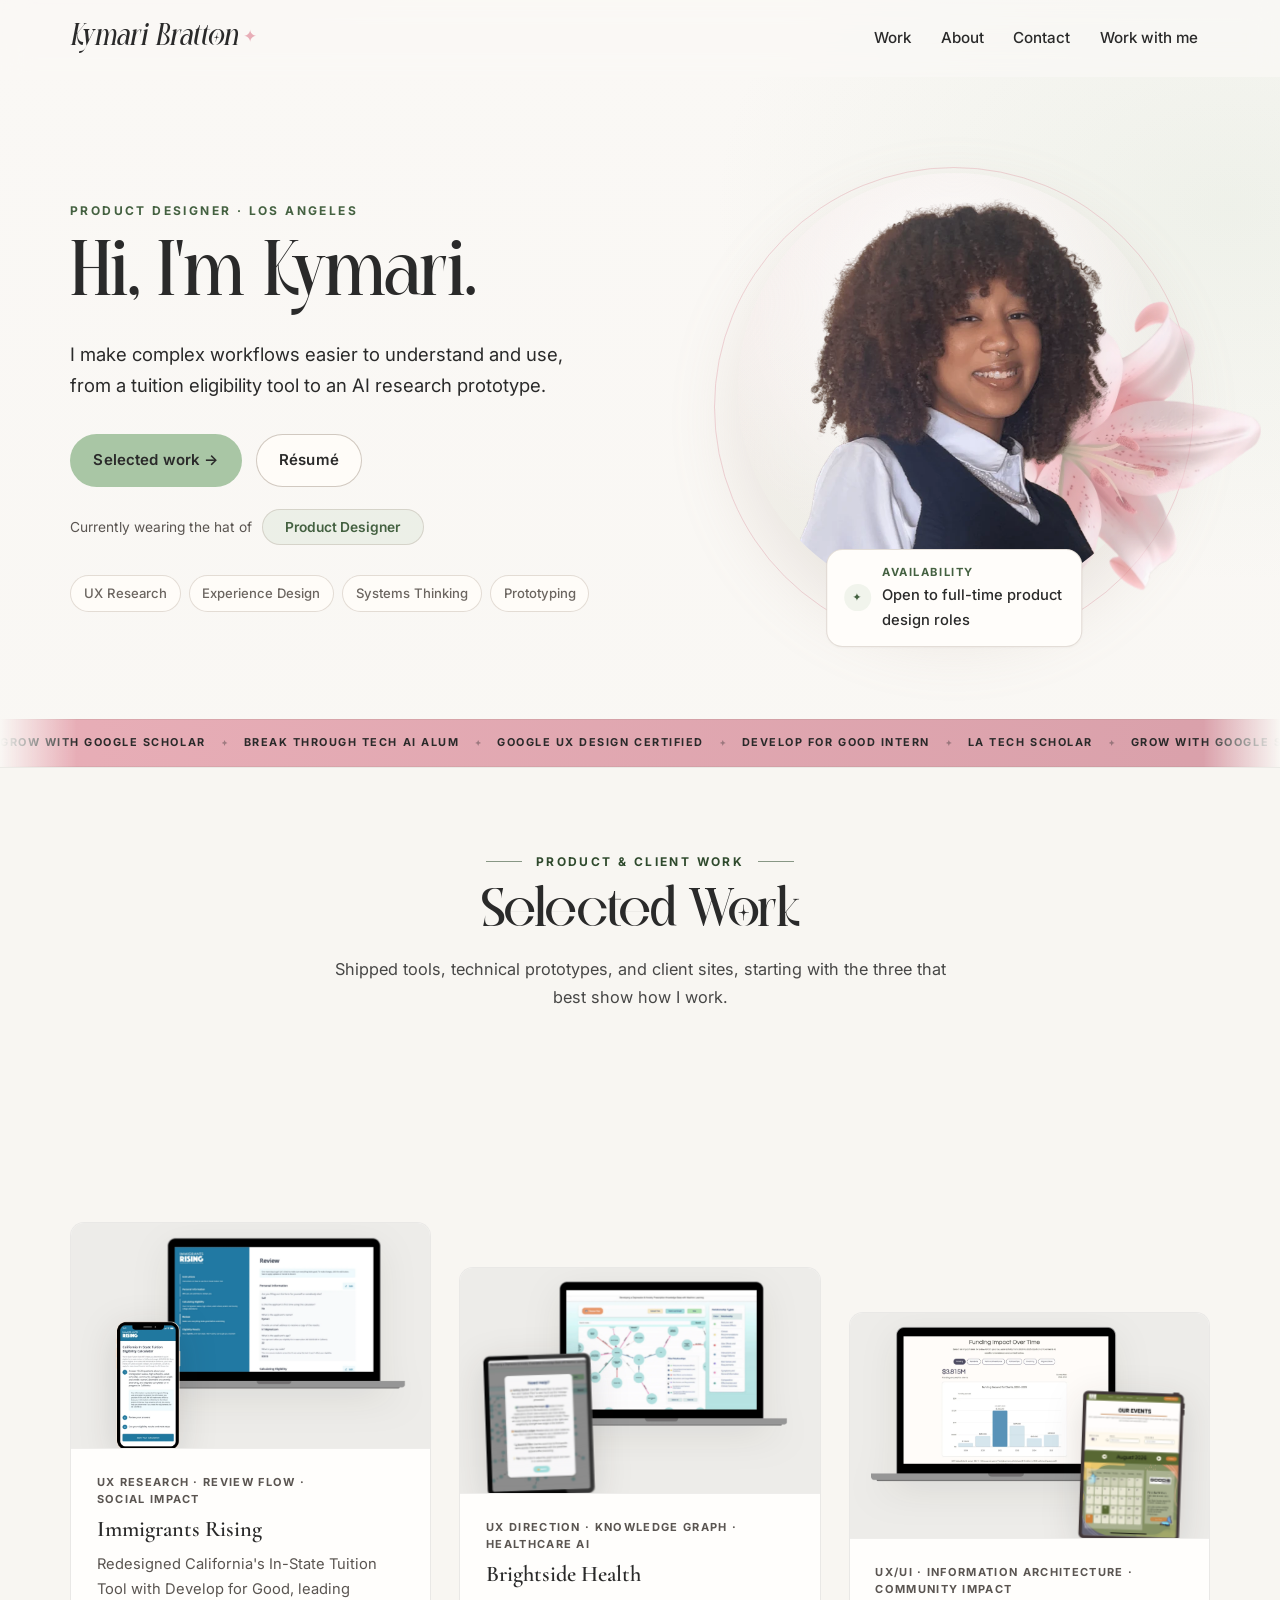
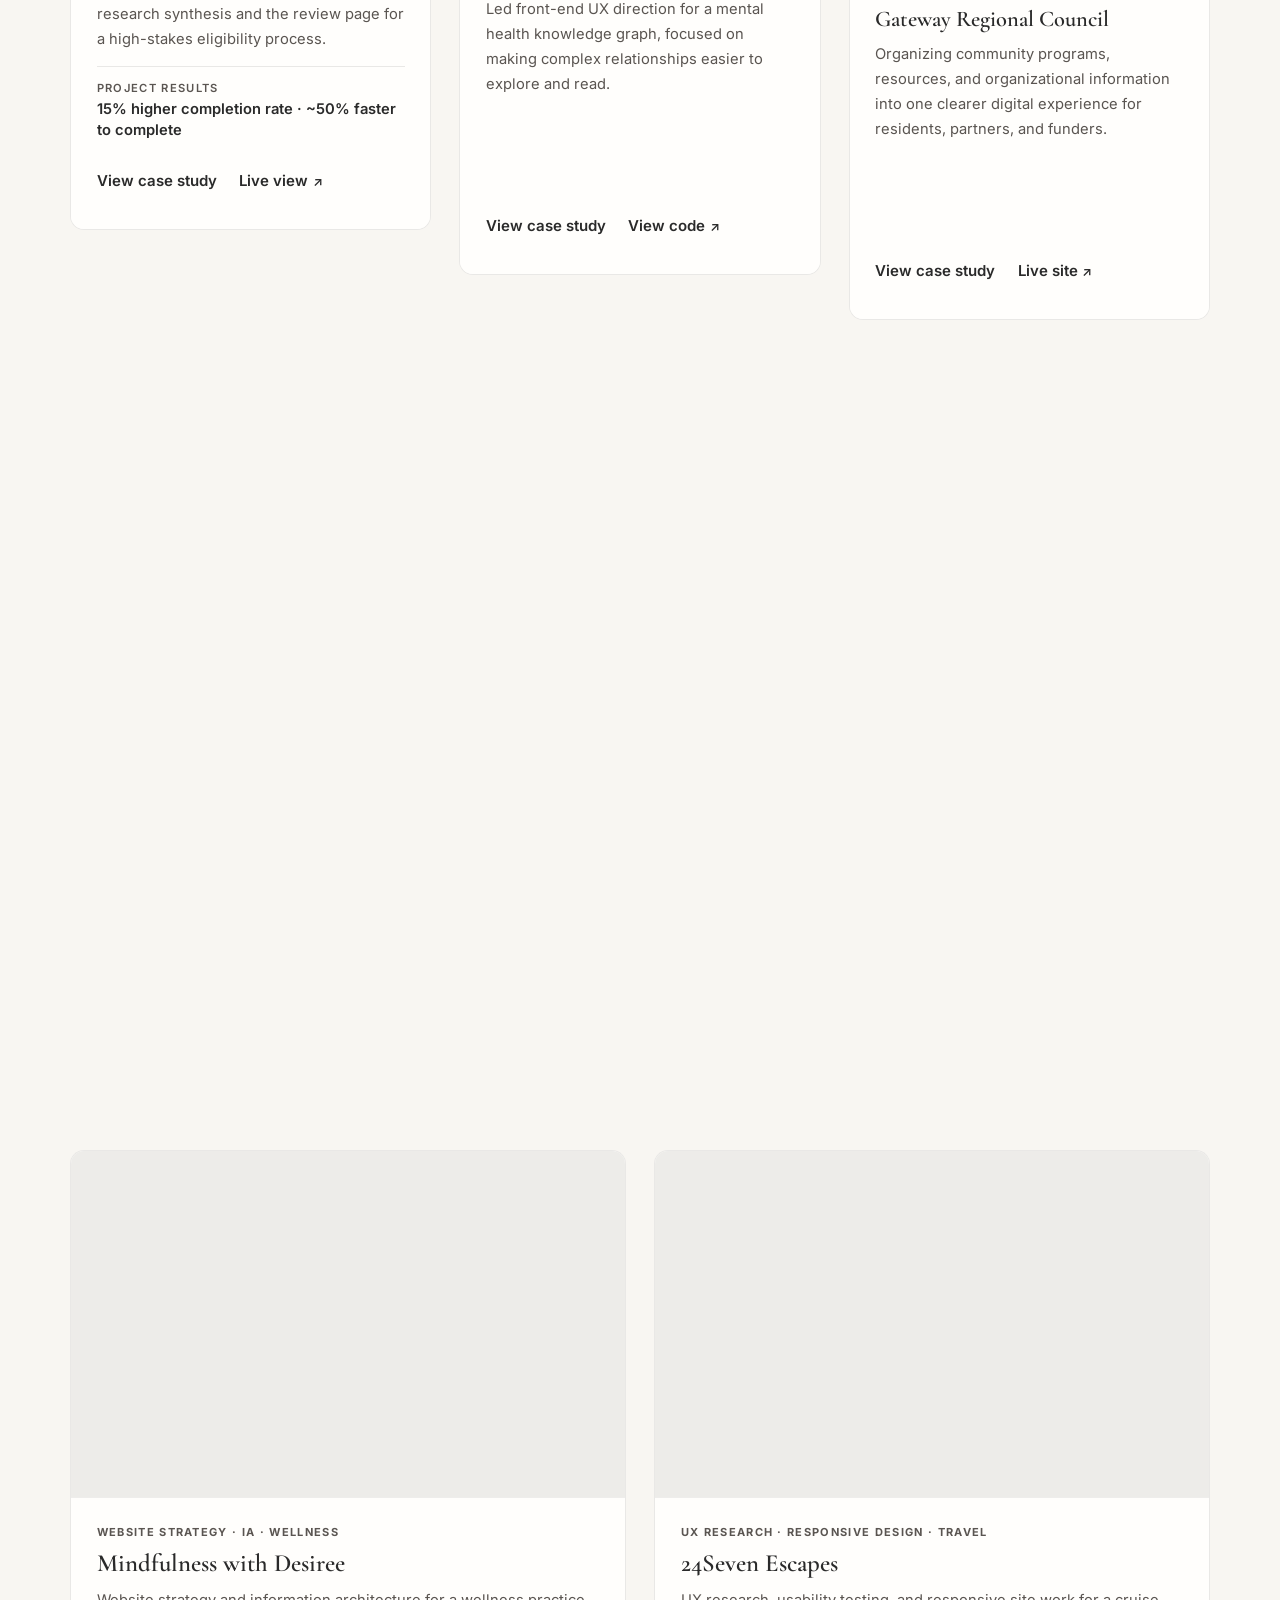
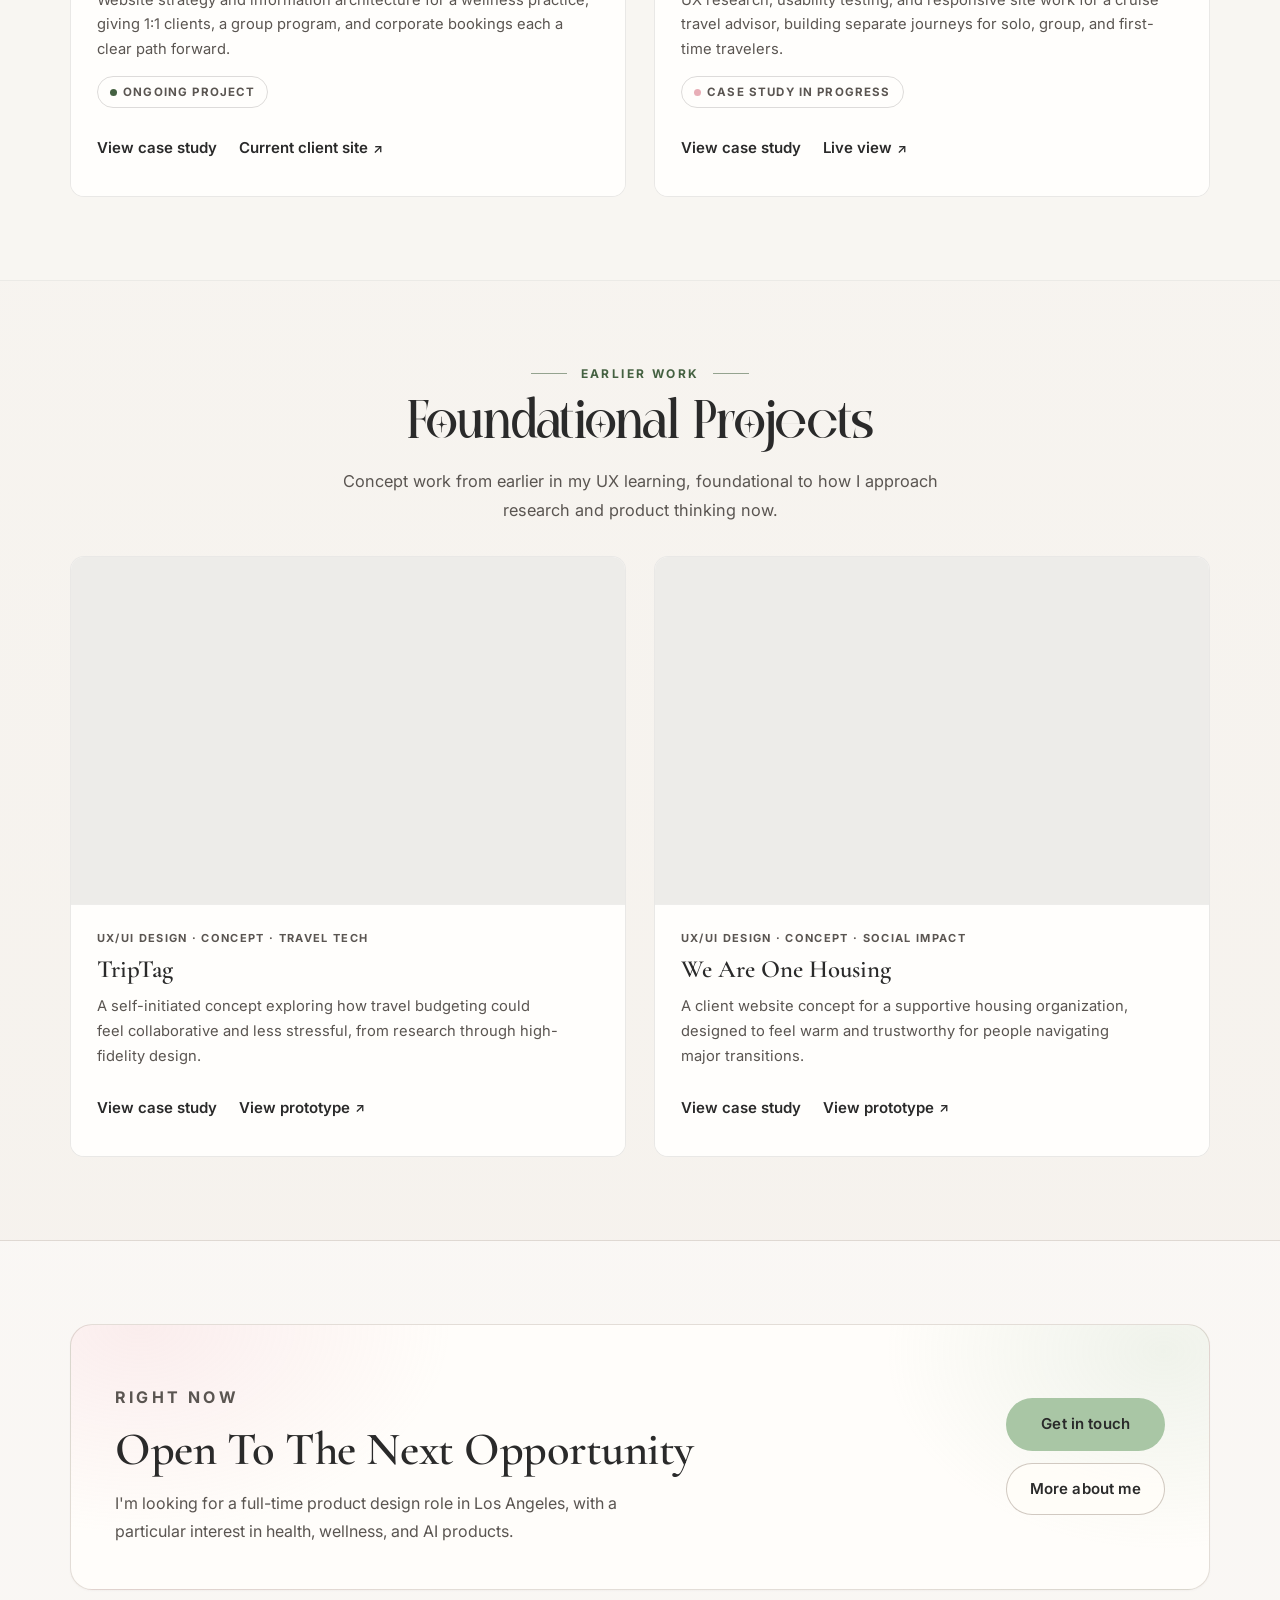
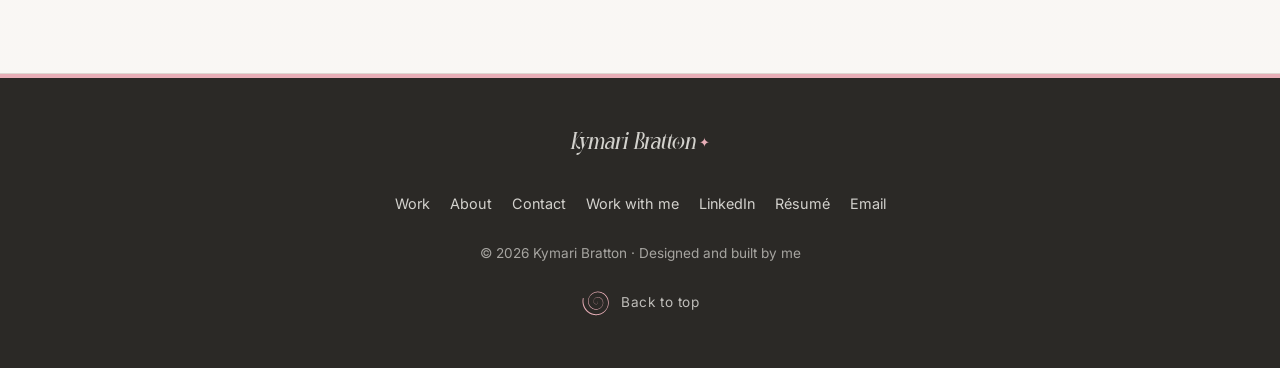
==== commit 86b175d9: "Phone hero: no blur glitch, no pink strip Touch screens skip the scroll blur on the hero (it caused " ====
--- a/index.html
+++ b/index.html
@@ -28,7 +28,7 @@
       rel="stylesheet"
     />
     <script>document.documentElement.classList.add("js")</script>
-    <link rel="stylesheet" href="/styles.css?v=20261113g" />
+    <link rel="stylesheet" href="/styles.css?v=20261113i" />
   </head>
 
   <body>
@@ -587,6 +587,6 @@
       </div>
     </footer>
 
-    <script src="/script.js?v=20261113g" defer></script>
+    <script src="/script.js?v=20261113i" defer></script>
   </body>
 </html>
--- a/styles.css
+++ b/styles.css
@@ -12646,20 +12646,15 @@
     display: grid;
     grid-template-columns: repeat(4, 1fr);
     padding-bottom: env(safe-area-inset-bottom);
-    border-top: 1px solid rgba(232, 174, 183, 0.22);
+    border-top: 1px solid rgba(42, 42, 42, 0.08);
     background: rgba(248, 246, 242, 0.96);
     -webkit-backdrop-filter: blur(12px);
     backdrop-filter: blur(12px);
   }
 
-  /* Hairline from the original: blush fading into sage. */
+  /* A plain hairline (border-top) keeps the bar quiet and editorial. */
   .tabbar::before {
-    content: "";
-    position: absolute;
-    inset: 0 0 auto;
-    height: 2px;
-    background: linear-gradient(to right, transparent, rgba(232, 174, 183, 0.5) 30%, rgba(169, 198, 165, 0.4) 70%, transparent);
-    pointer-events: none;
+    content: none;
   }
 
   .tabbar-link {
@@ -13147,25 +13142,19 @@
   animation: live-pop 0.5s cubic-bezier(0.16, 1, 0.3, 1) 2s forwards;
 }
 
-/* Brightside: the real graph, after it loads, drifting slowly */
+/* Brightside: the real graph, same crop; a node is dragged and its
+   relationships switch off and back on (drawn in script.js) */
 .live--bs {
   overflow: hidden;
-  background: #f4fafa;
-}
-
-.live--bs img {
+  background: #fff;
+}
+
+.live--bs svg {
   position: absolute;
   inset: 0;
   width: 100%;
   height: 100%;
-  object-fit: cover;
-  object-position: 0% 45%;
-  transform-origin: 20% 45%;
-  scale: 1.04;
-}
-
-.is-playing .live--bs img {
-  animation: live-drift 14s ease-in-out infinite alternate;
+  display: block;
 }
 
 /* Gateway: funding builds year by year */
@@ -13244,10 +13233,6 @@
 @keyframes live-ink { to { color: #2a2a2a; } }
 @keyframes live-ink-in { to { opacity: 1; } }
 @keyframes live-pop { from { opacity: 0; transform: translateY(4px); } to { opacity: 1; transform: none; } }
-@keyframes live-drift {
-  from { scale: 1.04; translate: 0 0; }
-  to { scale: 1.14; translate: 2% -3%; }
-}
 @keyframes live-grow { to { transform: scaleY(1); } }
 @keyframes live-hi { to { background: #5593bb; } }
 
@@ -13382,3 +13367,23 @@
     transition: none;
   }
 }
+
+/* ---- Phones and touch screens: calm hero scroll ------------------------------
+   No blur or drift on the hero copy and buttons, so they stay readable as you
+   scroll. Blur filters on text also caused a magenta rendering glitch in
+   iOS Safari, so touch devices skip them entirely. */
+@media (max-width: 640px), (hover: none) {
+  .hero-lead > *,
+  .hero-details > *,
+  .portrait-stage .portrait-frame {
+    filter: none !important;
+    translate: none !important;
+  }
+}
+
+/* No pink credentials strip between the hero and the work on phones. */
+@media (max-width: 640px) {
+  .credentials--blush {
+    display: none;
+  }
+}
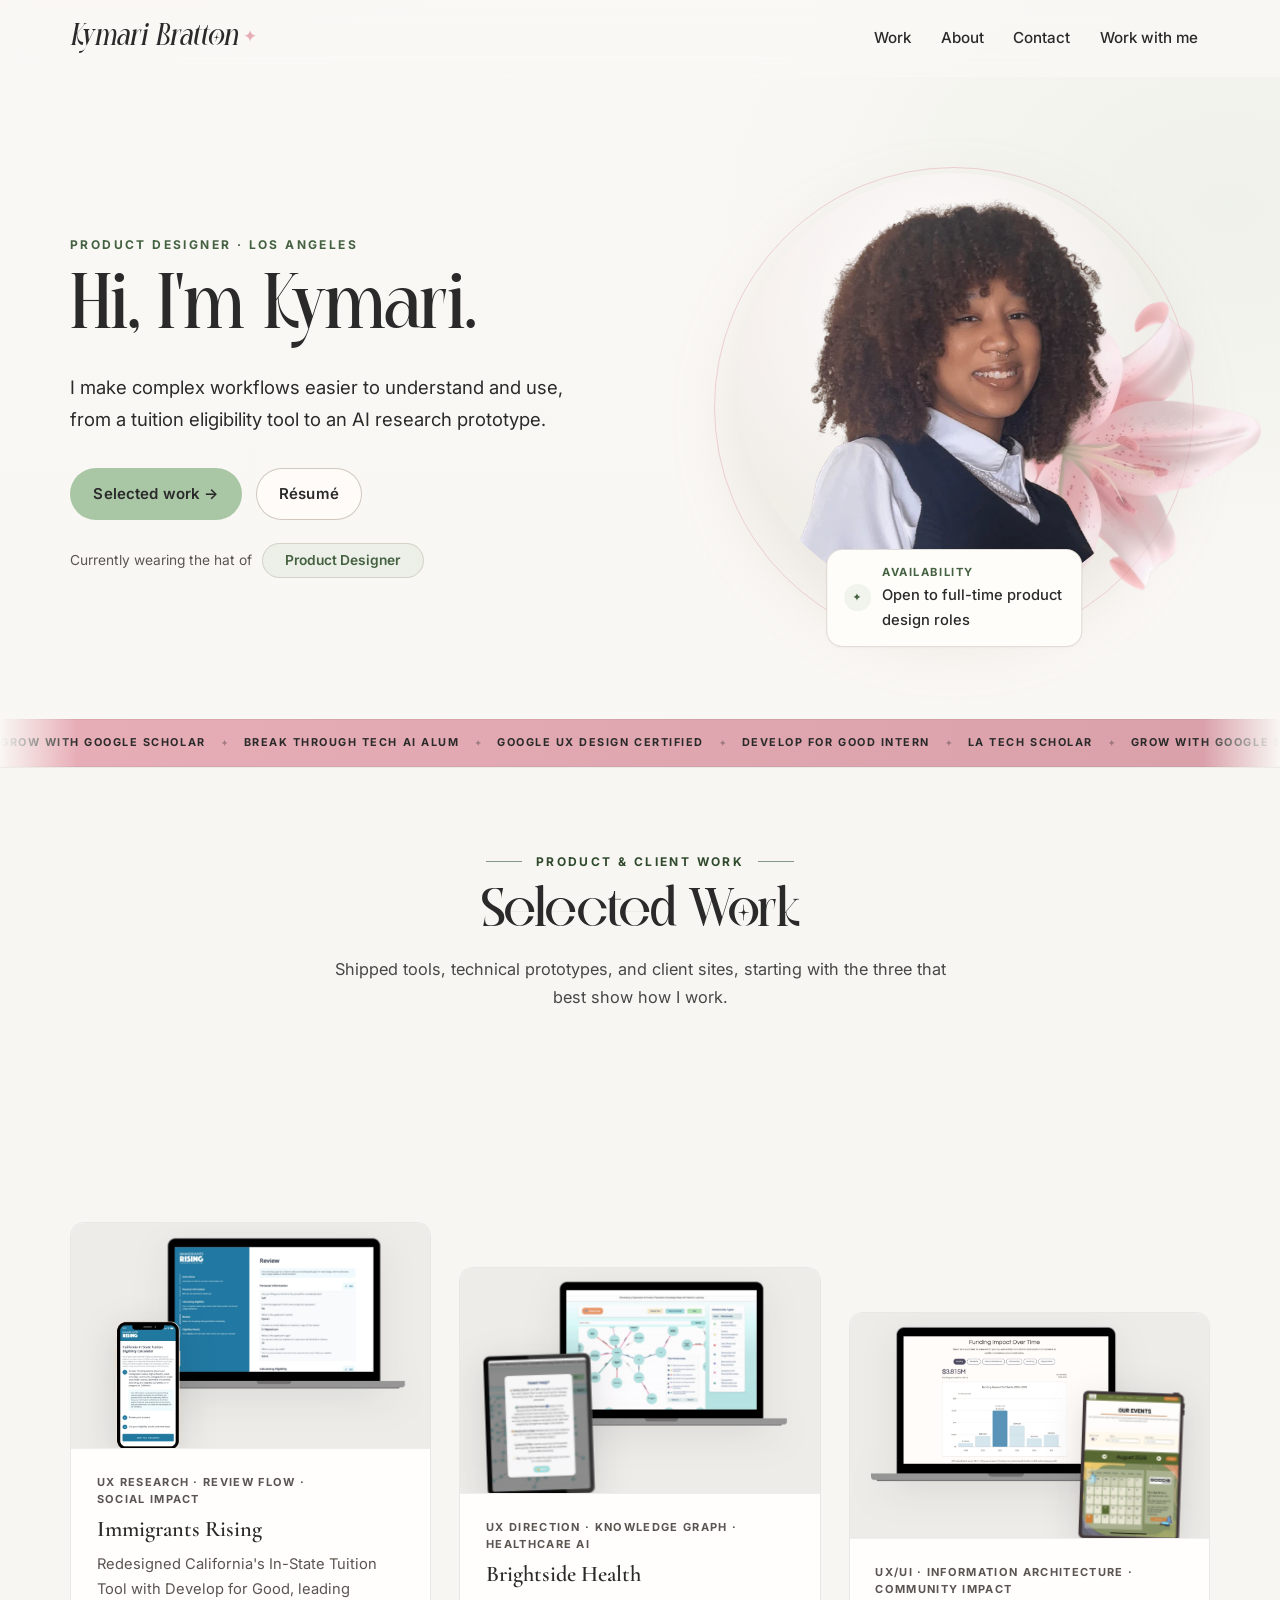
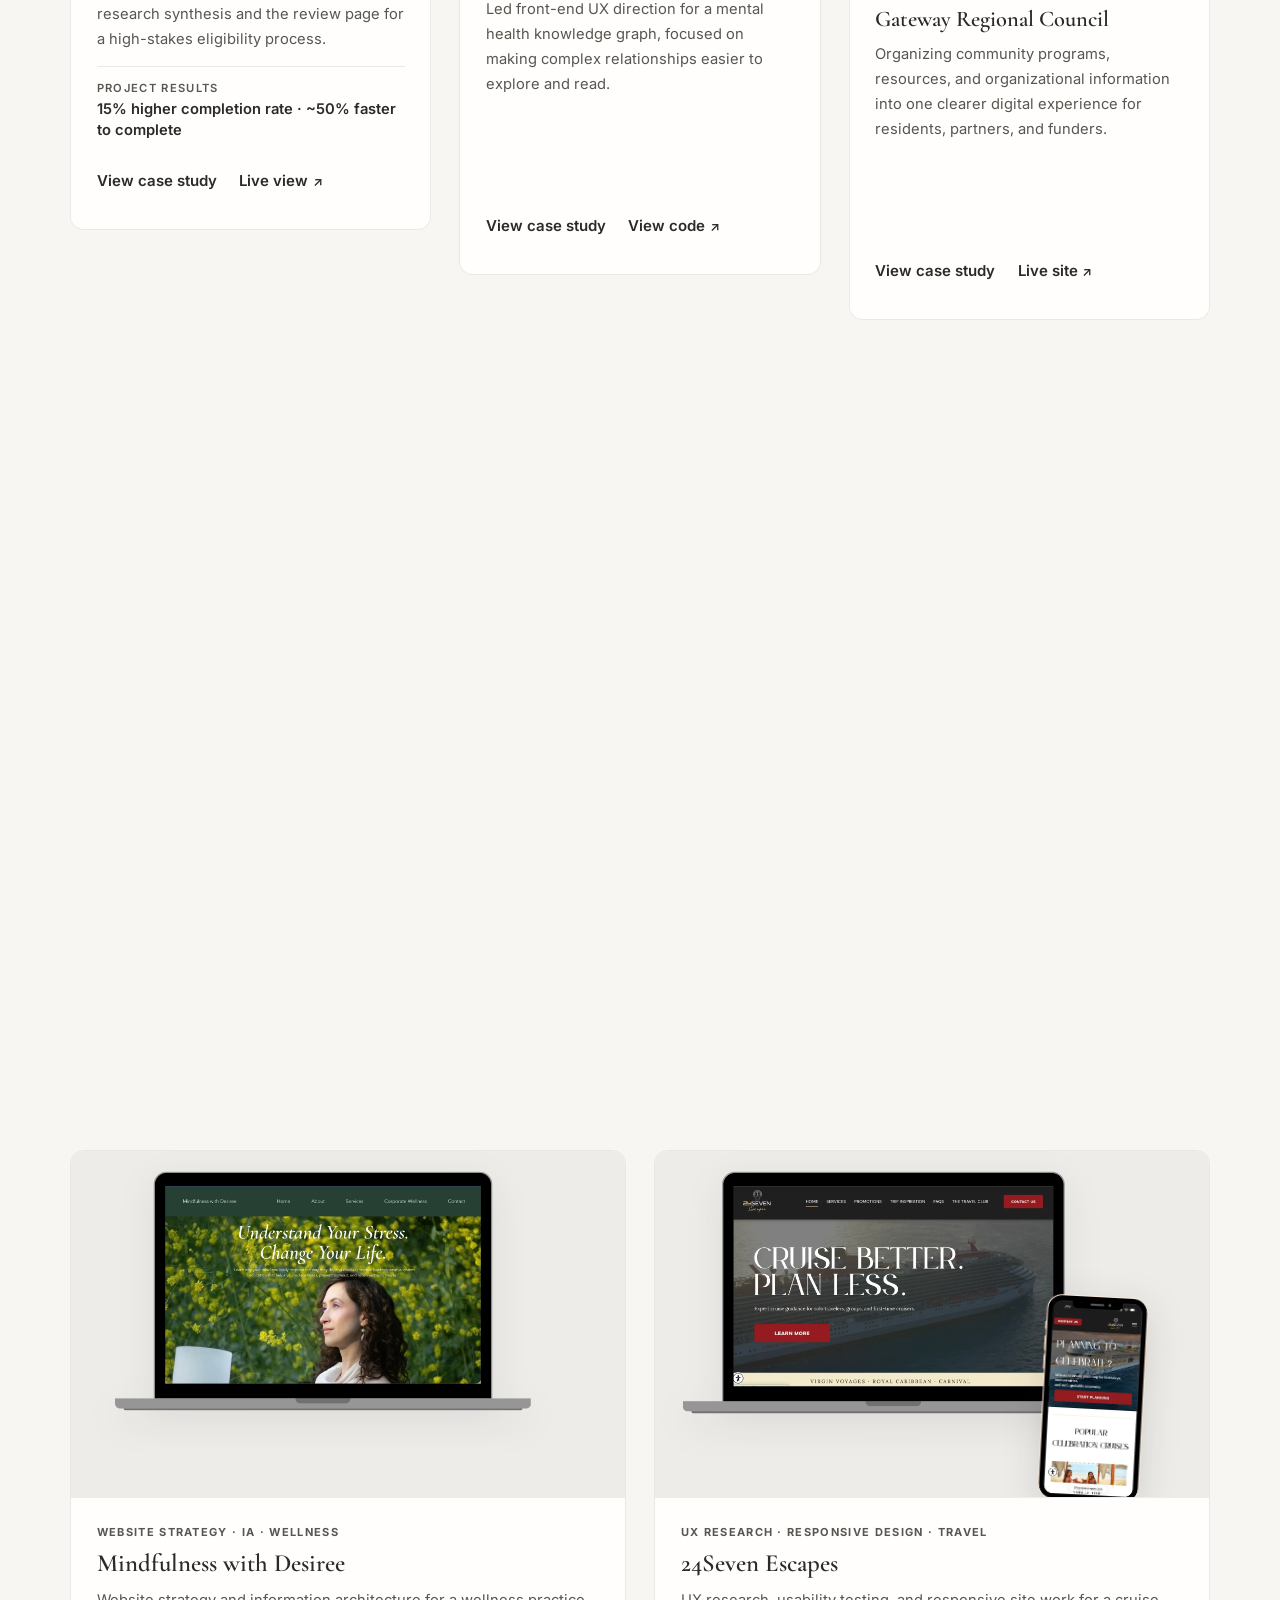
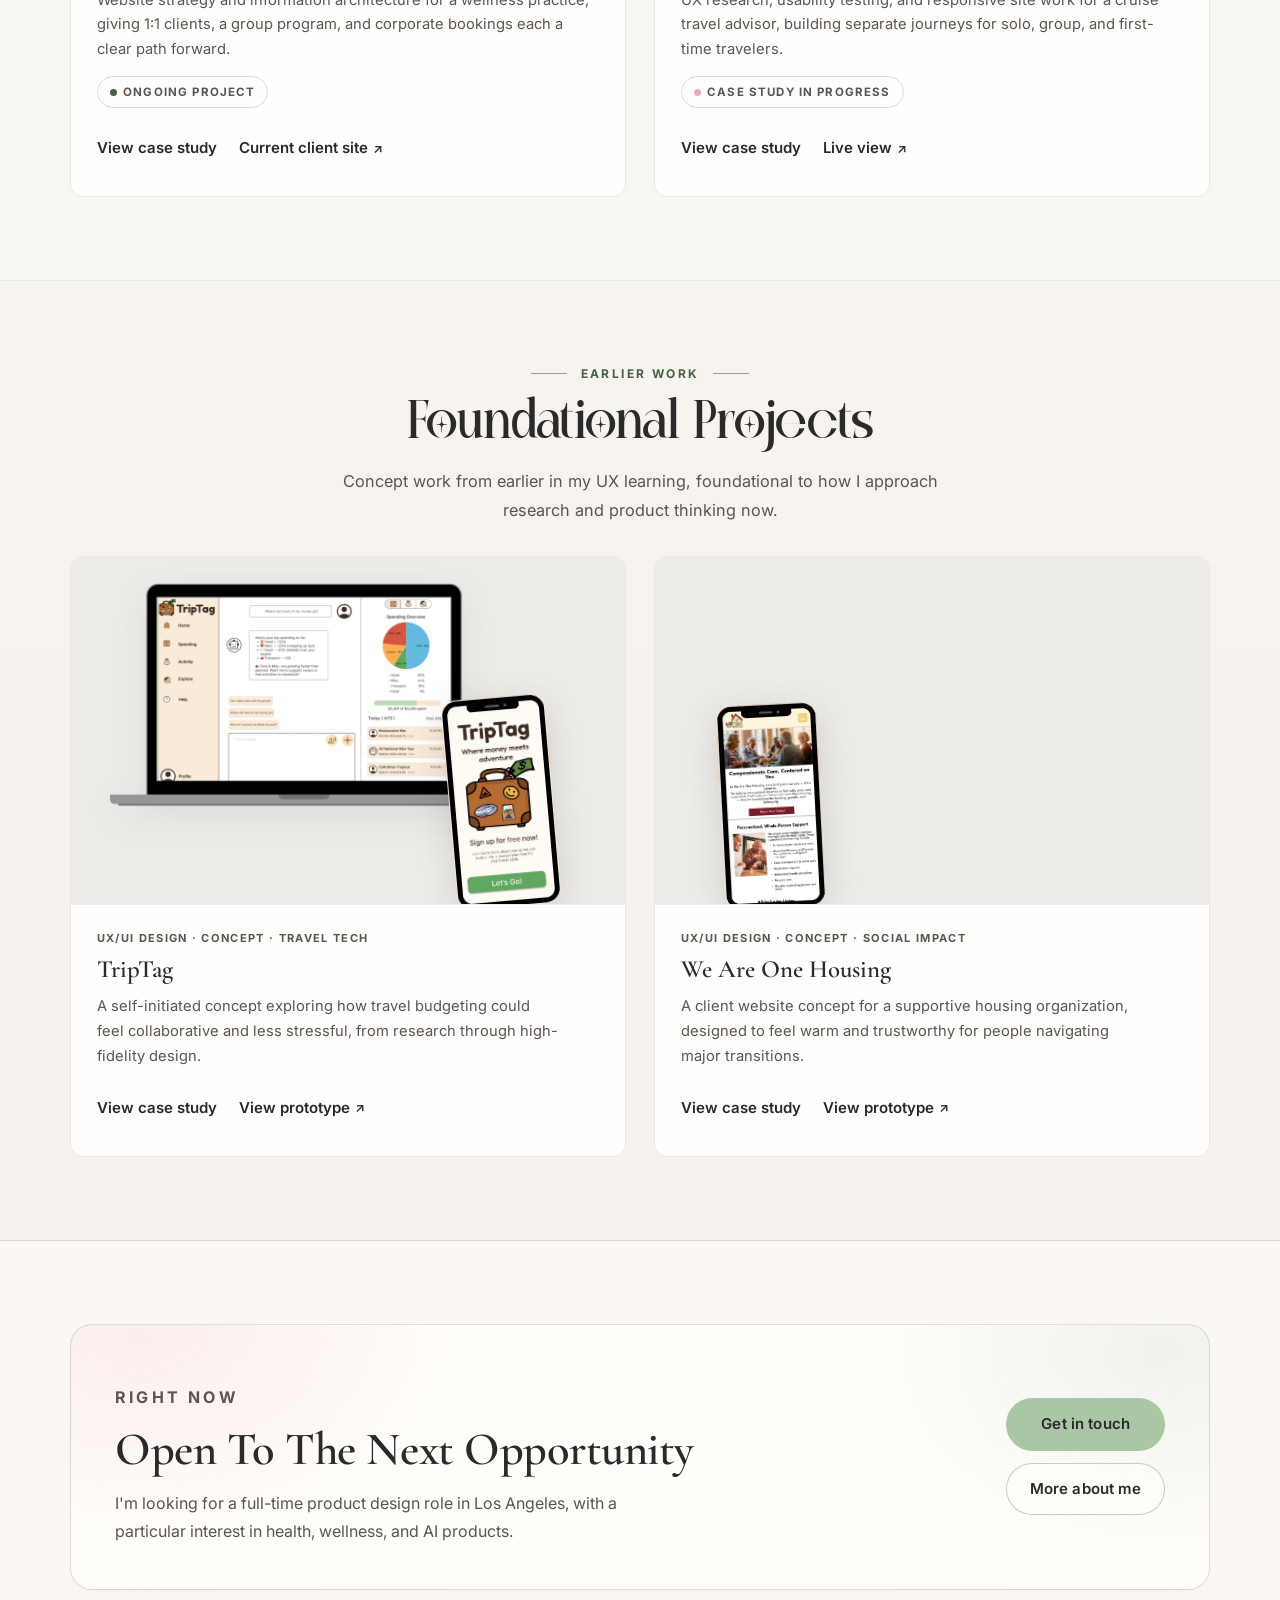
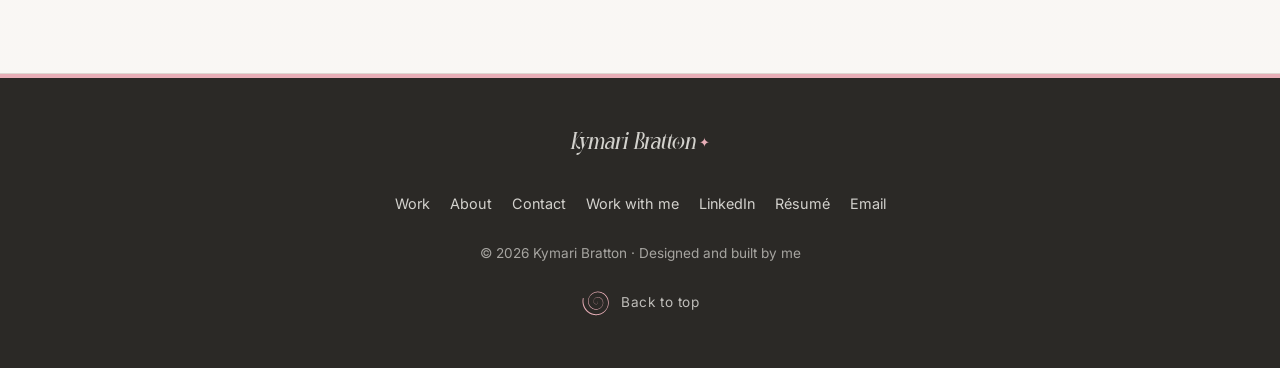
==== commit 5f731bcc: "wip: phone hero centred, focus pills removed" ====
--- a/index.html
+++ b/index.html
@@ -74,12 +74,6 @@
               </span>
             </div>
 
-            <ul class="hero-focus hero-enter" style="--delay: 1s; --dur: 0.55s; --y: 12px">
-              <li>UX Research</li>
-              <li>Experience Design</li>
-              <li>Systems Thinking</li>
-              <li>Prototyping</li>
-            </ul>
           </div>
         </div>
 
--- a/styles.css
+++ b/styles.css
@@ -12787,7 +12787,6 @@
   .hero-note-text strong {
     font-size: 0.78rem;
   }
-  .hero-focus { order: 7; margin-top: 1.6rem; position: relative; z-index: 2; }
 
   .hero-visual--circle .portrait-stage {
     width: min(15.5rem, 72%);
@@ -13387,3 +13386,20 @@
     display: none;
   }
 }
+
+/* Phones: the hero reads as one centred column and stays short. */
+@media (max-width: 640px) {
+  .hero-lead > .eyebrow,
+  .hero-lead > h1,
+  .hero-lead > .hero-lede {
+    text-align: center;
+    margin-inline: auto;
+  }
+
+  .hero-lead > .hero-lede {
+    max-width: 30ch;
+  }
+
+  .hero-visual { margin-top: 1.1rem; }
+  .hero-lead > .button-row { margin-top: 1.5rem; }
+}
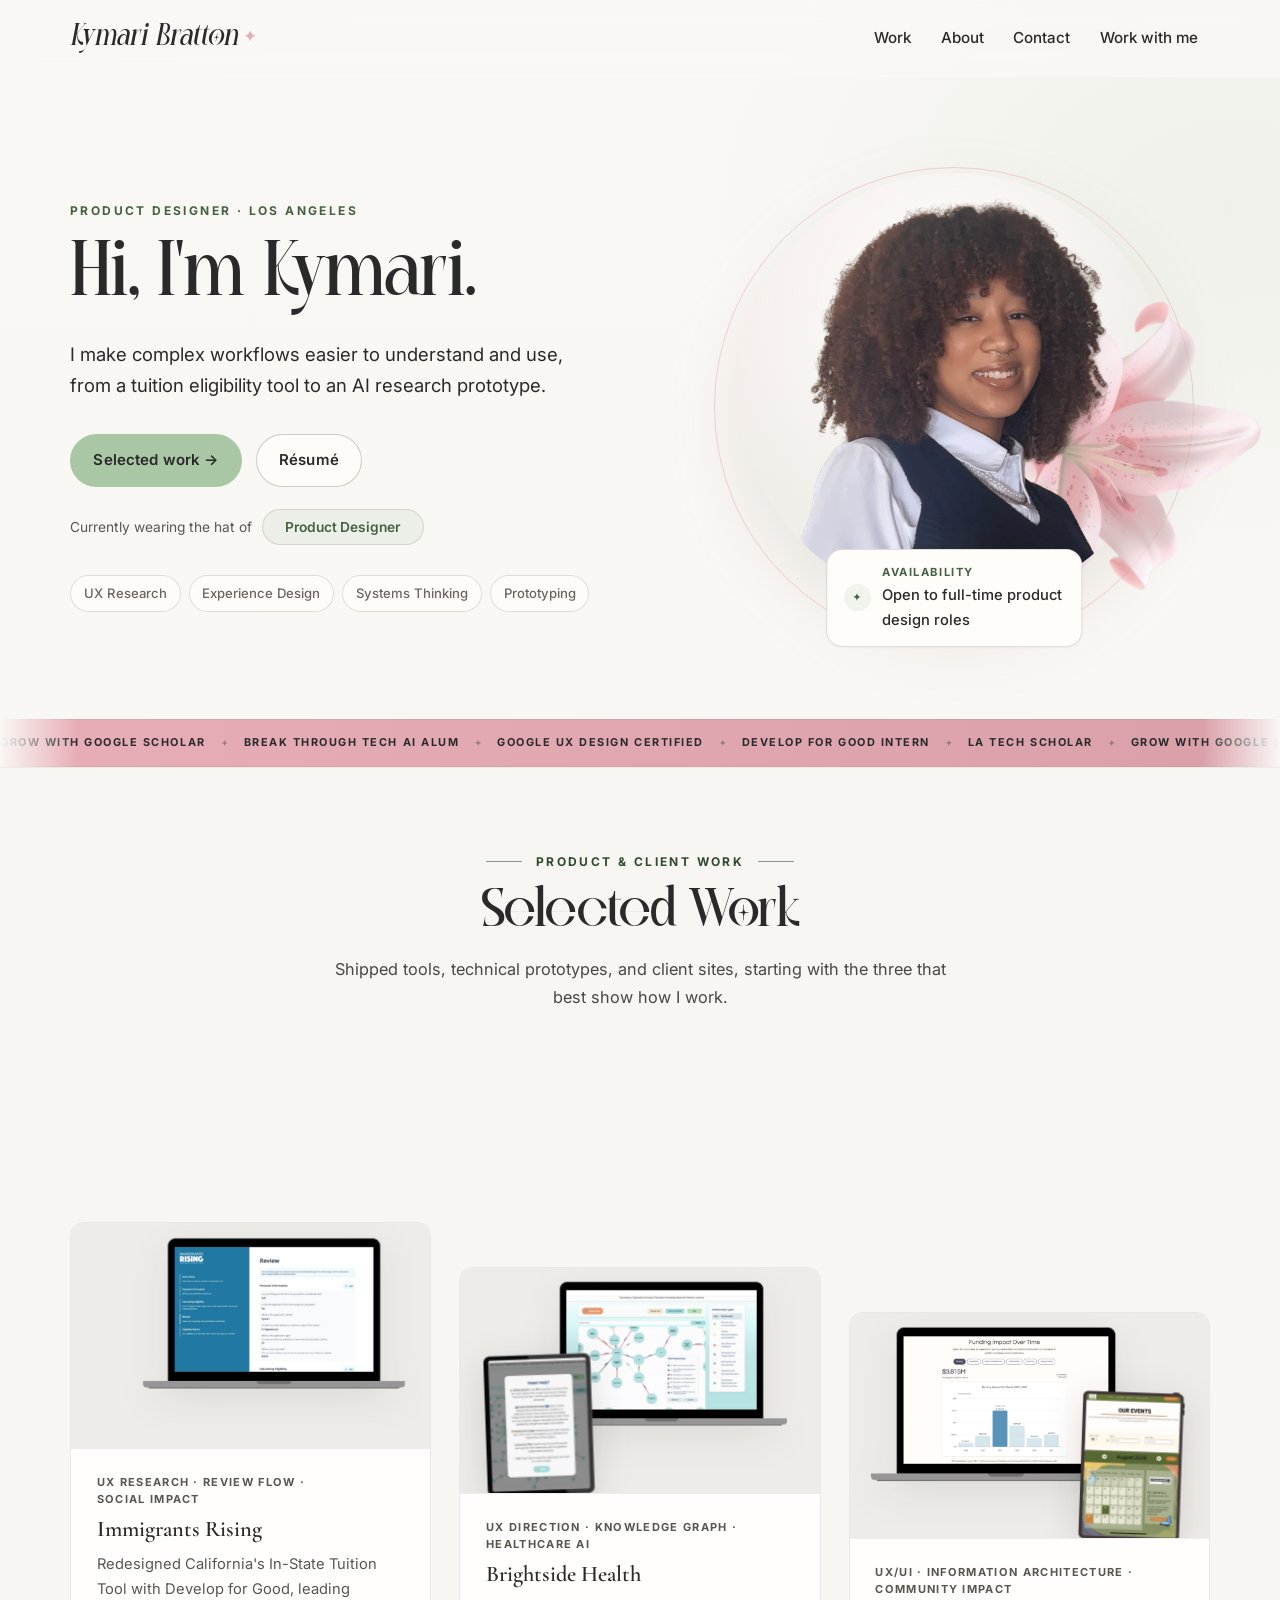
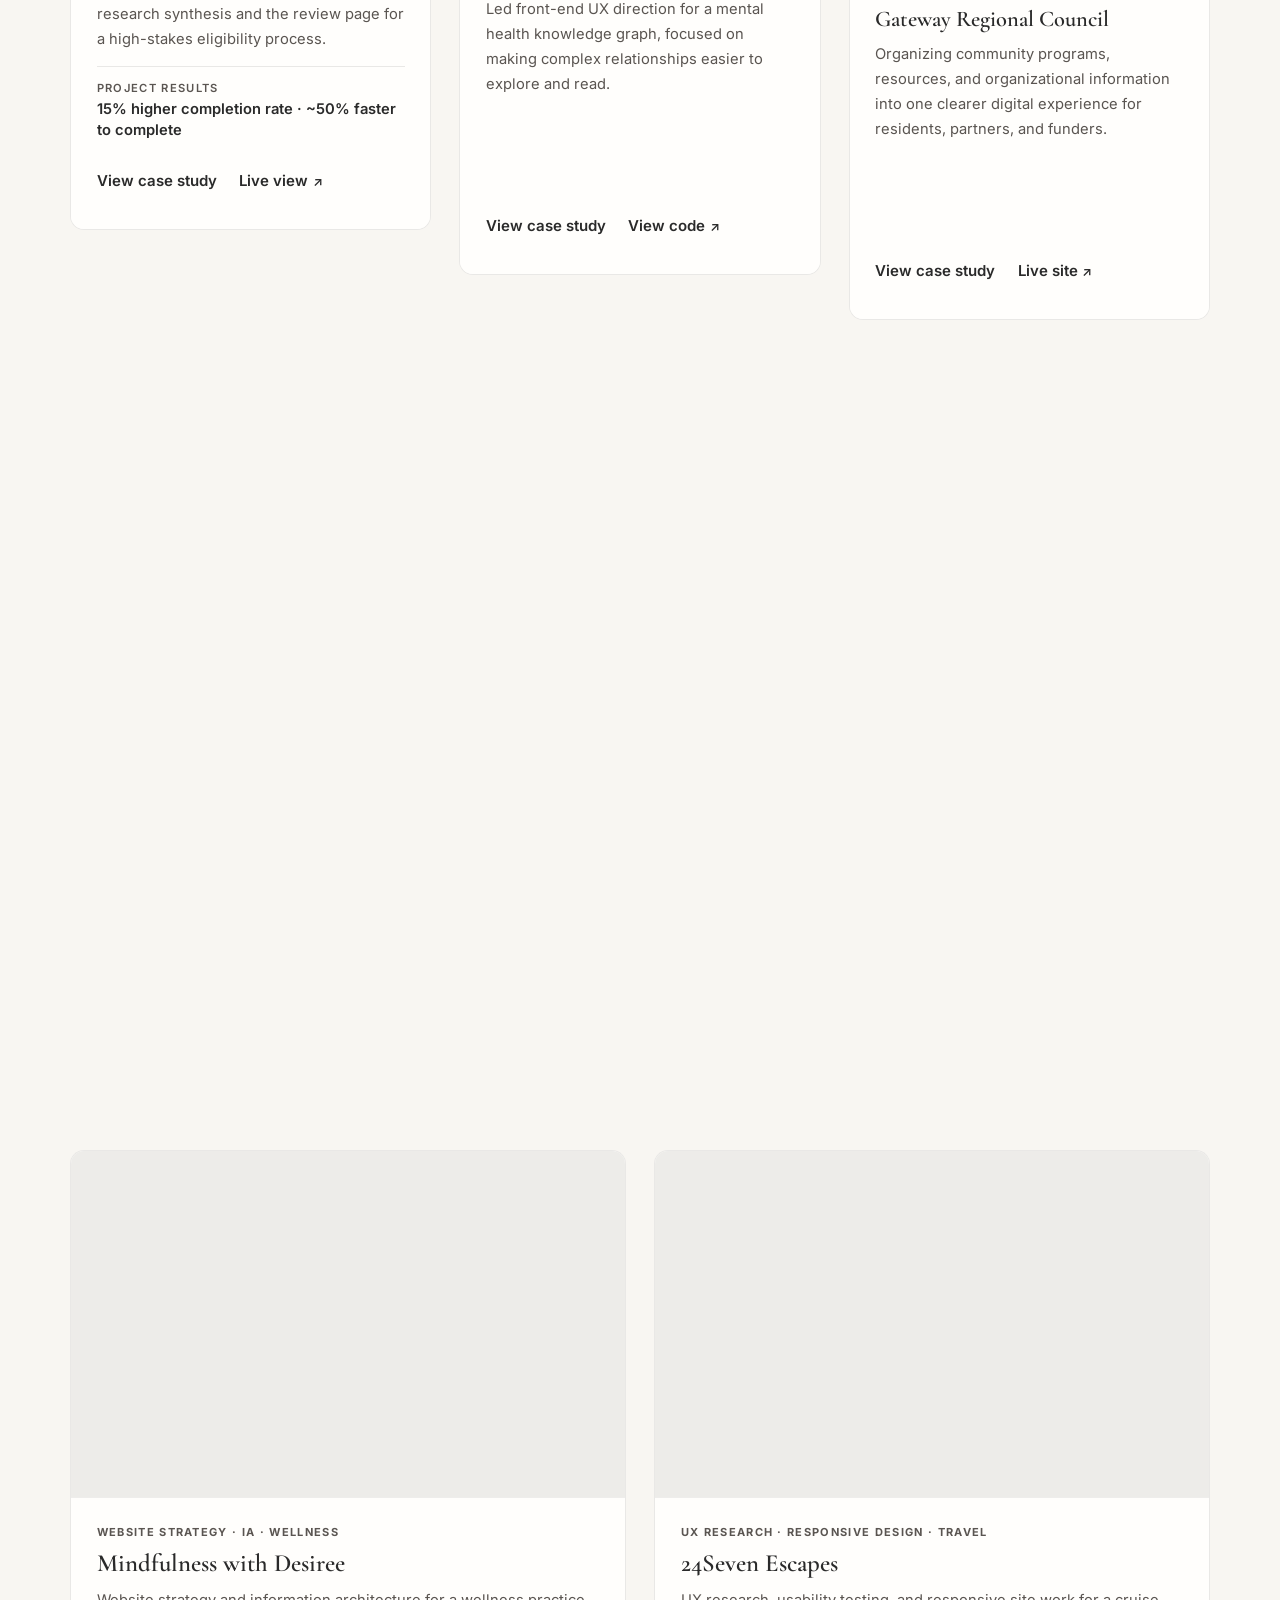
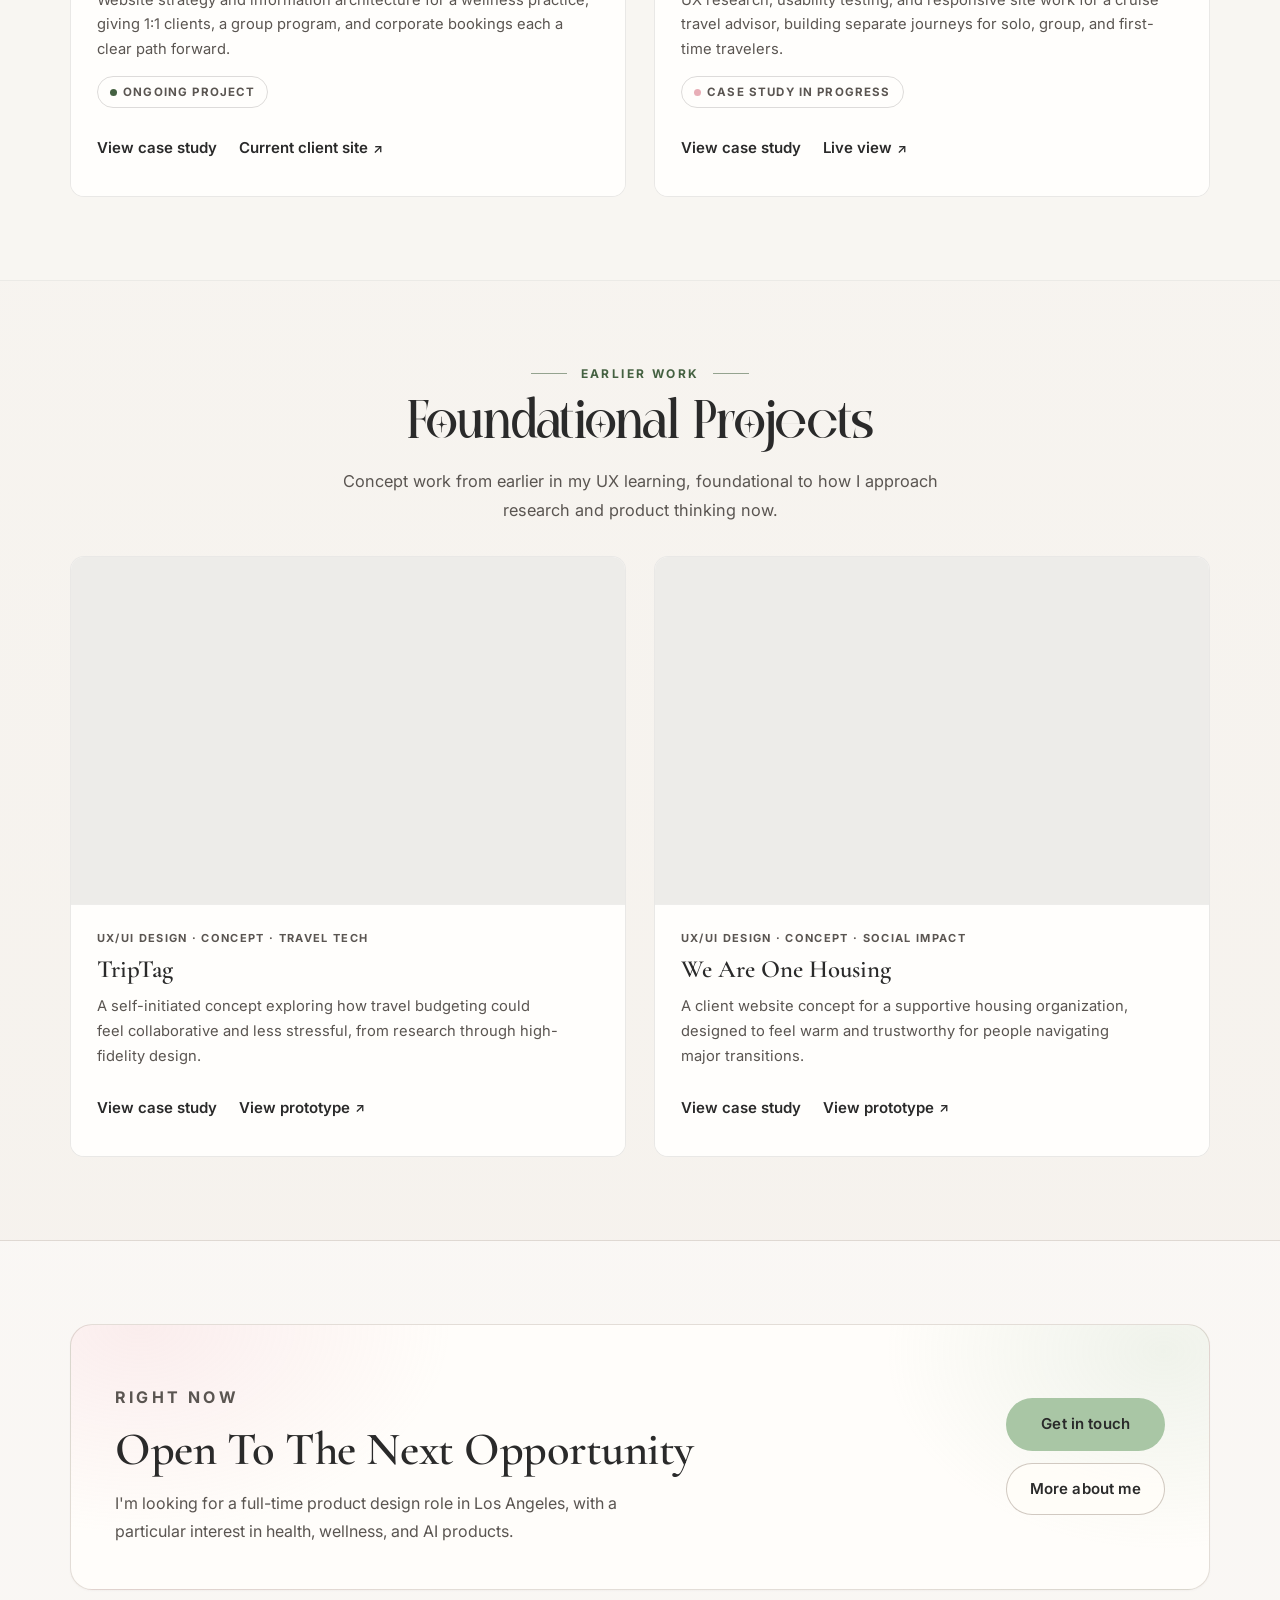
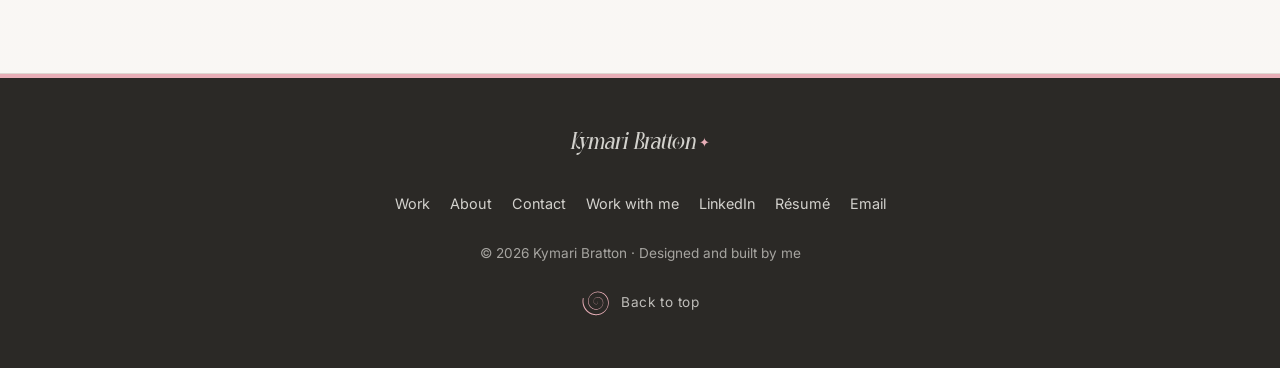
==== commit 1308bce2: "Merge PR #18: phone hero fix Phone hero fix: remove magenta glitch and pink strip, calm the blur" ====
--- a/index.html
+++ b/index.html
@@ -74,6 +74,12 @@
               </span>
             </div>
 
+            <ul class="hero-focus hero-enter" style="--delay: 1s; --dur: 0.55s; --y: 12px">
+              <li>UX Research</li>
+              <li>Experience Design</li>
+              <li>Systems Thinking</li>
+              <li>Prototyping</li>
+            </ul>
           </div>
         </div>
 
--- a/styles.css
+++ b/styles.css
@@ -12787,6 +12787,7 @@
   .hero-note-text strong {
     font-size: 0.78rem;
   }
+  .hero-focus { order: 7; margin-top: 1.6rem; position: relative; z-index: 2; }
 
   .hero-visual--circle .portrait-stage {
     width: min(15.5rem, 72%);
@@ -13141,19 +13142,25 @@
   animation: live-pop 0.5s cubic-bezier(0.16, 1, 0.3, 1) 2s forwards;
 }
 
-/* Brightside: the real graph, same crop; a node is dragged and its
-   relationships switch off and back on (drawn in script.js) */
+/* Brightside: the real graph, after it loads, drifting slowly */
 .live--bs {
   overflow: hidden;
-  background: #fff;
-}
-
-.live--bs svg {
+  background: #f4fafa;
+}
+
+.live--bs img {
   position: absolute;
   inset: 0;
   width: 100%;
   height: 100%;
-  display: block;
+  object-fit: cover;
+  object-position: 0% 45%;
+  transform-origin: 20% 45%;
+  scale: 1.04;
+}
+
+.is-playing .live--bs img {
+  animation: live-drift 14s ease-in-out infinite alternate;
 }
 
 /* Gateway: funding builds year by year */
@@ -13232,6 +13239,10 @@
 @keyframes live-ink { to { color: #2a2a2a; } }
 @keyframes live-ink-in { to { opacity: 1; } }
 @keyframes live-pop { from { opacity: 0; transform: translateY(4px); } to { opacity: 1; transform: none; } }
+@keyframes live-drift {
+  from { scale: 1.04; translate: 0 0; }
+  to { scale: 1.14; translate: 2% -3%; }
+}
 @keyframes live-grow { to { transform: scaleY(1); } }
 @keyframes live-hi { to { background: #5593bb; } }
 
@@ -13368,9 +13379,9 @@
 }
 
 /* ---- Phones and touch screens: calm hero scroll ------------------------------
-   No blur or drift on the hero copy and buttons, so they stay readable as you
-   scroll. Blur filters on text also caused a magenta rendering glitch in
-   iOS Safari, so touch devices skip them entirely. */
+   The copy stays sharp and still (blurring text caused a magenta rendering
+   glitch in iOS Safari). Only the photo, availability note and buttons soften,
+   and only once they are near the top of the screen on their way out. */
 @media (max-width: 640px), (hover: none) {
   .hero-lead > *,
   .hero-details > *,
@@ -13380,26 +13391,17 @@
   }
 }
 
+@media (max-width: 640px) and (prefers-reduced-motion: no-preference), (hover: none) and (prefers-reduced-motion: no-preference) {
+  .hero .hero-lead > .button-row,
+  .hero .portrait-stage .portrait-frame,
+  .hero .hero-visual .hero-note {
+    filter: blur(calc(max(0, var(--bloom, 0) - 0.72) * 11px)) !important;
+  }
+}
+
 /* No pink credentials strip between the hero and the work on phones. */
 @media (max-width: 640px) {
   .credentials--blush {
     display: none;
   }
 }
-
-/* Phones: the hero reads as one centred column and stays short. */
-@media (max-width: 640px) {
-  .hero-lead > .eyebrow,
-  .hero-lead > h1,
-  .hero-lead > .hero-lede {
-    text-align: center;
-    margin-inline: auto;
-  }
-
-  .hero-lead > .hero-lede {
-    max-width: 30ch;
-  }
-
-  .hero-visual { margin-top: 1.1rem; }
-  .hero-lead > .button-row { margin-top: 1.5rem; }
-}
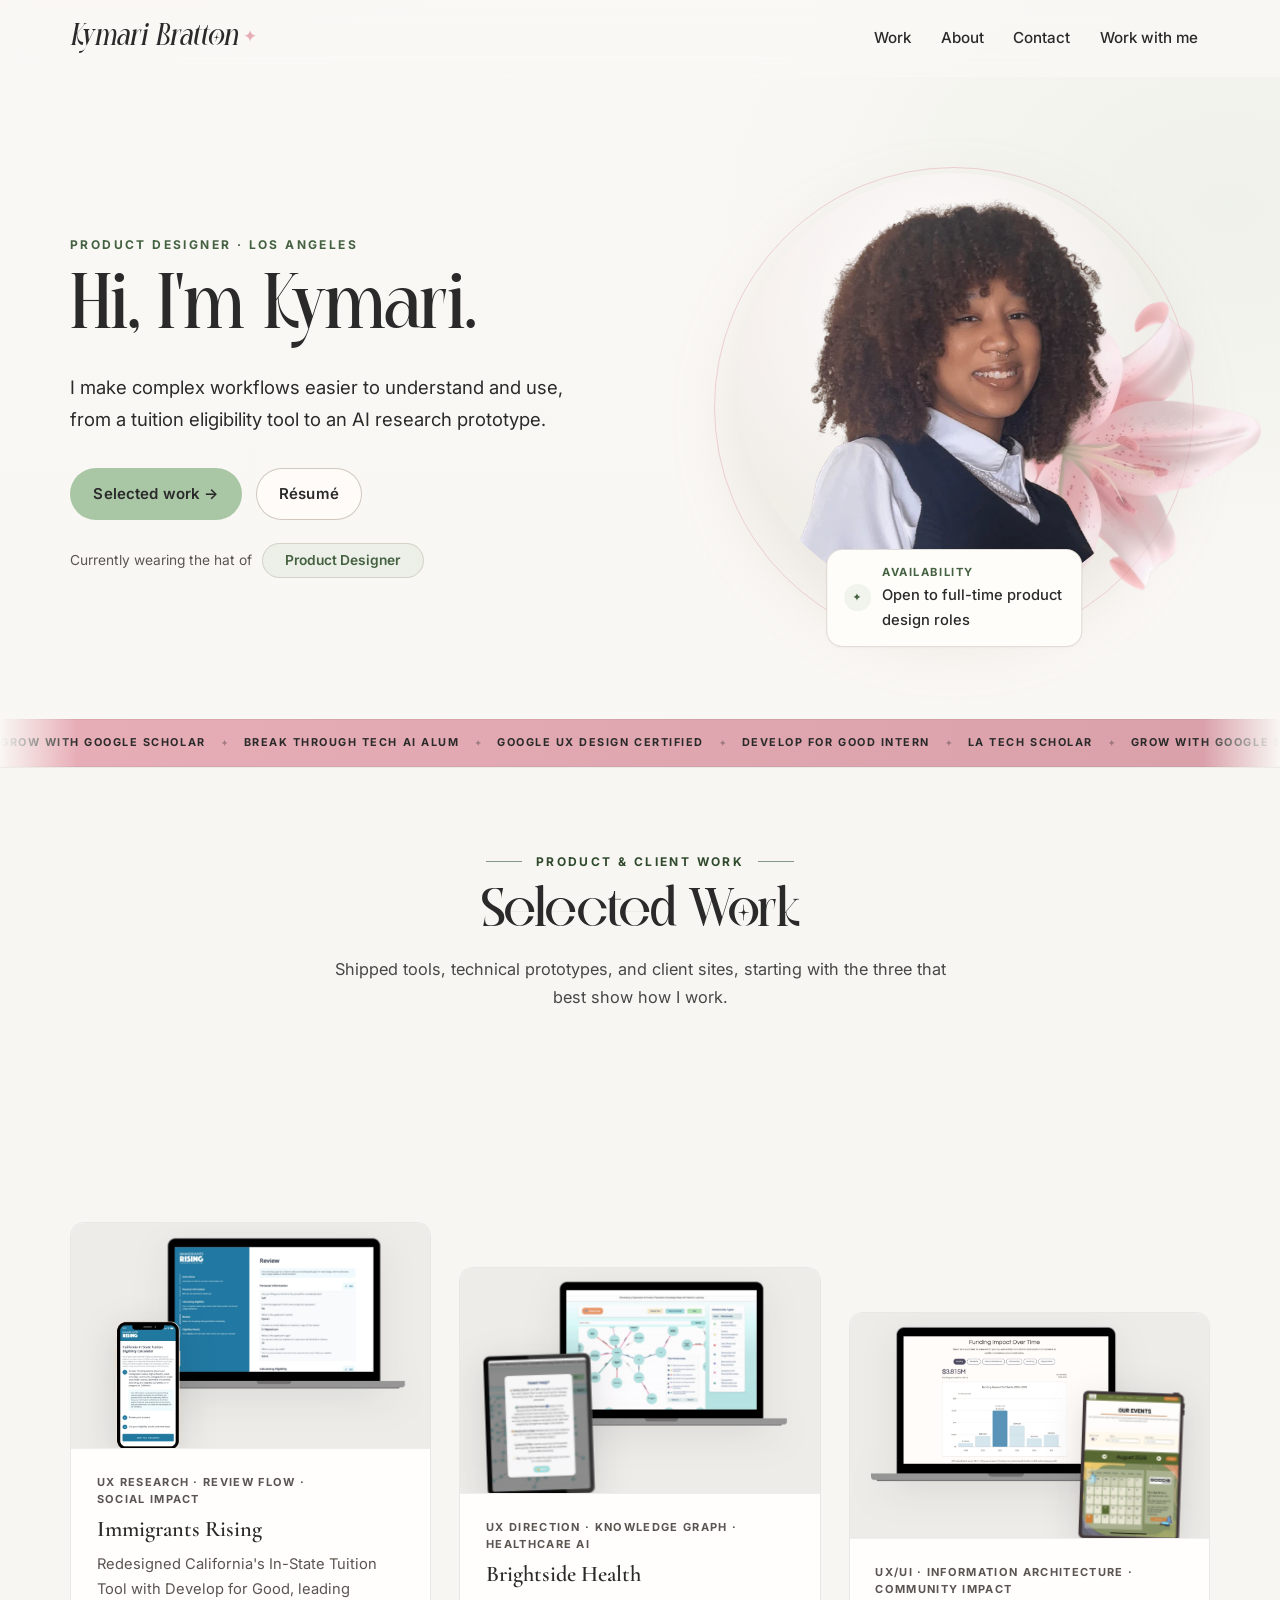
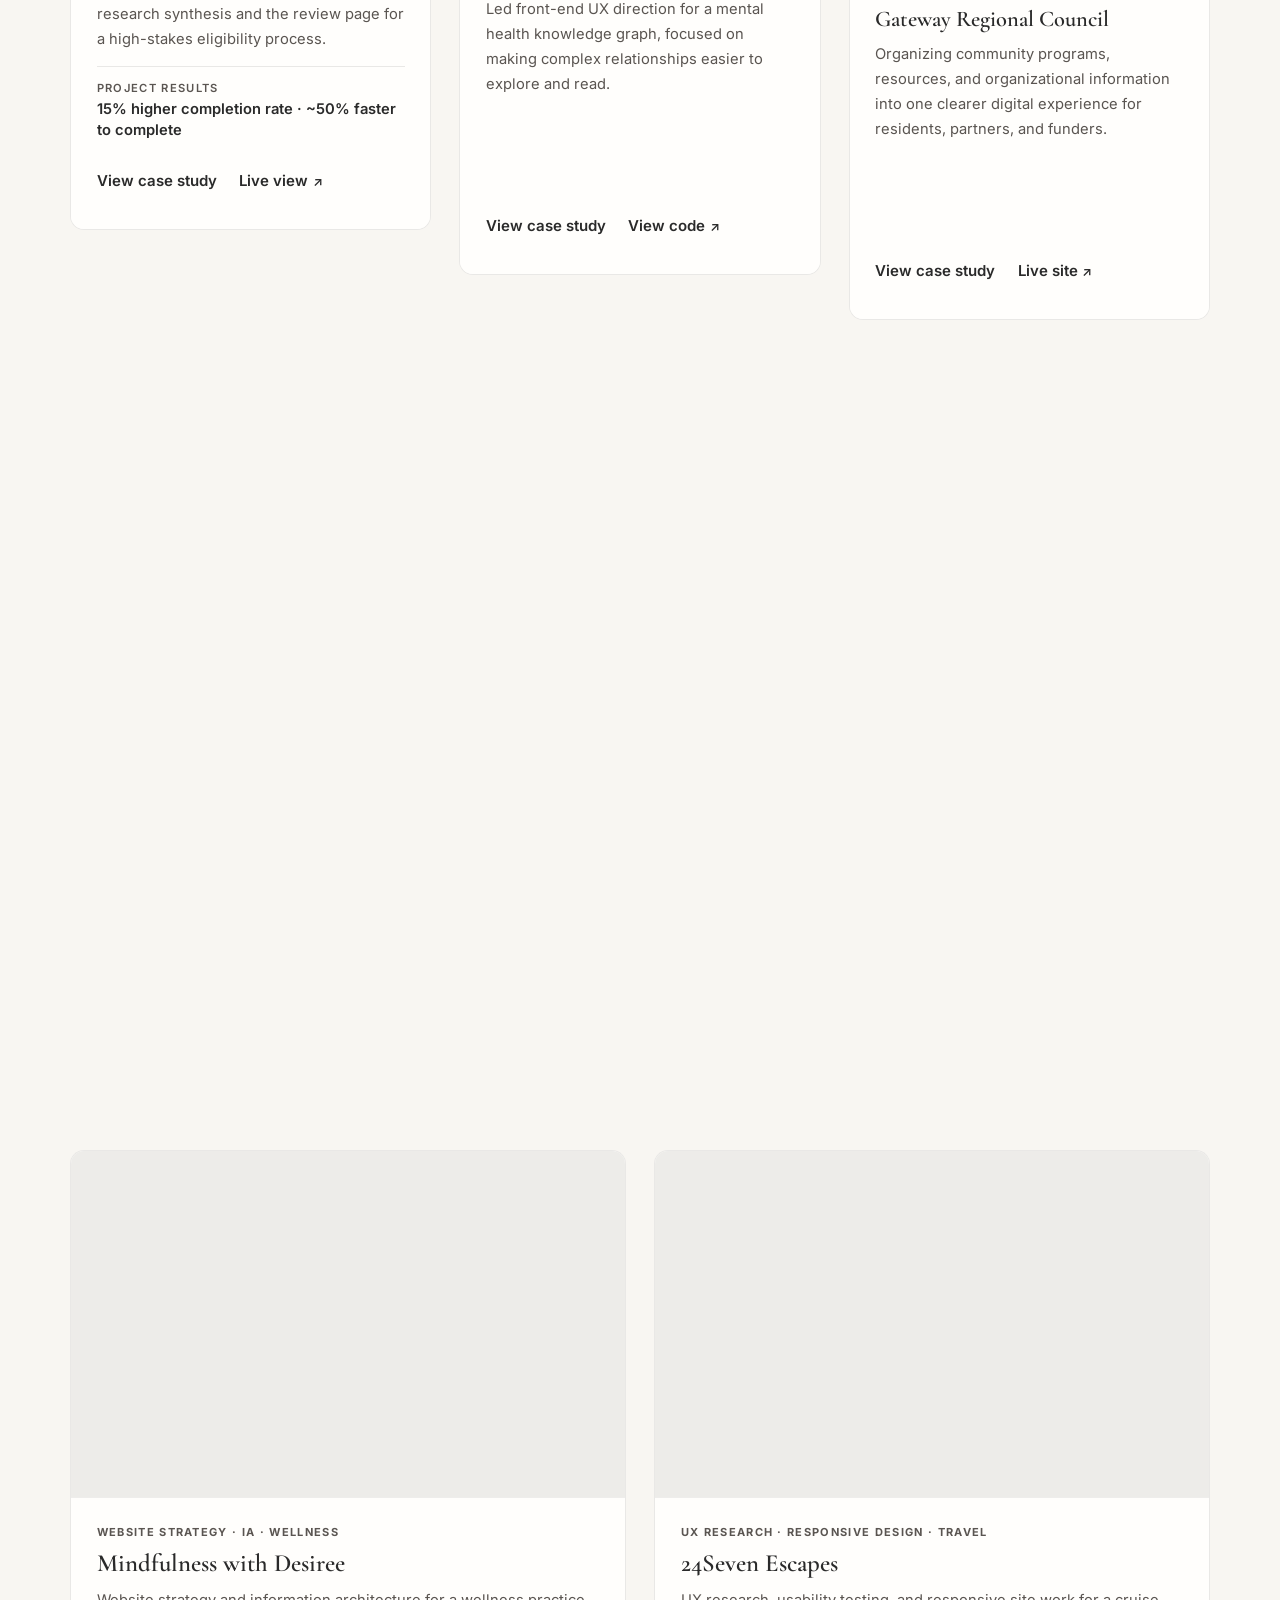
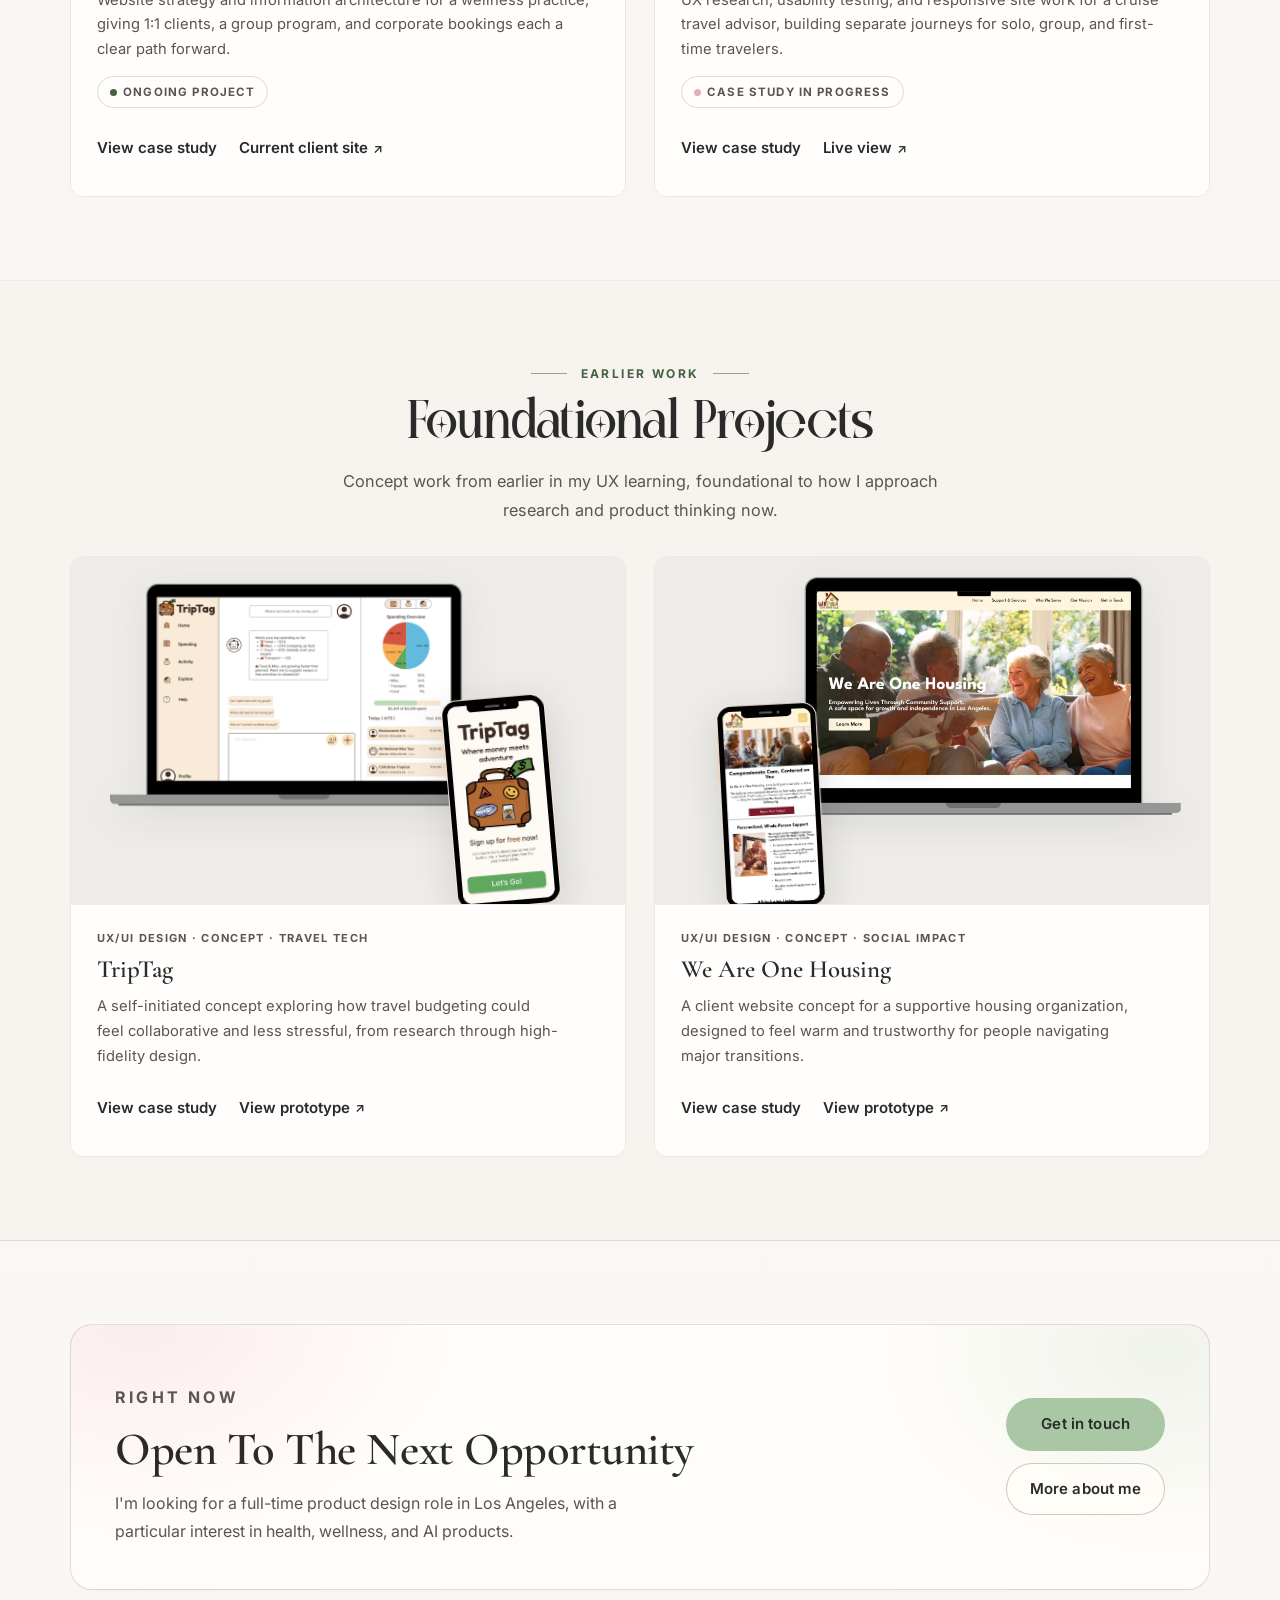
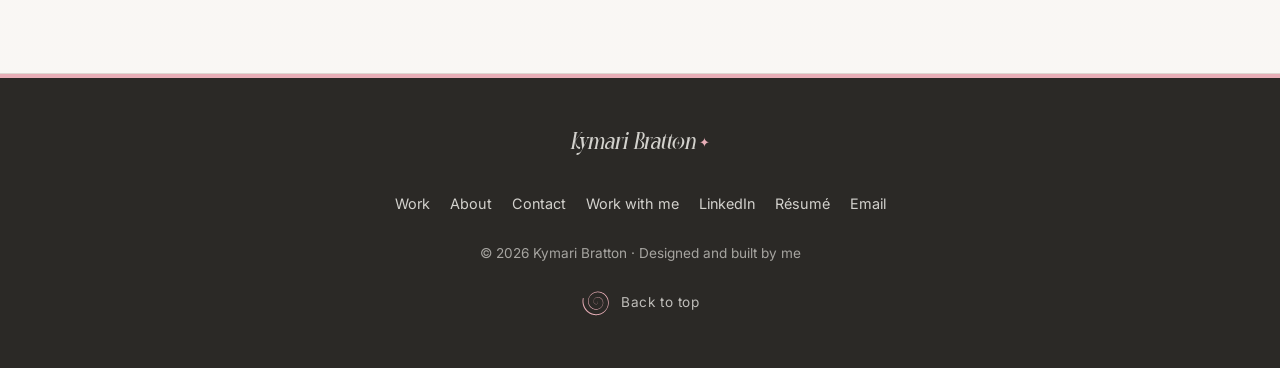
==== commit 027d89e7: "Phone hero: centred copy, credentials strip back, steady availability pill - Hero eyebrow, title and" ====
--- a/index.html
+++ b/index.html
@@ -28,7 +28,7 @@
       rel="stylesheet"
     />
     <script>document.documentElement.classList.add("js")</script>
-    <link rel="stylesheet" href="/styles.css?v=20261113i" />
+    <link rel="stylesheet" href="/styles.css?v=20261113j" />
   </head>
 
   <body>
@@ -74,12 +74,6 @@
               </span>
             </div>
 
-            <ul class="hero-focus hero-enter" style="--delay: 1s; --dur: 0.55s; --y: 12px">
-              <li>UX Research</li>
-              <li>Experience Design</li>
-              <li>Systems Thinking</li>
-              <li>Prototyping</li>
-            </ul>
           </div>
         </div>
 
@@ -587,6 +581,6 @@
       </div>
     </footer>
 
-    <script src="/script.js?v=20261113i" defer></script>
+    <script src="/script.js?v=20261113j" defer></script>
   </body>
 </html>
--- a/styles.css
+++ b/styles.css
@@ -12787,7 +12787,6 @@
   .hero-note-text strong {
     font-size: 0.78rem;
   }
-  .hero-focus { order: 7; margin-top: 1.6rem; position: relative; z-index: 2; }
 
   .hero-visual--circle .portrait-stage {
     width: min(15.5rem, 72%);
@@ -13379,13 +13378,15 @@
 }
 
 /* ---- Phones and touch screens: calm hero scroll ------------------------------
-   The copy stays sharp and still (blurring text caused a magenta rendering
-   glitch in iOS Safari). Only the photo, availability note and buttons soften,
-   and only once they are near the top of the screen on their way out. */
+   The copy, availability pill and portrait ring stay sharp and still
+   (blurring text caused a magenta rendering glitch in iOS Safari). Only the
+   photo and buttons soften, once they are near the top on their way out. */
 @media (max-width: 640px), (hover: none) {
   .hero-lead > *,
   .hero-details > *,
-  .portrait-stage .portrait-frame {
+  .portrait-stage .portrait-frame,
+  .portrait-stage .portrait-disc,
+  .hero .hero-visual .hero-note {
     filter: none !important;
     translate: none !important;
   }
@@ -13393,15 +13394,24 @@
 
 @media (max-width: 640px) and (prefers-reduced-motion: no-preference), (hover: none) and (prefers-reduced-motion: no-preference) {
   .hero .hero-lead > .button-row,
-  .hero .portrait-stage .portrait-frame,
-  .hero .hero-visual .hero-note {
+  .hero .portrait-stage .portrait-frame {
     filter: blur(calc(max(0, var(--bloom, 0) - 0.72) * 11px)) !important;
   }
 }
 
-/* No pink credentials strip between the hero and the work on phones. */
+/* Phones: the hero reads as one centred column. */
 @media (max-width: 640px) {
-  .credentials--blush {
-    display: none;
-  }
-}
+  .hero-lead > .eyebrow,
+  .hero-lead > h1,
+  .hero-lead > .hero-lede {
+    text-align: center;
+    margin-inline: auto;
+  }
+
+  .hero-lead > .hero-lede {
+    max-width: 34ch;
+  }
+
+  .hero-visual { margin-top: 1.1rem; }
+  .hero-lead > .button-row { margin-top: 1.5rem; }
+}
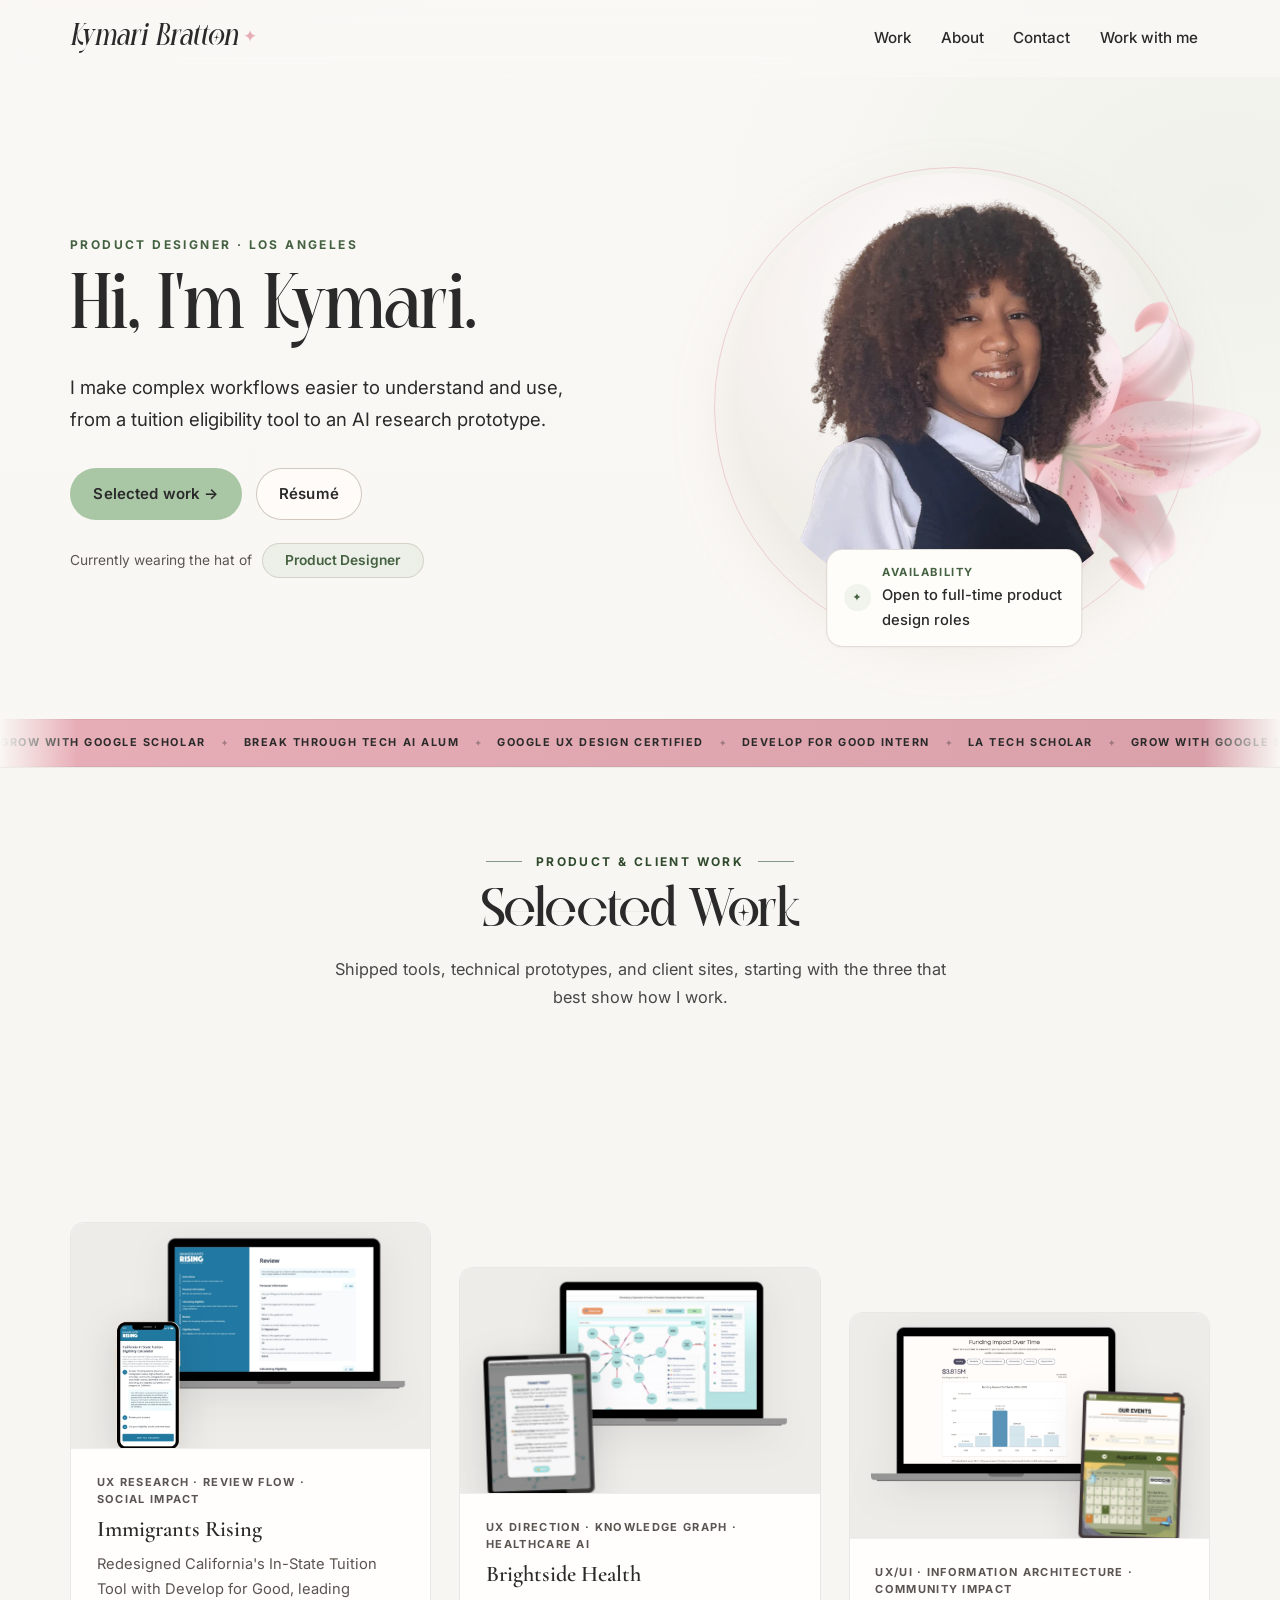
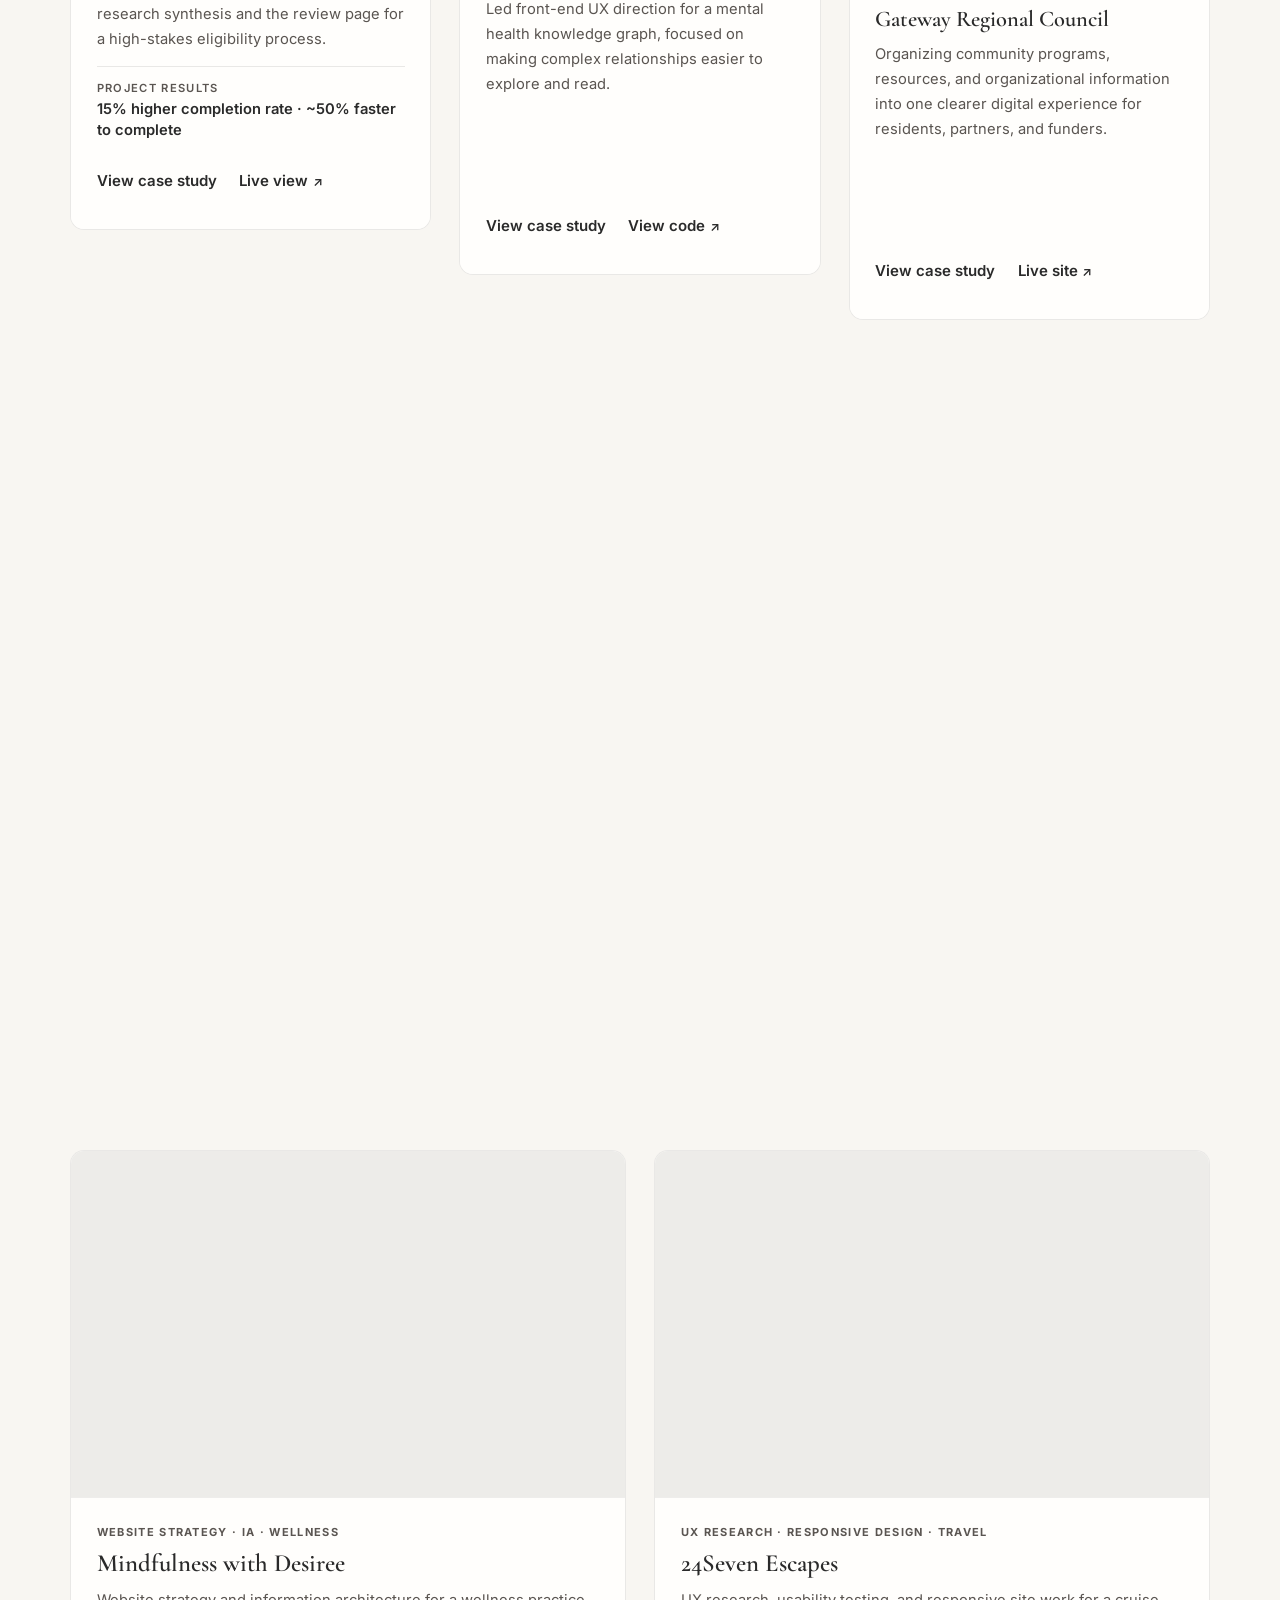
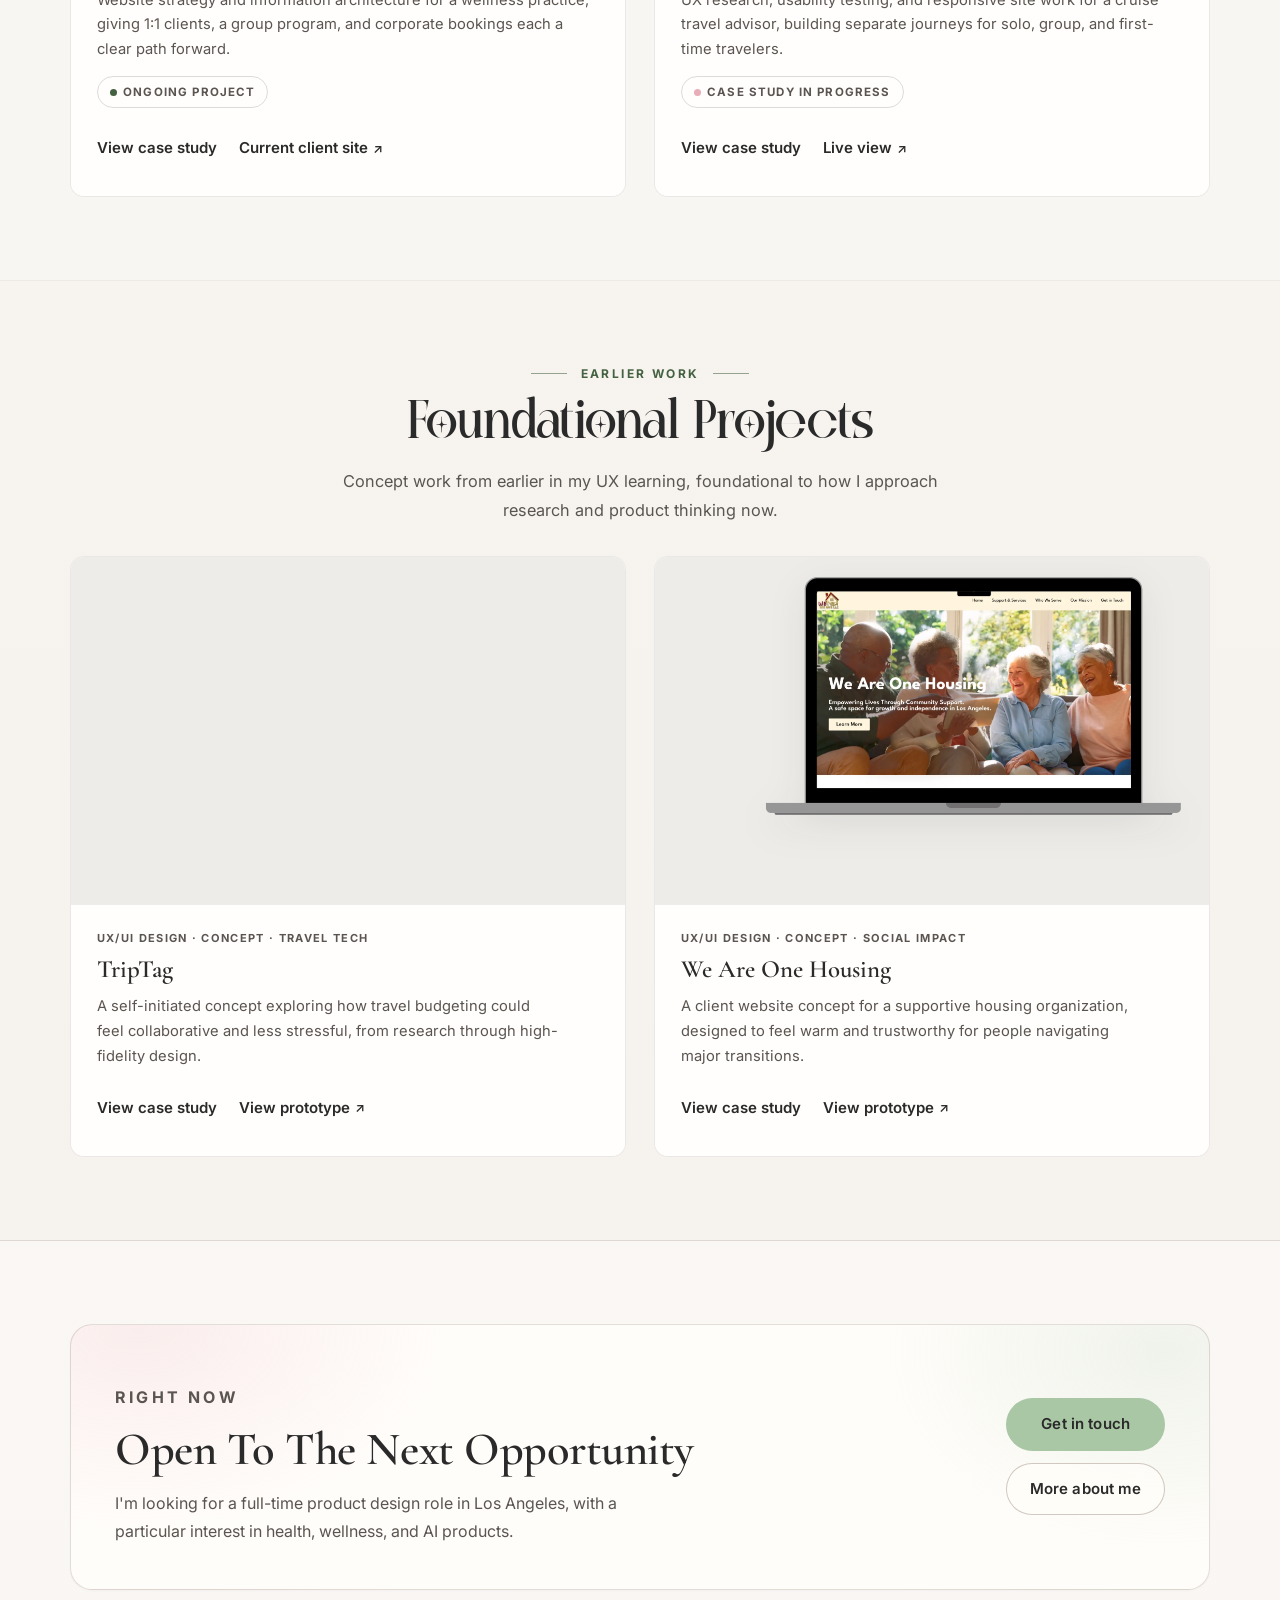
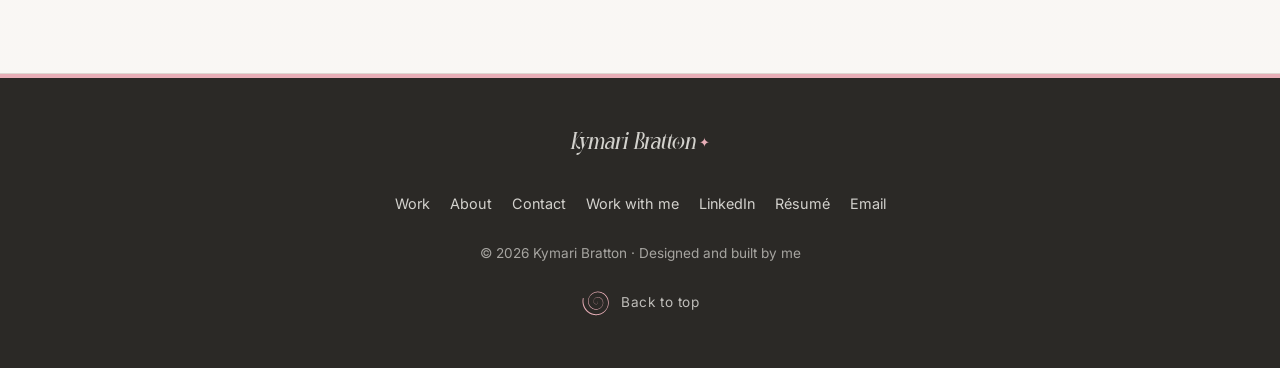
==== commit 1f2a7da6: "Merge main into brightside-nodes" ====
--- a/index.html
+++ b/index.html
@@ -28,7 +28,7 @@
       rel="stylesheet"
     />
     <script>document.documentElement.classList.add("js")</script>
-    <link rel="stylesheet" href="/styles.css?v=20261113j" />
+    <link rel="stylesheet" href="/styles.css?v=20261113k" />
   </head>
 
   <body>
@@ -581,6 +581,6 @@
       </div>
     </footer>
 
-    <script src="/script.js?v=20261113j" defer></script>
+    <script src="/script.js?v=20261113k" defer></script>
   </body>
 </html>
--- a/styles.css
+++ b/styles.css
@@ -13141,25 +13141,19 @@
   animation: live-pop 0.5s cubic-bezier(0.16, 1, 0.3, 1) 2s forwards;
 }
 
-/* Brightside: the real graph, after it loads, drifting slowly */
+/* Brightside: the real graph, same crop; a node is dragged and its
+   relationships switch off and back on (drawn in script.js) */
 .live--bs {
   overflow: hidden;
-  background: #f4fafa;
-}
-
-.live--bs img {
+  background: #fff;
+}
+
+.live--bs svg {
   position: absolute;
   inset: 0;
   width: 100%;
   height: 100%;
-  object-fit: cover;
-  object-position: 0% 45%;
-  transform-origin: 20% 45%;
-  scale: 1.04;
-}
-
-.is-playing .live--bs img {
-  animation: live-drift 14s ease-in-out infinite alternate;
+  display: block;
 }
 
 /* Gateway: funding builds year by year */
@@ -13238,10 +13232,6 @@
 @keyframes live-ink { to { color: #2a2a2a; } }
 @keyframes live-ink-in { to { opacity: 1; } }
 @keyframes live-pop { from { opacity: 0; transform: translateY(4px); } to { opacity: 1; transform: none; } }
-@keyframes live-drift {
-  from { scale: 1.04; translate: 0 0; }
-  to { scale: 1.14; translate: 2% -3%; }
-}
 @keyframes live-grow { to { transform: scaleY(1); } }
 @keyframes live-hi { to { background: #5593bb; } }
 
@@ -13415,3 +13405,251 @@
   .hero-visual { margin-top: 1.1rem; }
   .hero-lead > .button-row { margin-top: 1.5rem; }
 }
+
+/* Case-study heroes, once stacked: the title, intro and buttons sit in one
+   centred column. Everything below the hero stays left aligned. */
+@media (max-width: 900px) {
+  main[data-case] .subpage-hero .subpage-copy {
+    margin-inline: auto;
+    text-align: center;
+  }
+
+  main[data-case] .subpage-hero .subpage-copy > :not(.button-row, .triptag-hero-footer) {
+    margin-inline: auto;
+    text-align: center;
+  }
+
+  main[data-case] .subpage-hero .subpage-copy > :is(.status-row, .button-row, .triptag-hero-footer) {
+    justify-content: center;
+  }
+}
+
+/* ---- Phones and tablets: menus step aside while reading ---------------------
+   script.js adds .nav-hidden on the way down and removes it on the way up.
+   The tab bar leaves a slim handle that brings it back with a tap. */
+@media (max-width: 899px) {
+  .topbar {
+    transition:
+      transform 0.4s cubic-bezier(0.16, 1, 0.3, 1),
+      background-color 200ms ease,
+      border-color 200ms ease,
+      box-shadow 200ms ease;
+  }
+
+  .nav-hidden .topbar {
+    transform: translateY(-101%);
+  }
+}
+
+@media (max-width: 640px) {
+  .tabbar {
+    transition: transform 0.4s cubic-bezier(0.16, 1, 0.3, 1);
+  }
+
+  .tabbar-link {
+    transition: opacity 0.25s ease;
+  }
+
+  .tabbar::after {
+    content: "";
+    position: absolute;
+    top: 7px;
+    left: 50%;
+    width: 2.25rem;
+    height: 4px;
+    margin-left: -1.125rem;
+    border-radius: 999px;
+    background: rgba(42, 42, 42, 0.24);
+    opacity: 0;
+    transition: opacity 0.25s ease;
+    pointer-events: none;
+  }
+
+  .nav-hidden .tabbar {
+    transform: translateY(calc(100% - 18px - env(safe-area-inset-bottom)));
+    cursor: pointer;
+  }
+
+  .nav-hidden .tabbar-link {
+    opacity: 0;
+  }
+
+  .nav-hidden .tabbar::after {
+    opacity: 1;
+  }
+}
+
+@media (max-width: 899px) and (prefers-reduced-motion: reduce) {
+  .topbar,
+  .tabbar,
+  .tabbar-link,
+  .tabbar::after {
+    transition: none;
+  }
+}
+
+/* ---- Selected Work, second row: living thumbnails -------------------------
+   Built in script.js; only the card in the middle of the screen (or under
+   the pointer) plays. Hidden entirely for reduced motion via .live. */
+
+/* Mindfulness: one discovery page, three clear paths, one booking step */
+.live--mfd,
+.live--t24 {
+  display: grid;
+  align-content: end;
+}
+
+.mfd-map {
+  position: relative;
+  height: 5.4rem;
+  margin: 0 4% 4%;
+  border-radius: 10px;
+  background: rgba(255, 255, 255, 0.95);
+  box-shadow: 0 8px 20px -12px rgba(42, 42, 42, 0.4);
+}
+
+.mfd-map svg {
+  position: absolute;
+  inset: 0;
+  width: 100%;
+  height: 100%;
+  overflow: visible;
+}
+
+.mfd-map path {
+  fill: none;
+  stroke: rgba(85, 96, 63, 0.5);
+  stroke-width: 1.2;
+  vector-effect: non-scaling-stroke;
+  stroke-dasharray: 1;
+  stroke-dashoffset: 1;
+}
+
+.mfd-start,
+.mfd-path,
+.mfd-end {
+  position: absolute;
+  top: 50%;
+  padding: 0.22rem 0.45rem;
+  border: 1px solid rgba(85, 96, 63, 0.28);
+  border-radius: 999px;
+  background: #fff;
+  color: #2a2a2a;
+  font-size: 0.58rem;
+  font-weight: 600;
+  line-height: 1.2;
+  white-space: nowrap;
+  text-align: center;
+  opacity: 0;
+  transform: translateY(-50%);
+}
+
+.mfd-start { left: 3%; }
+.mfd-path { top: var(--y); left: 50%; transform: translate(-50%, -50%); }
+.mfd-end { right: 3%; }
+
+.is-playing .mfd-start {
+  animation: live-ink-in 0.35s ease 0.2s forwards;
+}
+
+.is-playing .mfd-map path {
+  animation: mfd-draw 0.4s ease-out forwards;
+  animation-delay: calc(0.45s + var(--k) * 0.12s);
+}
+
+.is-playing .mfd-map path.out {
+  animation-delay: calc(1.2s + var(--k) * 0.12s);
+}
+
+.is-playing .mfd-path {
+  animation: live-ink-in 0.35s ease forwards;
+  animation-delay: calc(0.65s + var(--k) * 0.15s);
+}
+
+.is-playing .mfd-end {
+  animation:
+    live-ink-in 0.35s ease 1.6s forwards,
+    mfd-book 0.4s ease 1.95s forwards;
+}
+
+@keyframes mfd-draw { to { stroke-dashoffset: 0; } }
+@keyframes mfd-book { to { background: #55603f; border-color: #55603f; color: #f8f6f2; } }
+
+/* 24Seven: one picker, a separate journey for each kind of traveller */
+.t24-pick {
+  display: grid;
+  gap: 0.35rem;
+  margin: 0 4% 4%;
+  padding: 0.55rem 0.7rem 0.6rem;
+  border-radius: 10px;
+  background: rgba(255, 255, 255, 0.95);
+  box-shadow: 0 8px 20px -12px rgba(42, 42, 42, 0.4);
+}
+
+.t24-label {
+  color: rgba(42, 42, 42, 0.6);
+  font-size: 0.56rem;
+  font-weight: 700;
+  letter-spacing: 0.12em;
+  text-transform: uppercase;
+}
+
+.t24-seg {
+  position: relative;
+  display: grid;
+  grid-template-columns: repeat(3, 1fr);
+  padding: 3px;
+  border-radius: 999px;
+  background: rgba(42, 42, 42, 0.06);
+}
+
+.t24-seg i {
+  position: absolute;
+  top: 3px;
+  bottom: 3px;
+  left: 3px;
+  width: calc((100% - 6px) / 3);
+  border-radius: 999px;
+  background: #8e2a22;
+  opacity: 0;
+}
+
+.t24-seg span {
+  position: relative;
+  padding: 0.32rem 0;
+  color: rgba(42, 42, 42, 0.62);
+  font-size: 0.62rem;
+  font-weight: 600;
+  text-align: center;
+  white-space: nowrap;
+}
+
+.live-chip--t24 {
+  background: #8e2a22;
+}
+
+.is-playing .t24-seg i {
+  animation: t24-slide 2s cubic-bezier(0.65, 0, 0.35, 1) 0.3s forwards;
+}
+
+.is-playing .t24-seg span:nth-of-type(1) { animation: t24-on 0.6s linear 0.4s; }
+.is-playing .t24-seg span:nth-of-type(2) { animation: t24-on 0.45s linear 1.2s; }
+.is-playing .t24-seg span:nth-of-type(3) { animation: t24-stay 0.2s ease 1.85s forwards; }
+
+.is-playing .live-chip--t24 {
+  animation-delay: 2.2s;
+}
+
+@keyframes t24-slide {
+  0% { opacity: 0; transform: translateX(0); }
+  10%, 35% { opacity: 1; transform: translateX(0); }
+  50%, 65% { opacity: 1; transform: translateX(100%); }
+  80%, 100% { opacity: 1; transform: translateX(200%); }
+}
+
+@keyframes t24-on {
+  0%, 100% { color: rgba(42, 42, 42, 0.62); }
+  12%, 88% { color: #fff; }
+}
+
+@keyframes t24-stay { to { color: #fff; } }
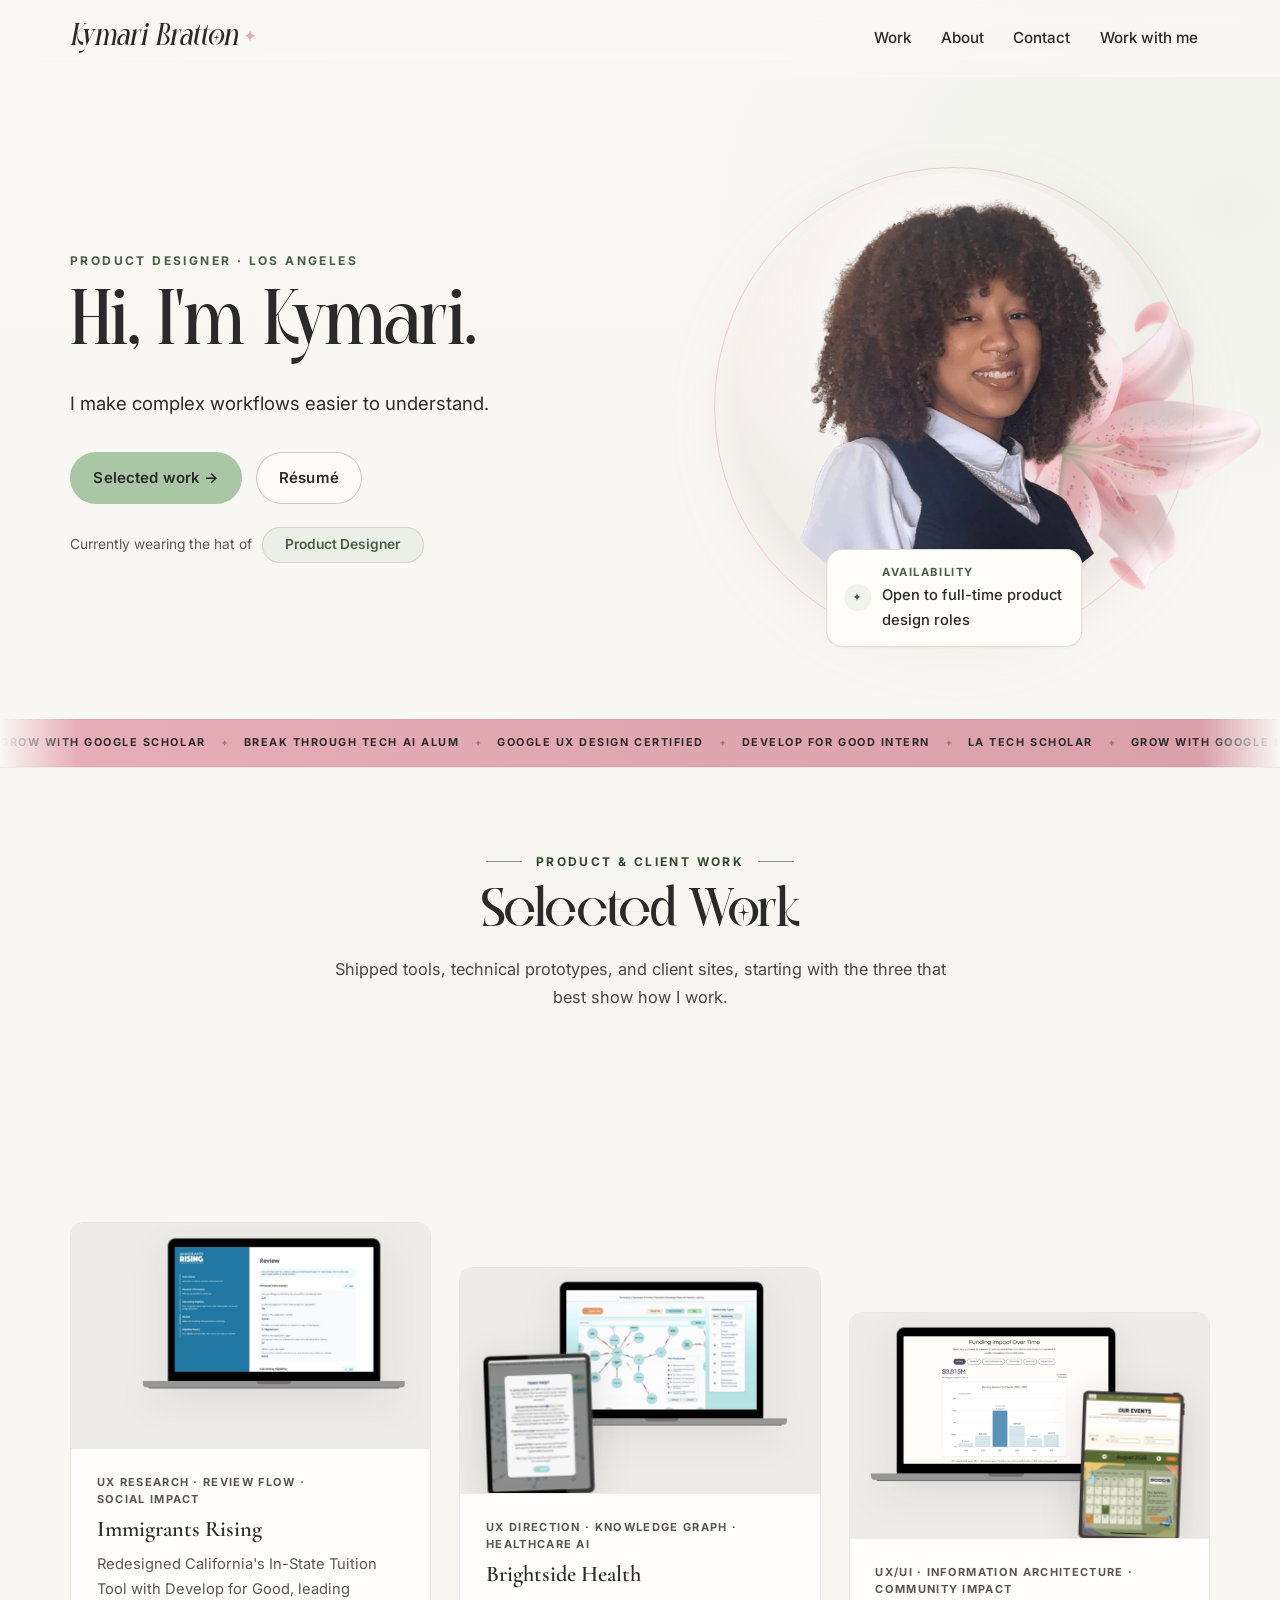
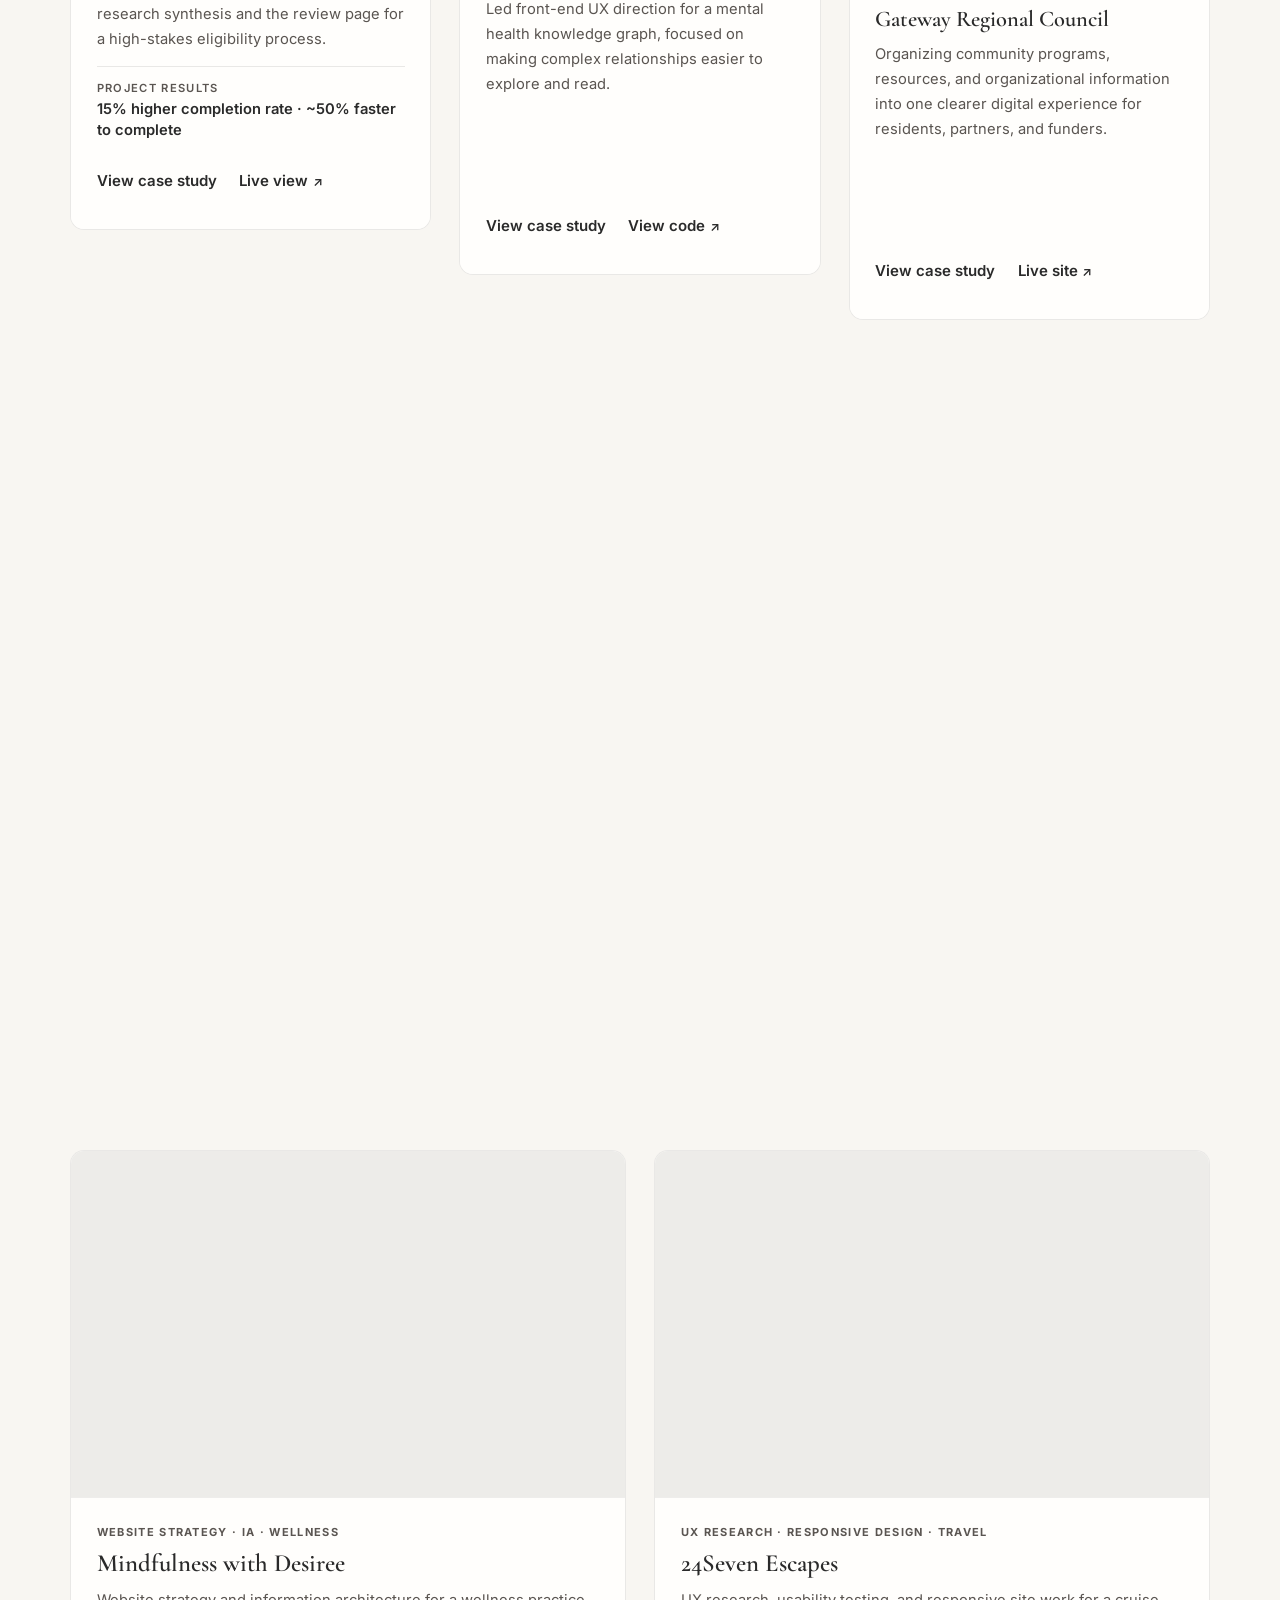
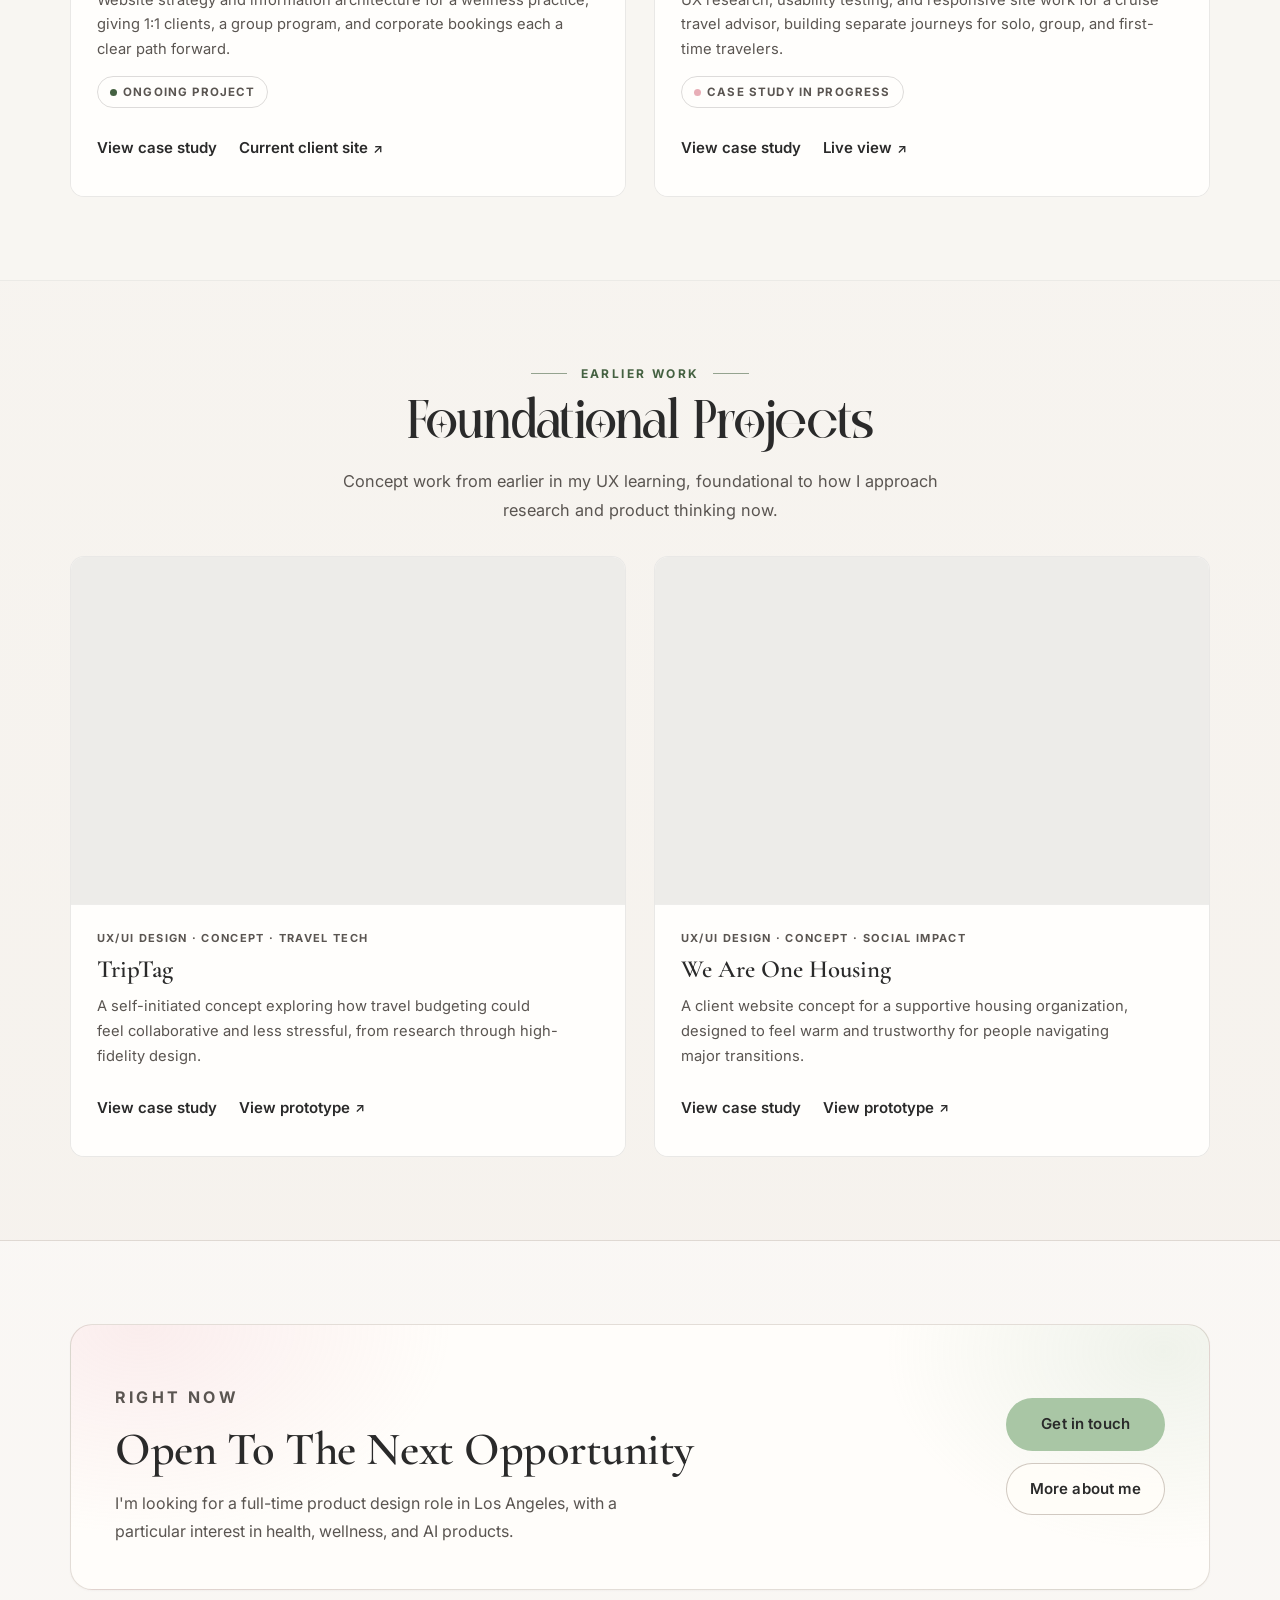
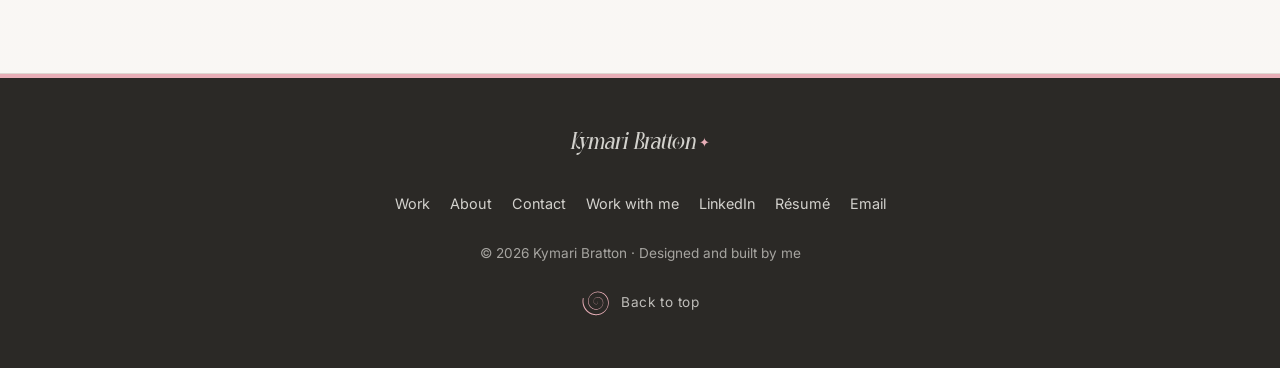
==== commit aafb70f1: "Brightside zoom into depression nodes, second-row thumbnails, reading nav - Brightside: drag a node " ====
--- a/index.html
+++ b/index.html
@@ -53,8 +53,7 @@
             <p class="eyebrow hero-enter" style="--delay: 0.15s; --dur: 0.55s; --y: 12px">Product Designer &middot; Los Angeles</p>
             <h1 class="hero-enter" style="--delay: 0.28s">Hi, I'm Kymari.</h1>
             <p class="hero-lede" data-words data-words-delay="0.42">
-              I make complex workflows easier to understand and use, from a tuition eligibility
-              tool to an AI research prototype.
+              I make complex workflows easier to understand.
             </p>
 
             <div class="button-row hero-enter" style="--delay: 0.78s; --dur: 0.55s; --y: 14px">
--- a/styles.css
+++ b/styles.css
@@ -13156,6 +13156,78 @@
   display: block;
 }
 
+/* zooms toward the dragged node */
+.live--bs .bs-wide {
+  transform-origin: 71.7% 22.8%;
+}
+
+.bs-close {
+  position: absolute;
+  inset: 0;
+  overflow: hidden;
+  background: #fff;
+  opacity: 0;
+  transform-origin: 71.7% 22.8%;
+}
+
+.bs-close-inner {
+  position: absolute;
+  inset: 0;
+  transform-origin: 38% 54%;
+}
+
+.bs-close img {
+  position: absolute;
+  inset: 0;
+  width: 100%;
+  height: 100%;
+  object-fit: cover;
+}
+
+.bs-close .bs-off {
+  opacity: 0;
+}
+
+/* a small filter switch, like the prototype's relationship filters */
+.bs-chip {
+  --on: 1;
+  position: absolute;
+  right: 4%;
+  bottom: 6%;
+  display: inline-flex;
+  align-items: center;
+  gap: 0.45rem;
+  margin: 0;
+  padding: 0.3rem 0.4rem 0.3rem 0.65rem;
+  border-radius: 999px;
+  background: rgba(255, 255, 255, 0.94);
+  box-shadow: 0 6px 16px -10px rgba(16, 54, 90, 0.45);
+  color: #10365a;
+  font-size: 0.62rem;
+  font-weight: 600;
+  opacity: 0;
+}
+
+.bs-chip i {
+  position: relative;
+  width: 1.55rem;
+  height: 0.9rem;
+  border-radius: 999px;
+  background: rgb(calc(200 - 140 * var(--on)) calc(205 - 40 * var(--on)) calc(205 - 10 * var(--on)));
+}
+
+.bs-chip i::after {
+  content: "";
+  position: absolute;
+  top: 2px;
+  left: 2px;
+  width: calc(0.9rem - 4px);
+  height: calc(0.9rem - 4px);
+  border-radius: 50%;
+  background: #fff;
+  transform: translateX(calc(var(--on) * (1.55rem - 0.9rem)));
+}
+
 /* Gateway: funding builds year by year */
 .live--gw {
   display: grid;
@@ -13653,3 +13725,24 @@
 }
 
 @keyframes t24-stay { to { color: #fff; } }
+
+/* Phones, About: intro first, then the photo, then the buttons. */
+@media (max-width: 640px) {
+  .subpage-hero:has(.subpage-visual--about) {
+    display: flex;
+    flex-direction: column;
+  }
+
+  .subpage-hero:has(.subpage-visual--about) .subpage-copy {
+    display: contents;
+  }
+
+  .subpage-hero:has(.subpage-visual--about) .subpage-copy > * { order: 1; }
+  .subpage-hero:has(.subpage-visual--about) .subpage-visual { order: 2; margin-top: 1.75rem; }
+
+  .subpage-hero:has(.subpage-visual--about) .subpage-copy > .button-row {
+    order: 3;
+    align-self: stretch;
+    margin-top: 1.5rem;
+  }
+}
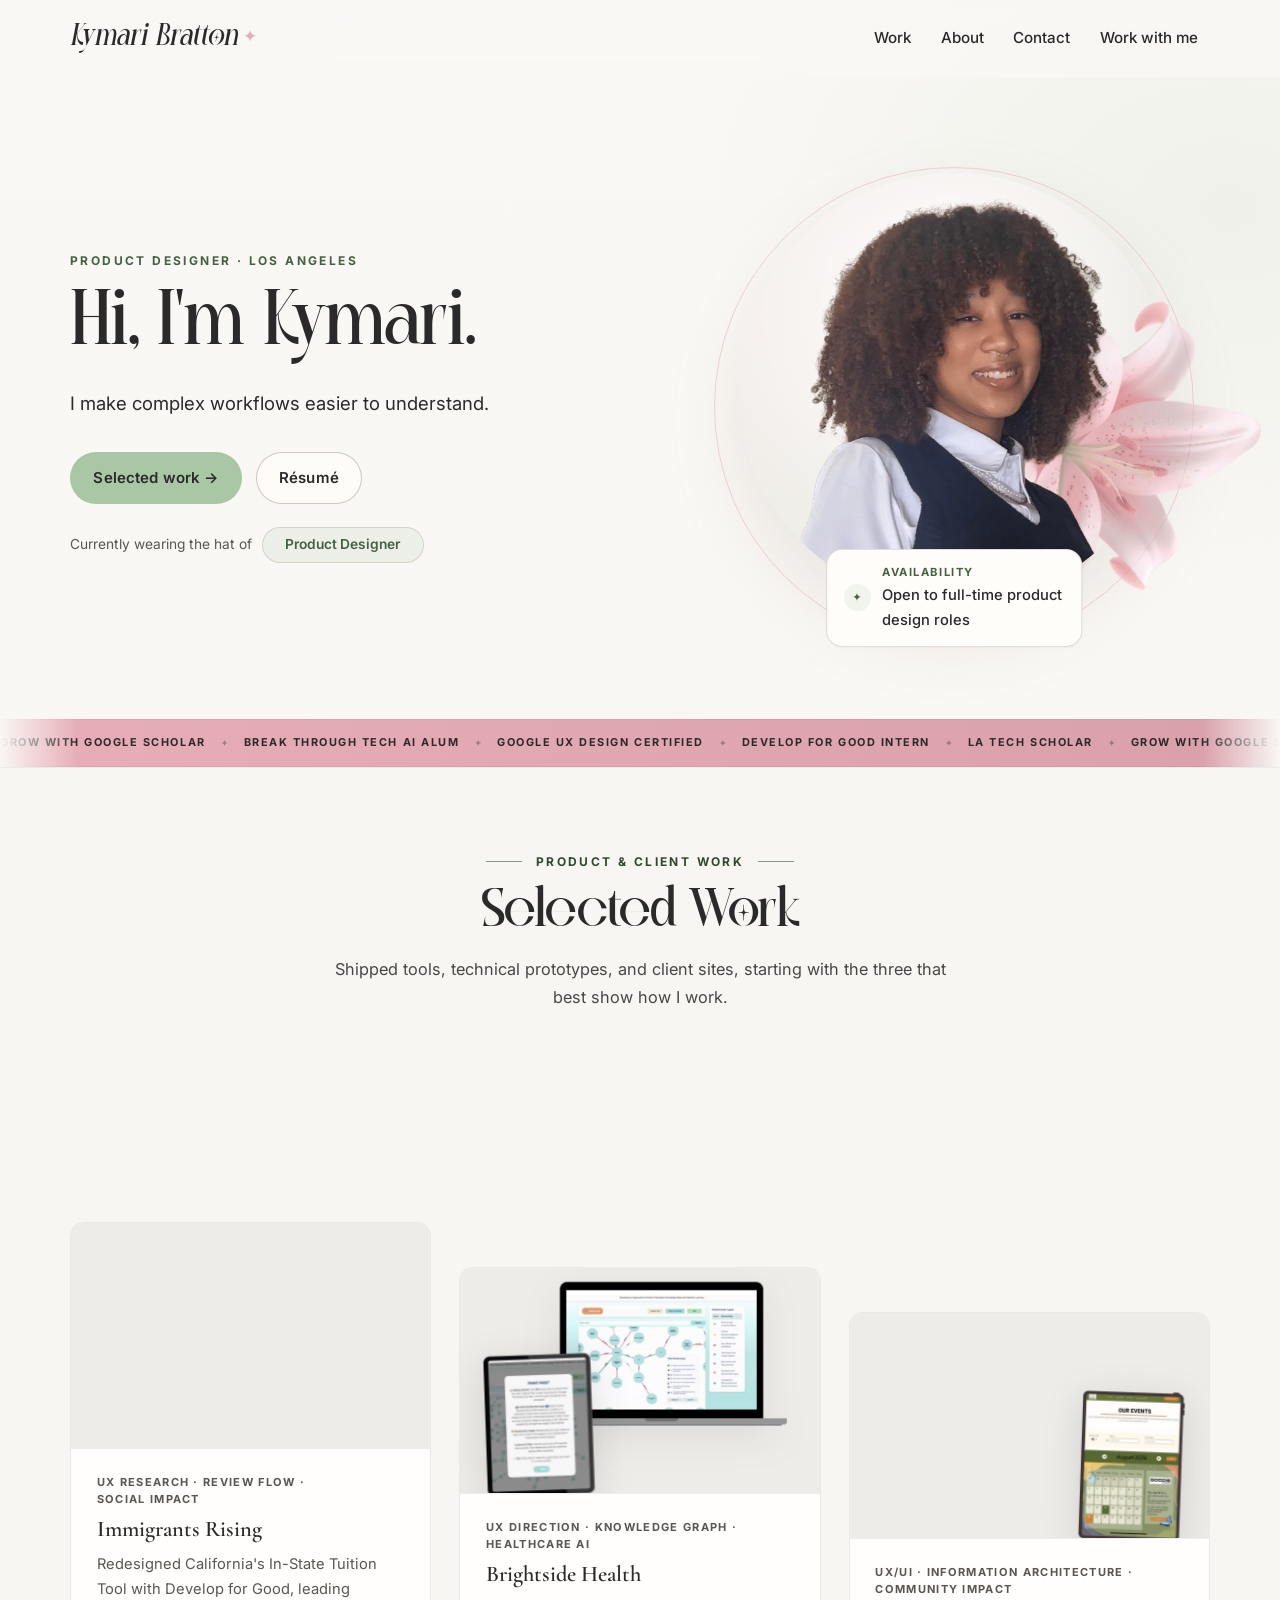
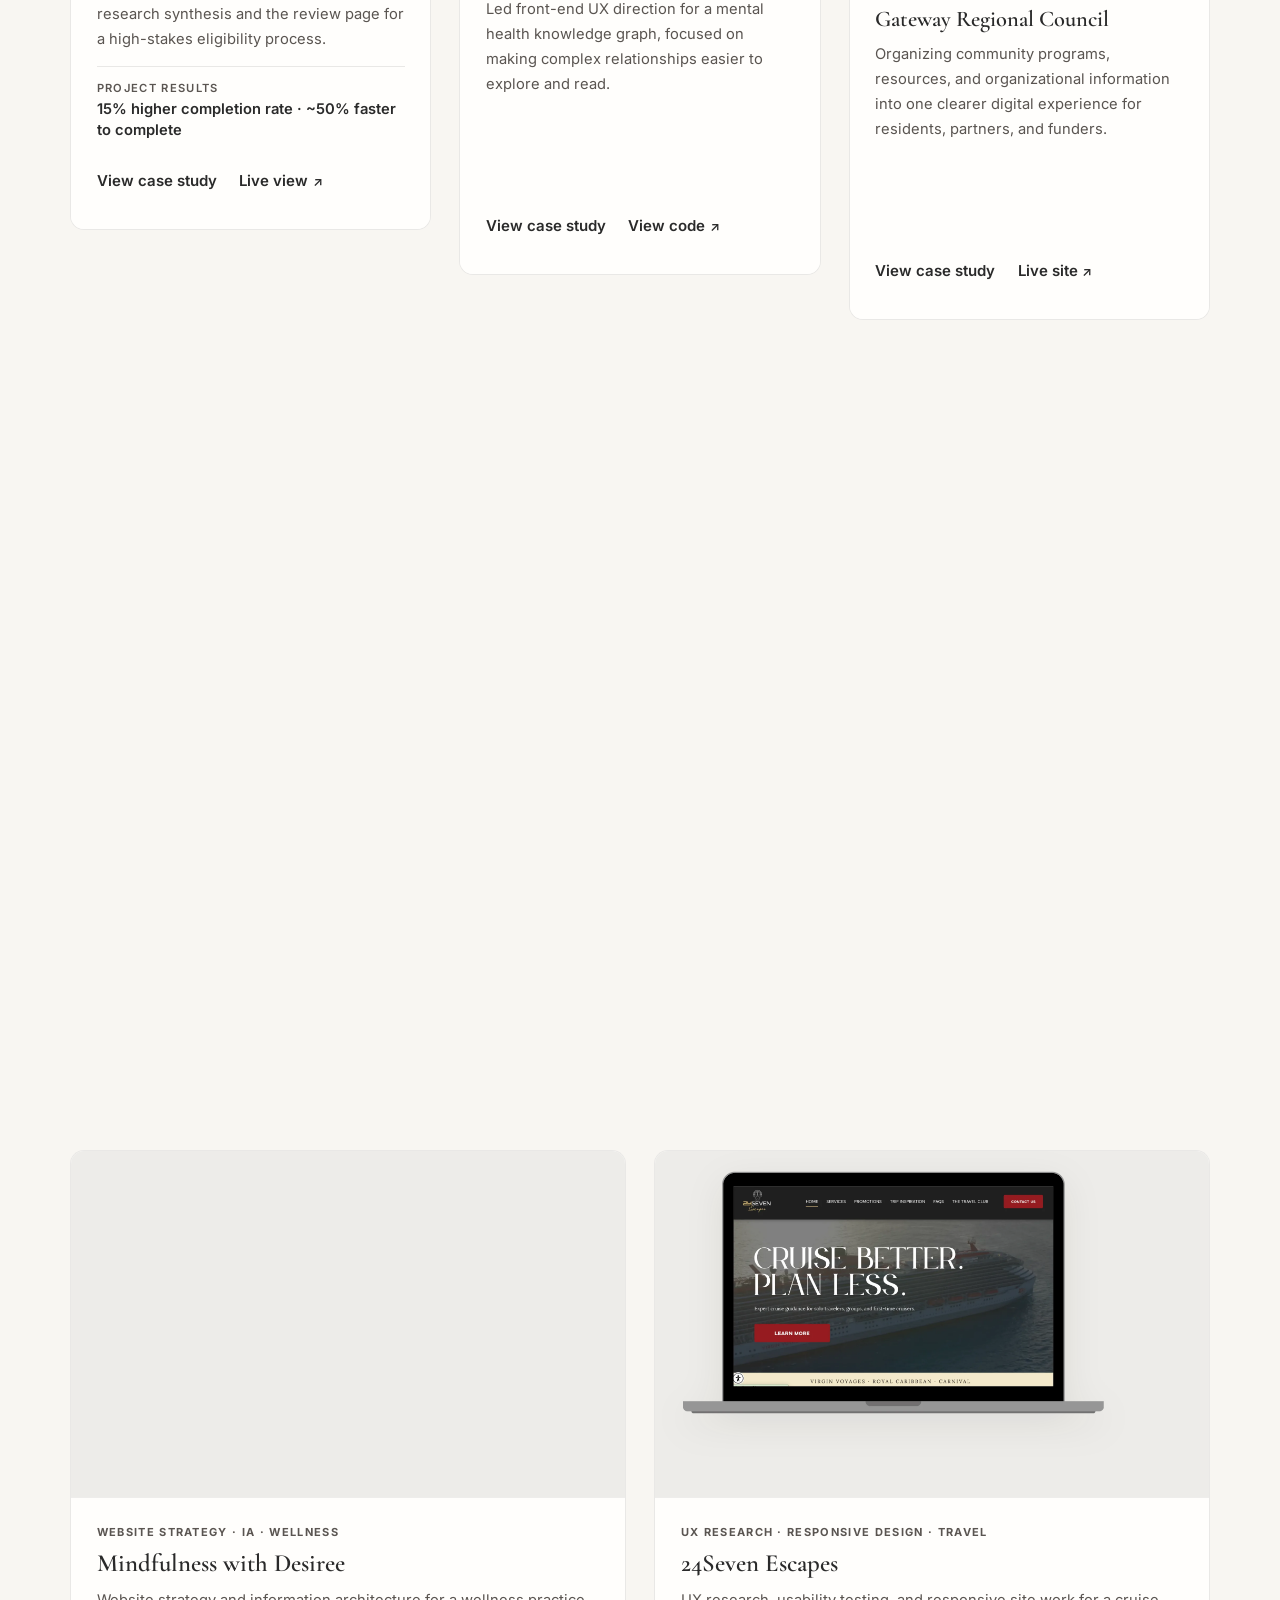
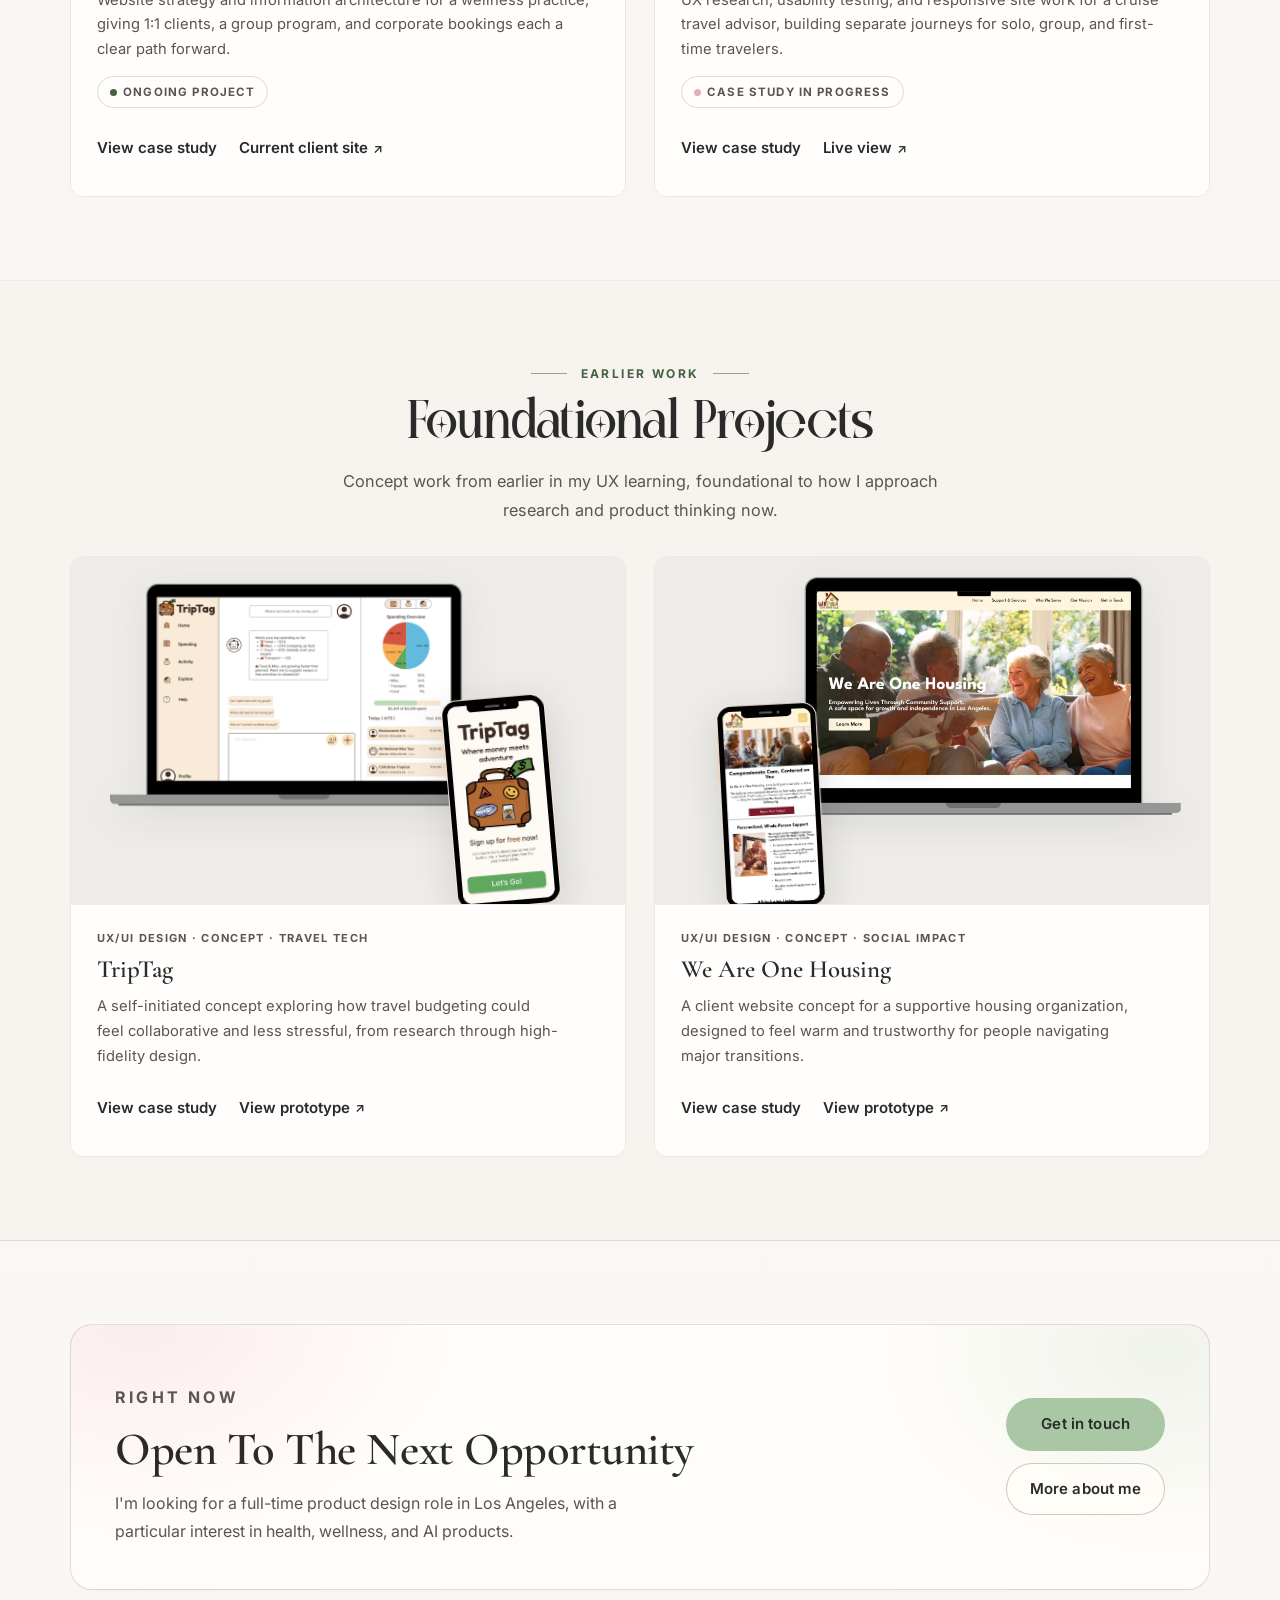
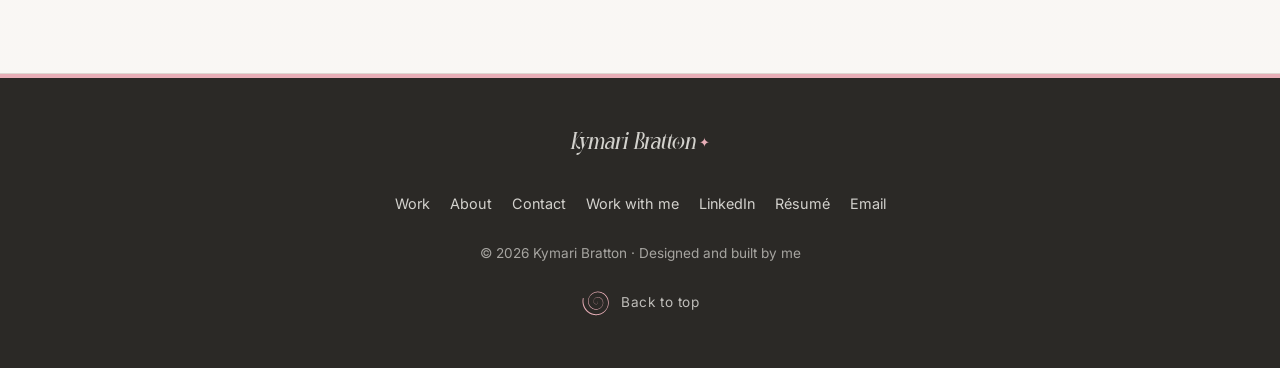
==== commit b062f16c: "About hero with photo as header; mobile nav fixes (local, on hold)" ====
--- a/index.html
+++ b/index.html
@@ -28,7 +28,7 @@
       rel="stylesheet"
     />
     <script>document.documentElement.classList.add("js")</script>
-    <link rel="stylesheet" href="/styles.css?v=20261113k" />
+    <link rel="stylesheet" href="/styles.css?v=20261113l" />
   </head>
 
   <body>
@@ -580,6 +580,6 @@
       </div>
     </footer>
 
-    <script src="/script.js?v=20261113k" defer></script>
+    <script src="/script.js?v=20261113l" defer></script>
   </body>
 </html>
--- a/styles.css
+++ b/styles.css
@@ -13519,7 +13519,10 @@
   }
 
   .tabbar-link {
-    transition: opacity 0.25s ease;
+    transition:
+      transform 0.38s cubic-bezier(0.34, 1.56, 0.64, 1),
+      color 0.2s ease,
+      opacity 0.25s ease;
   }
 
   .tabbar::after {
@@ -13538,8 +13541,17 @@
   }
 
   .nav-hidden .tabbar {
-    transform: translateY(calc(100% - 18px - env(safe-area-inset-bottom)));
+    transform: translateY(calc(100% - 22px - env(safe-area-inset-bottom)));
     cursor: pointer;
+  }
+
+  /* The tucked-away handle is a 22px strip; this invisible lip above it
+     makes the tap target about 44px tall. */
+  .nav-hidden .tabbar::before {
+    content: "";
+    position: absolute;
+    inset: -22px 0 auto;
+    height: 22px;
   }
 
   .nav-hidden .tabbar-link {
@@ -13726,23 +13738,79 @@
 
 @keyframes t24-stay { to { color: #fff; } }
 
-/* Phones, About: intro first, then the photo, then the buttons. */
+/* ---- About hero: the photo is the header ------------------------------------
+   One centred column: eyebrow, photo, "Explorer. Creator. Traveler." on one
+   line, a single short paragraph, traits, buttons. DOM order keeps the
+   heading before the photo for screen readers; only the visual order moves. */
+.about-hero {
+  display: flex;
+  flex-direction: column;
+  align-items: center;
+  max-width: 46rem;
+  gap: 0;
+  text-align: center;
+}
+
+.about-hero .subpage-copy > .subpage-lede { margin-top: 1rem; }
+
+.about-hero .subpage-copy {
+  display: contents;
+}
+
+.about-hero .subpage-copy > .eyebrow { order: 1; }
+.about-hero .subpage-visual { order: 2; width: 100%; margin-top: 1.1rem; }
+.about-hero .subpage-copy > h1 { order: 3; margin-top: clamp(1.4rem, 3vw, 2rem); }
+.about-hero .subpage-copy > .subpage-lede { order: 4; max-width: 34rem; margin-inline: auto; }
+.about-hero .subpage-copy > .trait-list { order: 5; justify-content: center; }
+.about-hero .subpage-copy > .button-row { order: 6; justify-content: center; margin-top: 1.75rem; }
+
+.about-hero .about-photo-frame {
+  width: min(22rem, 78%);
+}
+
+.about-hero .subpage-visual--about .hero-note {
+  width: auto;
+  margin-top: -2.4rem;
+  position: relative;
+  z-index: 2;
+}
+
+/* All three words on one line at every size. */
+.about-hero .word-hover-row--hero {
+  flex-wrap: nowrap;
+  justify-content: center;
+  gap: 0 0.35em;
+  white-space: nowrap;
+}
+
+.about-hero .word-hover {
+  font-size: clamp(1.75rem, 7.6vw, 3.6rem);
+  padding-inline: 0.04em;
+}
+
 @media (max-width: 640px) {
-  .subpage-hero:has(.subpage-visual--about) {
-    display: flex;
-    flex-direction: column;
-  }
-
-  .subpage-hero:has(.subpage-visual--about) .subpage-copy {
-    display: contents;
-  }
-
-  .subpage-hero:has(.subpage-visual--about) .subpage-copy > * { order: 1; }
-  .subpage-hero:has(.subpage-visual--about) .subpage-visual { order: 2; margin-top: 1.75rem; }
-
-  .subpage-hero:has(.subpage-visual--about) .subpage-copy > .button-row {
-    order: 3;
+  .about-hero .subpage-copy > .button-row {
     align-self: stretch;
     margin-top: 1.5rem;
   }
 }
+
+/* ---- Mobile navigation, from the research pass -------------------------------
+   Opaque bars (NN/g: translucent headers hurt legibility), and anchor jumps
+   that land clear of both bars. */
+@media (max-width: 899px) {
+  .topbar,
+  .topbar.is-stuck {
+    background: rgba(248, 246, 242, 0.97);
+  }
+
+  html {
+    scroll-padding-top: 5rem;
+  }
+}
+
+@media (max-width: 640px) {
+  html {
+    scroll-padding-bottom: calc(4.5rem + env(safe-area-inset-bottom));
+  }
+}
